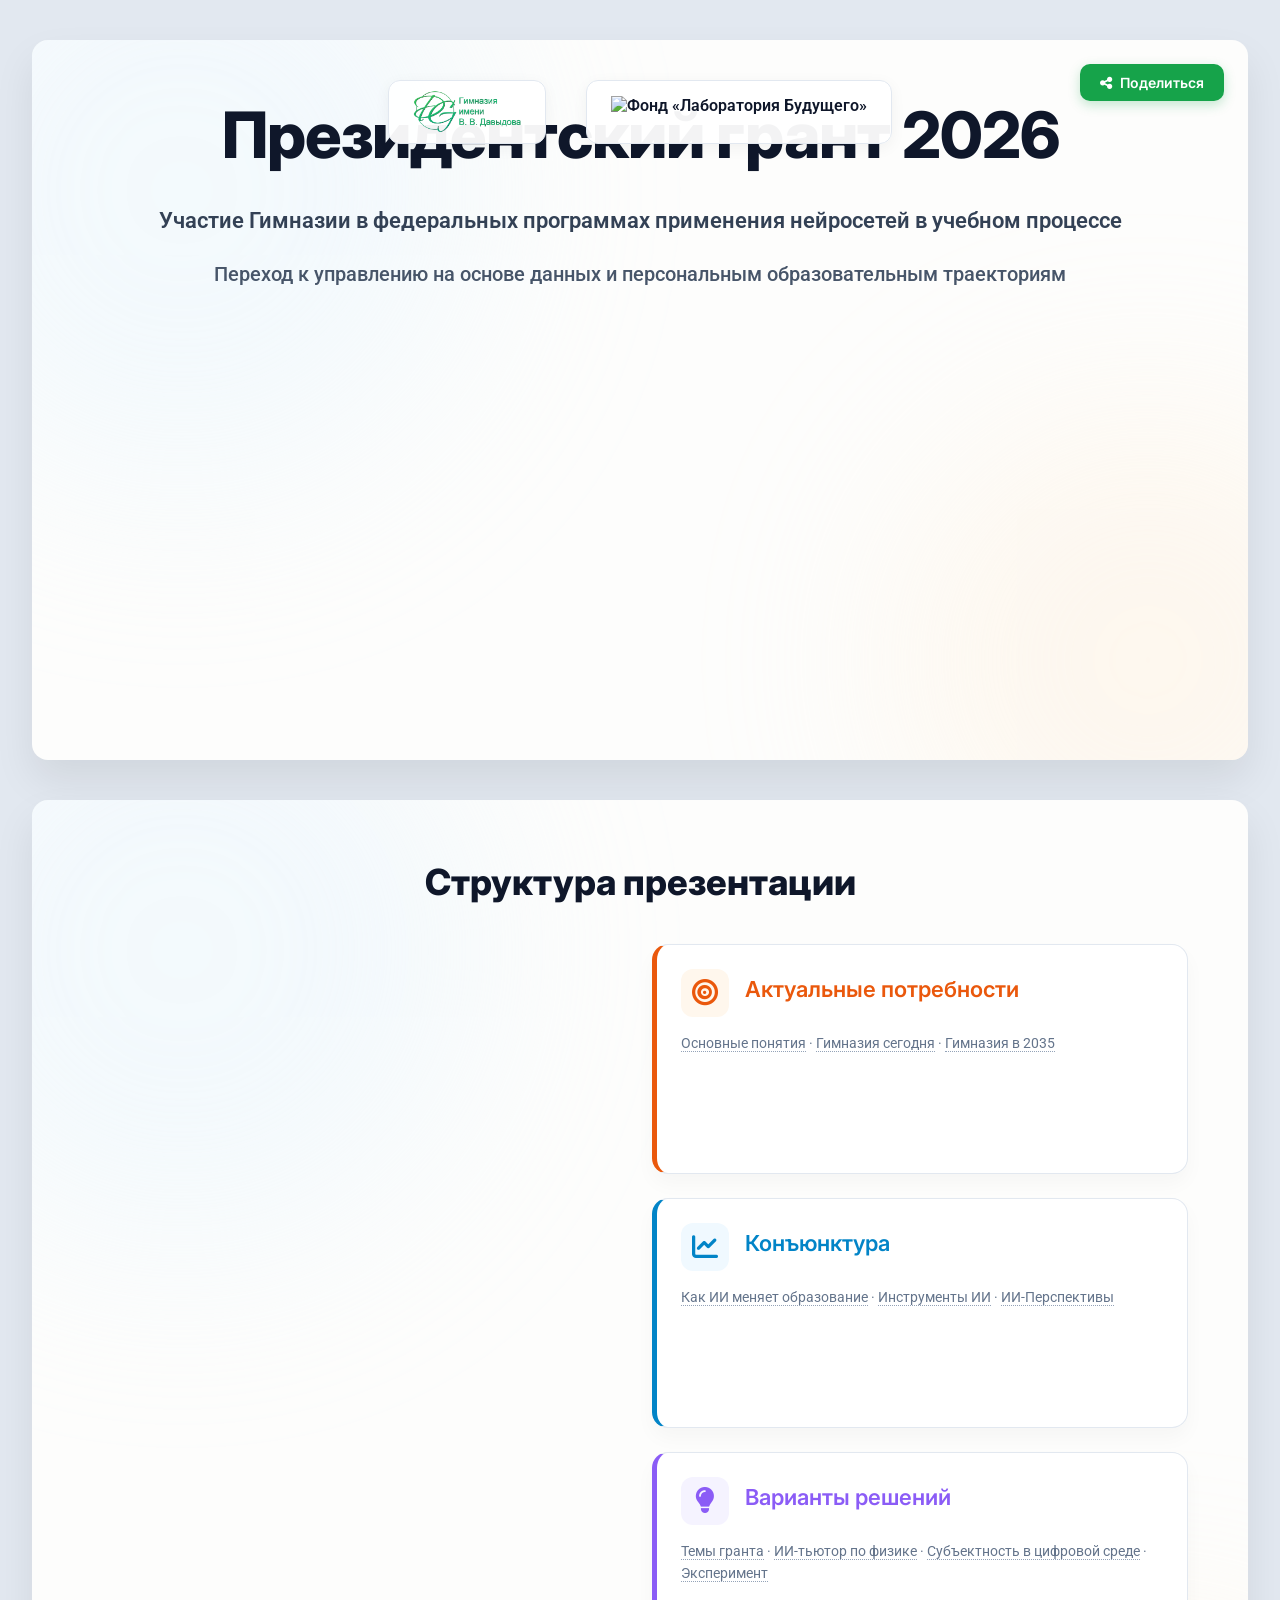
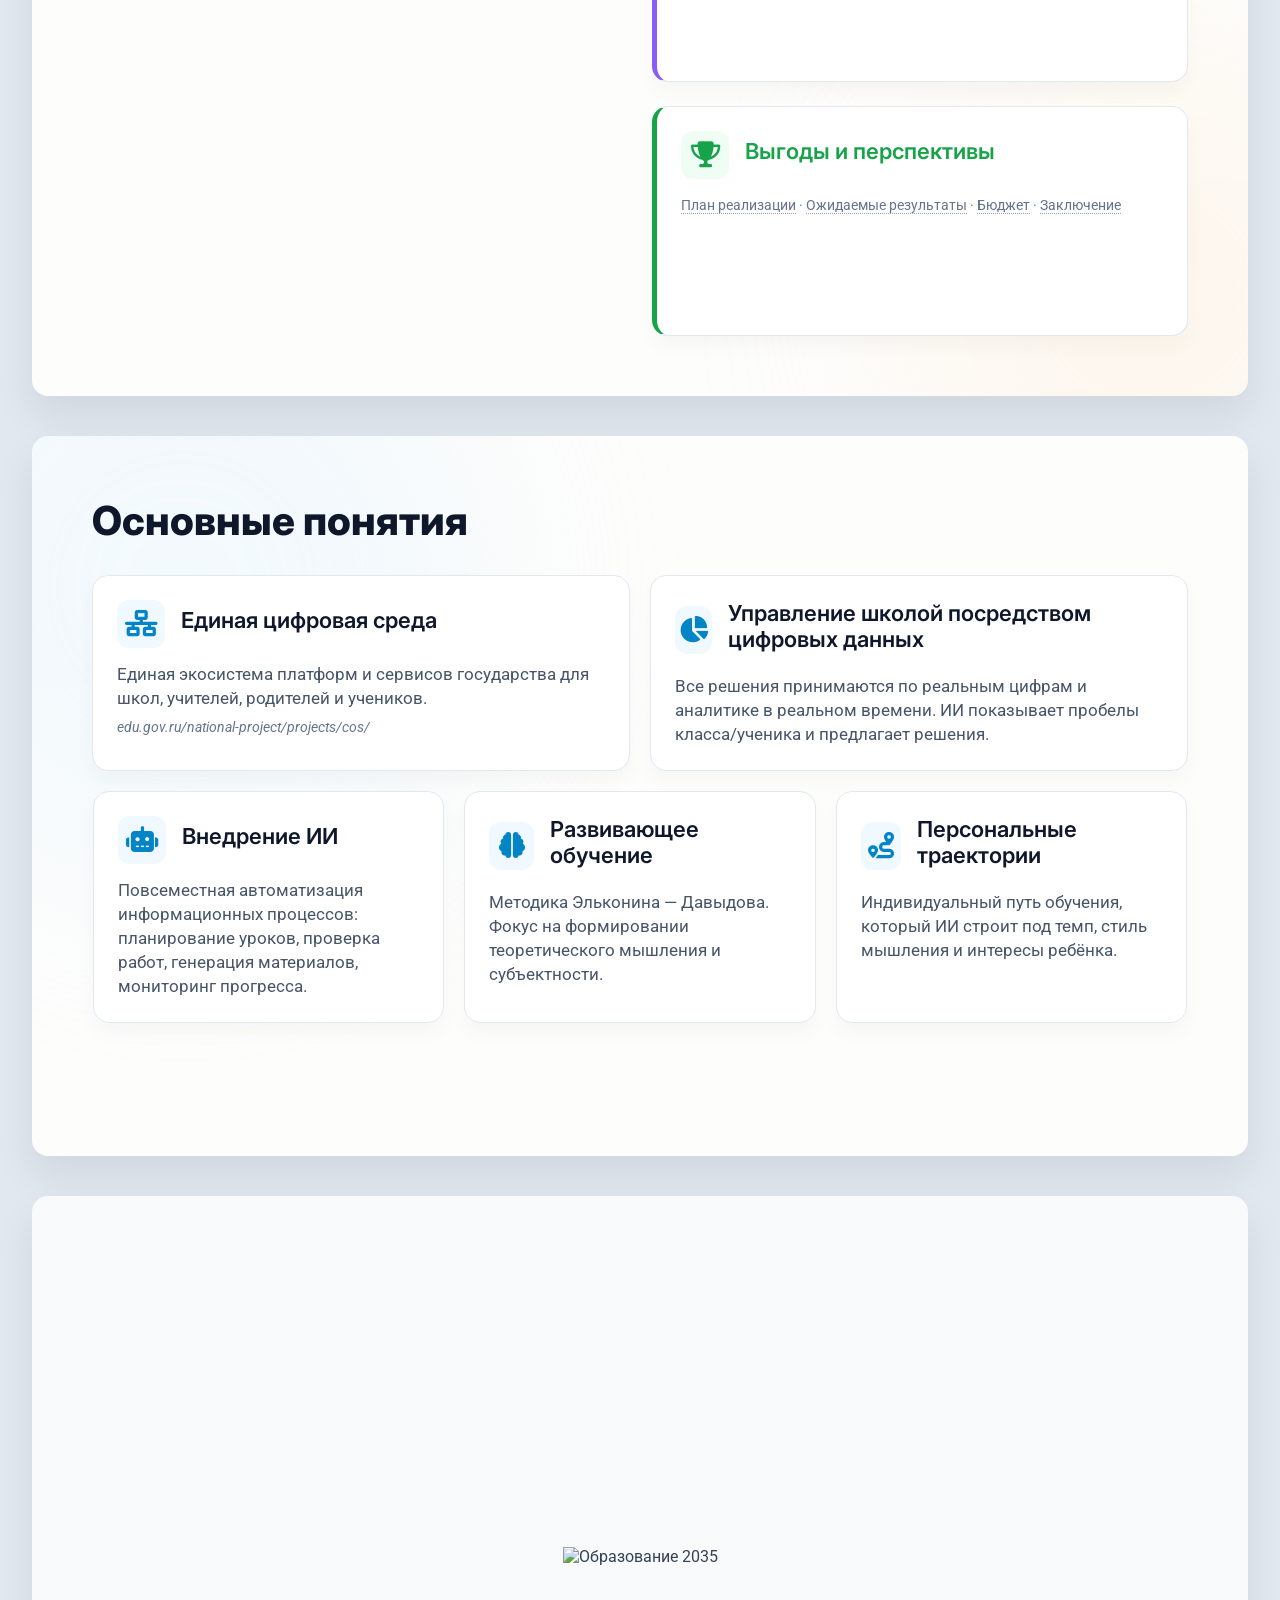
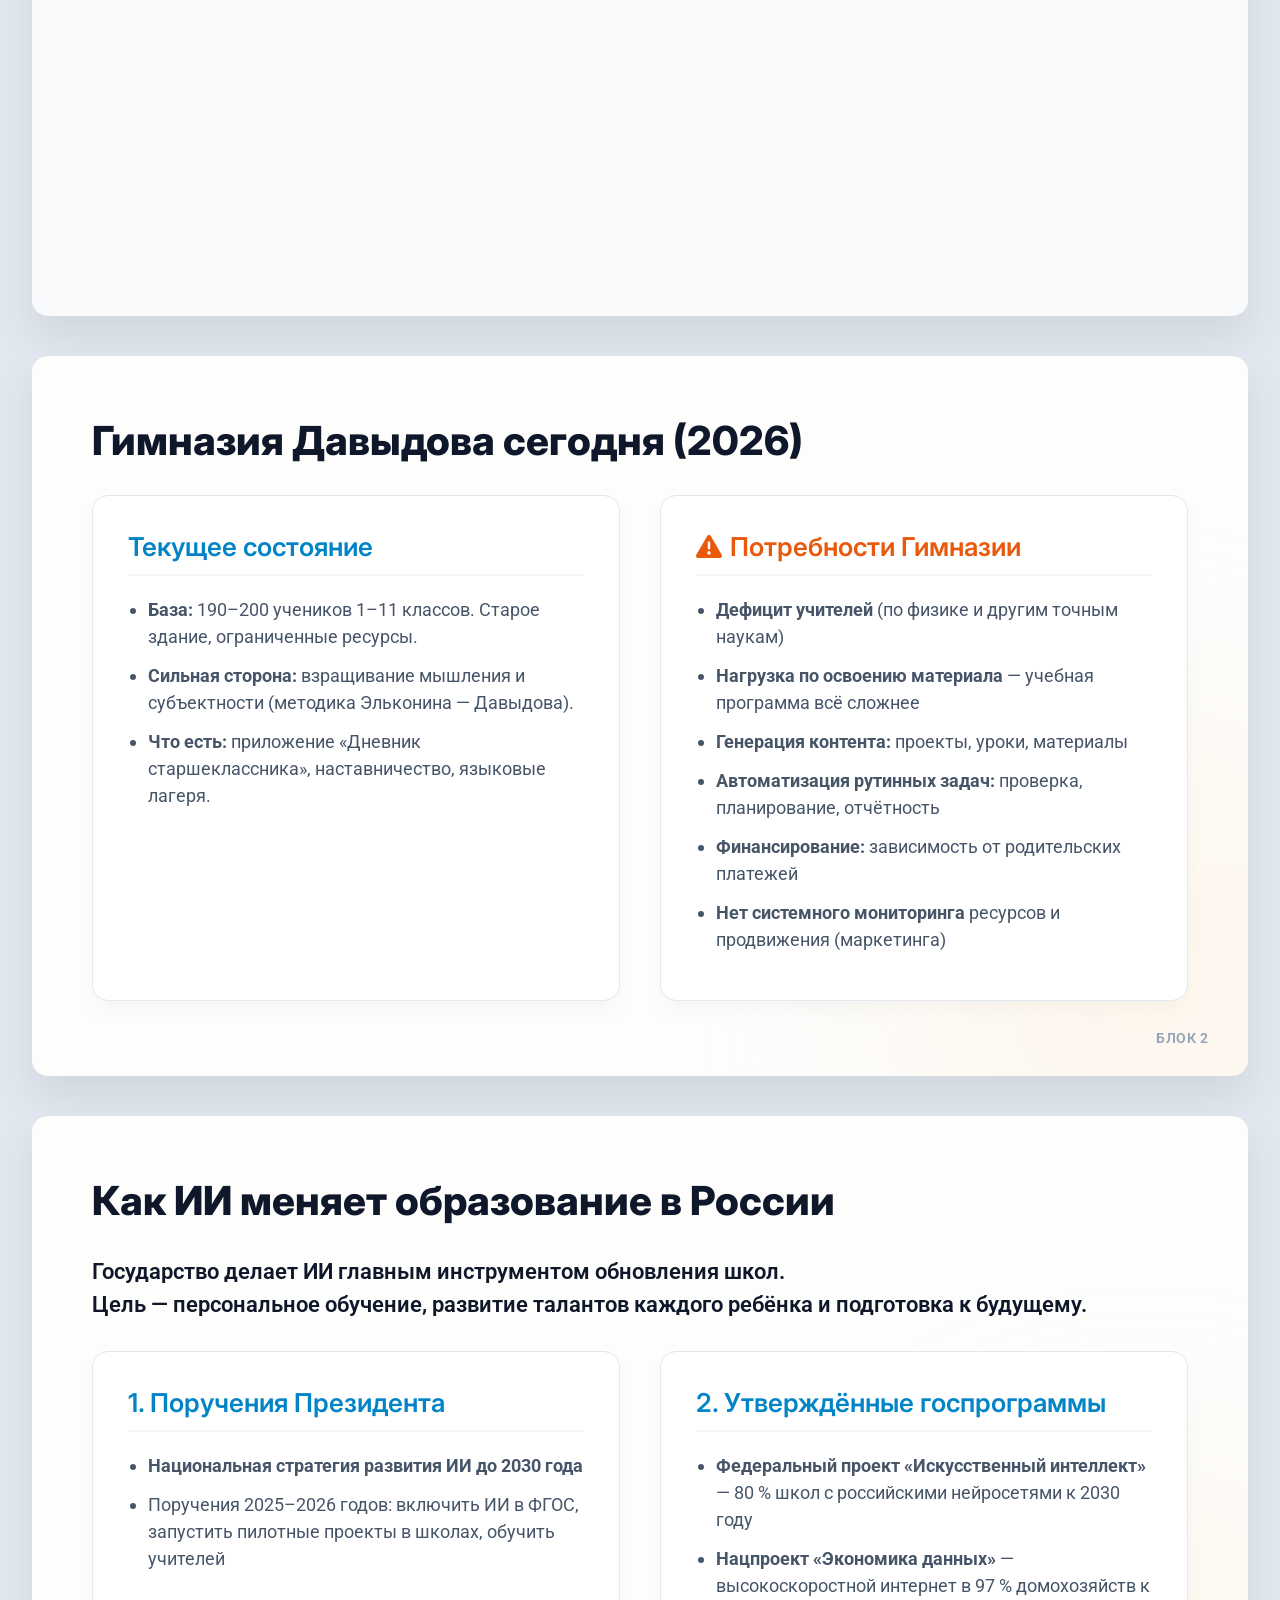
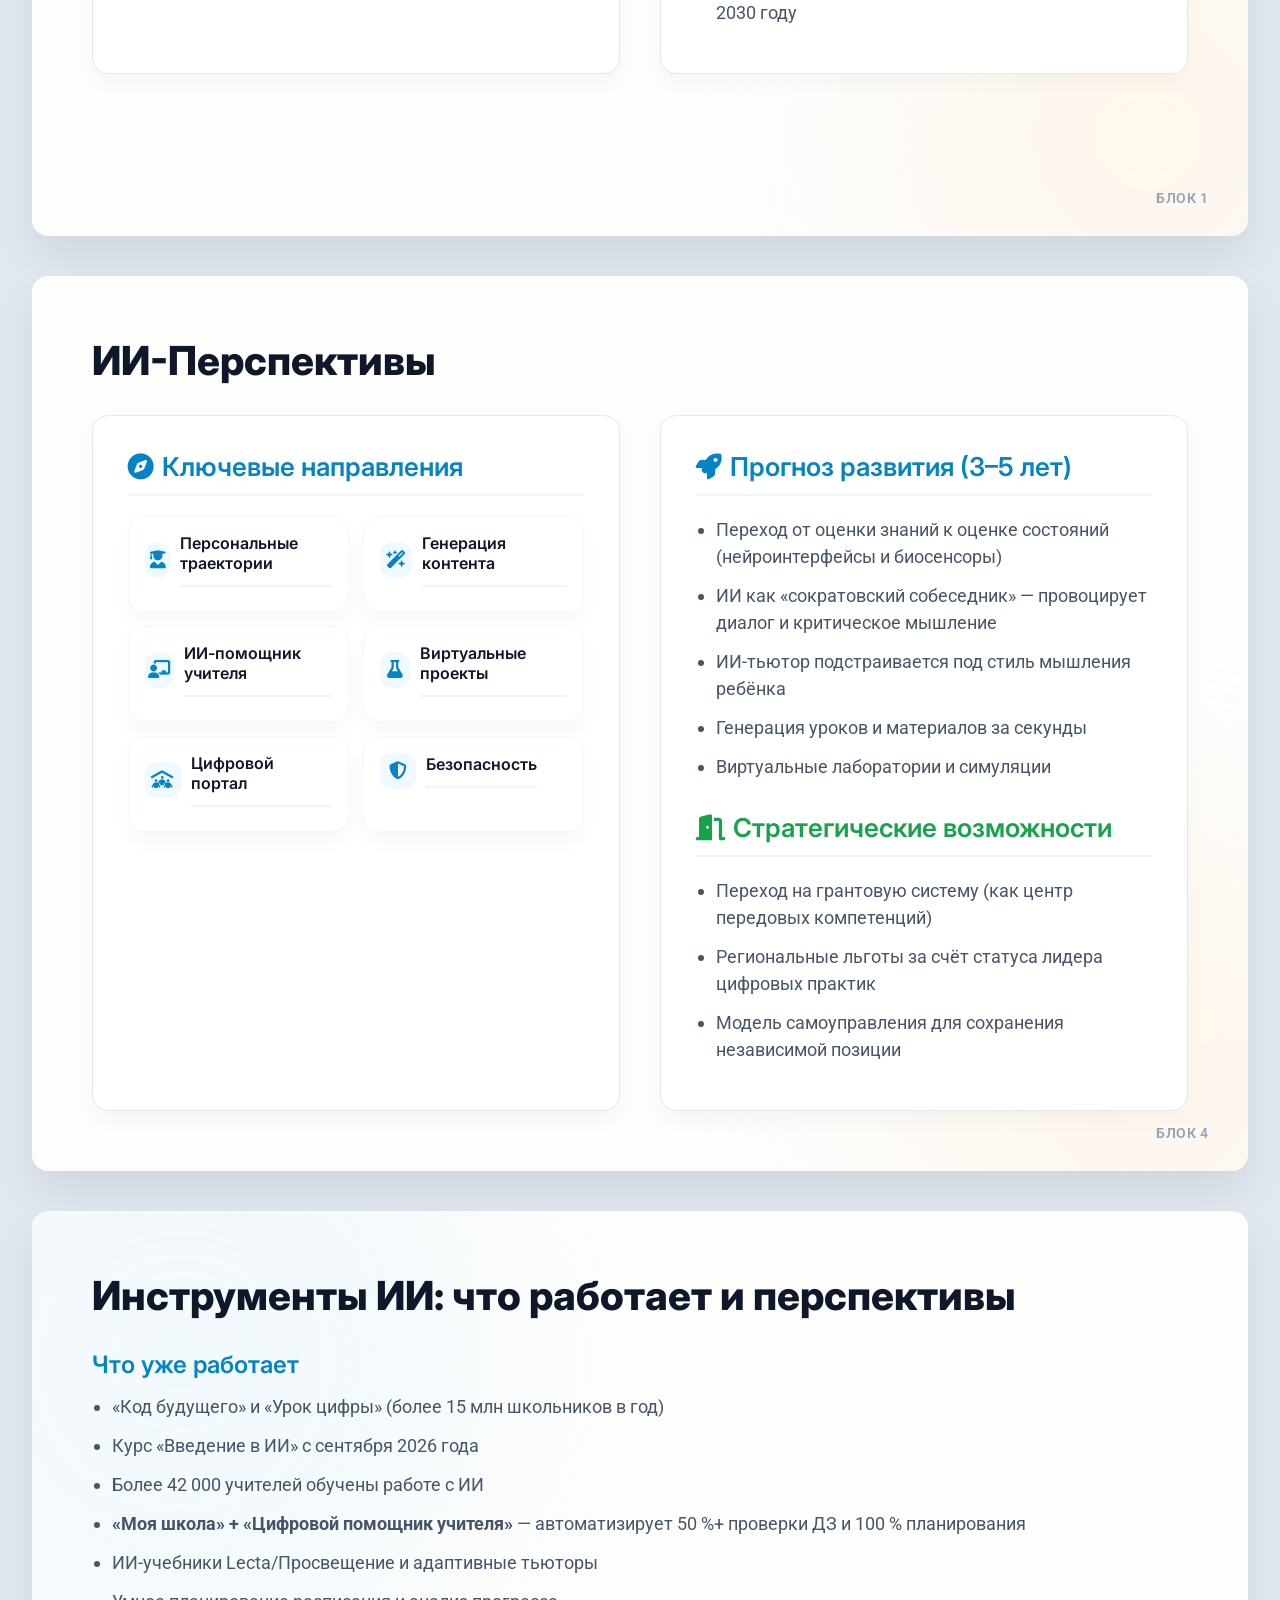
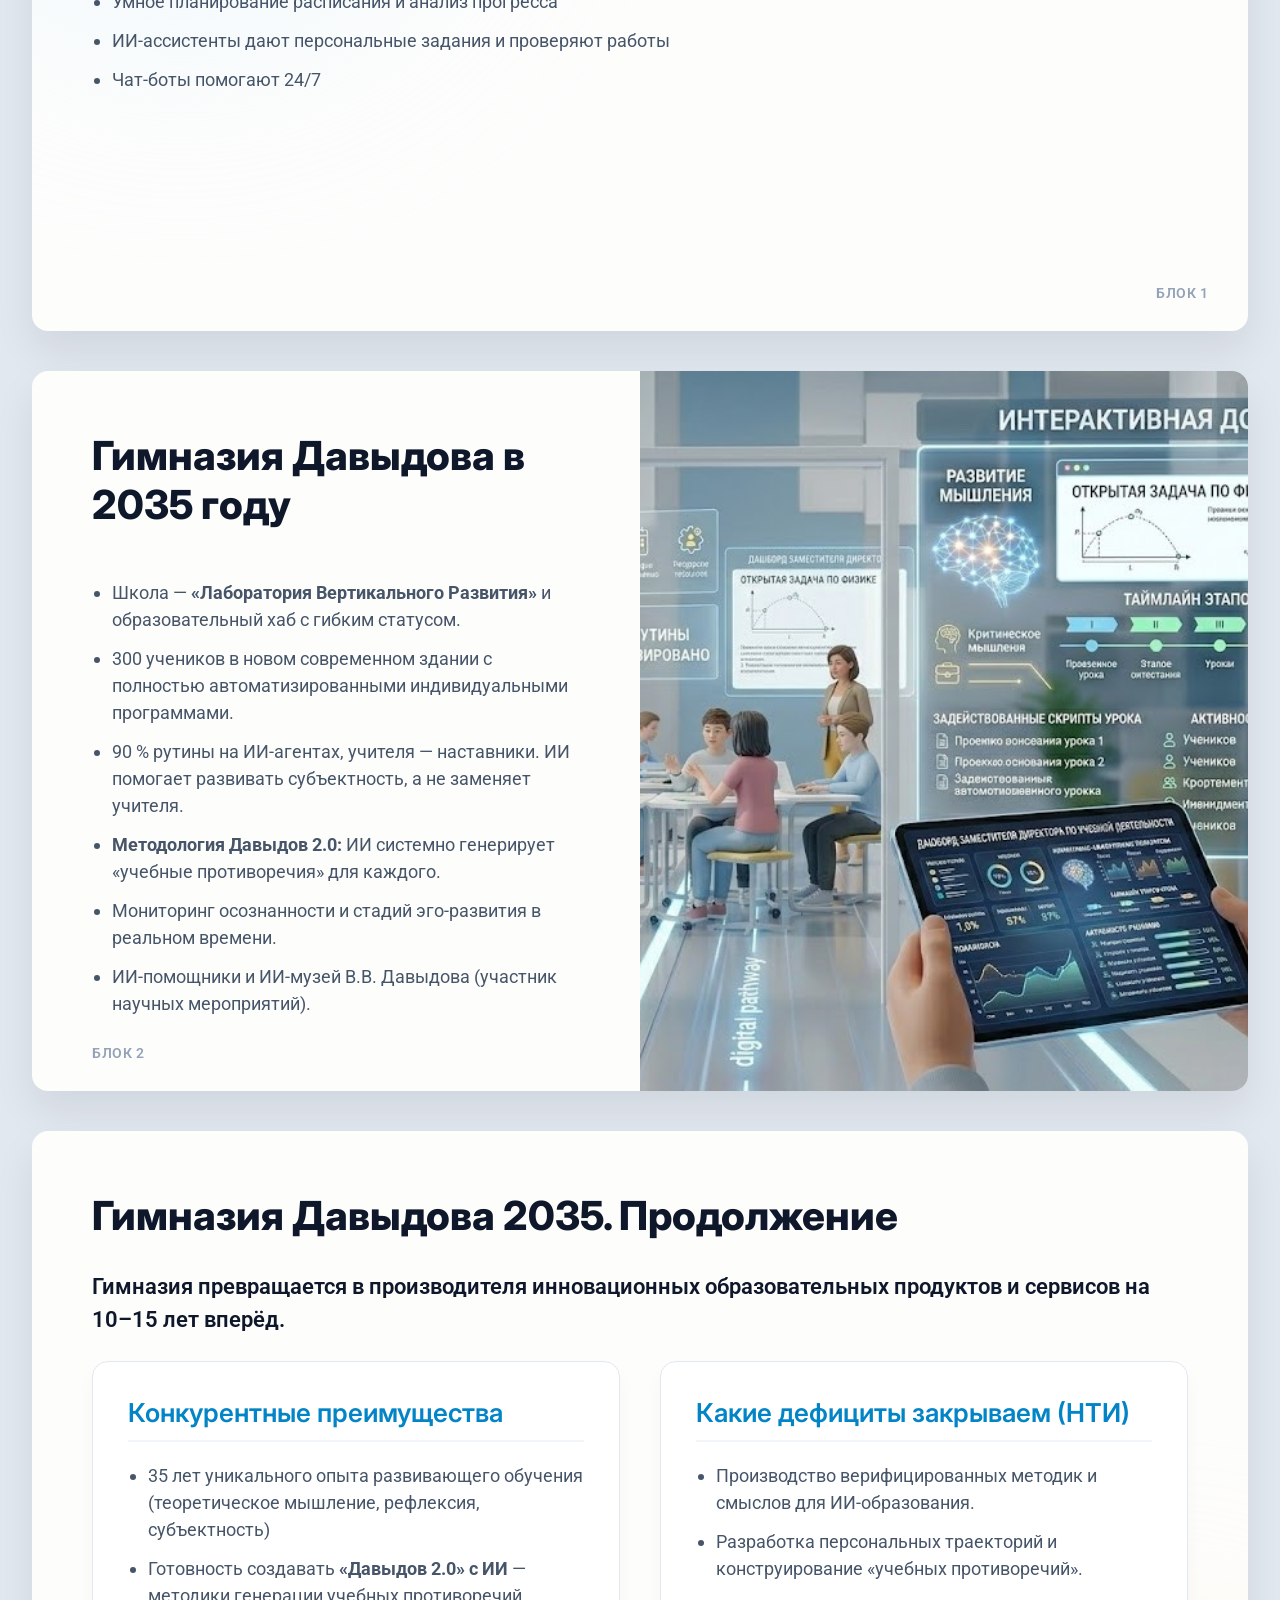
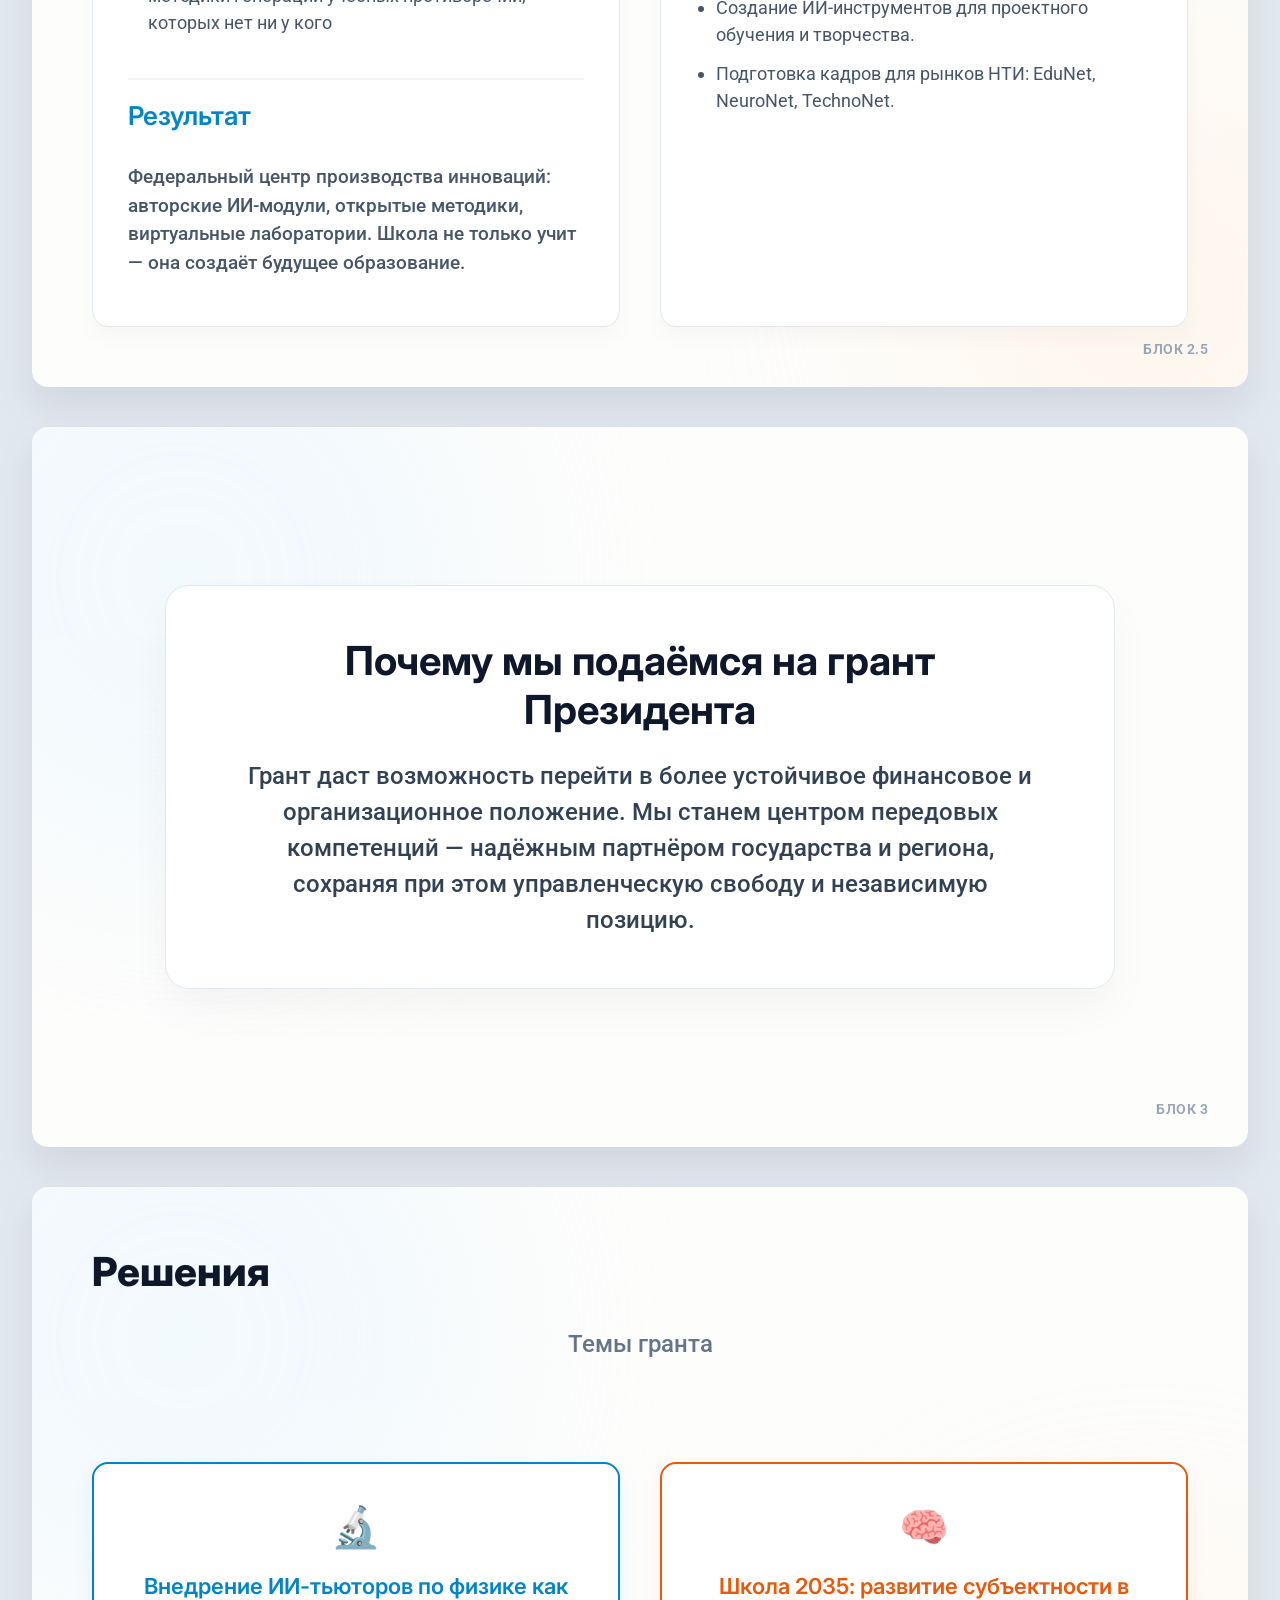
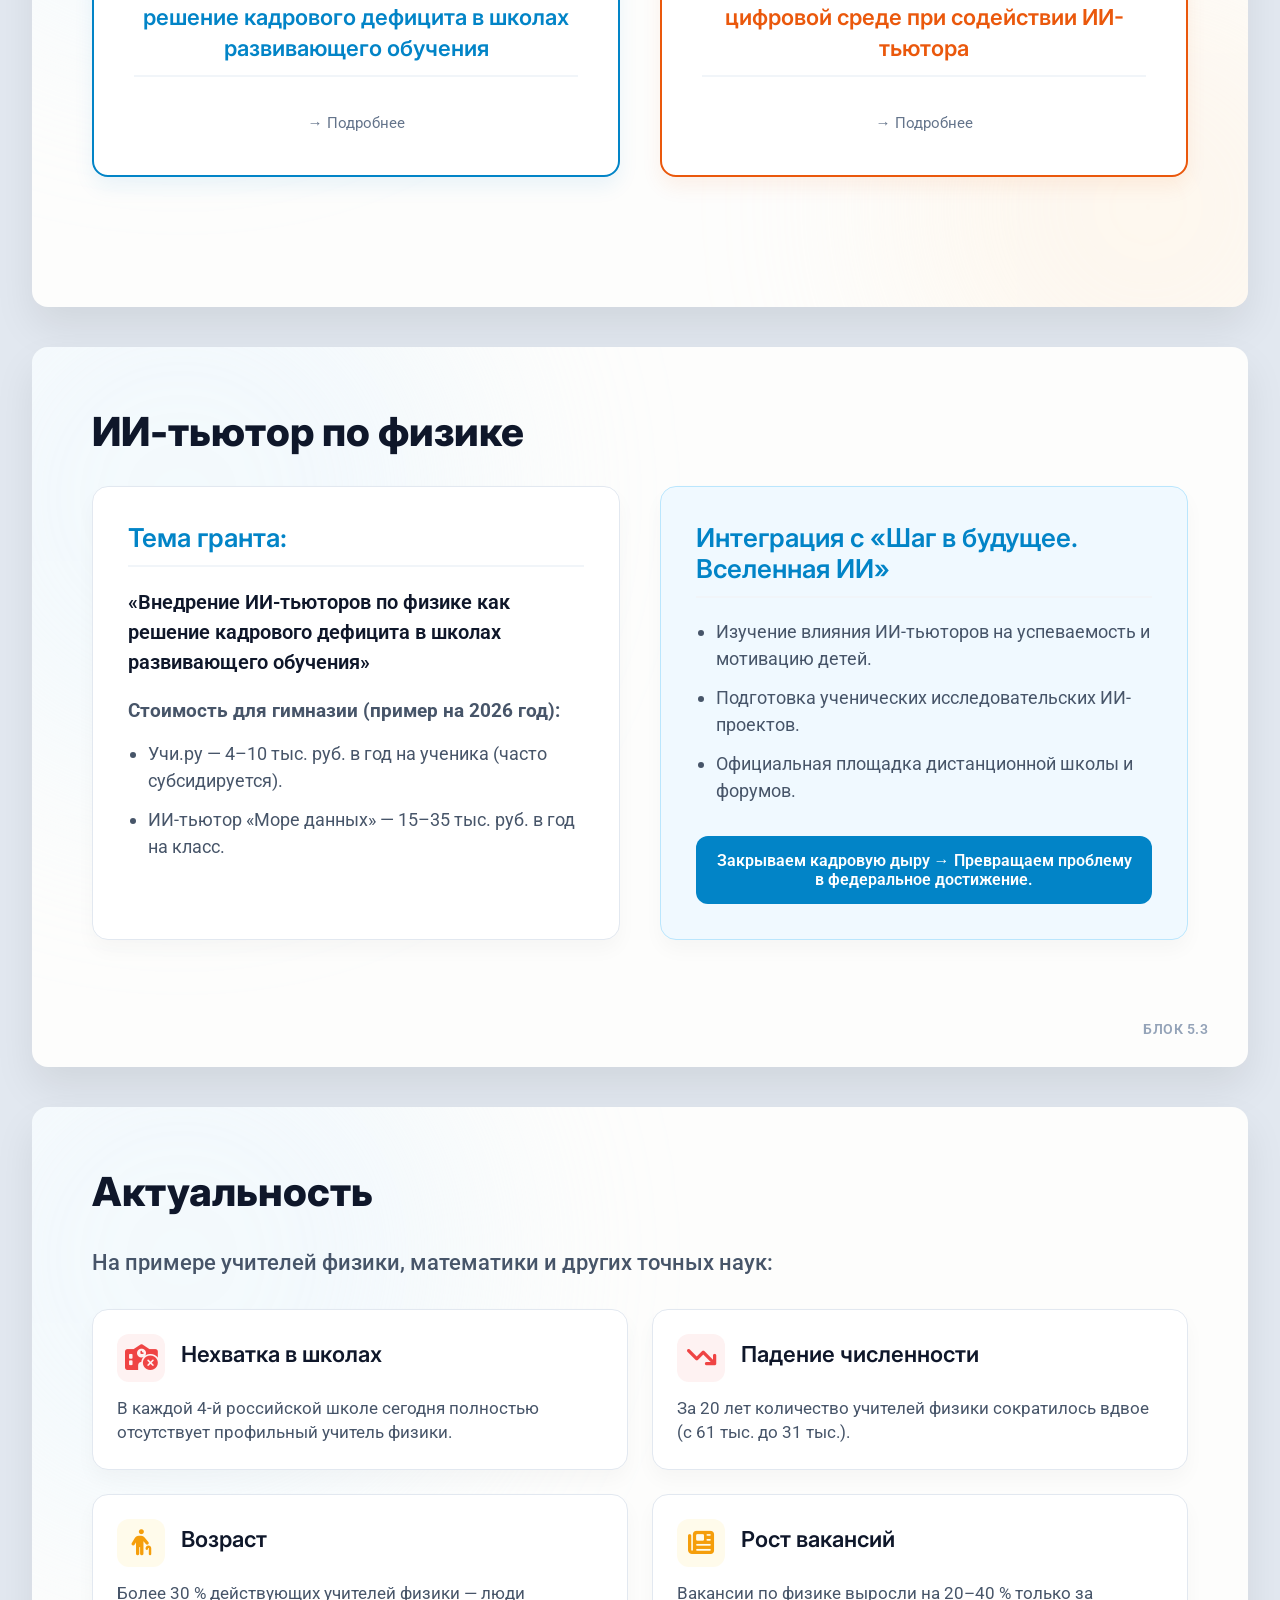
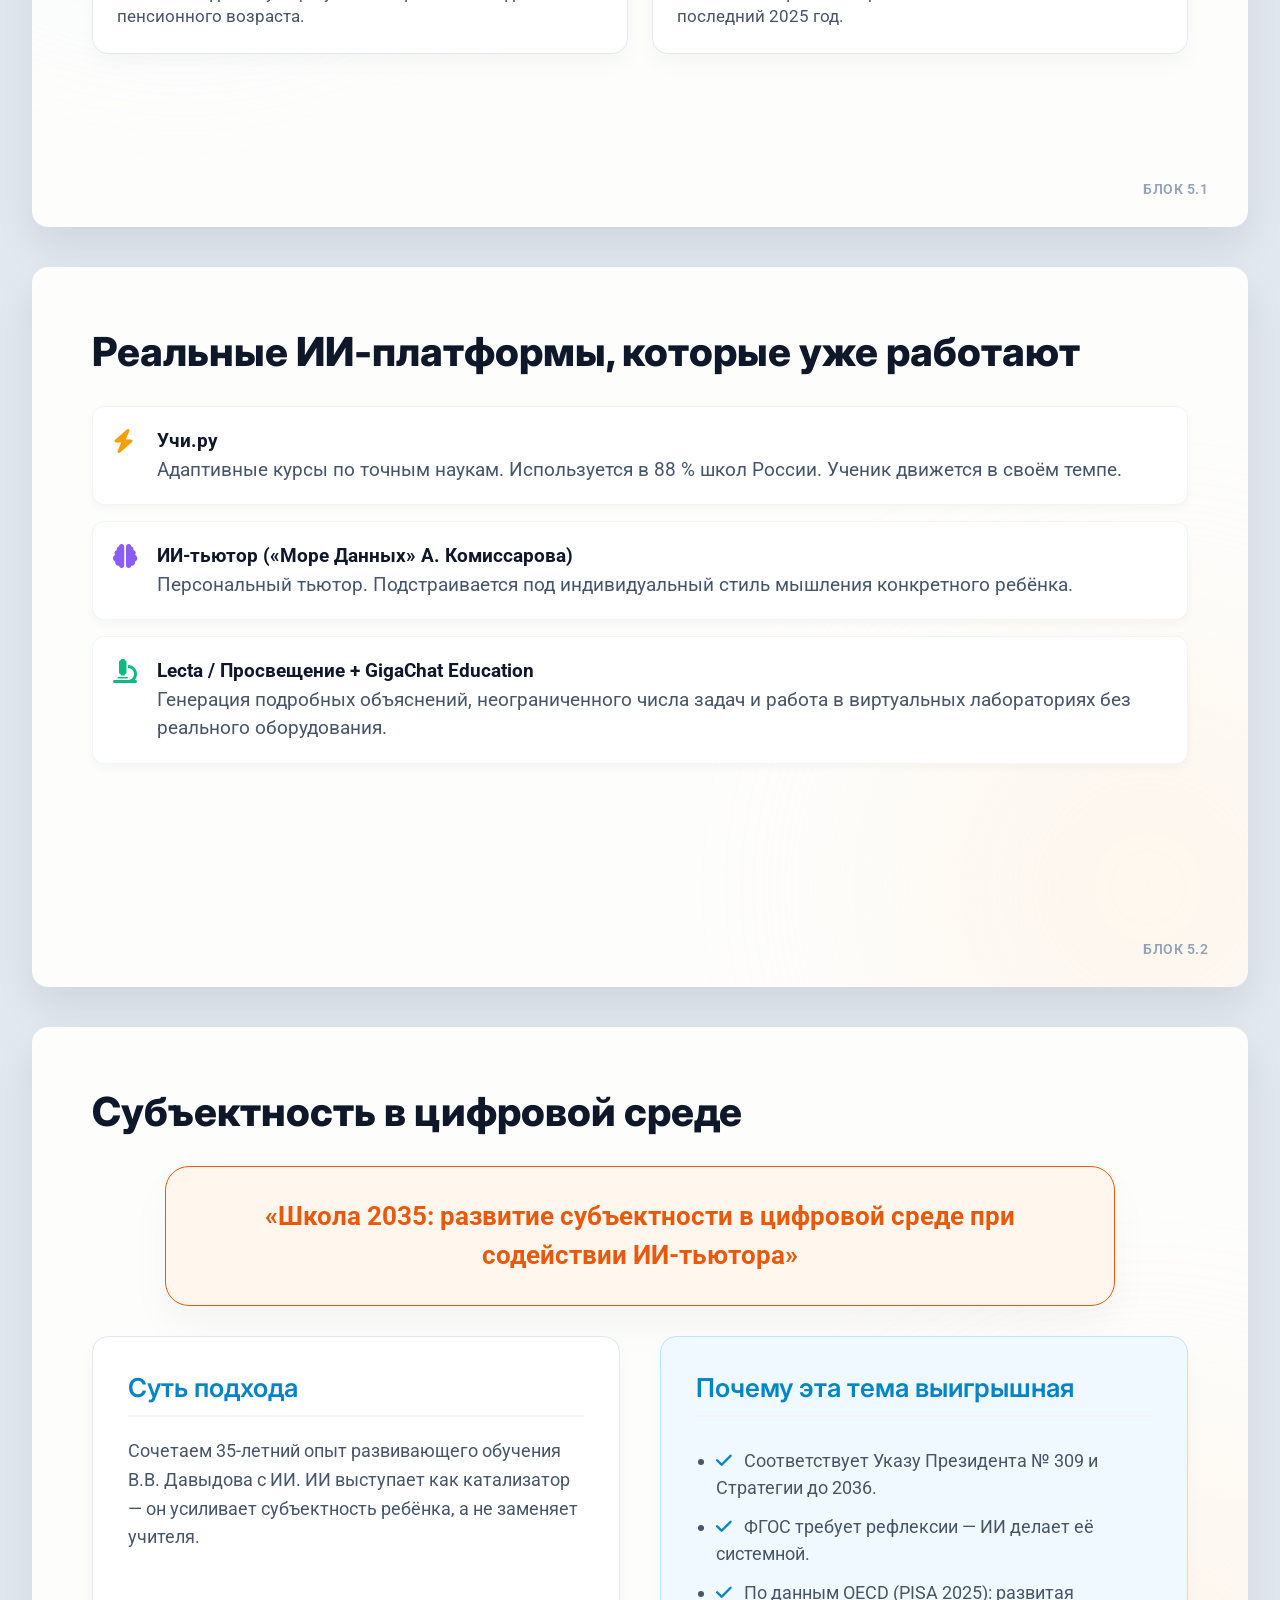
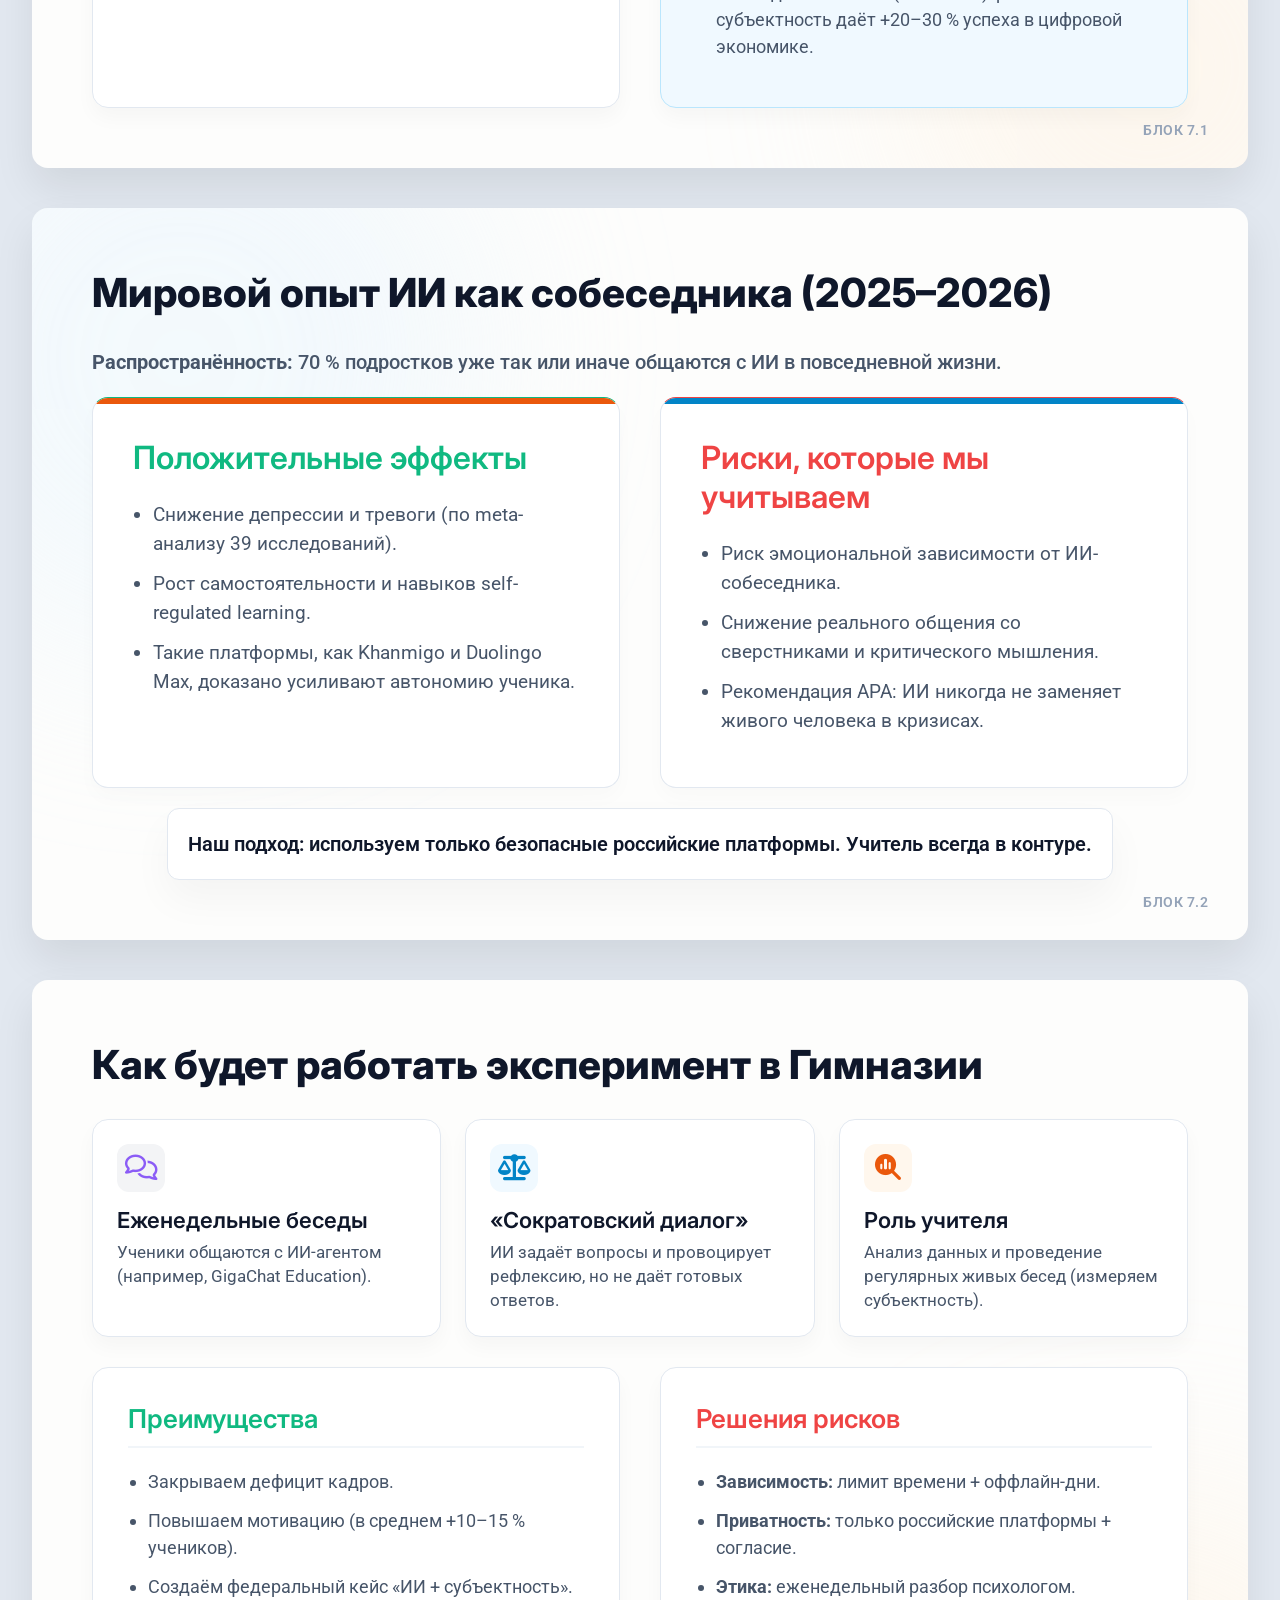
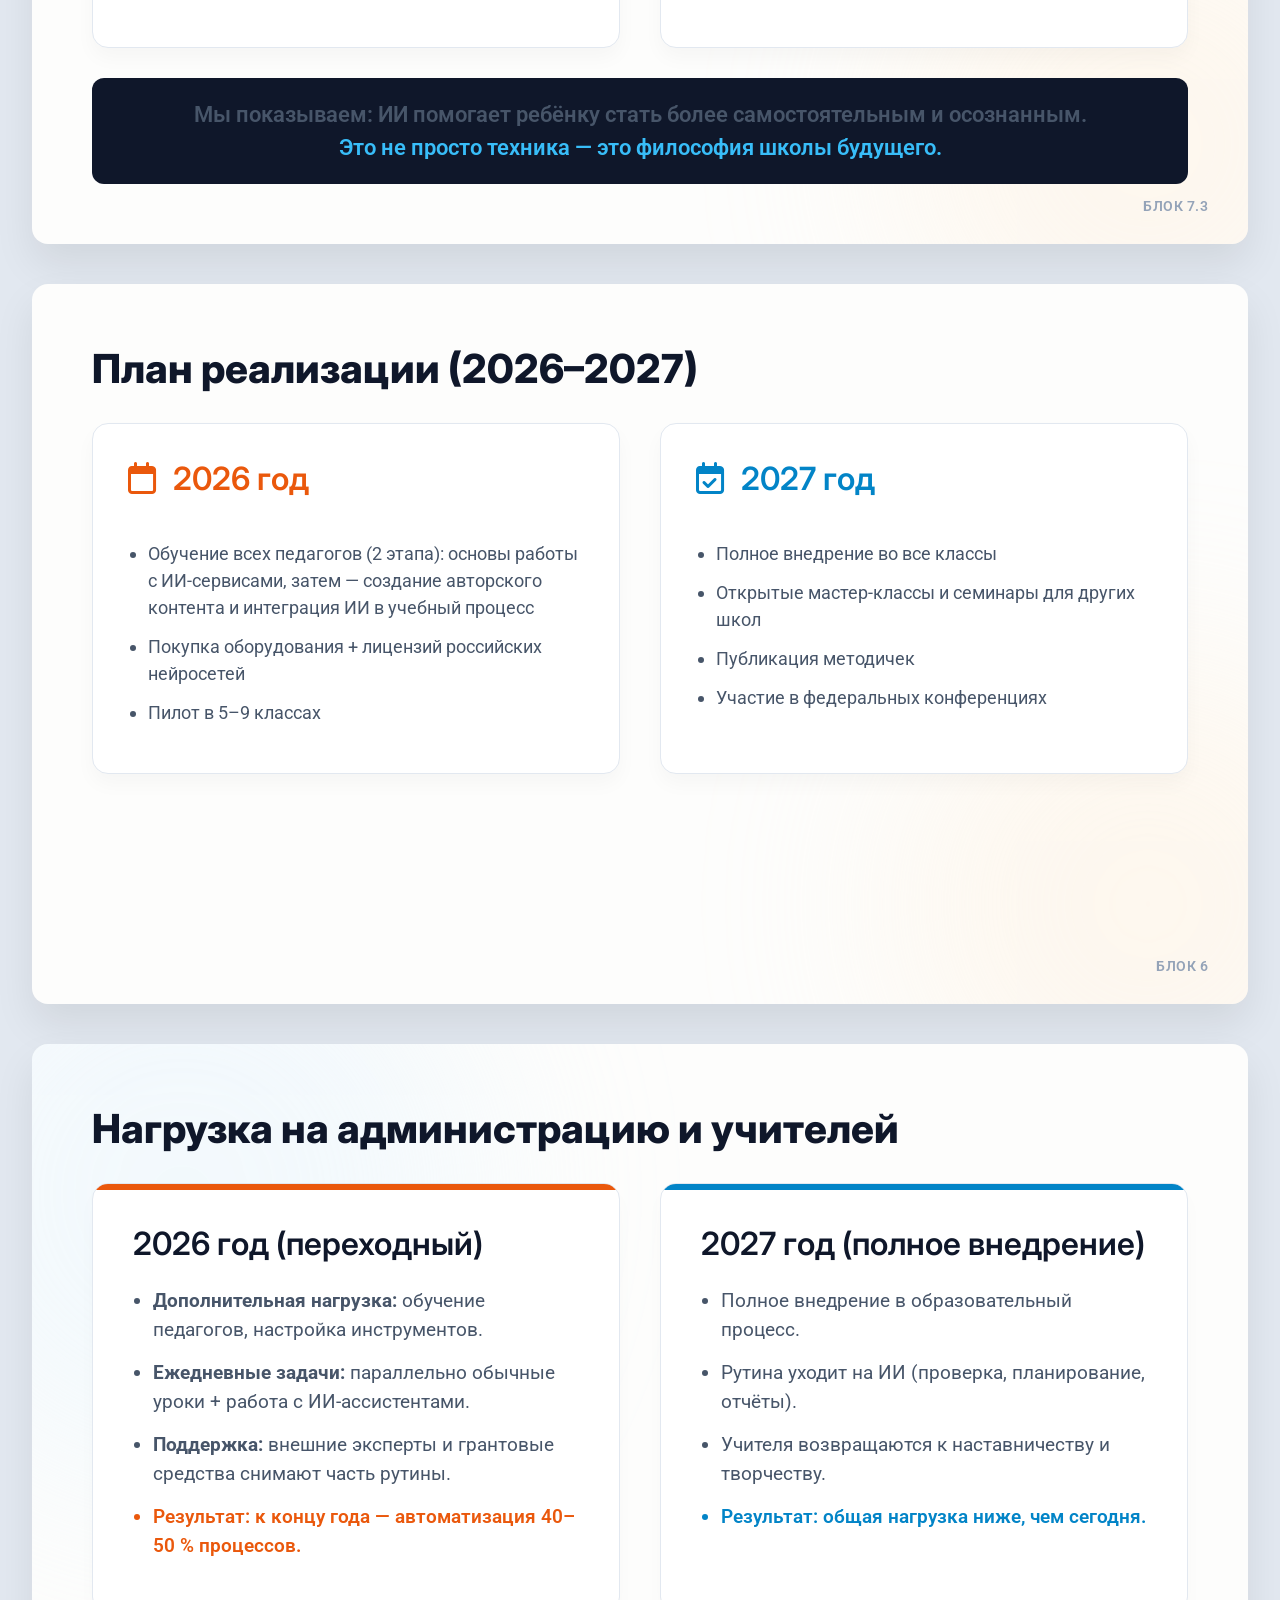
==== presentation.html @ 32d4cb8d "Share button, 2x2 navigator grid, move ИИ-Перспективы before Инструменты" ====
﻿<!DOCTYPE html>
<html lang="ru">

<head>
    <meta charset="UTF-8">
    <meta name="viewport" content="width=device-width, initial-scale=1.0">
    <title>Президентский грант 2026 — Гимназия В.В. Давыдова | Презентация</title>
    <link rel="preconnect" href="https://fonts.googleapis.com">
    <link rel="preconnect" href="https://fonts.gstatic.com" crossorigin>
    <link href="https://fonts.googleapis.com/css2?family=Inter:wght@400;600;800&family=Roboto:wght@400;500&display=swap"
        rel="stylesheet">
    <link rel="stylesheet" href="https://cdnjs.cloudflare.com/ajax/libs/font-awesome/6.5.1/css/all.min.css">
    <style>
        /* ═══════════════════════════════════════
           1. RESET & CORE
           ═══════════════════════════════════════ */
        * {
            box-sizing: border-box;
        }

        p,
        ul,
        h1,
        h2,
        h3,
        h4 {
            margin: 0;
            padding: 0;
        }

        p {
            margin-bottom: 14px;
        }

        body {
            background-color: #e2e8f0;
            display: grid;
            gap: 40px;
            place-items: center;
            margin: 0;
            min-height: 100vh;
            padding: 40px 0;
        }

        /* ═══════════════════════════════════════
           2. SLIDE CONTAINER
           ═══════════════════════════════════════ */
        .slide-container {
            width: 1280px;
            height: 720px;
            background-color: #fdfdfc;
            border-radius: 16px;
            box-shadow: 0 20px 40px rgba(0, 0, 0, 0.08);
            position: relative;
            overflow: hidden;
            font-family: 'Roboto', sans-serif;
            color: #334155;
            padding: 60px;
            display: flex;
            flex-direction: column;
        }

        .slide-container>* {
            position: relative;
            z-index: 1;
        }

        .content-area {
            display: flex;
            flex-direction: column;
            flex-grow: 1;
            width: 100%;
            justify-content: flex-start;
        }

        /* Background blobs */
        .bg-blob {
            position: absolute;
            filter: blur(100px);
            z-index: 0;
            opacity: 0.35;
            border-radius: 50%;
            pointer-events: none;
        }

        .blob-blue {
            top: -150px;
            left: -150px;
            width: 600px;
            height: 600px;
            background: #e0f2fe;
        }

        .blob-orange {
            bottom: -150px;
            right: -150px;
            width: 500px;
            height: 500px;
            background: #ffedd5;
        }

        /* ═══════════════════════════════════════
           3. HEADER & FOOTER ELEMENTS
           ═══════════════════════════════════════ */
        .logos-header {
            position: absolute;
            top: 40px;
            left: 0;
            width: 100%;
            display: flex;
            justify-content: center;
            gap: 40px;
            z-index: 10;
        }

        .logos-header .logo-box {
            height: 64px;
            padding: 0 24px;
            background: rgba(255, 255, 255, 0.95);
            border-radius: 12px;
            display: flex;
            align-items: center;
            font-weight: 600;
            color: #0f172a;
            box-shadow: 0 4px 15px rgba(0, 0, 0, 0.05);
            border: 1px solid #e2e8f0;
            font-size: 16px;
        }

        .block-marker {
            position: absolute;
            bottom: 30px;
            right: 40px;
            font-size: 14px;
            font-weight: 600;
            color: #94a3b8;
            letter-spacing: 0.5px;
            text-transform: uppercase;
            z-index: 10;
        }

        /* ═══════════════════════════════════════
           4. TYPOGRAPHY
           ═══════════════════════════════════════ */
        h1,
        h2,
        h3,
        h4 {
            font-family: 'Inter', sans-serif;
            color: #0f172a;
        }

        h1 {
            font-size: 64px;
            font-weight: 800;
            line-height: 1.1;
            letter-spacing: -1px;
            text-align: center;
            margin-bottom: 24px;
        }

        h3 {
            font-size: 24px;
            font-weight: 600;
            margin-bottom: 14px;
            color: #0284c7;
        }

        p,
        li {
            font-size: 19px;
            line-height: 1.5;
            color: #475569;
        }

        .slide-title {
            font-size: 40px;
            font-weight: 800;
            margin-bottom: 30px;
            color: #0f172a;
            width: 100%;
            text-align: left;
        }

        .subtitle {
            font-size: 24px;
            color: #64748b;
            font-weight: 400;
            text-align: center;
        }

        .note-link {
            font-size: 14px;
            color: #64748b;
            font-style: italic;
            margin-top: 8px;
            word-break: break-all;
        }

        /* ═══════════════════════════════════════
           5. LAYOUTS
           ═══════════════════════════════════════ */

        /* Title slide */
        .title-layout {
            display: flex;
            flex-direction: column;
            justify-content: center;
            height: 100%;
            align-items: center;
            text-align: center;
            padding: 0 40px;
        }

        /* Two columns */
        .two-column {
            display: flex;
            gap: 40px;
            width: 100%;
            align-items: flex-start;
        }

        .two-column>div {
            flex: 1;
        }

        .two-column.cards {
            align-items: stretch;
            height: 100%;
        }

        .two-column.cards>div {
            background-color: #ffffff;
            border-radius: 16px;
            border: 1px solid #e2e8f0;
            box-shadow: 0 10px 20px rgba(0, 0, 0, 0.03);
            padding: 35px;
            display: flex;
            flex-direction: column;
        }

        .two-column.cards h3 {
            font-size: 26px;
            border-bottom: 2px solid #f1f5f9;
            padding-bottom: 12px;
            margin-bottom: 20px;
        }

        /* Bleed image layout */
        .slide-container.bleed-image-layout {
            padding: 0;
            display: grid;
            grid-template-columns: repeat(2, minmax(0, 1fr));
            gap: 0;
            align-items: start;
        }

        .slide-container.bleed-image-layout>.content-container {
            padding: 60px;
            display: flex;
            flex-direction: column;
            justify-content: center;
            height: 720px;
            position: relative;
        }

        .slide-container.bleed-image-layout>.image-container {
            height: 720px;
            width: 100%;
            overflow: hidden;
        }

        .slide-container.bleed-image-layout img.bleed-image-side {
            width: 100%;
            height: 720px;
            object-fit: cover;
            object-position: center;
            display: block;
        }

        /* Image wrapper */
        .image-wrapper {
            border-radius: 16px;
            overflow: hidden;
            box-shadow: 0 10px 20px rgba(0, 0, 0, 0.08);
            width: 100%;
        }

        .image-wrapper img {
            width: 100%;
            height: 100%;
            object-fit: cover;
        }

        /* Tiled images */
        .tiled-images-layout {
            display: flex;
            gap: 24px;
            width: 100%;
        }

        .image-tile {
            flex: 1;
            display: flex;
            flex-direction: column;
            background: #ffffff;
            border-radius: 16px;
            overflow: hidden;
            box-shadow: 0 10px 20px rgba(0, 0, 0, 0.04);
            border: 1px solid #f1f5f9;
        }

        .image-tile .image-wrapper {
            height: 260px;
            width: 100%;
            border-radius: 0;
            box-shadow: none;
        }

        .image-tile p {
            padding: 20px;
            font-size: 17px;
            text-align: center;
            margin: 0;
            font-weight: 500;
            color: #0f172a;
            line-height: 1.4;
        }

        /* Rounded image */
        .rounded-image-layout {
            align-items: center;
        }

        .rounded-image-layout .image-wrapper {
            border-radius: 50%;
            height: 420px;
            width: 420px;
            margin: 0 auto;
            box-shadow: 0 15px 30px rgba(0, 0, 0, 0.1);
        }

        .rounded-image-layout p {
            font-size: 20px;
            line-height: 1.6;
        }

        /* ═══════════════════════════════════════
           6. CARD TILES & GRIDS
           ═══════════════════════════════════════ */
        .tiled-content {
            display: grid;
            grid-template-columns: 1fr 1fr;
            gap: 24px;
            width: 100%;
        }

        .tiled-content.three-cols {
            grid-template-columns: 1fr 1fr 1fr;
        }

        .tile {
            background-color: #ffffff;
            border-radius: 16px;
            border: 1px solid #e2e8f0;
            box-shadow: 0 10px 20px rgba(0, 0, 0, 0.03);
            display: flex;
            flex-direction: column;
            padding: 24px;
            align-items: flex-start;
        }

        .tile .icon-wrap {
            display: flex;
            align-items: center;
            margin-bottom: 15px;
        }

        .tile .icon {
            color: #0284c7;
            font-size: 26px;
            height: 48px;
            width: 48px;
            background: #f0f9ff;
            border-radius: 12px;
            display: flex;
            align-items: center;
            justify-content: center;
            margin-right: 16px;
        }

        .tile h3 {
            font-size: 22px;
            margin-bottom: 8px;
            color: #0f172a;
        }

        .tile p {
            font-size: 17px;
            line-height: 1.4;
            color: #475569;
            margin: 0;
        }

        .five-grid {
            display: flex;
            flex-wrap: wrap;
            gap: 20px;
            justify-content: center;
        }

        .five-grid .tile {
            width: calc(33.333% - 14px);
        }

        .five-grid .tile.wide {
            width: calc(50% - 10px);
        }

        /* ═══════════════════════════════════════
           7. BULLET LISTS
           ═══════════════════════════════════════ */
        .bullet-list {
            width: 100%;
        }

        .bullet-list ul {
            list-style: none;
            margin: 0;
            padding: 0;
            display: flex;
            flex-direction: column;
            gap: 16px;
        }

        .bullet-list.two-col-list ul {
            display: grid;
            grid-template-columns: 1fr 1fr;
            gap: 24px;
        }

        .bullet-list li {
            position: relative;
            font-size: 19px;
            background: #ffffff;
            padding: 20px 20px 20px 64px;
            border-radius: 12px;
            box-shadow: 0 4px 10px rgba(0, 0, 0, 0.03);
            border: 1px solid #f1f5f9;
        }

        .bullet-list i {
            position: absolute;
            left: 20px;
            top: 22px;
            color: #0284c7;
            font-size: 24px;
        }

        .bullet-list li strong {
            color: #0f172a;
        }

        .clean-list {
            padding-left: 20px;
            margin: 0;
        }

        .clean-list li {
            margin-bottom: 12px;
            font-size: 18px;
        }

        /* ═══════════════════════════════════════
           8. SPECIAL BLOCKS
           ═══════════════════════════════════════ */

        /* Highlight / Quote */
        .highlight-layout {
            margin: auto;
            text-align: center;
            max-width: 950px;
            background: #ffffff;
            padding: 50px 70px;
            border-radius: 24px;
            box-shadow: 0 20px 40px rgba(0, 0, 0, 0.04);
            border: 1px solid #e2e8f0;
            display: flex;
            flex-direction: column;
            justify-content: center;
        }

        .highlight-layout h2 {
            font-size: 40px;
            color: #0f172a;
            margin-bottom: 24px;
        }

        .highlight-layout p {
            font-size: 24px;
            font-weight: 500;
            color: #334155;
            line-height: 1.5;
            margin: 0;
        }

        /* Comparison columns */
        .comparison-layout {
            display: flex;
            gap: 40px;
            width: 100%;
            height: 100%;
            align-items: stretch;
        }

        .comparison-col {
            flex: 1;
            background: #fff;
            border-radius: 16px;
            padding: 40px;
            border: 1px solid #e2e8f0;
            box-shadow: 0 10px 20px rgba(0, 0, 0, 0.02);
            position: relative;
            overflow: hidden;
        }

        .comparison-col::before {
            content: '';
            position: absolute;
            top: 0;
            left: 0;
            width: 100%;
            height: 6px;
        }

        .comparison-col:nth-child(1)::before {
            background: #ea580c;
        }

        .comparison-col:nth-child(2)::before {
            background: #0284c7;
        }

        .comparison-col h3 {
            font-size: 32px;
            color: #0f172a;
            margin-bottom: 24px;
        }

        .comparison-col p,
        .comparison-col li {
            font-size: 19px;
        }

        /* Budget bars */
        .budget-bars {
            display: flex;
            flex-direction: column;
            gap: 20px;
            width: 100%;
        }

        .budget-bar-item {
            display: flex;
            align-items: center;
            gap: 20px;
        }

        .budget-label {
            width: 250px;
            font-weight: 600;
            color: #0f172a;
            font-size: 18px;
            text-align: right;
        }

        .budget-track {
            flex-grow: 1;
            background: #f1f5f9;
            border-radius: 20px;
            height: 36px;
            overflow: hidden;
        }

        .budget-fill {
            height: 100%;
            background: linear-gradient(90deg, #38bdf8, #0284c7);
            display: flex;
            align-items: center;
            justify-content: flex-end;
            padding-right: 16px;
            color: white;
            font-weight: 800;
            font-size: 16px;
            border-radius: 20px;
        }

        /* Q&A */
        .qa-layout {
            text-align: center;
            margin: auto;
        }

        .qa-layout h2 {
            font-size: 64px;
            color: #0f172a;
            margin-bottom: 20px;
            letter-spacing: -1px;
        }

        .qa-layout p {
            font-size: 26px;
            color: #475569;
            margin-bottom: 40px;
            max-width: 900px;
            margin-left: auto;
            margin-right: auto;
            line-height: 1.4;
        }

        .qa-layout .contact-info {
            font-size: 22px;
            color: #ea580c;
            font-weight: 600;
            padding: 20px 40px;
            background: #fff7ed;
            border-radius: 50px;
            display: inline-block;
            border: 1px solid #fed7aa;
        }

        /* =======================================================
           9. MOBILE RESPONSIVENESS
           ======================================================= */
        @media (max-width: 1300px) {
            .slide-container {
                width: 95%;
                height: auto;
                min-height: 720px;
            }
        }

        @media (max-width: 1024px) {
            .logos-header {
                position: static;
                margin-bottom: 30px;
                flex-wrap: wrap;
            }

            .block-marker {
                position: static;
                margin-top: 20px;
                text-align: right;
            }

            .slide-container.bleed-image-layout {
                grid-template-columns: 1fr;
                display: flex;
                flex-direction: column;
            }

            .slide-container.bleed-image-layout>.content-container {
                padding: 40px;
                height: auto;
                order: 2;
            }

            .slide-container.bleed-image-layout>.image-container {
                height: 300px;
                order: 1;
            }

            .slide-container.bleed-image-layout img.bleed-image-side {
                height: 300px;
            }
        }

        @media (max-width: 768px) {
            body {
                padding: 0;
                gap: 20px;
            }

            .slide-container {
                width: 100%;
                border-radius: 0;
                padding: 30px 20px;
                min-height: auto;
            }

            .logos-header {
                justify-content: flex-start;
                gap: 10px;
            }

            .logos-header .logo-box {
                padding: 0 12px;
                height: 50px;
            }

            .logos-header .logo-box img {
                height: 30px !important;
            }

            h1 {
                font-size: 36px;
            }

            .slide-title {
                font-size: 28px;
                margin-bottom: 20px;
            }

            .subtitle {
                font-size: 18px !important;
            }

            h3 {
                font-size: 20px !important;
            }

            p,
            li {
                font-size: 16px !important;
            }

            .two-column,
            .tiled-content,
            .tiled-content.three-cols,
            .comparison-layout {
                display: flex;
                flex-direction: column;
                gap: 20px;
                height: auto;
            }

            .five-grid {
                flex-direction: column;
            }

            .five-grid .tile,
            .five-grid .tile.wide {
                width: 100%;
            }

            .bullet-list.two-col-list ul {
                grid-template-columns: 1fr;
            }

            .bullet-list li {
                padding: 15px 15px 15px 50px;
            }

            .bullet-list i {
                left: 15px;
                top: 17px;
                font-size: 20px;
            }

            .tiled-images-layout {
                flex-direction: column;
            }

            .highlight-layout {
                padding: 30px 20px;
            }

            .highlight-layout h2 {
                font-size: 28px;
            }

            .budget-bar-item {
                flex-direction: column;
                align-items: flex-start;
                gap: 8px;
            }

            .budget-label {
                width: 100%;
                text-align: left;
                font-size: 16px;
            }

            .qa-layout h2 {
                font-size: 36px;
            }

            .qa-layout p {
                font-size: 18px;
            }

            /* Background blobs inside container */
            .bg-blob {
                opacity: 0.2;
            }
        }
    </style>
</head>

<body>

    <!-- ═══════════════════════════════════════════════
     СЛАЙД 1 — ТИТУЛЬНЫЙ
     ═══════════════════════════════════════════════ -->
    <div class="slide-container" id="slide1">
        <div class="logos-header">
            <div class="logo-box">
                <img src="logo.png" alt="Гимназия В.В. Давыдова"
                    style="height: 44px; width: auto; object-fit: contain;">
            </div>
            <div class="logo-box">
                <img src="https://static.tildacdn.com/tild6631-6434-4632-b561-623636613439/Logo_Text-Ready-DARK.svg"
                    alt="Фонд «Лаборатория Будущего»" style="height: 32px; width: auto; object-fit: contain;">
            </div>
        </div>
        <div class="bg-blob blob-blue"></div>
        <div class="bg-blob blob-orange"></div>
        <div class="title-layout">
            <h1>Президентский грант 2026</h1>
            <p class="subtitle" style="font-size: 22px; font-weight: 600; color: #334155; margin-top: 10px;">Участие
                Гимназии в федеральных программах применения нейросетей в учебном процессе</p>
            <p class="subtitle" style="font-size: 20px; font-weight: 500; color: #475569; margin-top: 8px;">Переход к
                управлению на основе данных и персональным образовательным траекториям</p>
        </div>
        <button onclick="navigator.clipboard.writeText(window.location.href); alert('Ссылка скопирована!');"
            style="position: absolute; top: 24px; right: 24px; padding: 10px 20px; font-size: 14px; font-weight: 600; font-family: 'Inter', sans-serif; border-radius: 10px; border: none; background: #16a34a; color: white; cursor: pointer; display: flex; align-items: center; gap: 8px; transition: transform 0.2s, background 0.2s; z-index: 10; box-shadow: 0 4px 12px rgba(22,163,74,0.25);"
            onmouseover="this.style.transform='scale(1.05)'; this.style.background='#15803d';"
            onmouseout="this.style.transform='scale(1)'; this.style.background='#16a34a';">
            <i class="fa-solid fa-share-nodes"></i> Поделиться
        </button>
    </div>

    <!-- ═══════════════════════════════════════════════
     СЛАЙД-НАВИГАТОР — СТРУКТУРА ПРЕЗЕНТАЦИИ
     ═══════════════════════════════════════════════ -->
    <div class="slide-container" id="slideNav">
        <div class="bg-blob blob-blue"></div>
        <div class="bg-blob blob-orange"></div>
        <h2 class="slide-title" style="text-align: center; font-size: 36px; margin-bottom: 40px;">Структура презентации
        </h2>
        <div class="content-area" style="justify-content: center;">
            <div
                style="display: grid; grid-template-columns: 1fr 1fr; grid-template-rows: 1fr 1fr; gap: 24px; width: 100%;">
                <!-- Плашка 1: Актуальные потребности -->
                <a href="#slide5" style="text-decoration: none; color: inherit;">
                    <div class="tile"
                        style="cursor: pointer; transition: transform 0.2s, box-shadow 0.2s; border-left: 5px solid #ea580c; min-height: 230px;"
                        onmouseover="this.style.transform='translateY(-4px)'; this.style.boxShadow='0 15px 30px rgba(0,0,0,0.08)';"
                        onmouseout="this.style.transform='translateY(0)'; this.style.boxShadow='0 10px 20px rgba(0,0,0,0.03)';">
                        <div class="icon-wrap">
                            <div class="icon" style="color: #ea580c; background: #fff7ed;"><i
                                    class="fa-solid fa-bullseye"></i></div>
                            <h3 style="color: #ea580c;">Актуальные потребности</h3>
                        </div>
                        <p style="font-size: 14px; line-height: 1.6; color: #64748b;">
                            <a href="#slide2"
                                style="color: #64748b; text-decoration: none; border-bottom: 1px dotted #94a3b8;">Основные
                                понятия</a> ·
                            <a href="#slide5"
                                style="color: #64748b; text-decoration: none; border-bottom: 1px dotted #94a3b8;">Гимназия
                                сегодня</a> ·
                            <a href="#slide6"
                                style="color: #64748b; text-decoration: none; border-bottom: 1px dotted #94a3b8;">Гимназия
                                в 2035</a>
                        </p>
                    </div>
                </a>

                <!-- Плашка 2: Конъюнктура -->
                <a href="#slide3" style="text-decoration: none; color: inherit;">
                    <div class="tile"
                        style="cursor: pointer; transition: transform 0.2s, box-shadow 0.2s; border-left: 5px solid #0284c7; min-height: 230px;"
                        onmouseover="this.style.transform='translateY(-4px)'; this.style.boxShadow='0 15px 30px rgba(0,0,0,0.08)';"
                        onmouseout="this.style.transform='translateY(0)'; this.style.boxShadow='0 10px 20px rgba(0,0,0,0.03)';">
                        <div class="icon-wrap">
                            <div class="icon" style="color: #0284c7; background: #f0f9ff;"><i
                                    class="fa-solid fa-chart-line"></i></div>
                            <h3 style="color: #0284c7;">Конъюнктура</h3>
                        </div>
                        <p style="font-size: 14px; line-height: 1.6; color: #64748b;">
                            <a href="#slide3"
                                style="color: #64748b; text-decoration: none; border-bottom: 1px dotted #94a3b8;">Как ИИ
                                меняет образование</a> ·
                            <a href="#slide4"
                                style="color: #64748b; text-decoration: none; border-bottom: 1px dotted #94a3b8;">Инструменты
                                ИИ</a> ·
                            <a href="#slideOpportunities"
                                style="color: #64748b; text-decoration: none; border-bottom: 1px dotted #94a3b8;">ИИ-Перспективы</a>
                        </p>
                    </div>
                </a>

                <!-- Плашка 3: Варианты решений -->
                <a href="#slideSolutions" style="text-decoration: none; color: inherit;">
                    <div class="tile"
                        style="cursor: pointer; transition: transform 0.2s, box-shadow 0.2s; border-left: 5px solid #8b5cf6; min-height: 230px;"
                        onmouseover="this.style.transform='translateY(-4px)'; this.style.boxShadow='0 15px 30px rgba(0,0,0,0.08)';"
                        onmouseout="this.style.transform='translateY(0)'; this.style.boxShadow='0 10px 20px rgba(0,0,0,0.03)';">
                        <div class="icon-wrap">
                            <div class="icon" style="color: #8b5cf6; background: #f5f3ff;"><i
                                    class="fa-solid fa-lightbulb"></i></div>
                            <h3 style="color: #8b5cf6;">Варианты решений</h3>
                        </div>
                        <p style="font-size: 14px; line-height: 1.6; color: #64748b;">
                            <a href="#slideSolutions"
                                style="color: #64748b; text-decoration: none; border-bottom: 1px dotted #94a3b8;">Темы
                                гранта</a> ·
                            <a href="#slide11_3"
                                style="color: #64748b; text-decoration: none; border-bottom: 1px dotted #94a3b8;">ИИ-тьютор
                                по физике</a> ·
                            <a href="#slide12_1"
                                style="color: #64748b; text-decoration: none; border-bottom: 1px dotted #94a3b8;">Субъектность
                                в цифровой среде</a> ·
                            <a href="#slide12_5"
                                style="color: #64748b; text-decoration: none; border-bottom: 1px dotted #94a3b8;">Эксперимент</a>
                        </p>
                    </div>
                </a>

                <!-- Плашка 4: Выгоды и перспективы -->
                <a href="#slide12" style="text-decoration: none; color: inherit;">
                    <div class="tile"
                        style="cursor: pointer; transition: transform 0.2s, box-shadow 0.2s; border-left: 5px solid #16a34a; min-height: 230px;"
                        onmouseover="this.style.transform='translateY(-4px)'; this.style.boxShadow='0 15px 30px rgba(0,0,0,0.08)';"
                        onmouseout="this.style.transform='translateY(0)'; this.style.boxShadow='0 10px 20px rgba(0,0,0,0.03)';">
                        <div class="icon-wrap">
                            <div class="icon" style="color: #16a34a; background: #f0fdf4;"><i
                                    class="fa-solid fa-trophy"></i></div>
                            <h3 style="color: #16a34a;">Выгоды и перспективы</h3>
                        </div>
                        <p style="font-size: 14px; line-height: 1.6; color: #64748b;">
                            <a href="#slide12"
                                style="color: #64748b; text-decoration: none; border-bottom: 1px dotted #94a3b8;">План
                                реализации</a> ·
                            <a href="#slide14"
                                style="color: #64748b; text-decoration: none; border-bottom: 1px dotted #94a3b8;">Ожидаемые
                                результаты</a> ·
                            <a href="#slide15"
                                style="color: #64748b; text-decoration: none; border-bottom: 1px dotted #94a3b8;">Бюджет</a>
                            ·
                            <a href="#slide16"
                                style="color: #64748b; text-decoration: none; border-bottom: 1px dotted #94a3b8;">Заключение</a>
                        </p>
                    </div>
                </a>
            </div>
        </div>
    </div>

    <!-- ═══════════════════════════════════════════════
     СЛАЙД 2 — ОСНОВНЫЕ ПОНЯТИЯ
     ═══════════════════════════════════════════════ -->
    <div class="slide-container" id="slide2">
        <div class="bg-blob blob-blue"></div>
        <h2 class="slide-title">Основные понятия</h2>
        <div class="content-area">
            <div class="five-grid">
                <div class="tile wide">
                    <div class="icon-wrap">
                        <div class="icon"><i class="fa-solid fa-network-wired"></i></div>
                        <h3>Единая цифровая среда</h3>
                    </div>
                    <p>Единая экосистема платформ и сервисов государства для школ, учителей, родителей и учеников.</p>
                    <div class="note-link">edu.gov.ru/national-project/projects/cos/</div>
                </div>
                <div class="tile wide">
                    <div class="icon-wrap">
                        <div class="icon"><i class="fa-solid fa-chart-pie"></i></div>
                        <h3>Управление школой посредством цифровых данных</h3>
                    </div>
                    <p>Все решения принимаются по реальным цифрам и аналитике в реальном времени. ИИ показывает пробелы
                        класса/ученика и предлагает решения.</p>
                </div>
                <div class="tile">
                    <div class="icon-wrap">
                        <div class="icon"><i class="fa-solid fa-robot"></i></div>
                        <h3>Внедрение ИИ</h3>
                    </div>
                    <p>Повсеместная автоматизация информационных процессов: планирование уроков, проверка работ,
                        генерация материалов, мониторинг прогресса.</p>
                </div>
                <div class="tile">
                    <div class="icon-wrap">
                        <div class="icon"><i class="fa-solid fa-brain"></i></div>
                        <h3>Развивающее обучение</h3>
                    </div>
                    <p>Методика Эльконина — Давыдова. Фокус на формировании теоретического мышления и субъектности.</p>
                </div>
                <div class="tile">
                    <div class="icon-wrap">
                        <div class="icon"><i class="fa-solid fa-route"></i></div>
                        <h3>Персональные траектории</h3>
                    </div>
                    <p>Индивидуальный путь обучения, который ИИ строит под темп, стиль мышления и интересы ребёнка.</p>
                </div>
            </div>
        </div>
    </div>

    <!-- ═══════════════════════════════════════════════
     СЛАЙД 2.5 — ИЛЛЮСТРАЦИЯ «ОБРАЗОВАНИЕ 2035»
     ═══════════════════════════════════════════════ -->
    <div class="slide-container" id="slide2b"
        style="padding: 0; display: flex; align-items: center; justify-content: center; background: #f8fafc;">
        <img src="Образование 2035.png" alt="Образование 2035"
            style="max-width: 100%; max-height: 100%; object-fit: contain;">
    </div>

    <!-- ═══════════════════════════════════════════════
     ГИМНАЗИЯ СЕГОДНЯ (2026) — ПЕРЕМЕЩЁН ПОСЛЕ ПОНЯТИЙ
     ═══════════════════════════════════════════════ -->
    <div class="slide-container" id="slide5">
        <div class="bg-blob blob-orange"></div>
        <h2 class="slide-title">Гимназия Давыдова сегодня (2026)</h2>
        <div class="block-marker">Блок 2</div>
        <div class="content-area">
            <div class="two-column cards">
                <div>
                    <h3>Текущее состояние</h3>
                    <ul class="clean-list">
                        <li><strong>База:</strong> 190–200 учеников 1–11 классов. Старое здание, ограниченные ресурсы.
                        </li>
                        <li><strong>Сильная сторона:</strong> взращивание мышления и субъектности (методика Эльконина —
                            Давыдова).</li>
                        <li><strong>Что есть:</strong> приложение «Дневник старшеклассника», наставничество, языковые
                            лагеря.</li>
                    </ul>
                </div>
                <div>
                    <h3 style="color: #ea580c;"><i class="fa-solid fa-triangle-exclamation"
                            style="margin-right: 8px;"></i>Потребности Гимназии</h3>
                    <ul class="clean-list">
                        <li><strong>Дефицит учителей</strong> (по физике и другим точным наукам)</li>
                        <li><strong>Нагрузка по освоению материала</strong> — учебная программа всё сложнее</li>
                        <li><strong>Генерация контента:</strong> проекты, уроки, материалы</li>
                        <li><strong>Автоматизация рутинных задач:</strong> проверка, планирование, отчётность</li>
                        <li><strong>Финансирование:</strong> зависимость от родительских платежей</li>
                        <li><strong>Нет системного мониторинга</strong> ресурсов и продвижения (маркетинга)</li>
                    </ul>
                </div>
            </div>
        </div>
    </div>

    <!-- ═══════════════════════════════════════════════
     СЛАЙД 3 — КАК ИИ МЕНЯЕТ ОБРАЗОВАНИЕ
     ═══════════════════════════════════════════════ -->
    <div class="slide-container" id="slide3">
        <div class="bg-blob blob-orange"></div>
        <h2 class="slide-title">Как ИИ меняет образование в России</h2>
        <div class="block-marker">Блок 1</div>
        <div class="content-area">
            <p style="font-size: 22px; font-weight: 600; color: #0f172a; margin-bottom: 30px;">
                Государство делает ИИ главным инструментом обновления школ.<br>
                Цель — персональное обучение, развитие талантов каждого ребёнка и подготовка к будущему.
            </p>
            <div class="two-column cards">
                <div>
                    <h3>1. Поручения Президента</h3>
                    <ul class="clean-list">
                        <li><strong>Национальная стратегия развития ИИ до 2030 года</strong></li>
                        <li>Поручения 2025–2026 годов: включить ИИ в ФГОС, запустить пилотные проекты в школах, обучить
                            учителей</li>
                    </ul>
                </div>
                <div>
                    <h3>2. Утверждённые госпрограммы</h3>
                    <ul class="clean-list">
                        <li><strong>Федеральный проект «Искусственный интеллект»</strong> — 80 % школ с российскими
                            нейросетями к 2030 году</li>
                        <li><strong>Нацпроект «Экономика данных»</strong> — высокоскоростной интернет в 97 %
                            домохозяйств к 2030 году</li>
                    </ul>
                </div>
            </div>
        </div>
    </div>

    <!-- ═══════════════════════════════════════════════
     ИИ-ПЕРСПЕКТИВЫ (бывш. Актуальные возможности)
     ═══════════════════════════════════════════════ -->
    <div class="slide-container" id="slideOpportunities">
        <div class="bg-blob blob-orange"></div>
        <h2 class="slide-title">ИИ-Перспективы</h2>
        <div class="block-marker">Блок 4</div>
        <div class="content-area">
            <div class="two-column cards">
                <div>
                    <h3 style="color: #0284c7;"><i class="fa-solid fa-compass" style="margin-right: 8px;"></i>Ключевые
                        направления</h3>
                    <div class="tiled-content" style="grid-template-columns: 1fr 1fr; gap: 14px;">
                        <div class="tile" style="padding: 16px; border-color: #f0f9ff;">
                            <div class="icon-wrap" style="margin-bottom: 8px;">
                                <div class="icon"
                                    style="height: 36px; width: 36px; font-size: 18px; margin-right: 10px;"><i
                                        class="fa-solid fa-user-graduate"></i></div>
                                <h3 style="font-size: 16px; margin: 0;">Персональные траектории</h3>
                            </div>
                        </div>
                        <div class="tile" style="padding: 16px; border-color: #f0f9ff;">
                            <div class="icon-wrap" style="margin-bottom: 8px;">
                                <div class="icon"
                                    style="height: 36px; width: 36px; font-size: 18px; margin-right: 10px;"><i
                                        class="fa-solid fa-wand-magic-sparkles"></i></div>
                                <h3 style="font-size: 16px; margin: 0;">Генерация контента</h3>
                            </div>
                        </div>
                        <div class="tile" style="padding: 16px; border-color: #f0f9ff;">
                            <div class="icon-wrap" style="margin-bottom: 8px;">
                                <div class="icon"
                                    style="height: 36px; width: 36px; font-size: 18px; margin-right: 10px;"><i
                                        class="fa-solid fa-chalkboard-user"></i></div>
                                <h3 style="font-size: 16px; margin: 0;">ИИ-помощник учителя</h3>
                            </div>
                        </div>
                        <div class="tile" style="padding: 16px; border-color: #f0f9ff;">
                            <div class="icon-wrap" style="margin-bottom: 8px;">
                                <div class="icon"
                                    style="height: 36px; width: 36px; font-size: 18px; margin-right: 10px;"><i
                                        class="fa-solid fa-flask"></i></div>
                                <h3 style="font-size: 16px; margin: 0;">Виртуальные проекты</h3>
                            </div>
                        </div>
                        <div class="tile" style="padding: 16px; border-color: #f0f9ff;">
                            <div class="icon-wrap" style="margin-bottom: 8px;">
                                <div class="icon"
                                    style="height: 36px; width: 36px; font-size: 18px; margin-right: 10px;"><i
                                        class="fa-solid fa-people-roof"></i></div>
                                <h3 style="font-size: 16px; margin: 0;">Цифровой портал</h3>
                            </div>
                        </div>
                        <div class="tile" style="padding: 16px; border-color: #f0f9ff;">
                            <div class="icon-wrap" style="margin-bottom: 8px;">
                                <div class="icon"
                                    style="height: 36px; width: 36px; font-size: 18px; margin-right: 10px;"><i
                                        class="fa-solid fa-shield-halved"></i></div>
                                <h3 style="font-size: 16px; margin: 0;">Безопасность</h3>
                            </div>
                        </div>
                    </div>
                </div>
                <div>
                    <h3 style="color: #0284c7;"><i class="fa-solid fa-rocket" style="margin-right: 8px;"></i>Прогноз
                        развития (3–5 лет)</h3>
                    <ul class="clean-list">
                        <li>Переход от оценки знаний к оценке состояний (нейроинтерфейсы и биосенсоры)</li>
                        <li>ИИ как «сократовский собеседник» — провоцирует диалог и критическое мышление</li>
                        <li>ИИ-тьютор подстраивается под стиль мышления ребёнка</li>
                        <li>Генерация уроков и материалов за секунды</li>
                        <li>Виртуальные лаборатории и симуляции</li>
                    </ul>
                    <h3 style="color: #16a34a; margin-top: 20px;"><i class="fa-solid fa-door-open"
                            style="margin-right: 8px;"></i>Стратегические возможности</h3>
                    <ul class="clean-list">
                        <li>Переход на грантовую систему (как центр передовых компетенций)</li>
                        <li>Региональные льготы за счёт статуса лидера цифровых практик</li>
                        <li>Модель самоуправления для сохранения независимой позиции</li>
                    </ul>
                </div>
            </div>
        </div>
    </div>

    <!-- ═══════════════════════════════════════════════
     СЛАЙД 4 — ИНСТРУМЕНТЫ ИИ
     ═══════════════════════════════════════════════ -->
    <div class="slide-container" id="slide4">
        <div class="bg-blob blob-blue"></div>
        <h2 class="slide-title">Инструменты ИИ: что работает и перспективы</h2>
        <div class="block-marker">Блок 1</div>
        <div class="content-area">
            <h3>Что уже работает</h3>
            <ul class="clean-list">
                <li>«Код будущего» и «Урок цифры» (более 15 млн школьников в год)</li>
                <li>Курс «Введение в ИИ» с сентября 2026 года</li>
                <li>Более 42 000 учителей обучены работе с ИИ</li>
                <li><strong>«Моя школа» + «Цифровой помощник учителя»</strong> — автоматизирует 50 %+ проверки ДЗ и 100
                    % планирования</li>
                <li>ИИ-учебники Lecta/Просвещение и адаптивные тьюторы</li>
                <li>Умное планирование расписания и анализ прогресса</li>
                <li>ИИ-ассистенты дают персональные задания и проверяют работы</li>
                <li>Чат-боты помогают 24/7</li>
            </ul>
        </div>
    </div>

    <!-- ═══════════════════════════════════════════════
     ГИМНАЗИЯ В 2035 (визуализация)
     ═══════════════════════════════════════════════ -->
    <div class="slide-container bleed-image-layout" id="slide6">
        <div class="content-container">
            <h2 class="slide-title">Гимназия Давыдова в 2035 году</h2>
            <div class="content-area">
                <ul class="clean-list" style="margin-top: 20px;">
                    <li>Школа — <strong>«Лаборатория Вертикального Развития»</strong> и образовательный хаб с гибким
                        статусом.</li>
                    <li>300 учеников в новом современном здании с полностью автоматизированными индивидуальными
                        программами.</li>
                    <li>90 % рутины на ИИ-агентах, учителя — наставники. ИИ помогает развивать субъектность, а не
                        заменяет учителя.</li>
                    <li><strong>Методология Давыдов 2.0:</strong> ИИ системно генерирует «учебные противоречия» для
                        каждого.</li>
                    <li>Мониторинг осознанности и стадий эго-развития в реальном времени.</li>
                    <li>ИИ-помощники и ИИ-музей В.В. Давыдова (участник научных мероприятий).</li>
                </ul>
            </div>
            <div class="block-marker" style="bottom: 30px; right: auto; left: 60px;">Блок 2</div>
        </div>
        <div class="image-container">
            <img class="bleed-image-side" src="урок1 2035.jpg" alt="Гимназия Давыдова 2035">
        </div>
    </div>

    <!-- ═══════════════════════════════════════════════
     БЛОК 2.5 (ПРОДОЛЖЕНИЕ)
     ═══════════════════════════════════════════════ -->
    <div class="slide-container" id="slide8">
        <div class="bg-blob blob-orange"></div>
        <h2 class="slide-title">Гимназия Давыдова 2035. Продолжение</h2>
        <div class="block-marker">Блок 2.5</div>
        <div class="content-area">
            <p style="font-size: 22px; font-weight: 600; color: #0f172a; margin-bottom: 25px;">
                Гимназия превращается в производителя инновационных образовательных продуктов и сервисов на 10–15 лет
                вперёд.
            </p>
            <div class="two-column cards">
                <div>
                    <h3>Конкурентные преимущества</h3>
                    <ul class="clean-list">
                        <li>35 лет уникального опыта развивающего обучения (теоретическое мышление, рефлексия,
                            субъектность)</li>
                        <li>Готовность создавать <strong>«Давыдов 2.0» с ИИ</strong> — методики генерации учебных
                            противоречий, которых нет ни у кого</li>
                    </ul>
                    <h3
                        style="margin-top: 30px; border-top: 2px solid #f1f5f9; border-bottom: none; padding-top: 20px;">
                        Результат</h3>
                    <p style="font-weight: 500;">Федеральный центр производства инноваций: авторские ИИ-модули, открытые
                        методики, виртуальные лаборатории. Школа не только учит — она создаёт будущее образование.</p>
                </div>
                <div>
                    <h3>Какие дефициты закрываем (НТИ)</h3>
                    <ul class="clean-list">
                        <li>Производство верифицированных методик и смыслов для ИИ-образования.</li>
                        <li>Разработка персональных траекторий и конструирование «учебных противоречий».</li>
                        <li>Создание ИИ-инструментов для проектного обучения и творчества.</li>
                        <li>Подготовка кадров для рынков НТИ: EduNet, NeuroNet, TechnoNet.</li>
                    </ul>
                </div>
            </div>
        </div>
    </div>

    <!-- ═══════════════════════════════════════════════
     ПОЧЕМУ ГРАНТ
     ═══════════════════════════════════════════════ -->
    <div class="slide-container" id="slide9">
        <div class="bg-blob blob-blue"></div>
        <div class="block-marker">Блок 3</div>
        <div class="content-area" style="justify-content: center;">
            <div class="highlight-layout">
                <h2>Почему мы подаёмся на грант Президента</h2>
                <p>Грант даст возможность перейти в более устойчивое финансовое и организационное положение. Мы станем
                    центром передовых компетенций — надёжным партнёром государства и региона, сохраняя при этом
                    управленческую свободу и независимую позицию.</p>
            </div>
        </div>
    </div>

    <!-- ═══════════════════════════════════════════════
     РЕШЕНИЯ — ТЕМЫ ГРАНТА (НОВЫЙ СЛАЙД)
     ═══════════════════════════════════════════════ -->
    <div class="slide-container" id="slideSolutions">
        <div class="bg-blob blob-blue"></div>
        <div class="bg-blob blob-orange"></div>
        <h2 class="slide-title">Решения</h2>
        <p style="font-size: 24px; color: #64748b; font-weight: 500; margin-bottom: 30px; text-align: center;">Темы
            гранта</p>
        <div class="content-area" style="justify-content: center;">
            <div class="two-column cards" style="align-items: stretch;">
                <a href="#slide11_3" style="text-decoration: none; color: inherit; flex: 1; display: flex;">
                    <div style="background: #ffffff; border-radius: 16px; border: 2px solid #0284c7; box-shadow: 0 10px 20px rgba(2,132,199,0.08); padding: 40px; display: flex; flex-direction: column; justify-content: center; cursor: pointer; transition: transform 0.2s, box-shadow 0.2s; width: 100%;"
                        onmouseover="this.style.transform='translateY(-4px)'; this.style.boxShadow='0 15px 30px rgba(2,132,199,0.15)';"
                        onmouseout="this.style.transform='translateY(0)'; this.style.boxShadow='0 10px 20px rgba(2,132,199,0.08)';">
                        <div style="font-size: 40px; margin-bottom: 20px; text-align: center;">🔬</div>
                        <h3 style="color: #0284c7; text-align: center; font-size: 22px; line-height: 1.4;">Внедрение
                            ИИ-тьюторов по физике как решение кадрового дефицита в школах развивающего обучения</h3>
                        <p
                            style="text-align: center; font-size: 15px; color: #64748b; margin-top: 15px; margin-bottom: 0;">
                            → Подробнее</p>
                    </div>
                </a>
                <a href="#slide12_1" style="text-decoration: none; color: inherit; flex: 1; display: flex;">
                    <div style="background: #ffffff; border-radius: 16px; border: 2px solid #ea580c; box-shadow: 0 10px 20px rgba(234,88,12,0.08); padding: 40px; display: flex; flex-direction: column; justify-content: center; cursor: pointer; transition: transform 0.2s, box-shadow 0.2s; width: 100%;"
                        onmouseover="this.style.transform='translateY(-4px)'; this.style.boxShadow='0 15px 30px rgba(234,88,12,0.15)';"
                        onmouseout="this.style.transform='translateY(0)'; this.style.boxShadow='0 10px 20px rgba(234,88,12,0.08)';">
                        <div style="font-size: 40px; margin-bottom: 20px; text-align: center;">🧠</div>
                        <h3 style="color: #ea580c; text-align: center; font-size: 22px; line-height: 1.4;">Школа 2035:
                            развитие субъектности в цифровой среде при содействии ИИ-тьютора</h3>
                        <p
                            style="text-align: center; font-size: 15px; color: #64748b; margin-top: 15px; margin-bottom: 0;">
                            → Подробнее</p>
                    </div>
                </a>
            </div>
        </div>
    </div>

    <!-- ═══════════════════════════════════════════════
     ИИ-ТЬЮТОР ПО ФИЗИКЕ (бывш. Решение проблемы через Грант)
     ═══════════════════════════════════════════════ -->
    <div class="slide-container" id="slide11_3">
        <div class="bg-blob blob-blue"></div>
        <h2 class="slide-title">ИИ-тьютор по физике</h2>
        <div class="block-marker">Блок 5.3</div>
        <div class="content-area">
            <div class="two-column cards">
                <div>
                    <h3>Тема гранта:</h3>
                    <p style="font-weight: 600; font-size: 20px; color: #0f172a; margin-bottom: 20px;">
                        «Внедрение ИИ-тьюторов по физике как решение кадрового дефицита в школах развивающего обучения»
                    </p>
                    <p><strong>Стоимость для гимназии (пример на 2026 год):</strong></p>
                    <ul class="clean-list">
                        <li>Учи.ру — 4–10 тыс. руб. в год на ученика (часто субсидируется).</li>
                        <li>ИИ-тьютор «Море данных» — 15–35 тыс. руб. в год на класс.</li>
                    </ul>
                </div>
                <div style="background: #f0f9ff; border-color: #bae6fd;">
                    <h3>Интеграция с «Шаг в будущее. Вселенная ИИ»</h3>
                    <ul class="clean-list" style="margin-bottom: 20px;">
                        <li>Изучение влияния ИИ-тьюторов на успеваемость и мотивацию детей.</li>
                        <li>Подготовка ученических исследовательских ИИ-проектов.</li>
                        <li>Официальная площадка дистанционной школы и форумов.</li>
                    </ul>
                    <div
                        style="background: #0284c7; color: white; padding: 15px; border-radius: 12px; text-align: center; font-weight: 600;">
                        Закрываем кадровую дыру → Превращаем проблему в федеральное достижение.
                    </div>
                </div>
            </div>
        </div>
    </div>

    <!-- ═══════════════════════════════════════════════
     АКТУАЛЬНОСТЬ (бывш. Острый дефицит кадров)
     ═══════════════════════════════════════════════ -->
    <div class="slide-container" id="slide11_1">
        <div class="bg-blob blob-blue"></div>
        <h2 class="slide-title">Актуальность</h2>
        <div class="block-marker">Блок 5.1</div>
        <div class="content-area">
            <p style="font-size: 22px; font-weight: 500; margin-bottom: 30px;">На примере учителей физики, математики и
                других точных наук:</p>
            <div class="tiled-content">
                <div class="tile">
                    <div class="icon-wrap">
                        <div class="icon" style="color: #ef4444; background: #fef2f2;"><i
                                class="fa-solid fa-school-circle-xmark"></i></div>
                        <h3>Нехватка в школах</h3>
                    </div>
                    <p>В каждой 4-й российской школе сегодня полностью отсутствует профильный учитель физики.</p>
                </div>
                <div class="tile">
                    <div class="icon-wrap">
                        <div class="icon" style="color: #ef4444; background: #fef2f2;"><i
                                class="fa-solid fa-arrow-trend-down"></i></div>
                        <h3>Падение численности</h3>
                    </div>
                    <p>За 20 лет количество учителей физики сократилось вдвое (с 61 тыс. до 31 тыс.).</p>
                </div>
                <div class="tile">
                    <div class="icon-wrap">
                        <div class="icon" style="color: #f59e0b; background: #fffbeb;"><i
                                class="fa-solid fa-person-cane"></i></div>
                        <h3>Возраст</h3>
                    </div>
                    <p>Более 30 % действующих учителей физики — люди пенсионного возраста.</p>
                </div>
                <div class="tile">
                    <div class="icon-wrap">
                        <div class="icon" style="color: #f59e0b; background: #fffbeb;"><i
                                class="fa-solid fa-newspaper"></i></div>
                        <h3>Рост вакансий</h3>
                    </div>
                    <p>Вакансии по физике выросли на 20–40 % только за последний 2025 год.</p>
                </div>
            </div>
        </div>
    </div>

    <!-- ═══════════════════════════════════════════════
     РЕАЛЬНЫЕ ИИ-ПЛАТФОРМЫ
     ═══════════════════════════════════════════════ -->
    <div class="slide-container" id="slide11_2">
        <div class="bg-blob blob-orange"></div>
        <h2 class="slide-title">Реальные ИИ-платформы, которые уже работают</h2>
        <div class="block-marker">Блок 5.2</div>
        <div class="content-area">
            <div class="bullet-list">
                <ul>
                    <li><i class="fa-solid fa-bolt" style="color: #f59e0b;"></i> <strong>Учи.ру</strong><br>Адаптивные
                        курсы по точным наукам. Используется в 88 % школ России. Ученик движется в своём темпе.</li>
                    <li><i class="fa-solid fa-brain" style="color: #8b5cf6;"></i> <strong>ИИ-тьютор («Море Данных» А.
                            Комиссарова)</strong><br>Персональный тьютор. Подстраивается под индивидуальный стиль
                        мышления конкретного ребёнка.</li>
                    <li><i class="fa-solid fa-microscope" style="color: #10b981;"></i> <strong>Lecta / Просвещение +
                            GigaChat Education</strong><br>Генерация подробных объяснений, неограниченного числа задач и
                        работа в виртуальных лабораториях без реального оборудования.</li>
                </ul>
            </div>
        </div>
    </div>

    <!-- ═══════════════════════════════════════════════
     СУБЪЕКТНОСТЬ В ЦИФРОВОЙ СРЕДЕ (бывш. Альтернативная тема гранта)
     ═══════════════════════════════════════════════ -->
    <div class="slide-container" id="slide12_1">
        <div class="bg-blob blob-orange"></div>
        <h2 class="slide-title">Субъектность в цифровой среде</h2>
        <div class="block-marker">Блок 7.1</div>
        <div class="content-area">
            <div class="highlight-layout"
                style="margin-bottom: 30px; padding: 30px 40px; border-color: #ea580c; background: #fff7ed;">
                <p style="font-size: 26px; color: #ea580c; font-weight: 700; text-align: center; margin: 0;">
                    «Школа 2035: развитие субъектности в цифровой среде при содействии ИИ-тьютора»
                </p>
            </div>
            <div class="two-column cards">
                <div>
                    <h3>Суть подхода</h3>
                    <p style="font-size: 18px; line-height: 1.6;">
                        Сочетаем 35-летний опыт развивающего обучения В.В. Давыдова с ИИ. ИИ выступает как катализатор —
                        он усиливает субъектность ребёнка, а не заменяет учителя.
                    </p>
                </div>
                <div style="background: #f0f9ff; border-color: #bae6fd;">
                    <h3>Почему эта тема выигрышная</h3>
                    <ul class="clean-list" style="margin-top: 10px;">
                        <li><i class="fa-solid fa-check" style="color: #0284c7; margin-right: 8px;"></i> Соответствует
                            Указу Президента № 309 и Стратегии до 2036.</li>
                        <li><i class="fa-solid fa-check" style="color: #0284c7; margin-right: 8px;"></i> ФГОС требует
                            рефлексии — ИИ делает её системной.</li>
                        <li><i class="fa-solid fa-check" style="color: #0284c7; margin-right: 8px;"></i> По данным OECD
                            (PISA 2025): развитая субъектность даёт +20–30 % успеха в цифровой экономике.</li>
                    </ul>
                </div>
            </div>
        </div>
    </div>

    <!-- ═══════════════════════════════════════════════
     МИРОВОЙ ОПЫТ ИИ
     ═══════════════════════════════════════════════ -->
    <div class="slide-container" id="slide12_3">
        <div class="bg-blob blob-blue"></div>
        <h2 class="slide-title">Мировой опыт ИИ как собеседника (2025–2026)</h2>
        <div class="block-marker">Блок 7.2</div>
        <div class="content-area">
            <p style="font-size: 20px; font-weight: 500; margin-bottom: 20px;">
                <strong>Распространённость:</strong> 70 % подростков уже так или иначе общаются с ИИ в повседневной
                жизни.
            </p>
            <div class="comparison-layout">
                <div class="comparison-col" style="border-top-color: #10b981;">
                    <h3 style="color: #10b981;">Положительные эффекты</h3>
                    <ul class="clean-list">
                        <li>Снижение депрессии и тревоги (по meta-анализу 39 исследований).</li>
                        <li>Рост самостоятельности и навыков self-regulated learning.</li>
                        <li>Такие платформы, как Khanmigo и Duolingo Max, доказано усиливают автономию ученика.</li>
                    </ul>
                </div>
                <div class="comparison-col" style="border-top-color: #ef4444;">
                    <h3 style="color: #ef4444;">Риски, которые мы учитываем</h3>
                    <ul class="clean-list">
                        <li>Риск эмоциональной зависимости от ИИ-собеседника.</li>
                        <li>Снижение реального общения со сверстниками и критического мышления.</li>
                        <li>Рекомендация APA: ИИ никогда не заменяет живого человека в кризисах.</li>
                    </ul>
                </div>
            </div>
            <div class="highlight-layout"
                style="margin-top: 20px; padding: 20px; border-radius: 12px; text-align: center;">
                <p style="font-size: 20px; color: #0f172a; margin: 0; font-weight: 600;">
                    Наш подход: используем только безопасные российские платформы. Учитель всегда в контуре.
                </p>
            </div>
        </div>
    </div>

    <!-- ═══════════════════════════════════════════════
     КАК РАБОТАЕТ ЭКСПЕРИМЕНТ
     ═══════════════════════════════════════════════ -->
    <div class="slide-container" id="slide12_5">
        <div class="bg-blob blob-orange"></div>
        <h2 class="slide-title">Как будет работать эксперимент в Гимназии</h2>
        <div class="block-marker">Блок 7.3</div>
        <div class="content-area">
            <div class="tiled-content three-cols" style="margin-bottom: 30px;">
                <div class="tile">
                    <div class="icon-wrap">
                        <div class="icon" style="color: #8b5cf6; background: #f3f4f6;"><i
                                class="fa-regular fa-comments"></i></div>
                    </div>
                    <h3>Еженедельные беседы</h3>
                    <p>Ученики общаются с ИИ-агентом (например, GigaChat Education).</p>
                </div>
                <div class="tile">
                    <div class="icon-wrap">
                        <div class="icon" style="color: #0284c7; background: #f0f9ff;"><i
                                class="fa-solid fa-scale-balanced"></i></div>
                    </div>
                    <h3>«Сократовский диалог»</h3>
                    <p>ИИ задаёт вопросы и провоцирует рефлексию, но не даёт готовых ответов.</p>
                </div>
                <div class="tile">
                    <div class="icon-wrap">
                        <div class="icon" style="color: #ea580c; background: #fff7ed;"><i
                                class="fa-solid fa-magnifying-glass-chart"></i></div>
                    </div>
                    <h3>Роль учителя</h3>
                    <p>Анализ данных и проведение регулярных живых бесед (измеряем субъектность).</p>
                </div>
            </div>
            <div class="two-column cards" style="margin-bottom: 30px;">
                <div>
                    <h3 style="color: #10b981;">Преимущества</h3>
                    <ul class="clean-list">
                        <li>Закрываем дефицит кадров.</li>
                        <li>Повышаем мотивацию (в среднем +10–15 % учеников).</li>
                        <li>Создаём федеральный кейс «ИИ + субъектность».</li>
                    </ul>
                </div>
                <div>
                    <h3 style="color: #ef4444;">Решения рисков</h3>
                    <ul class="clean-list">
                        <li><strong>Зависимость:</strong> лимит времени + оффлайн-дни.</li>
                        <li><strong>Приватность:</strong> только российские платформы + согласие.</li>
                        <li><strong>Этика:</strong> еженедельный разбор психологом.</li>
                    </ul>
                </div>
            </div>
            <div style="background: #0f172a; color: white; padding: 20px; border-radius: 12px; text-align: center;">
                <p style="font-size: 22px; font-weight: 600; margin: 0;">
                    Мы показываем: ИИ помогает ребёнку стать более самостоятельным и осознанным.<br>
                    <span style="color: #38bdf8;">Это не просто техника — это философия школы будущего.</span>
                </p>
            </div>
        </div>
    </div>

    <!-- ═══════════════════════════════════════════════
     ПЛАН РЕАЛИЗАЦИИ
     ═══════════════════════════════════════════════ -->
    <div class="slide-container" id="slide12">
        <div class="bg-blob blob-orange"></div>
        <h2 class="slide-title">План реализации (2026–2027)</h2>
        <div class="block-marker">Блок 6</div>
        <div class="content-area">
            <div class="two-column cards">
                <div>
                    <h3 style="font-size: 32px; color: #ea580c; border-bottom: none;">
                        <i class="fa-regular fa-calendar" style="margin-right: 10px;"></i> 2026 год
                    </h3>
                    <ul class="clean-list" style="margin-top: 10px;">
                        <li>Обучение всех педагогов (2 этапа): основы работы с ИИ-сервисами, затем — создание авторского
                            контента и интеграция ИИ в учебный процесс</li>
                        <li>Покупка оборудования + лицензий российских нейросетей</li>
                        <li>Пилот в 5–9 классах</li>
                    </ul>
                </div>
                <div>
                    <h3 style="font-size: 32px; color: #0284c7; border-bottom: none;">
                        <i class="fa-regular fa-calendar-check" style="margin-right: 10px;"></i> 2027 год
                    </h3>
                    <ul class="clean-list" style="margin-top: 10px;">
                        <li>Полное внедрение во все классы</li>
                        <li>Открытые мастер-классы и семинары для других школ</li>
                        <li>Публикация методичек</li>
                        <li>Участие в федеральных конференциях</li>
                    </ul>
                </div>
            </div>
        </div>
    </div>

    <!-- ═══════════════════════════════════════════════
     НАГРУЗКА НА АДМИНИСТРАЦИЮ
     ═══════════════════════════════════════════════ -->
    <div class="slide-container" id="slide13">
        <div class="bg-blob blob-blue"></div>
        <h2 class="slide-title">Нагрузка на администрацию и учителей</h2>
        <div class="block-marker">Блок 6.5</div>
        <div class="content-area">
            <div class="comparison-layout">
                <div class="comparison-col">
                    <h3>2026 год (переходный)</h3>
                    <ul class="clean-list">
                        <li><strong>Дополнительная нагрузка:</strong> обучение педагогов, настройка инструментов.</li>
                        <li style="margin-top: 15px;"><strong>Ежедневные задачи:</strong> параллельно обычные уроки +
                            работа с ИИ-ассистентами.</li>
                        <li style="margin-top: 15px;"><strong>Поддержка:</strong> внешние эксперты и грантовые средства
                            снимают часть рутины.</li>
                        <li style="margin-top: 15px; color: #ea580c; font-weight: 600;">Результат: к концу года —
                            автоматизация 40–50 % процессов.</li>
                    </ul>
                </div>
                <div class="comparison-col">
                    <h3>2027 год (полное внедрение)</h3>
                    <ul class="clean-list">
                        <li>Полное внедрение в образовательный процесс.</li>
                        <li style="margin-top: 15px;">Рутина уходит на ИИ (проверка, планирование, отчёты).</li>
                        <li style="margin-top: 15px;">Учителя возвращаются к наставничеству и творчеству.</li>
                        <li style="margin-top: 15px; color: #0284c7; font-weight: 600;">Результат: общая нагрузка ниже,
                            чем сегодня.</li>
                    </ul>
                </div>
            </div>
        </div>
    </div>

    <!-- ═══════════════════════════════════════════════
     ОЖИДАЕМЫЕ РЕЗУЛЬТАТЫ
     ═══════════════════════════════════════════════ -->
    <div class="slide-container" id="slide14">
        <div class="bg-blob blob-orange"></div>
        <h2 class="slide-title">Ожидаемые результаты</h2>
        <div class="block-marker">Блок 7</div>
        <div class="content-area">
            <div class="bullet-list two-col-list">
                <ul>
                    <li><i class="fa-solid fa-check-circle" style="color: #16a34a;"></i> 100 % учителей уверенно
                        работают с нейросетями</li>
                    <li><i class="fa-solid fa-check-circle" style="color: #16a34a;"></i> 100 % учеников имеют
                        персональную ИИ-траекторию</li>
                    <li><i class="fa-solid fa-check-circle" style="color: #16a34a;"></i> Рост качества обучения на 25–30
                        %</li>
                    <li><i class="fa-solid fa-check-circle" style="color: #16a34a;"></i> Созданы методики и регламенты
                        использования нейросетевых сервисов в малокомплектной школе</li>
                    <li><i class="fa-solid fa-check-circle" style="color: #16a34a;"></i> Гимназия — федеральная площадка
                        по ИИ в развивающем образовании</li>
                    <li><i class="fa-solid fa-check-circle" style="color: #16a34a;"></i> Опыт готов к тиражированию</li>
                </ul>
            </div>
        </div>
    </div>

    <!-- ═══════════════════════════════════════════════
     БЮДЖЕТ
     ═══════════════════════════════════════════════ -->
    <div class="slide-container" id="slide15">
        <div class="bg-blob blob-blue"></div>
        <h2 class="slide-title">Бюджет гранта</h2>
        <div class="block-marker">Блок 8</div>
        <div class="content-area">
            <div class="budget-bars">
                <div class="budget-bar-item">
                    <div class="budget-label">Оборудование и ПО</div>
                    <div class="budget-track">
                        <div class="budget-fill" style="width: 40%;">40%</div>
                    </div>
                </div>
                <div class="budget-bar-item">
                    <div class="budget-label">Обучение и эксперты</div>
                    <div class="budget-track">
                        <div class="budget-fill"
                            style="width: 25%; background: linear-gradient(90deg, #60a5fa, #2563eb);">25%</div>
                    </div>
                </div>
                <div class="budget-bar-item">
                    <div class="budget-label">Разработка контента</div>
                    <div class="budget-track">
                        <div class="budget-fill"
                            style="width: 20%; background: linear-gradient(90deg, #93c5fd, #3b82f6);">20%</div>
                    </div>
                </div>
                <div class="budget-bar-item">
                    <div class="budget-label">Мониторинг и отчётность</div>
                    <div class="budget-track">
                        <div class="budget-fill"
                            style="width: 10%; background: linear-gradient(90deg, #bfdbfe, #60a5fa);">10%</div>
                    </div>
                </div>
                <div class="budget-bar-item">
                    <div class="budget-label">Резерв и продвижение</div>
                    <div class="budget-track">
                        <div class="budget-fill"
                            style="width: 5%; background: linear-gradient(90deg, #dbeafe, #93c5fd); color: #0f172a;">5%
                        </div>
                    </div>
                </div>
            </div>
            <div class="highlight-layout" style="padding: 25px; margin-top: 40px; border-radius: 16px;">
                <p style="font-size: 22px; color: #0284c7; margin: 0;">
                    <i class="fa-solid fa-shield-halved"></i> Все средства идут только на проект.
                </p>
            </div>
        </div>
    </div>

    <!-- ═══════════════════════════════════════════════
     ЗАКЛЮЧЕНИЕ
     ═══════════════════════════════════════════════ -->
    <div class="slide-container" id="slide16">
        <div class="bg-blob blob-orange"></div>
        <h2 class="slide-title">Сохраняя главную ценность</h2>
        <div class="block-marker">Заключение</div>
        <div class="content-area">
            <div class="two-column cards">
                <div>
                    <p style="font-size: 20px; line-height: 1.6;">Мы уже 35 лет растим детей, которые думают
                        самостоятельно, а не просто запоминают. Грант — это инструмент, чтобы сделать школу устойчивее:
                        меньше зависеть от родительских платежей, особенно когда вокруг экономическая неопределённость.
                    </p>
                    <p style="font-size: 20px; line-height: 1.6;">Мы понимаем риски: лишняя бюрократия, перегрузка
                        людей, потеря свободы в решениях. Поэтому будем двигаться осторожно — сохраняя независимость,
                        управленческую гибкость и нашу главную ценность: живое общение и развитие внутреннего потенциала
                        каждого ребёнка.</p>
                </div>
                <div style="display: flex; align-items: center; justify-content: center;">
                    <div style="text-align: center;">
                        <div style="font-size: 80px; margin-bottom: 20px;">🌱</div>
                        <p style="font-size: 22px; font-weight: 600; color: #0f172a; margin: 0;">Живое
                            общение.<br>Развитие потенциала.<br>Независимость.</p>
                    </div>
                </div>
            </div>
        </div>
    </div>

    <!-- ═══════════════════════════════════════════════
     ИИ-ВЫЗОВ (бывш. А что останется учителям) — ПЕРЕМЕЩЁН ВНИЗ
     ═══════════════════════════════════════════════ -->
    <div class="slide-container" id="slide10_1">
        <div class="bg-blob blob-blue"></div>
        <h2 class="slide-title">ИИ-Вызов</h2>
        <div class="block-marker">Приложение</div>
        <div class="content-area" style="justify-content: center;">
            <!-- Вопрос — плашка-сноска как в мессенджере -->
            <div style="max-width: 850px; margin: 0 auto 30px auto;">
                <div
                    style="background: #f1f5f9; border-radius: 18px 18px 18px 4px; padding: 24px 30px; position: relative; box-shadow: 0 4px 12px rgba(0,0,0,0.04);">
                    <p style="font-size: 22px; color: #334155; font-weight: 500; margin: 0; line-height: 1.5;">
                        А что останется учителям, когда ИИ автоматизирует всю проверку, планирование и объяснение?
                    </p>
                </div>
            </div>
            <!-- Ответ — плашка-сноска -->
            <div style="max-width: 850px; margin: 0 auto 30px auto;">
                <div
                    style="background: #f0fdf4; border: 1px solid #bbf7d0; border-radius: 18px 18px 4px 18px; padding: 24px 30px; position: relative; box-shadow: 0 4px 12px rgba(0,0,0,0.04);">
                    <p style="font-size: 24px; color: #166534; font-weight: 700; margin: 0; line-height: 1.5;">
                        Заниматься живым наставничеством и развитием осознанности ребёнка.
                    </p>
                </div>
            </div>
            <div class="two-column cards" style="margin-top: 10px;">
                <div style="flex: 2;">
                    <h3>Что станет главным для учителя:</h3>
                    <div class="bullet-list">
                        <ul>
                            <li><i class="fa-solid fa-user-group"></i> <strong>Наставничество:</strong> Индивидуальное
                                сопровождение и глубокие разговоры с каждым учеником.</li>
                            <li><i class="fa-solid fa-brain"></i> <strong>Мышление:</strong> Развитие критического
                                мышления, рефлексии и субъектности (методика Давыдова).</li>
                            <li><i class="fa-solid fa-lightbulb"></i> <strong>Проекты:</strong> Кураторство проектных и
                                исследовательских работ школьников.</li>
                            <li><i class="fa-solid fa-heart"></i> <strong>Поддержка:</strong> Эмоциональная поддержка,
                                мотивация и воспитание ценностей.</li>
                        </ul>
                    </div>
                </div>
            </div>
        </div>
    </div>

    <!-- ═══════════════════════════════════════════════
     РЕАЛЬНЫЕ КЕЙСЫ — ПЕРЕМЕЩЁН ВНИЗ
     ═══════════════════════════════════════════════ -->
    <div class="slide-container" id="slide10_3">
        <div class="bg-blob blob-orange"></div>
        <h2 class="slide-title">Что говорят учителя, которые уже используют ИИ (2025–2026)</h2>
        <div class="block-marker">Приложение</div>
        <div class="content-area" style="justify-content: center;">
            <div class="highlight-layout"
                style="margin-bottom: 40px; padding: 40px 60px; background: #fdf8f6; border-color: #fdba74;">
                <p style="font-size: 28px; font-style: italic; color: #431407;">
                    «У меня появилось в 2 раза больше времени на то, чтобы просто поговорить с детьми о том, как они
                    думают и зачем учатся».
                </p>
            </div>
            <div class="tiled-content" style="grid-template-columns: 1fr;">
                <div class="tile"
                    style="text-align: center; align-items: center; border-color: #0284c7; background: #f0f9ff; padding: 30px;">
                    <p style="font-size: 24px; color: #0f172a; margin: 0;">
                        <strong>Вывод:</strong> ИИ берёт рутину.<br>
                        Учитель возвращается к профессии <strong
                            style="color: #0284c7; font-size: 28px;">наставника</strong> — ради этого многие шли в
                        педагогику.
                    </p>
                </div>
            </div>
        </div>
    </div>

    <!-- ═══════════════════════════════════════════════
     ФИНАЛЬНЫЙ СЛАЙД
     ═══════════════════════════════════════════════ -->
    <div class="slide-container" id="slide17">
        <div class="bg-blob blob-blue"></div>
        <div class="qa-layout">
            <h2>Готовы к будущему</h2>
            <p>Если всё сделать правильно, гимназия станет крепче, родители получат уверенность в будущем своих детей, а
                мы — пространство для настоящего творчества и роста.</p>
            <div style="margin-top: 50px; display: flex; gap: 20px; justify-content: center; flex-wrap: wrap;">
                <button
                    onclick="navigator.clipboard.writeText(window.location.origin + window.location.pathname.replace('index.html', 'presentation.html')); alert('Ссылка на презентацию скопирована в буфер обмена!');"
                    style="padding: 16px 32px; font-size: 18px; font-weight: 600; font-family: 'Inter', sans-serif; border-radius: 12px; border: none; background: #0f172a; color: white; cursor: pointer; display: flex; align-items: center; gap: 10px; transition: transform 0.2s, background 0.2s;"
                    onmouseover="this.style.transform='scale(1.05)'; this.style.background='#1e293b';"
                    onmouseout="this.style.transform='scale(1)'; this.style.background='#0f172a';">
                    <i class="fa-solid fa-share-nodes"></i> Поделиться презентацией
                </button>
                <a href="grant_init.html" target="_blank"
                    style="padding: 16px 32px; font-size: 18px; font-weight: 600; font-family: 'Inter', sans-serif; border-radius: 12px; border: none; background: #ea580c; color: white; cursor: pointer; display: flex; align-items: center; gap: 10px; text-decoration: none; transition: transform 0.2s, background 0.2s;"
                    onmouseover="this.style.transform='scale(1.05)'; this.style.background='#f97316';"
                    onmouseout="this.style.transform='scale(1)'; this.style.background='#ea580c';">
                    <i class="fa-solid fa-file-signature"></i> Инициация гранта
                </a>
            </div>
        </div>
    </div>

</body>

</html>
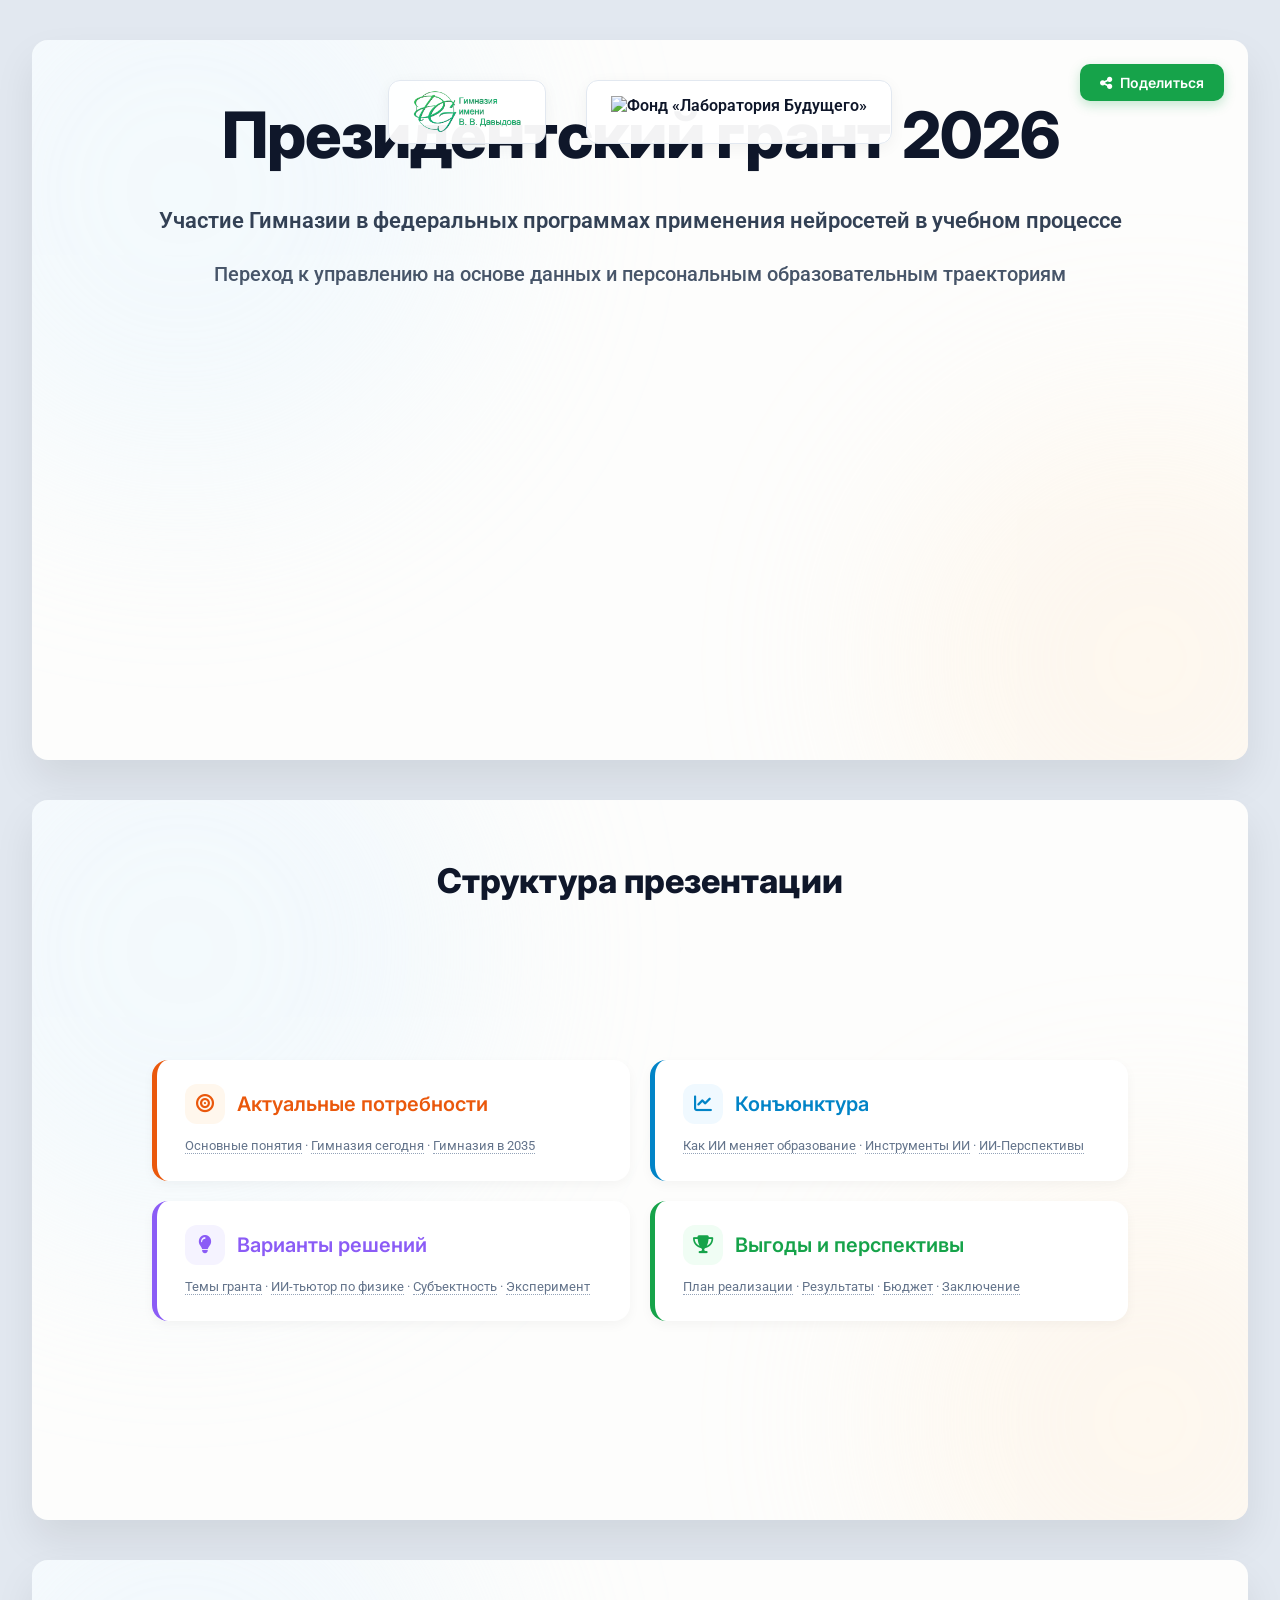
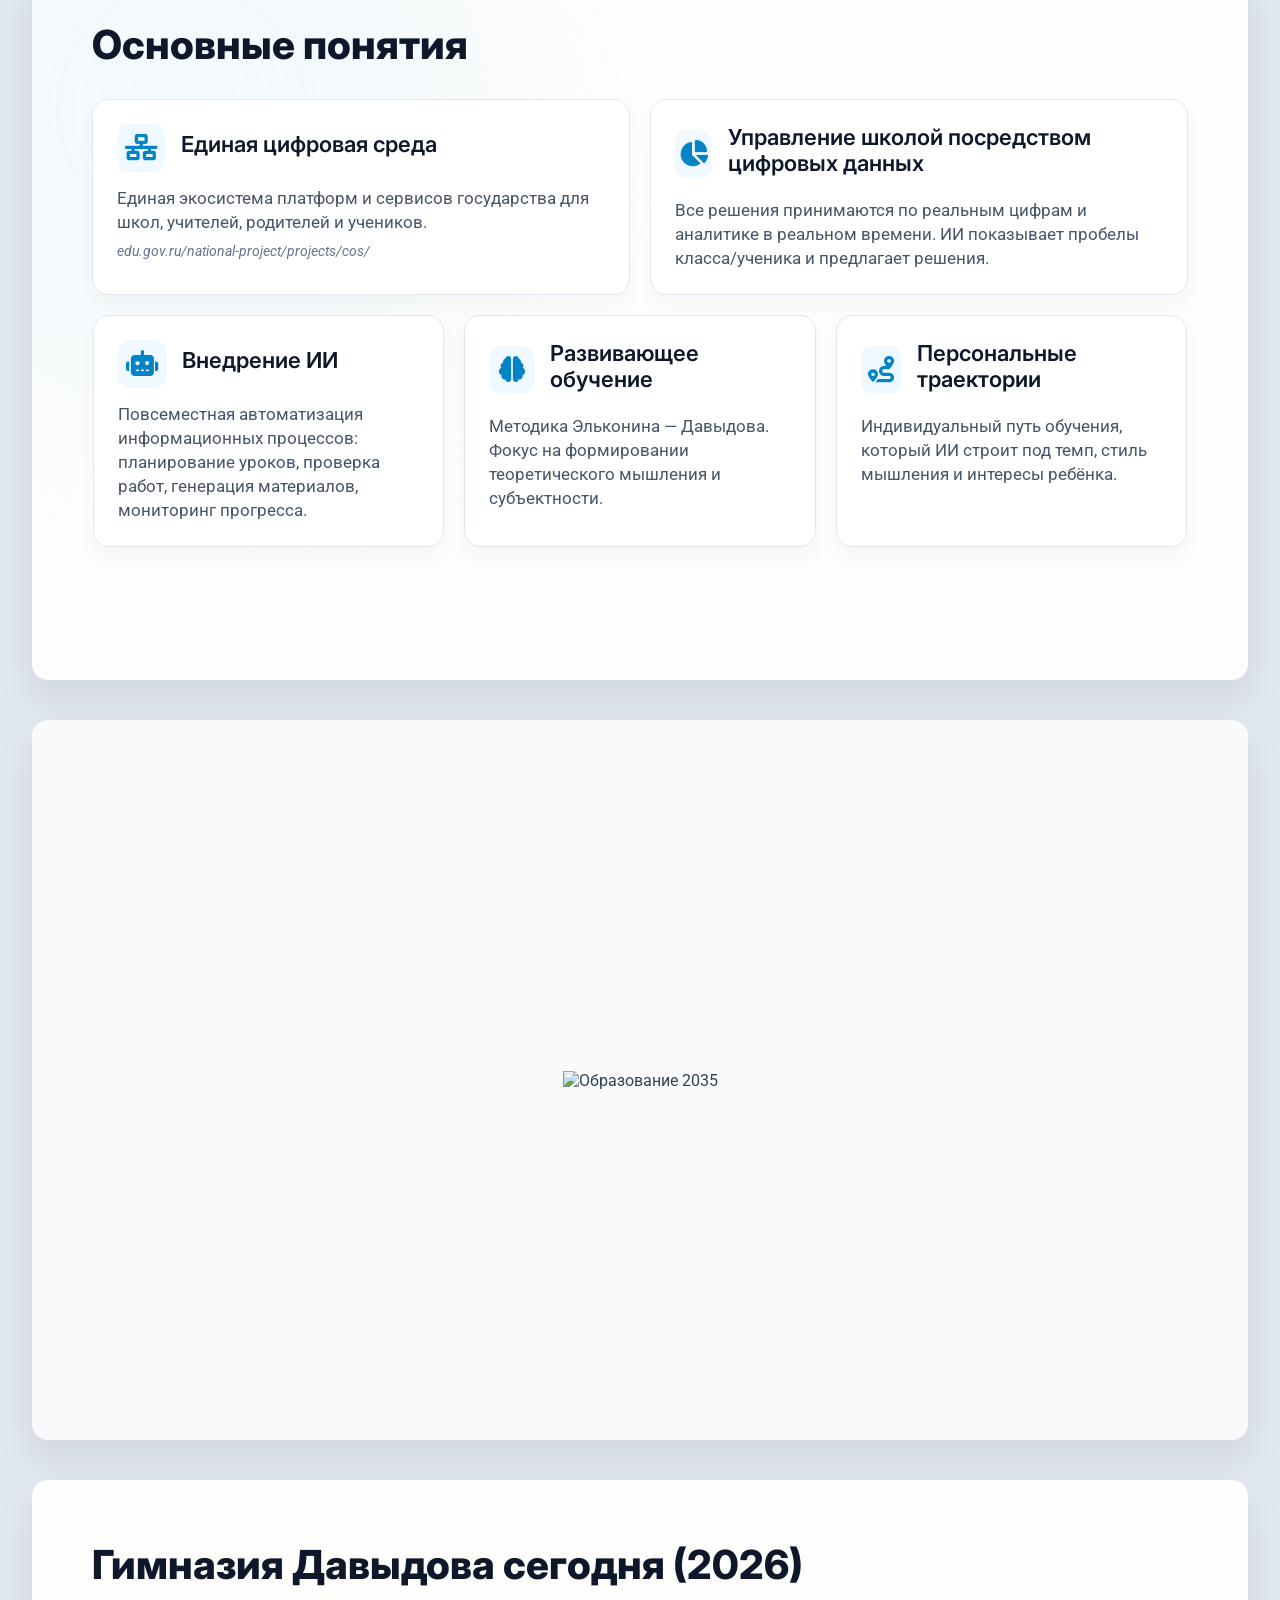
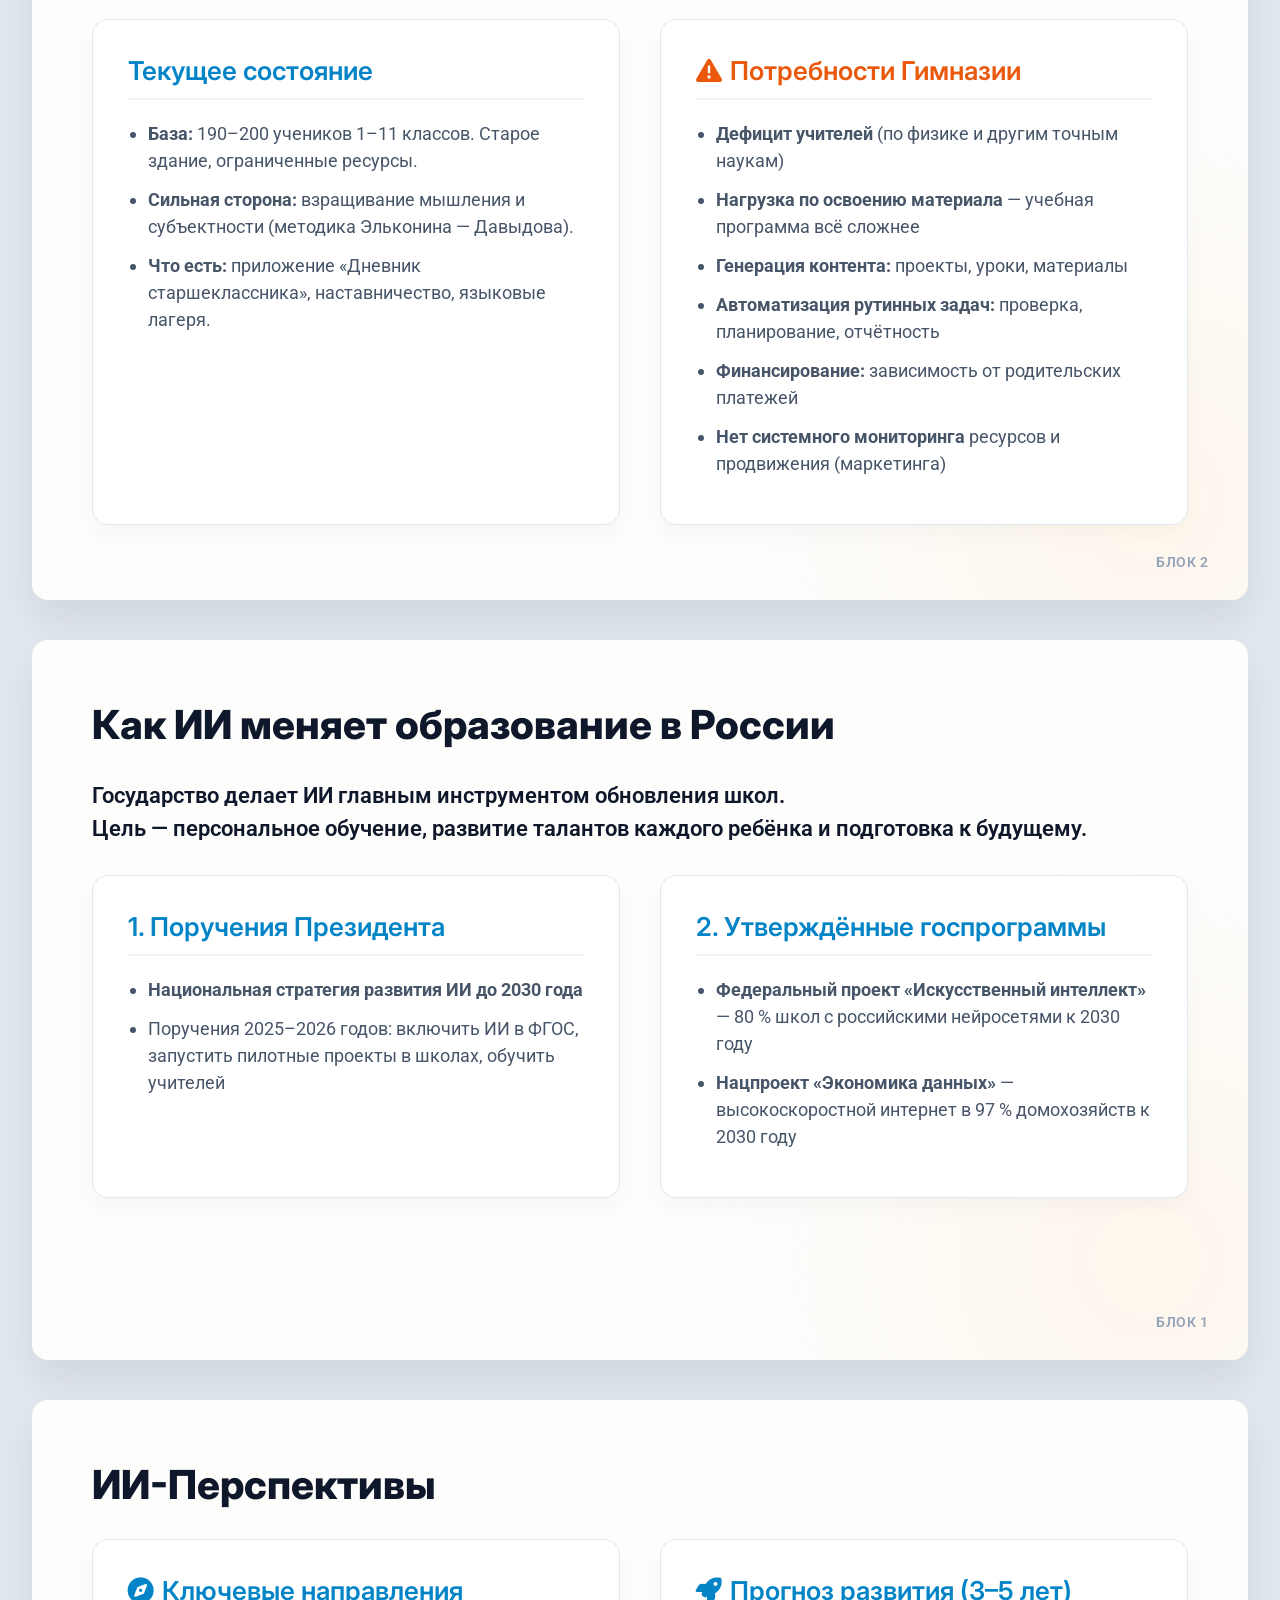
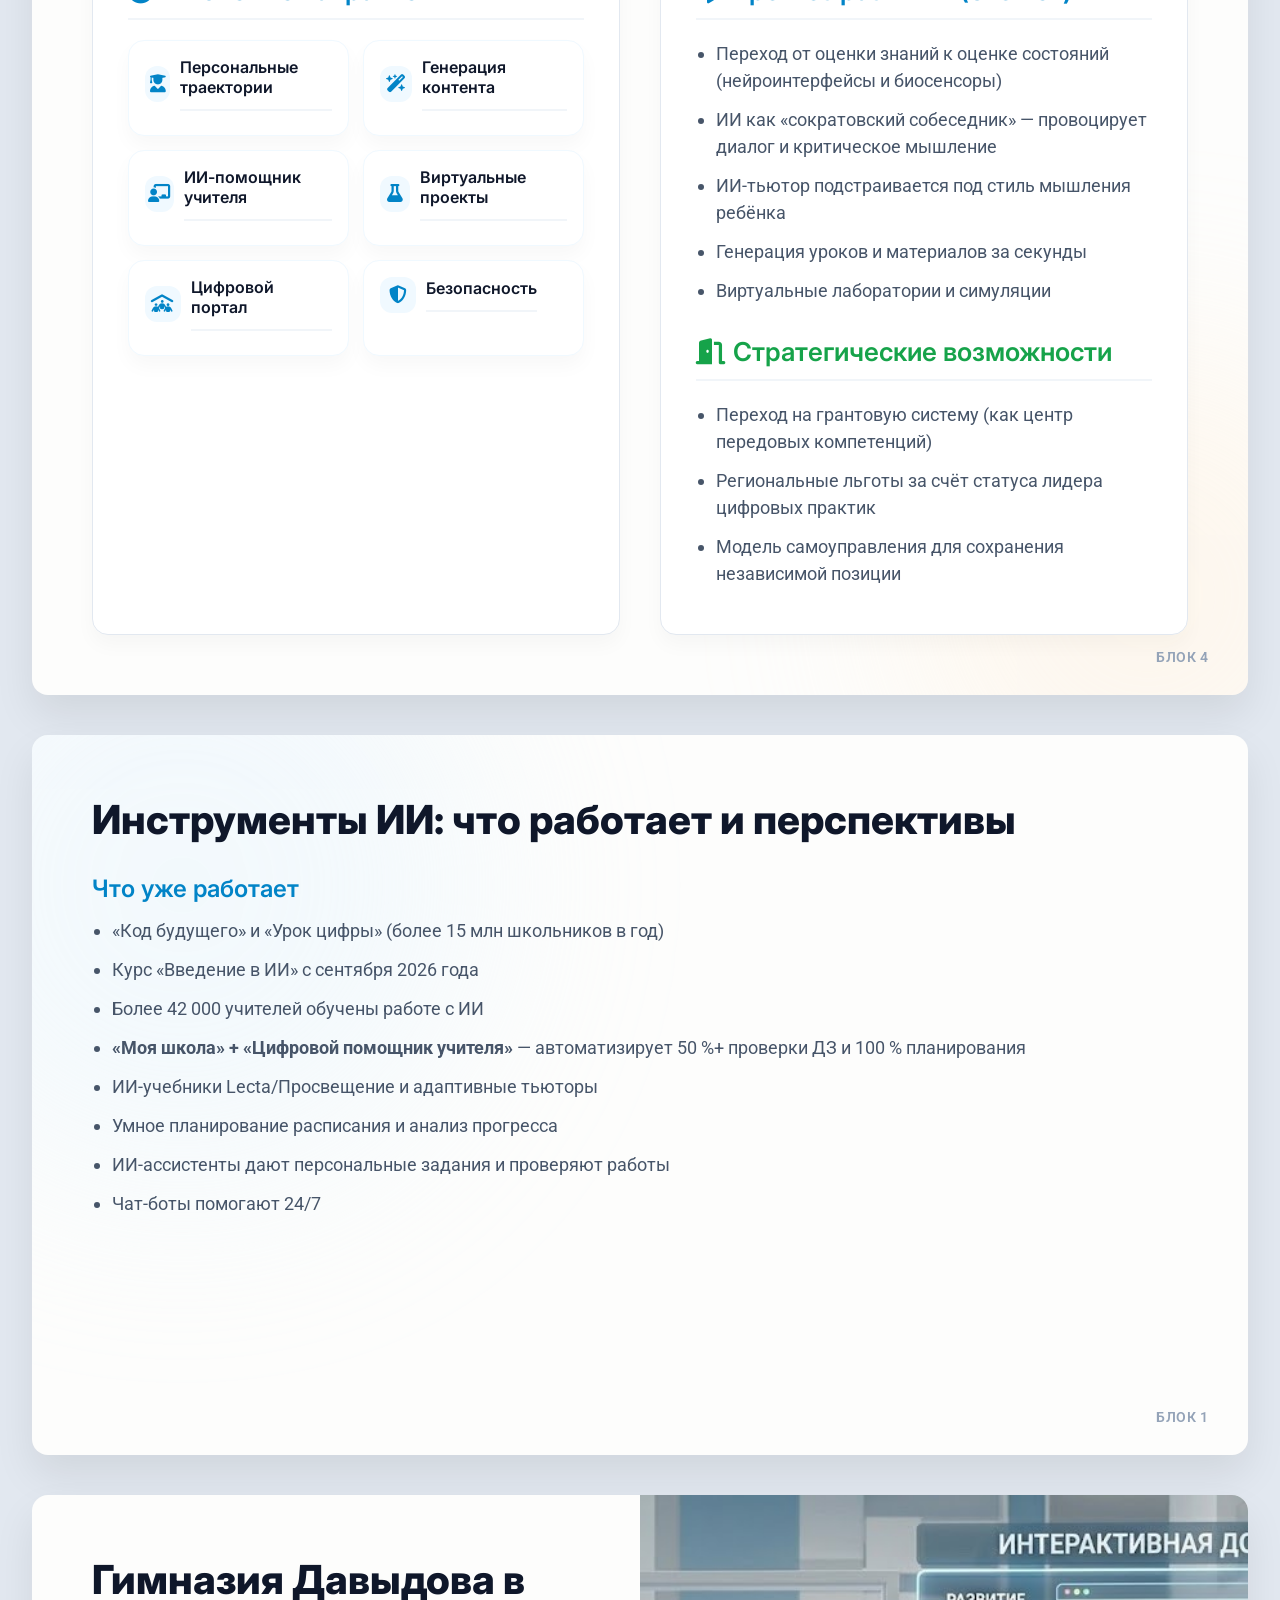
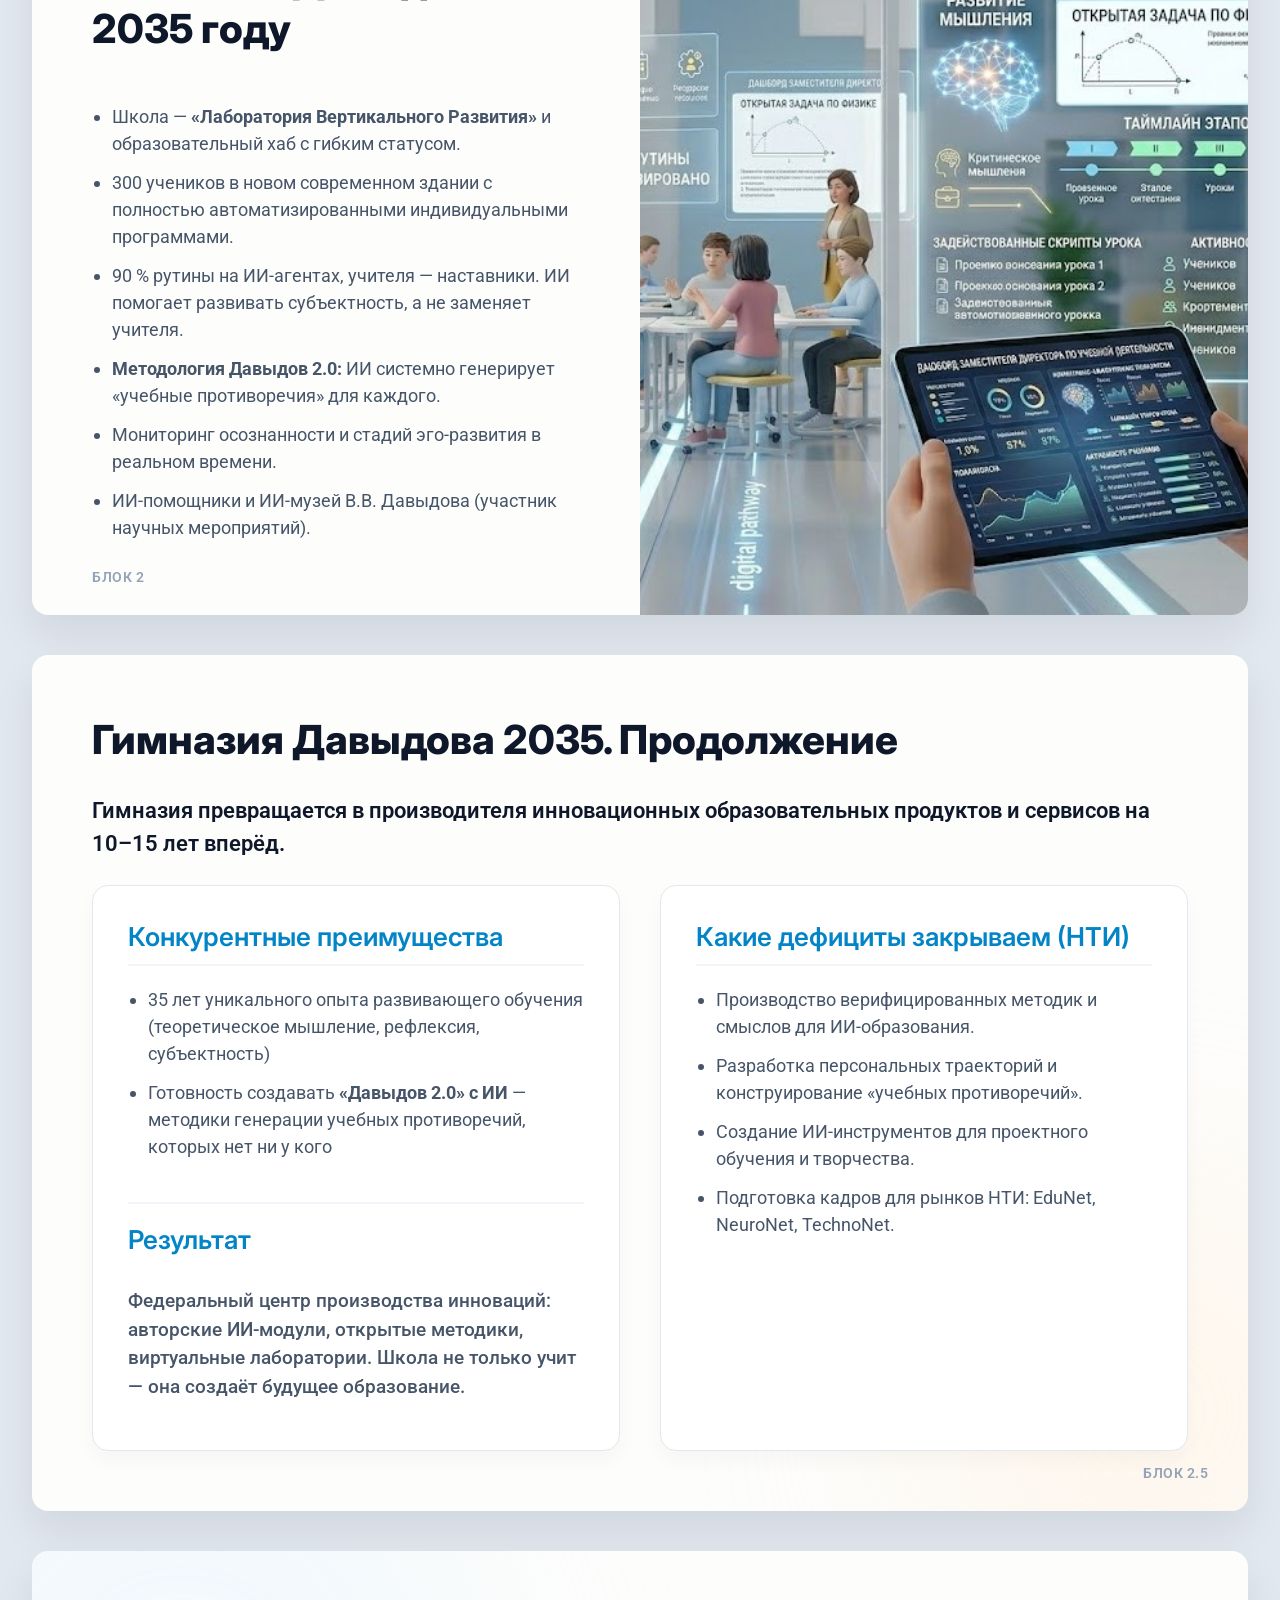
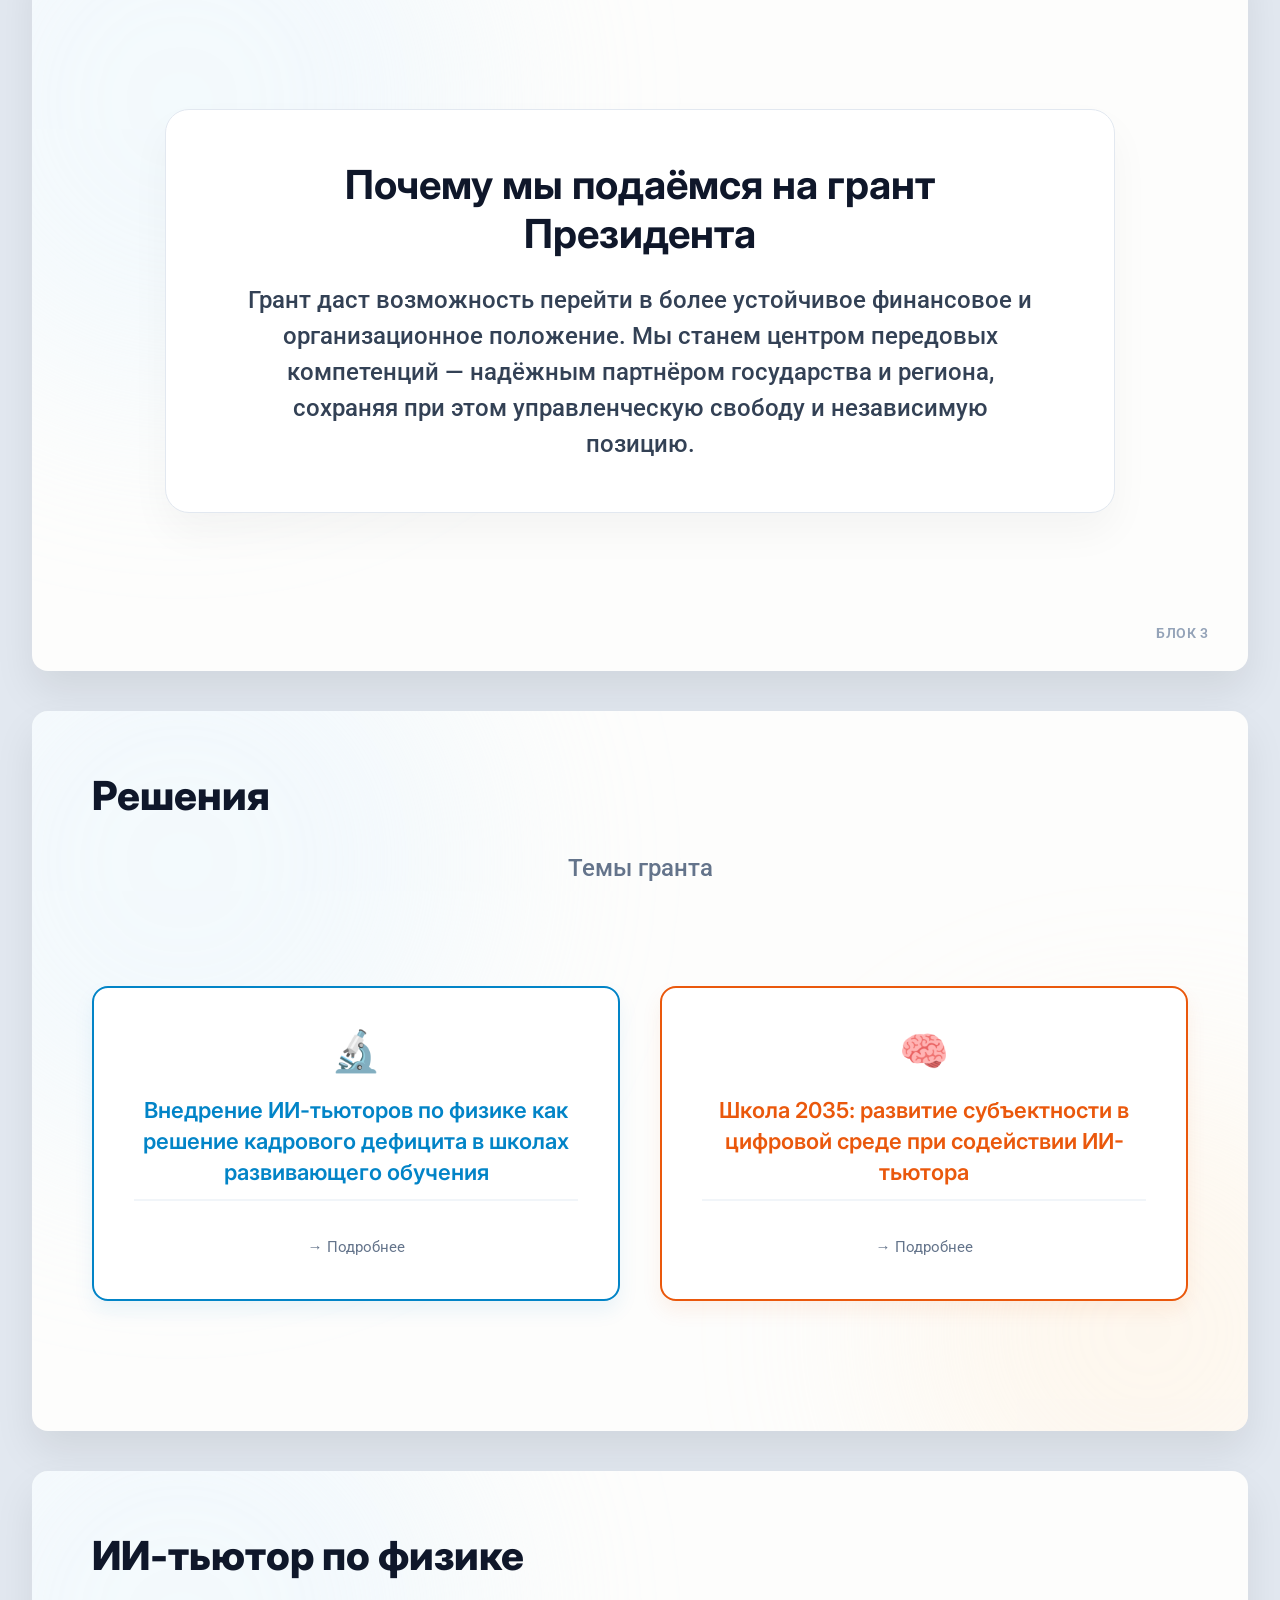
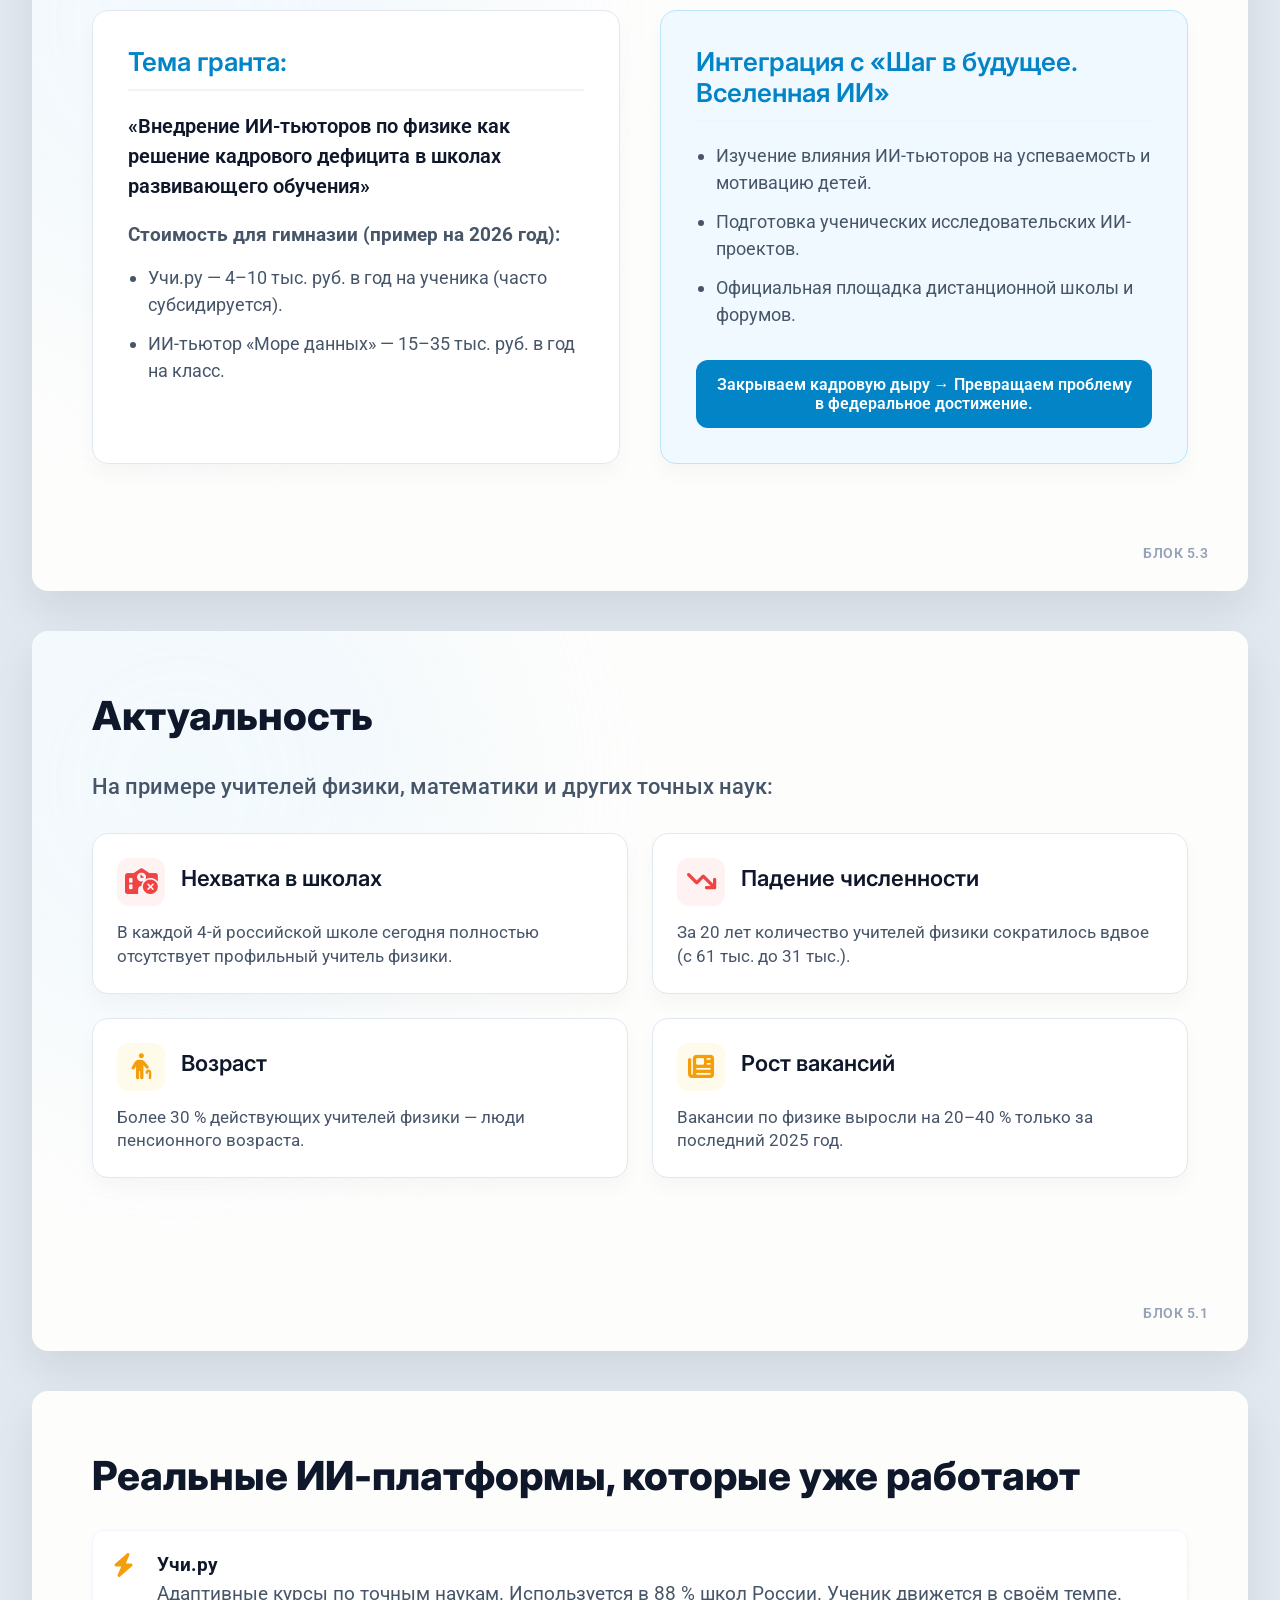
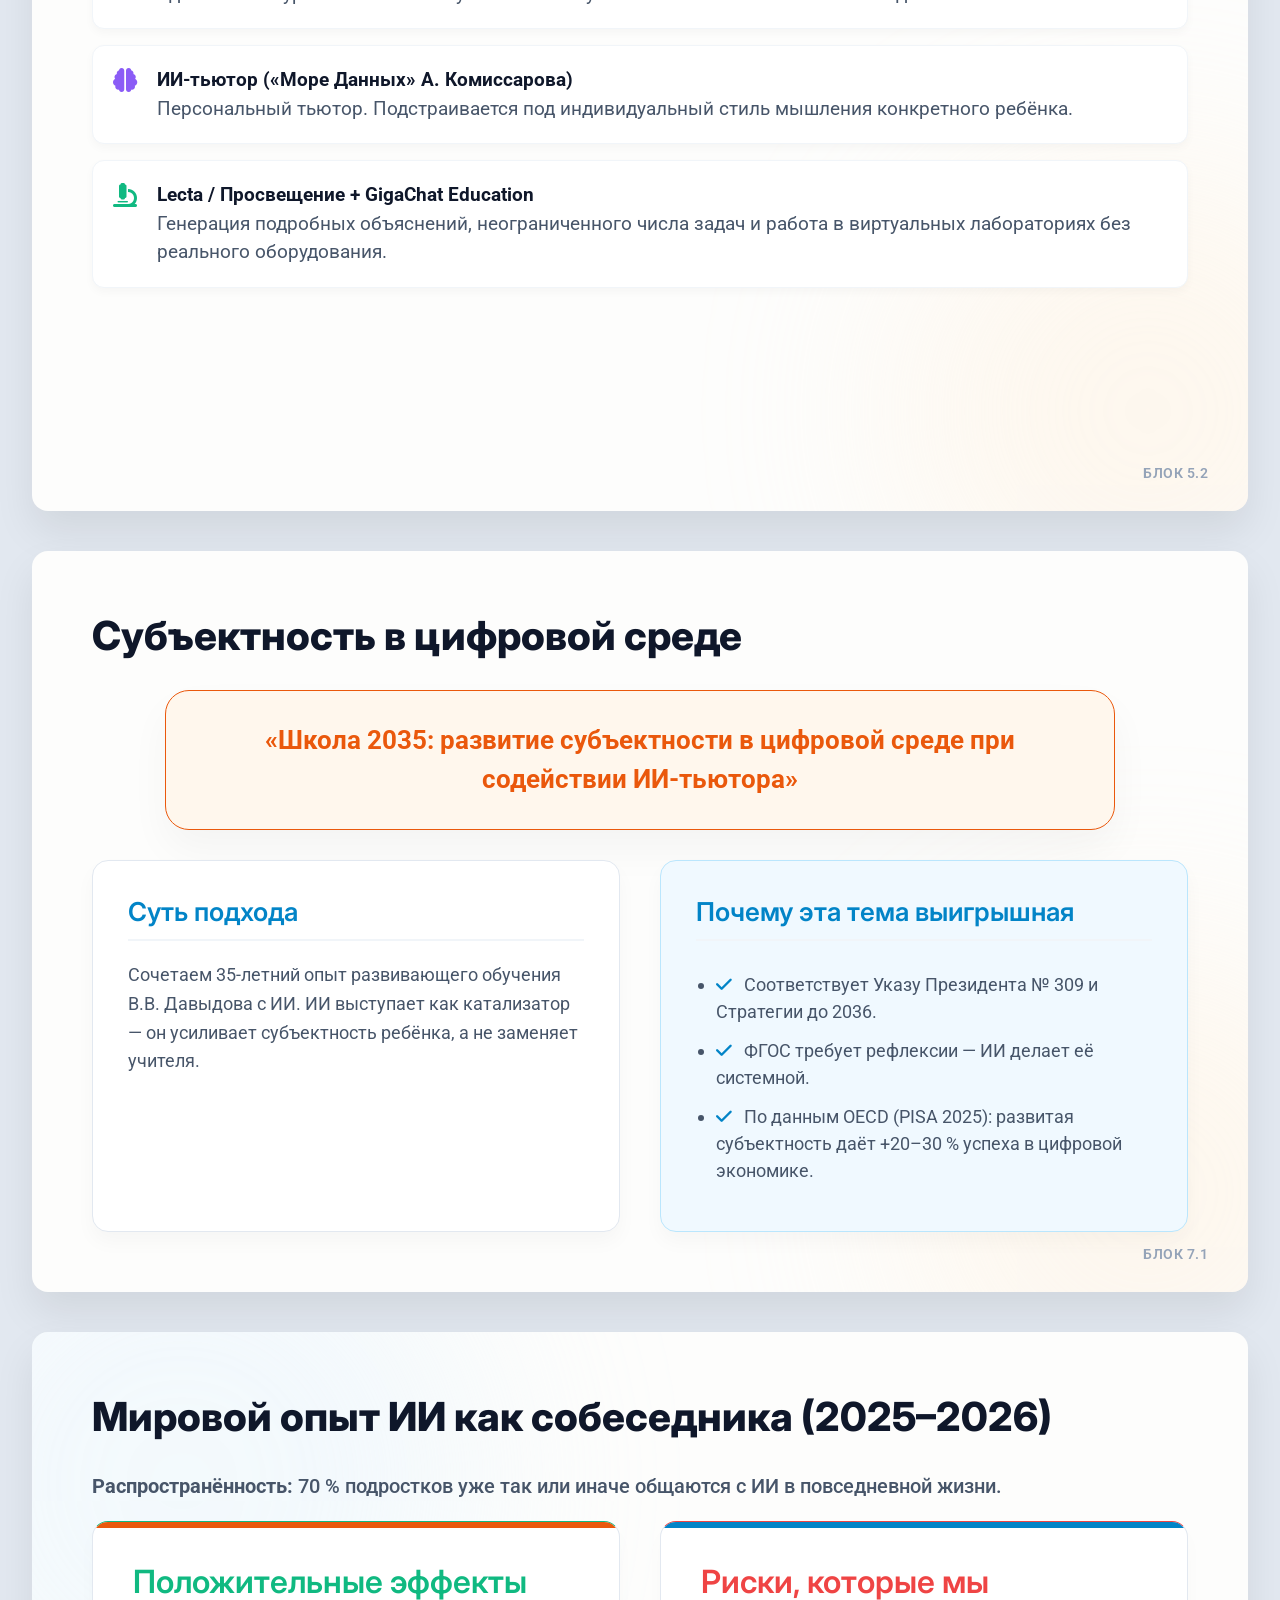
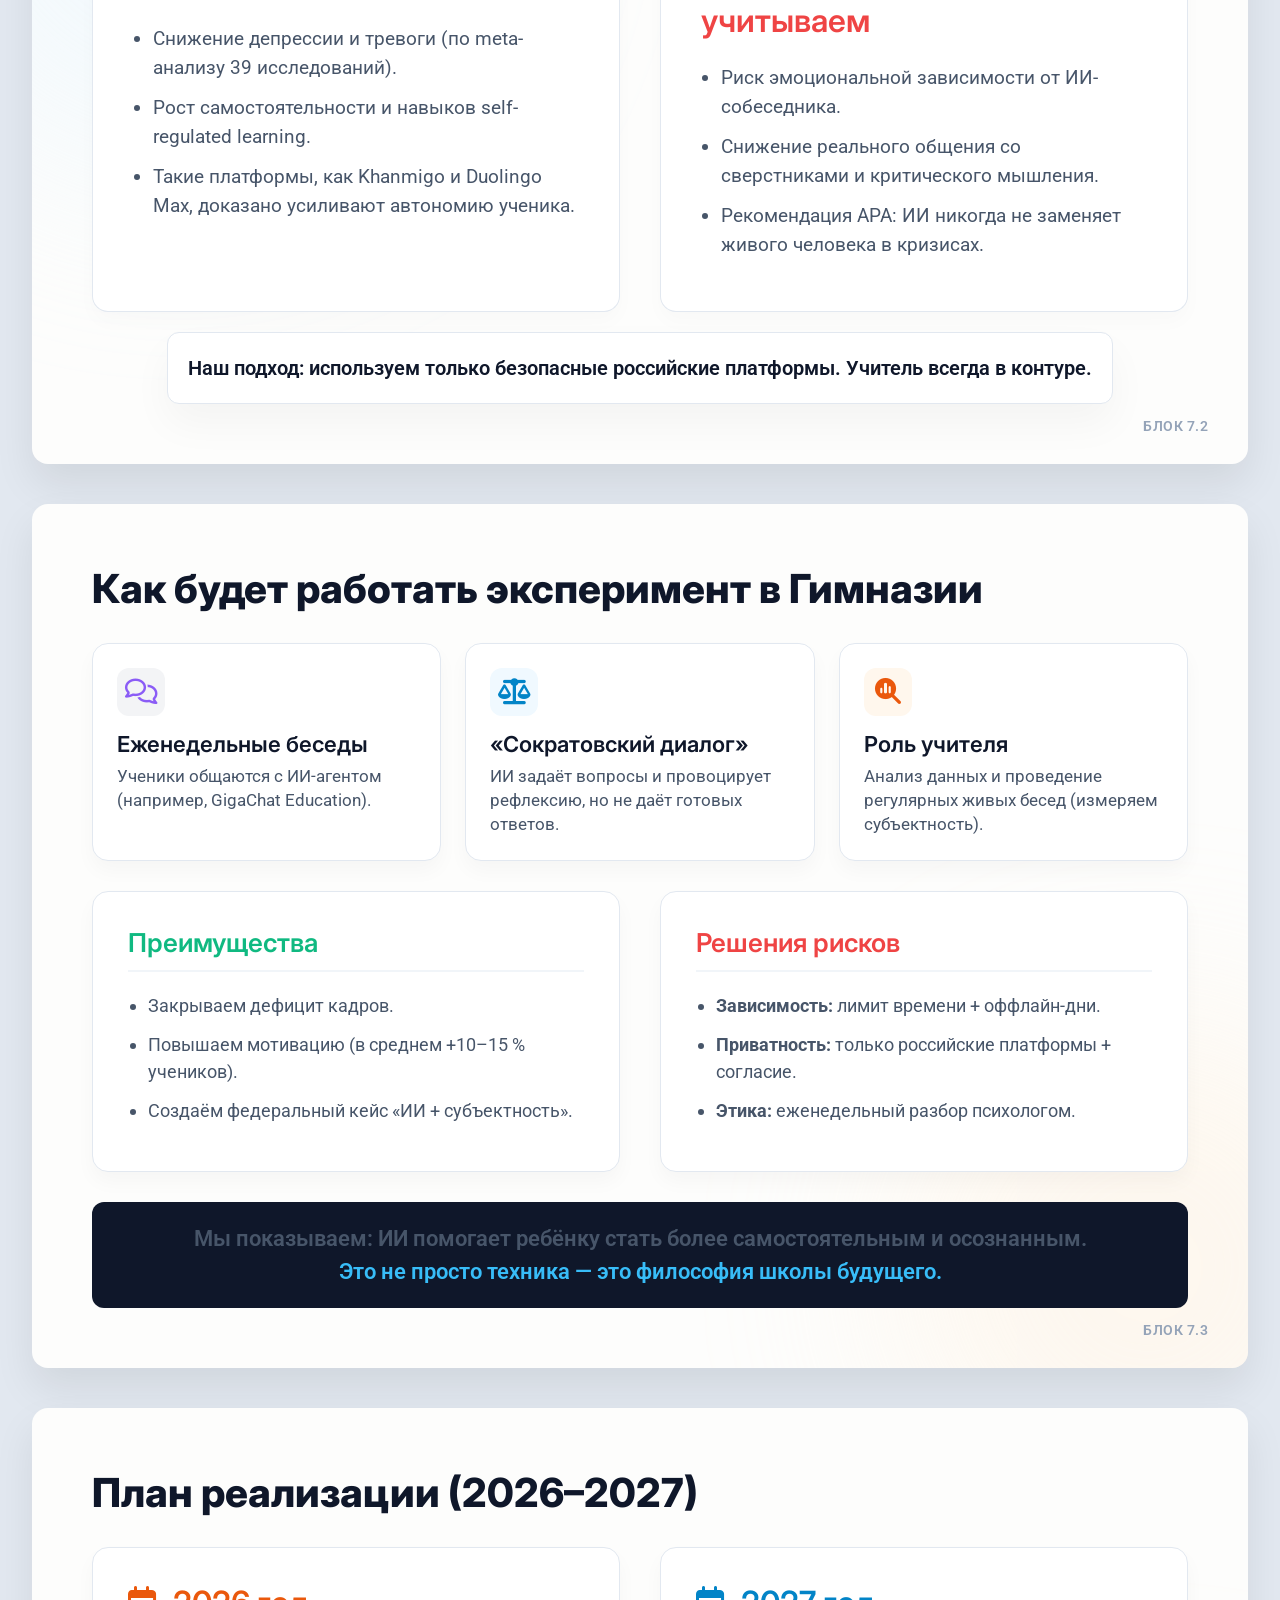
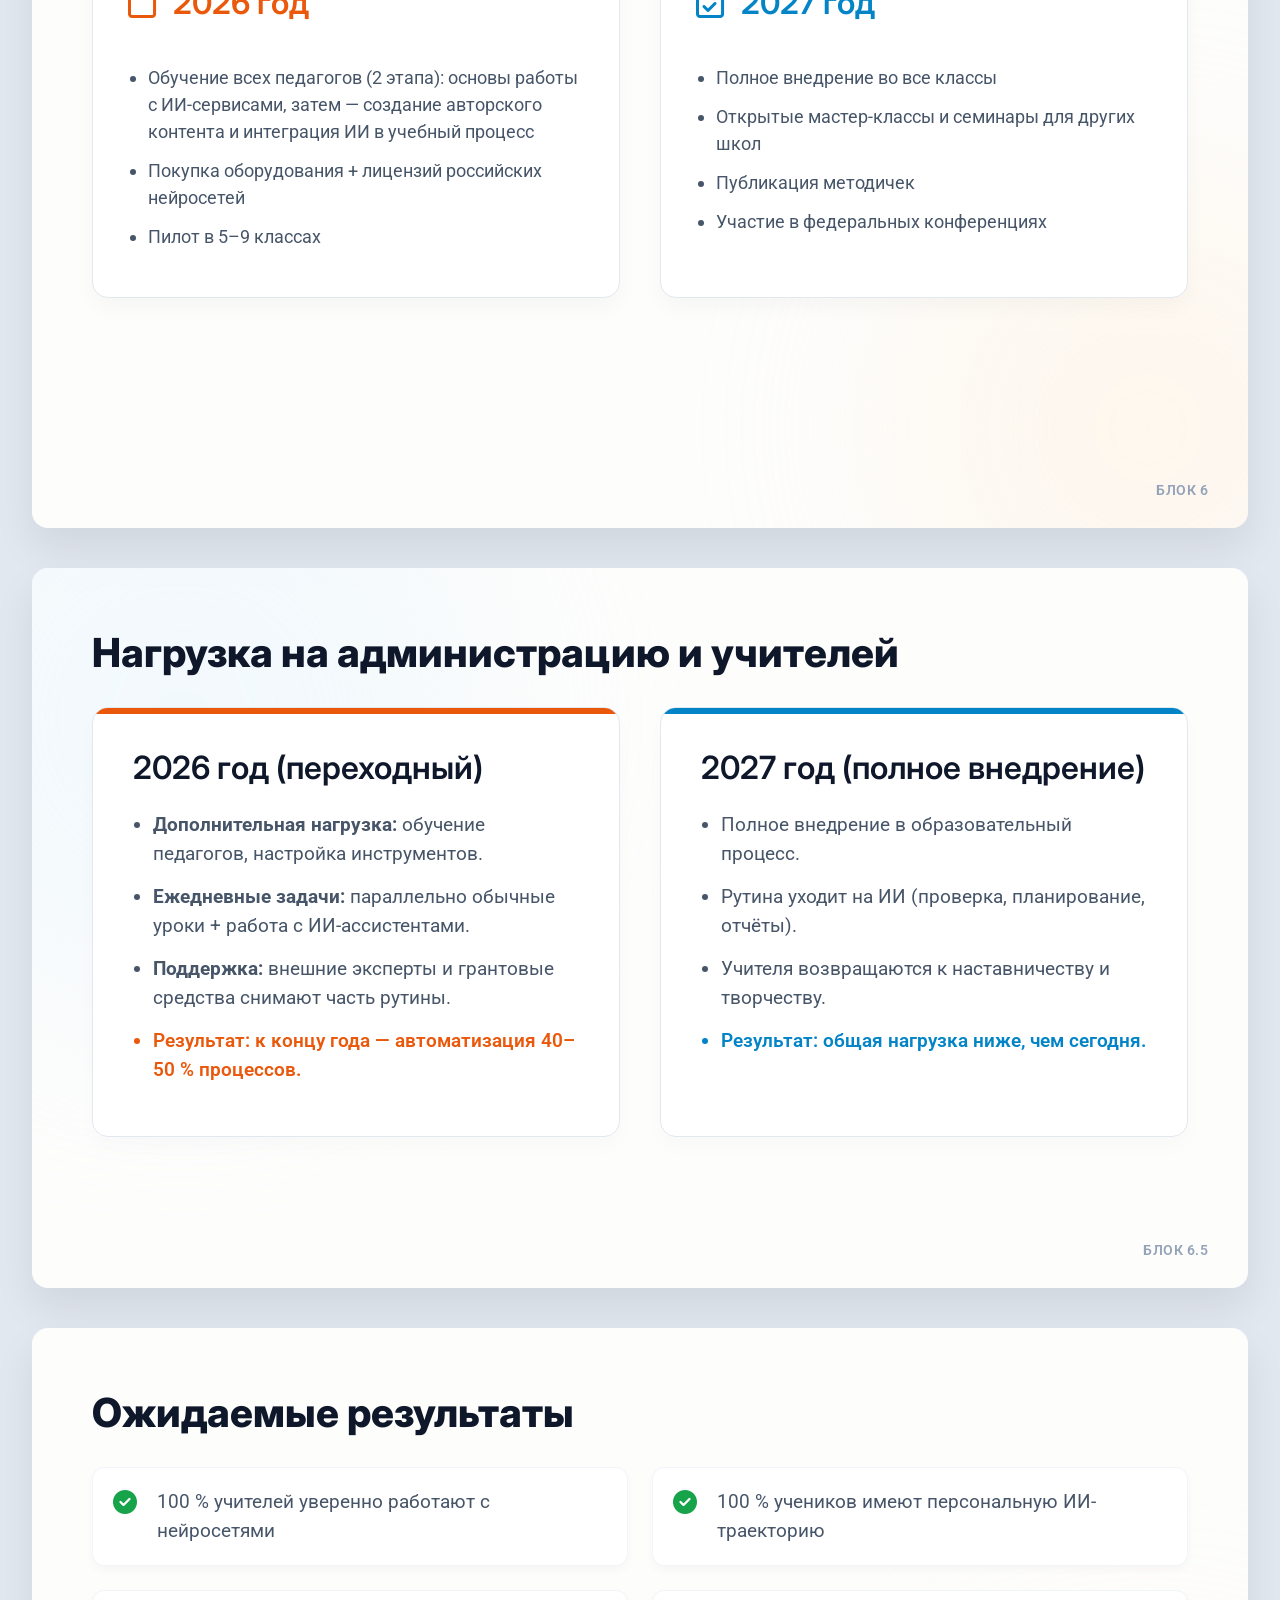
==== commit 1437eaeb: "Fix navigator 2x2 grid: inline styles, display:flex on anchors, !important overrides" ====
--- a/presentation.html
+++ b/presentation.html
@@ -836,110 +836,85 @@
     <div class="slide-container" id="slideNav">
         <div class="bg-blob blob-blue"></div>
         <div class="bg-blob blob-orange"></div>
-        <h2 class="slide-title" style="text-align: center; font-size: 36px; margin-bottom: 40px;">Структура презентации
+        <h2 class="slide-title" style="text-align: center; font-size: 34px; margin-bottom: 20px;">Структура презентации
         </h2>
-        <div class="content-area" style="justify-content: center;">
+        <div class="content-area" style="justify-content: center; padding: 10px 60px;">
             <div
-                style="display: grid; grid-template-columns: 1fr 1fr; grid-template-rows: 1fr 1fr; gap: 24px; width: 100%;">
+                style="display: grid !important; grid-template-columns: 1fr 1fr !important; grid-template-rows: 1fr 1fr !important; gap: 20px !important; width: 100%; flex-direction: unset !important; height: auto;">
                 <!-- Плашка 1: Актуальные потребности -->
-                <a href="#slide5" style="text-decoration: none; color: inherit;">
-                    <div class="tile"
-                        style="cursor: pointer; transition: transform 0.2s, box-shadow 0.2s; border-left: 5px solid #ea580c; min-height: 230px;"
-                        onmouseover="this.style.transform='translateY(-4px)'; this.style.boxShadow='0 15px 30px rgba(0,0,0,0.08)';"
-                        onmouseout="this.style.transform='translateY(0)'; this.style.boxShadow='0 10px 20px rgba(0,0,0,0.03)';">
-                        <div class="icon-wrap">
-                            <div class="icon" style="color: #ea580c; background: #fff7ed;"><i
-                                    class="fa-solid fa-bullseye"></i></div>
-                            <h3 style="color: #ea580c;">Актуальные потребности</h3>
+                <a href="#slide5" style="text-decoration: none; color: inherit; display: flex;">
+                    <div style="cursor: pointer; transition: transform 0.2s, box-shadow 0.2s; border-left: 5px solid #ea580c; background: white; border-radius: 16px; padding: 24px 28px; box-shadow: 0 4px 12px rgba(0,0,0,0.04); width: 100%;"
+                        onmouseover="this.style.transform='translateY(-4px)'; this.style.boxShadow='0 12px 25px rgba(0,0,0,0.08)';"
+                        onmouseout="this.style.transform='translateY(0)'; this.style.boxShadow='0 4px 12px rgba(0,0,0,0.04)';">
+                        <div style="display: flex; align-items: center; gap: 12px; margin-bottom: 12px;">
+                            <div
+                                style="width: 40px; height: 40px; border-radius: 12px; display: flex; align-items: center; justify-content: center; color: #ea580c; background: #fff7ed; font-size: 18px; flex-shrink: 0;">
+                                <i class="fa-solid fa-bullseye"></i></div>
+                            <h3 style="color: #ea580c; margin: 0; font-size: 20px;">Актуальные потребности</h3>
                         </div>
-                        <p style="font-size: 14px; line-height: 1.6; color: #64748b;">
-                            <a href="#slide2"
-                                style="color: #64748b; text-decoration: none; border-bottom: 1px dotted #94a3b8;">Основные
-                                понятия</a> ·
-                            <a href="#slide5"
-                                style="color: #64748b; text-decoration: none; border-bottom: 1px dotted #94a3b8;">Гимназия
-                                сегодня</a> ·
-                            <a href="#slide6"
-                                style="color: #64748b; text-decoration: none; border-bottom: 1px dotted #94a3b8;">Гимназия
-                                в 2035</a>
+                        <p style="font-size: 13px; line-height: 1.6; color: #64748b; margin: 0;">
+                            <span style="border-bottom: 1px dotted #94a3b8;">Основные понятия</span> ·
+                            <span style="border-bottom: 1px dotted #94a3b8;">Гимназия сегодня</span> ·
+                            <span style="border-bottom: 1px dotted #94a3b8;">Гимназия в 2035</span>
                         </p>
                     </div>
                 </a>
 
                 <!-- Плашка 2: Конъюнктура -->
-                <a href="#slide3" style="text-decoration: none; color: inherit;">
-                    <div class="tile"
-                        style="cursor: pointer; transition: transform 0.2s, box-shadow 0.2s; border-left: 5px solid #0284c7; min-height: 230px;"
-                        onmouseover="this.style.transform='translateY(-4px)'; this.style.boxShadow='0 15px 30px rgba(0,0,0,0.08)';"
-                        onmouseout="this.style.transform='translateY(0)'; this.style.boxShadow='0 10px 20px rgba(0,0,0,0.03)';">
-                        <div class="icon-wrap">
-                            <div class="icon" style="color: #0284c7; background: #f0f9ff;"><i
-                                    class="fa-solid fa-chart-line"></i></div>
-                            <h3 style="color: #0284c7;">Конъюнктура</h3>
+                <a href="#slide3" style="text-decoration: none; color: inherit; display: flex;">
+                    <div style="cursor: pointer; transition: transform 0.2s, box-shadow 0.2s; border-left: 5px solid #0284c7; background: white; border-radius: 16px; padding: 24px 28px; box-shadow: 0 4px 12px rgba(0,0,0,0.04); width: 100%;"
+                        onmouseover="this.style.transform='translateY(-4px)'; this.style.boxShadow='0 12px 25px rgba(0,0,0,0.08)';"
+                        onmouseout="this.style.transform='translateY(0)'; this.style.boxShadow='0 4px 12px rgba(0,0,0,0.04)';">
+                        <div style="display: flex; align-items: center; gap: 12px; margin-bottom: 12px;">
+                            <div
+                                style="width: 40px; height: 40px; border-radius: 12px; display: flex; align-items: center; justify-content: center; color: #0284c7; background: #f0f9ff; font-size: 18px; flex-shrink: 0;">
+                                <i class="fa-solid fa-chart-line"></i></div>
+                            <h3 style="color: #0284c7; margin: 0; font-size: 20px;">Конъюнктура</h3>
                         </div>
-                        <p style="font-size: 14px; line-height: 1.6; color: #64748b;">
-                            <a href="#slide3"
-                                style="color: #64748b; text-decoration: none; border-bottom: 1px dotted #94a3b8;">Как ИИ
-                                меняет образование</a> ·
-                            <a href="#slide4"
-                                style="color: #64748b; text-decoration: none; border-bottom: 1px dotted #94a3b8;">Инструменты
-                                ИИ</a> ·
-                            <a href="#slideOpportunities"
-                                style="color: #64748b; text-decoration: none; border-bottom: 1px dotted #94a3b8;">ИИ-Перспективы</a>
+                        <p style="font-size: 13px; line-height: 1.6; color: #64748b; margin: 0;">
+                            <span style="border-bottom: 1px dotted #94a3b8;">Как ИИ меняет образование</span> ·
+                            <span style="border-bottom: 1px dotted #94a3b8;">Инструменты ИИ</span> ·
+                            <span style="border-bottom: 1px dotted #94a3b8;">ИИ-Перспективы</span>
                         </p>
                     </div>
                 </a>
 
                 <!-- Плашка 3: Варианты решений -->
-                <a href="#slideSolutions" style="text-decoration: none; color: inherit;">
-                    <div class="tile"
-                        style="cursor: pointer; transition: transform 0.2s, box-shadow 0.2s; border-left: 5px solid #8b5cf6; min-height: 230px;"
-                        onmouseover="this.style.transform='translateY(-4px)'; this.style.boxShadow='0 15px 30px rgba(0,0,0,0.08)';"
-                        onmouseout="this.style.transform='translateY(0)'; this.style.boxShadow='0 10px 20px rgba(0,0,0,0.03)';">
-                        <div class="icon-wrap">
-                            <div class="icon" style="color: #8b5cf6; background: #f5f3ff;"><i
-                                    class="fa-solid fa-lightbulb"></i></div>
-                            <h3 style="color: #8b5cf6;">Варианты решений</h3>
+                <a href="#slideSolutions" style="text-decoration: none; color: inherit; display: flex;">
+                    <div style="cursor: pointer; transition: transform 0.2s, box-shadow 0.2s; border-left: 5px solid #8b5cf6; background: white; border-radius: 16px; padding: 24px 28px; box-shadow: 0 4px 12px rgba(0,0,0,0.04); width: 100%;"
+                        onmouseover="this.style.transform='translateY(-4px)'; this.style.boxShadow='0 12px 25px rgba(0,0,0,0.08)';"
+                        onmouseout="this.style.transform='translateY(0)'; this.style.boxShadow='0 4px 12px rgba(0,0,0,0.04)';">
+                        <div style="display: flex; align-items: center; gap: 12px; margin-bottom: 12px;">
+                            <div
+                                style="width: 40px; height: 40px; border-radius: 12px; display: flex; align-items: center; justify-content: center; color: #8b5cf6; background: #f5f3ff; font-size: 18px; flex-shrink: 0;">
+                                <i class="fa-solid fa-lightbulb"></i></div>
+                            <h3 style="color: #8b5cf6; margin: 0; font-size: 20px;">Варианты решений</h3>
                         </div>
-                        <p style="font-size: 14px; line-height: 1.6; color: #64748b;">
-                            <a href="#slideSolutions"
-                                style="color: #64748b; text-decoration: none; border-bottom: 1px dotted #94a3b8;">Темы
-                                гранта</a> ·
-                            <a href="#slide11_3"
-                                style="color: #64748b; text-decoration: none; border-bottom: 1px dotted #94a3b8;">ИИ-тьютор
-                                по физике</a> ·
-                            <a href="#slide12_1"
-                                style="color: #64748b; text-decoration: none; border-bottom: 1px dotted #94a3b8;">Субъектность
-                                в цифровой среде</a> ·
-                            <a href="#slide12_5"
-                                style="color: #64748b; text-decoration: none; border-bottom: 1px dotted #94a3b8;">Эксперимент</a>
+                        <p style="font-size: 13px; line-height: 1.6; color: #64748b; margin: 0;">
+                            <span style="border-bottom: 1px dotted #94a3b8;">Темы гранта</span> ·
+                            <span style="border-bottom: 1px dotted #94a3b8;">ИИ-тьютор по физике</span> ·
+                            <span style="border-bottom: 1px dotted #94a3b8;">Субъектность</span> ·
+                            <span style="border-bottom: 1px dotted #94a3b8;">Эксперимент</span>
                         </p>
                     </div>
                 </a>
 
                 <!-- Плашка 4: Выгоды и перспективы -->
-                <a href="#slide12" style="text-decoration: none; color: inherit;">
-                    <div class="tile"
-                        style="cursor: pointer; transition: transform 0.2s, box-shadow 0.2s; border-left: 5px solid #16a34a; min-height: 230px;"
-                        onmouseover="this.style.transform='translateY(-4px)'; this.style.boxShadow='0 15px 30px rgba(0,0,0,0.08)';"
-                        onmouseout="this.style.transform='translateY(0)'; this.style.boxShadow='0 10px 20px rgba(0,0,0,0.03)';">
-                        <div class="icon-wrap">
-                            <div class="icon" style="color: #16a34a; background: #f0fdf4;"><i
-                                    class="fa-solid fa-trophy"></i></div>
-                            <h3 style="color: #16a34a;">Выгоды и перспективы</h3>
+                <a href="#slide12" style="text-decoration: none; color: inherit; display: flex;">
+                    <div style="cursor: pointer; transition: transform 0.2s, box-shadow 0.2s; border-left: 5px solid #16a34a; background: white; border-radius: 16px; padding: 24px 28px; box-shadow: 0 4px 12px rgba(0,0,0,0.04); width: 100%;"
+                        onmouseover="this.style.transform='translateY(-4px)'; this.style.boxShadow='0 12px 25px rgba(0,0,0,0.08)';"
+                        onmouseout="this.style.transform='translateY(0)'; this.style.boxShadow='0 4px 12px rgba(0,0,0,0.04)';">
+                        <div style="display: flex; align-items: center; gap: 12px; margin-bottom: 12px;">
+                            <div
+                                style="width: 40px; height: 40px; border-radius: 12px; display: flex; align-items: center; justify-content: center; color: #16a34a; background: #f0fdf4; font-size: 18px; flex-shrink: 0;">
+                                <i class="fa-solid fa-trophy"></i></div>
+                            <h3 style="color: #16a34a; margin: 0; font-size: 20px;">Выгоды и перспективы</h3>
                         </div>
-                        <p style="font-size: 14px; line-height: 1.6; color: #64748b;">
-                            <a href="#slide12"
-                                style="color: #64748b; text-decoration: none; border-bottom: 1px dotted #94a3b8;">План
-                                реализации</a> ·
-                            <a href="#slide14"
-                                style="color: #64748b; text-decoration: none; border-bottom: 1px dotted #94a3b8;">Ожидаемые
-                                результаты</a> ·
-                            <a href="#slide15"
-                                style="color: #64748b; text-decoration: none; border-bottom: 1px dotted #94a3b8;">Бюджет</a>
-                            ·
-                            <a href="#slide16"
-                                style="color: #64748b; text-decoration: none; border-bottom: 1px dotted #94a3b8;">Заключение</a>
+                        <p style="font-size: 13px; line-height: 1.6; color: #64748b; margin: 0;">
+                            <span style="border-bottom: 1px dotted #94a3b8;">План реализации</span> ·
+                            <span style="border-bottom: 1px dotted #94a3b8;">Результаты</span> ·
+                            <span style="border-bottom: 1px dotted #94a3b8;">Бюджет</span> ·
+                            <span style="border-bottom: 1px dotted #94a3b8;">Заключение</span>
                         </p>
                     </div>
                 </a>
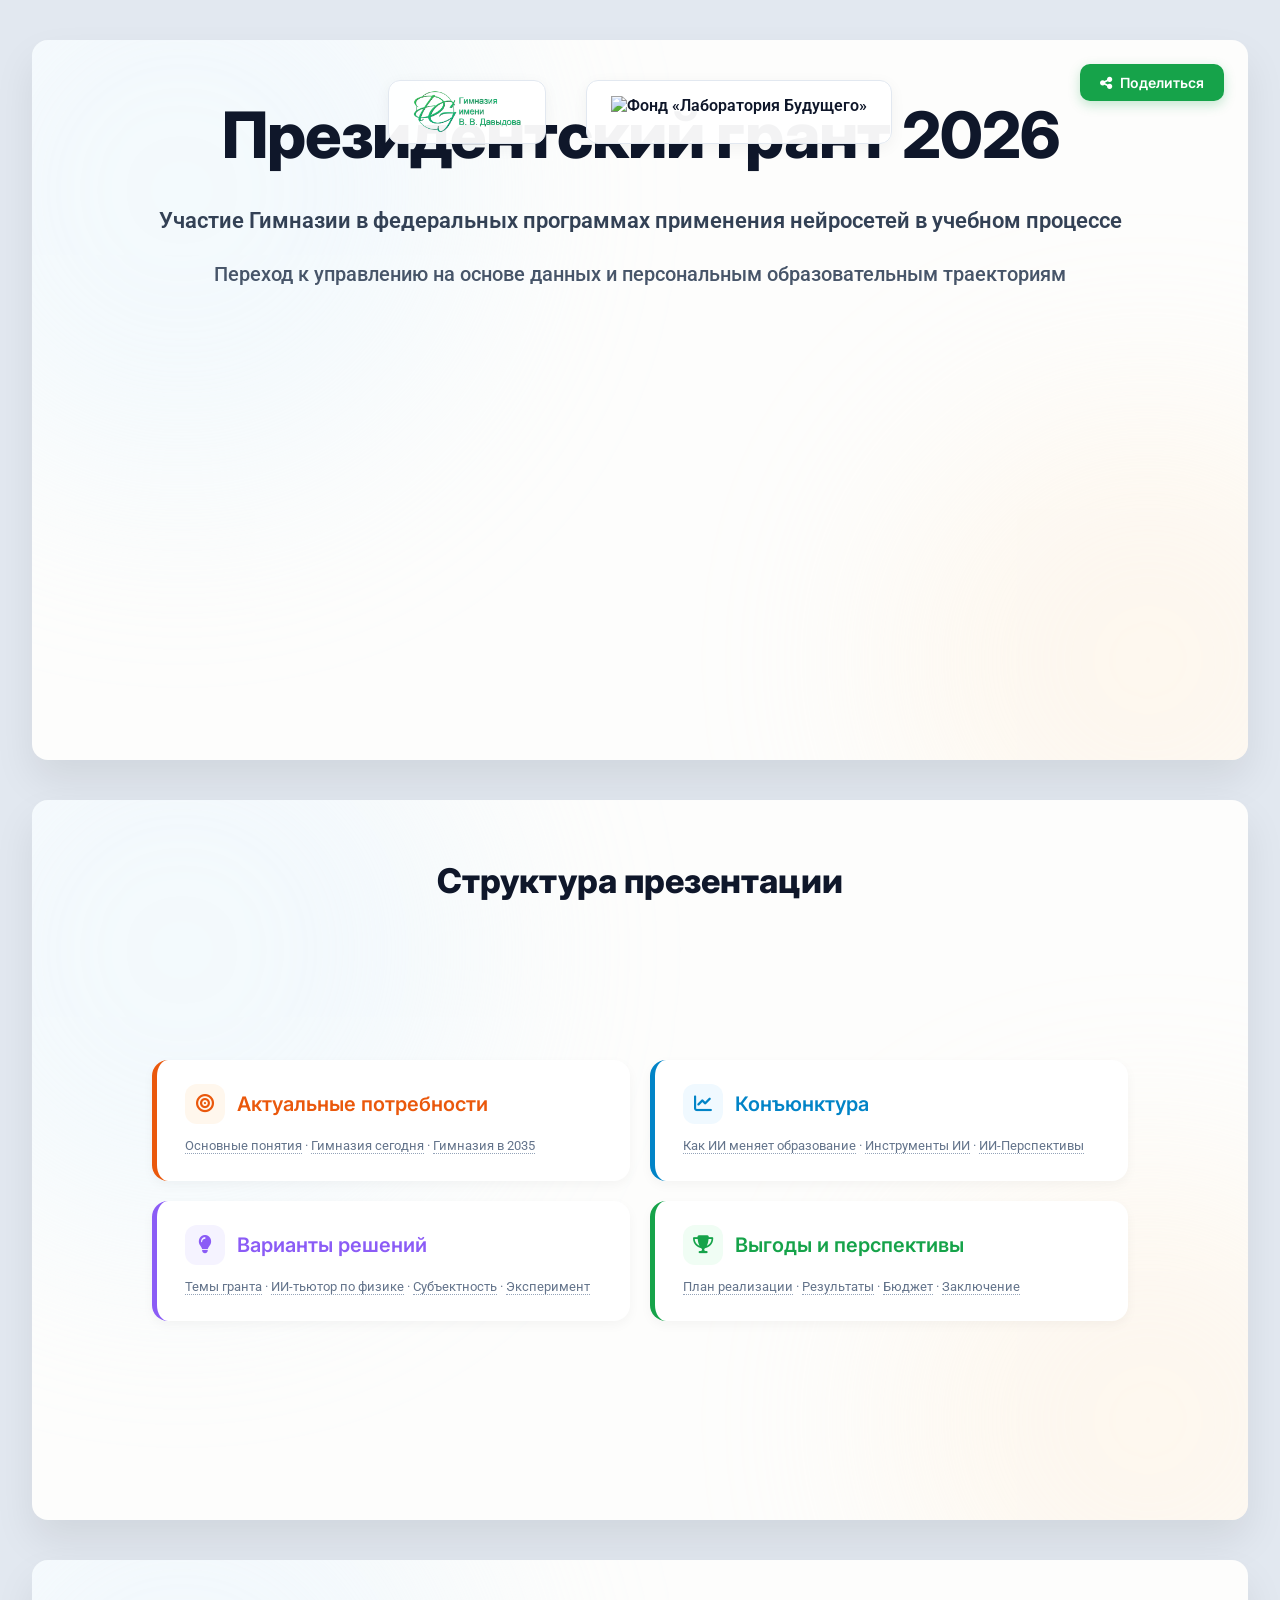
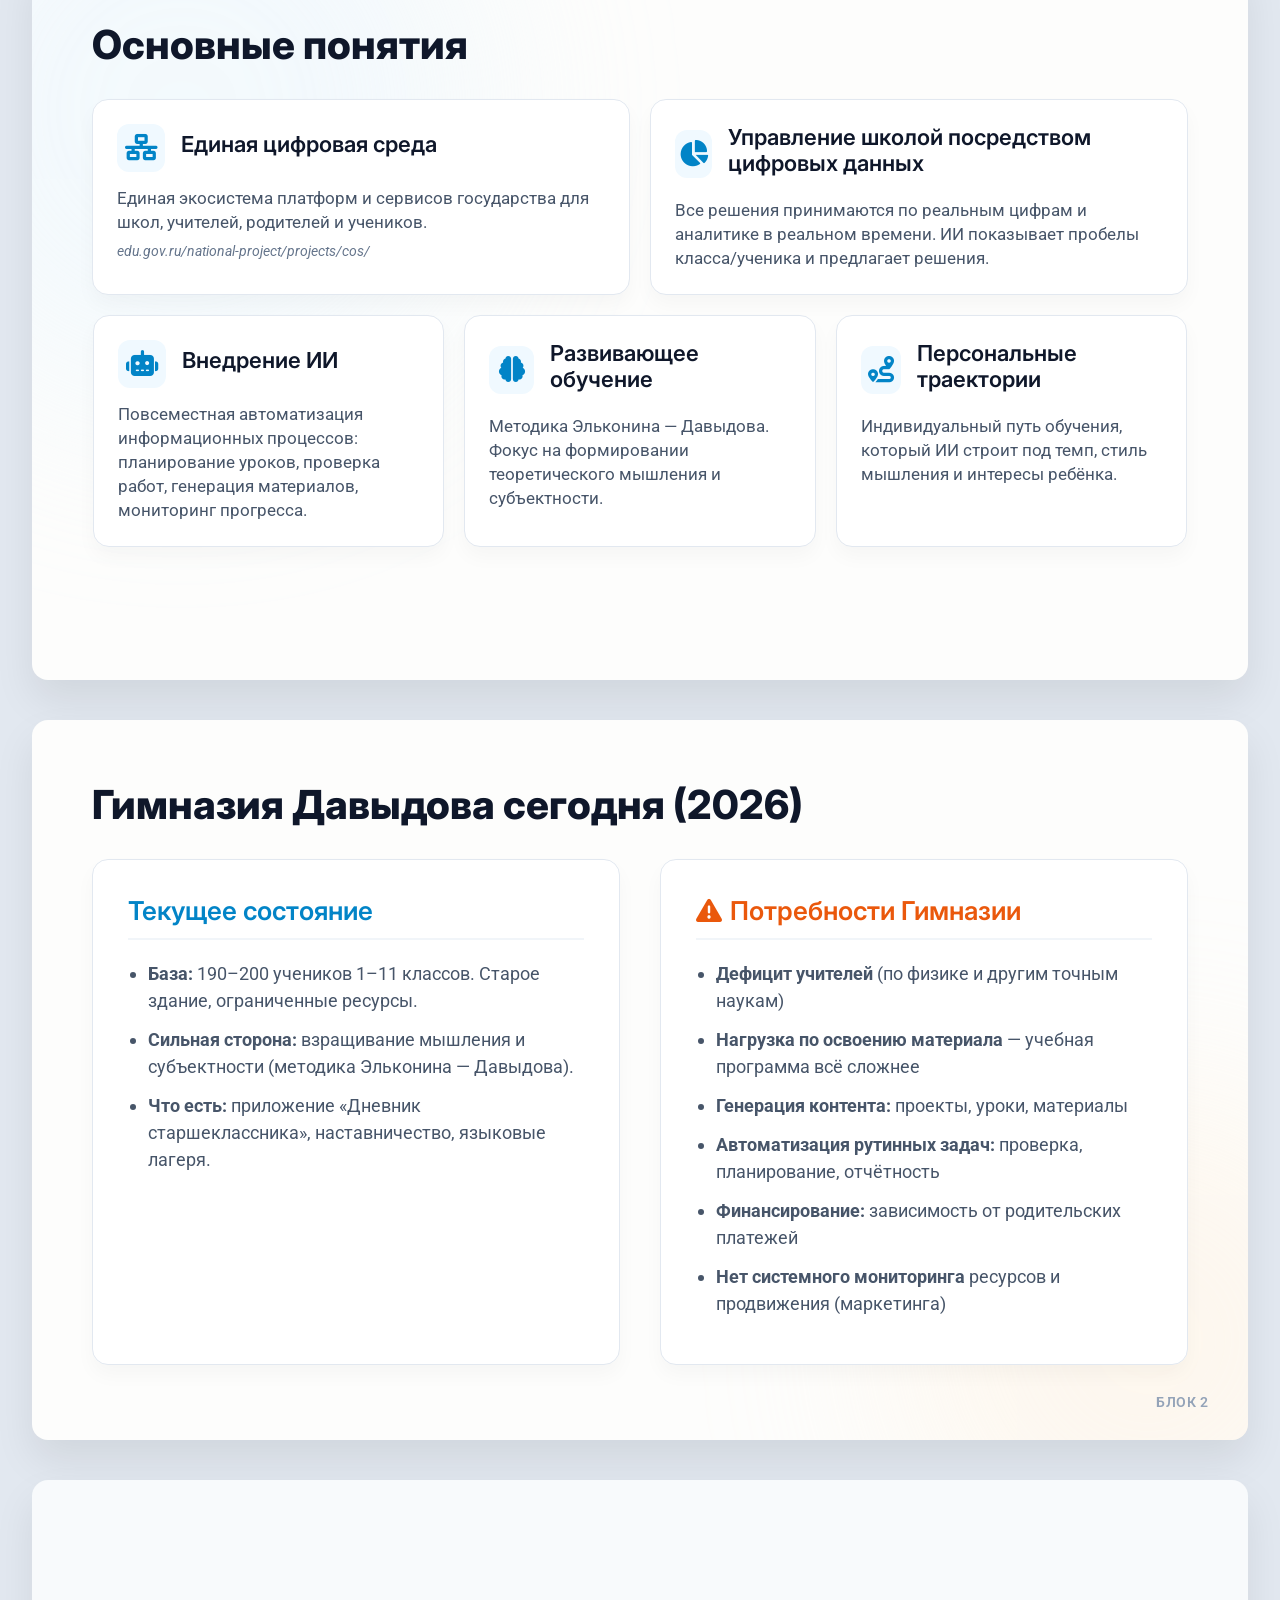
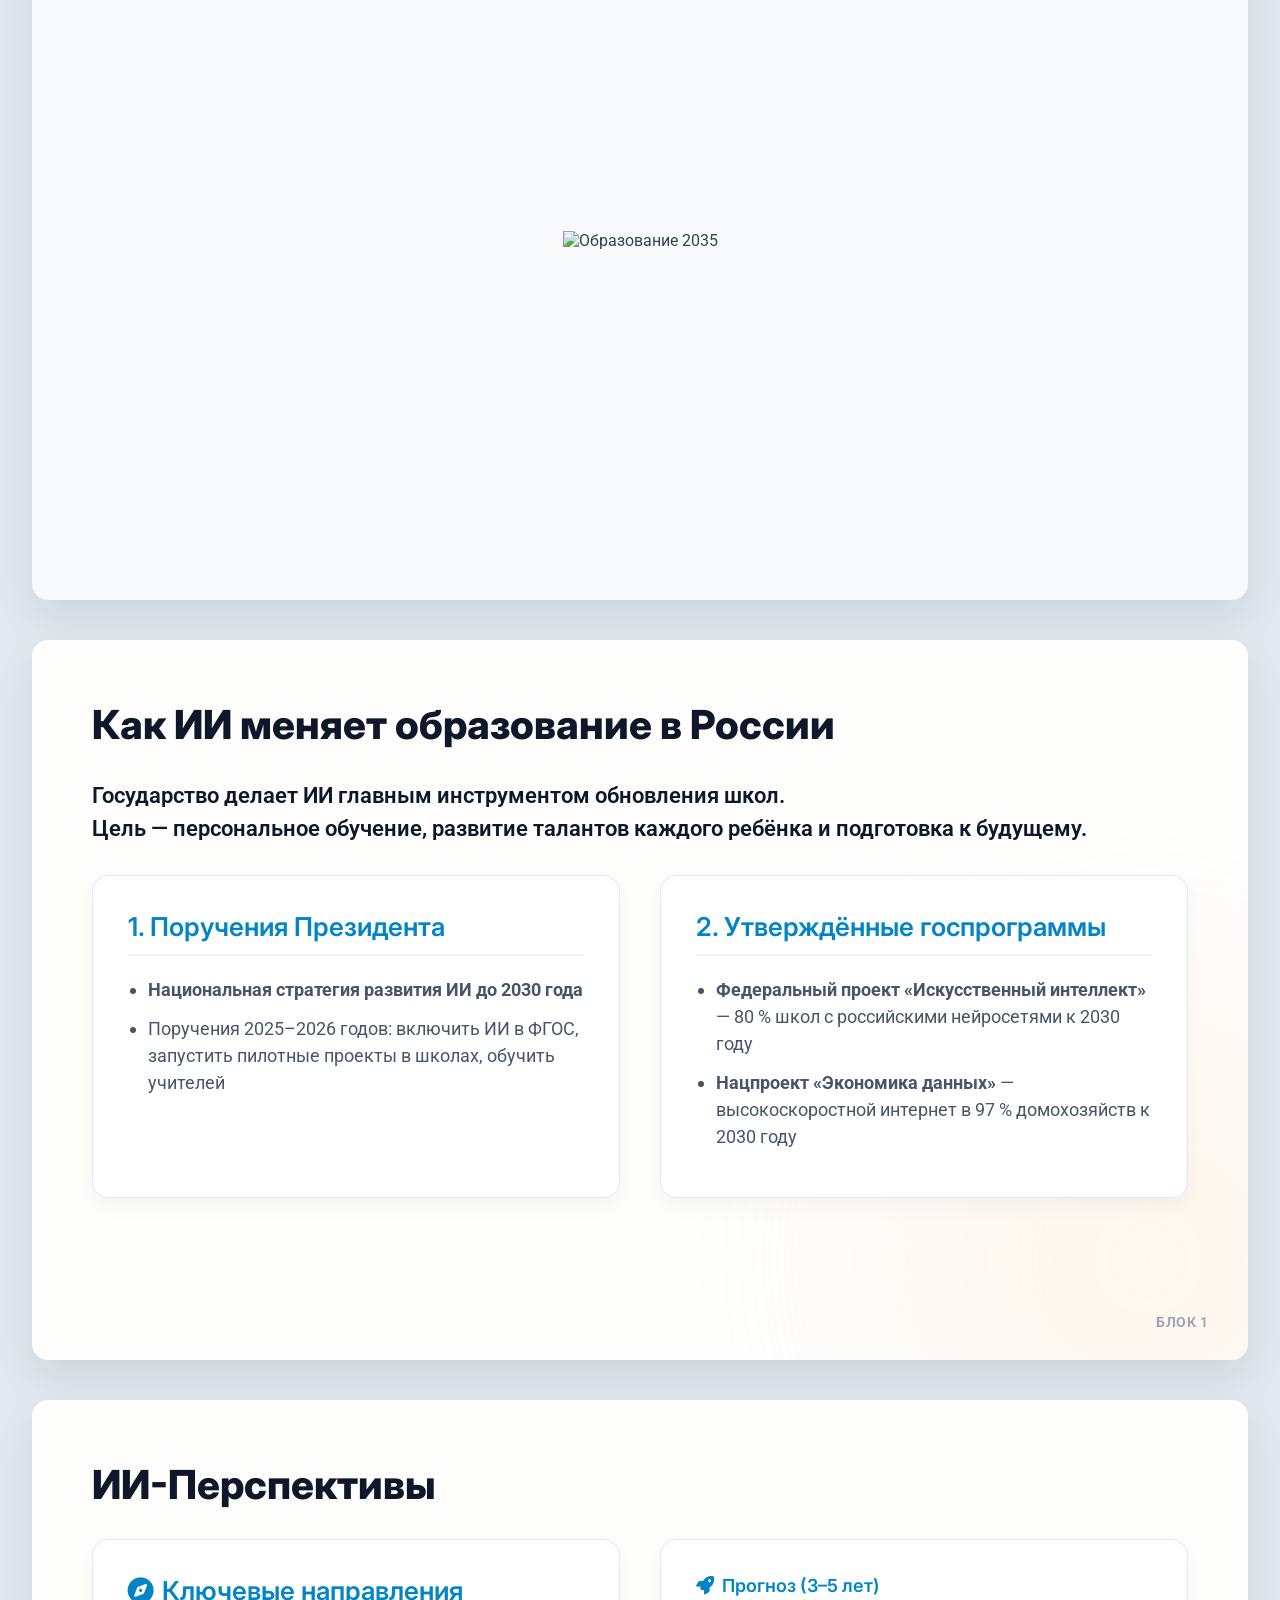
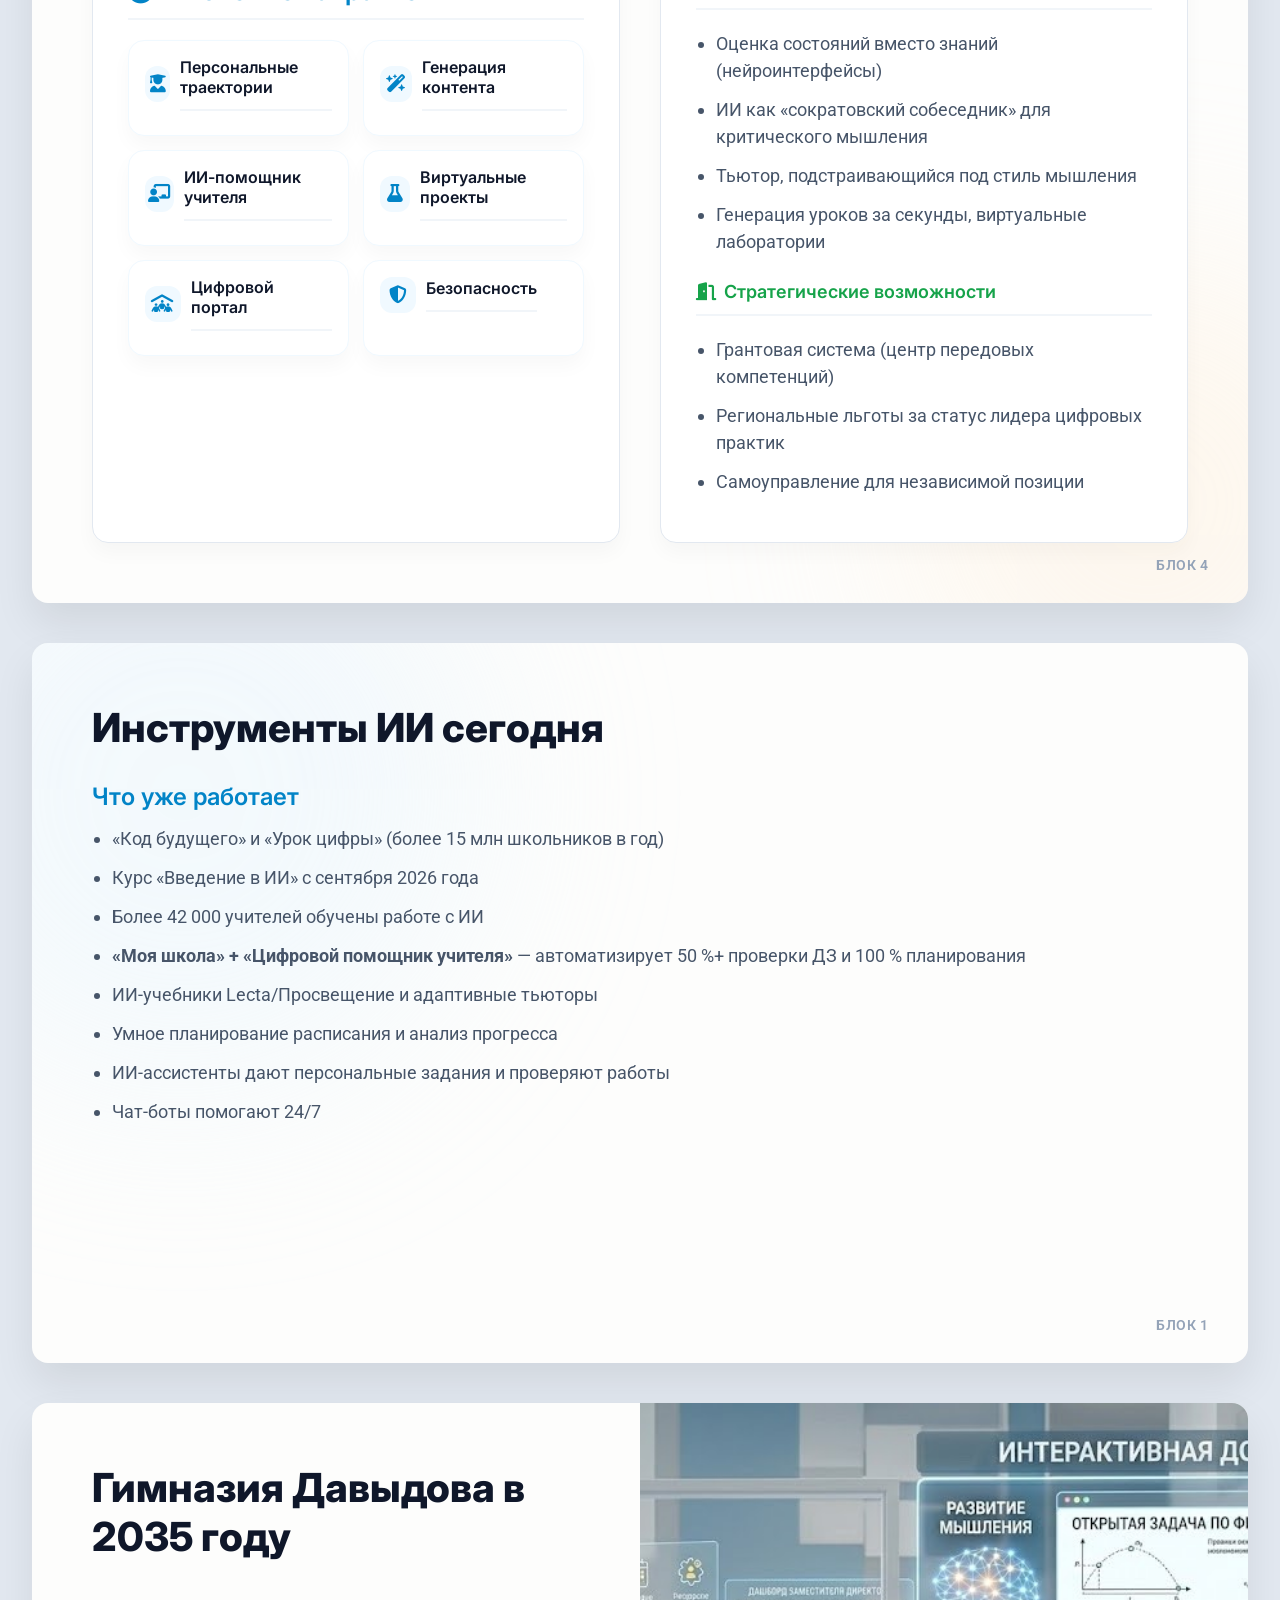
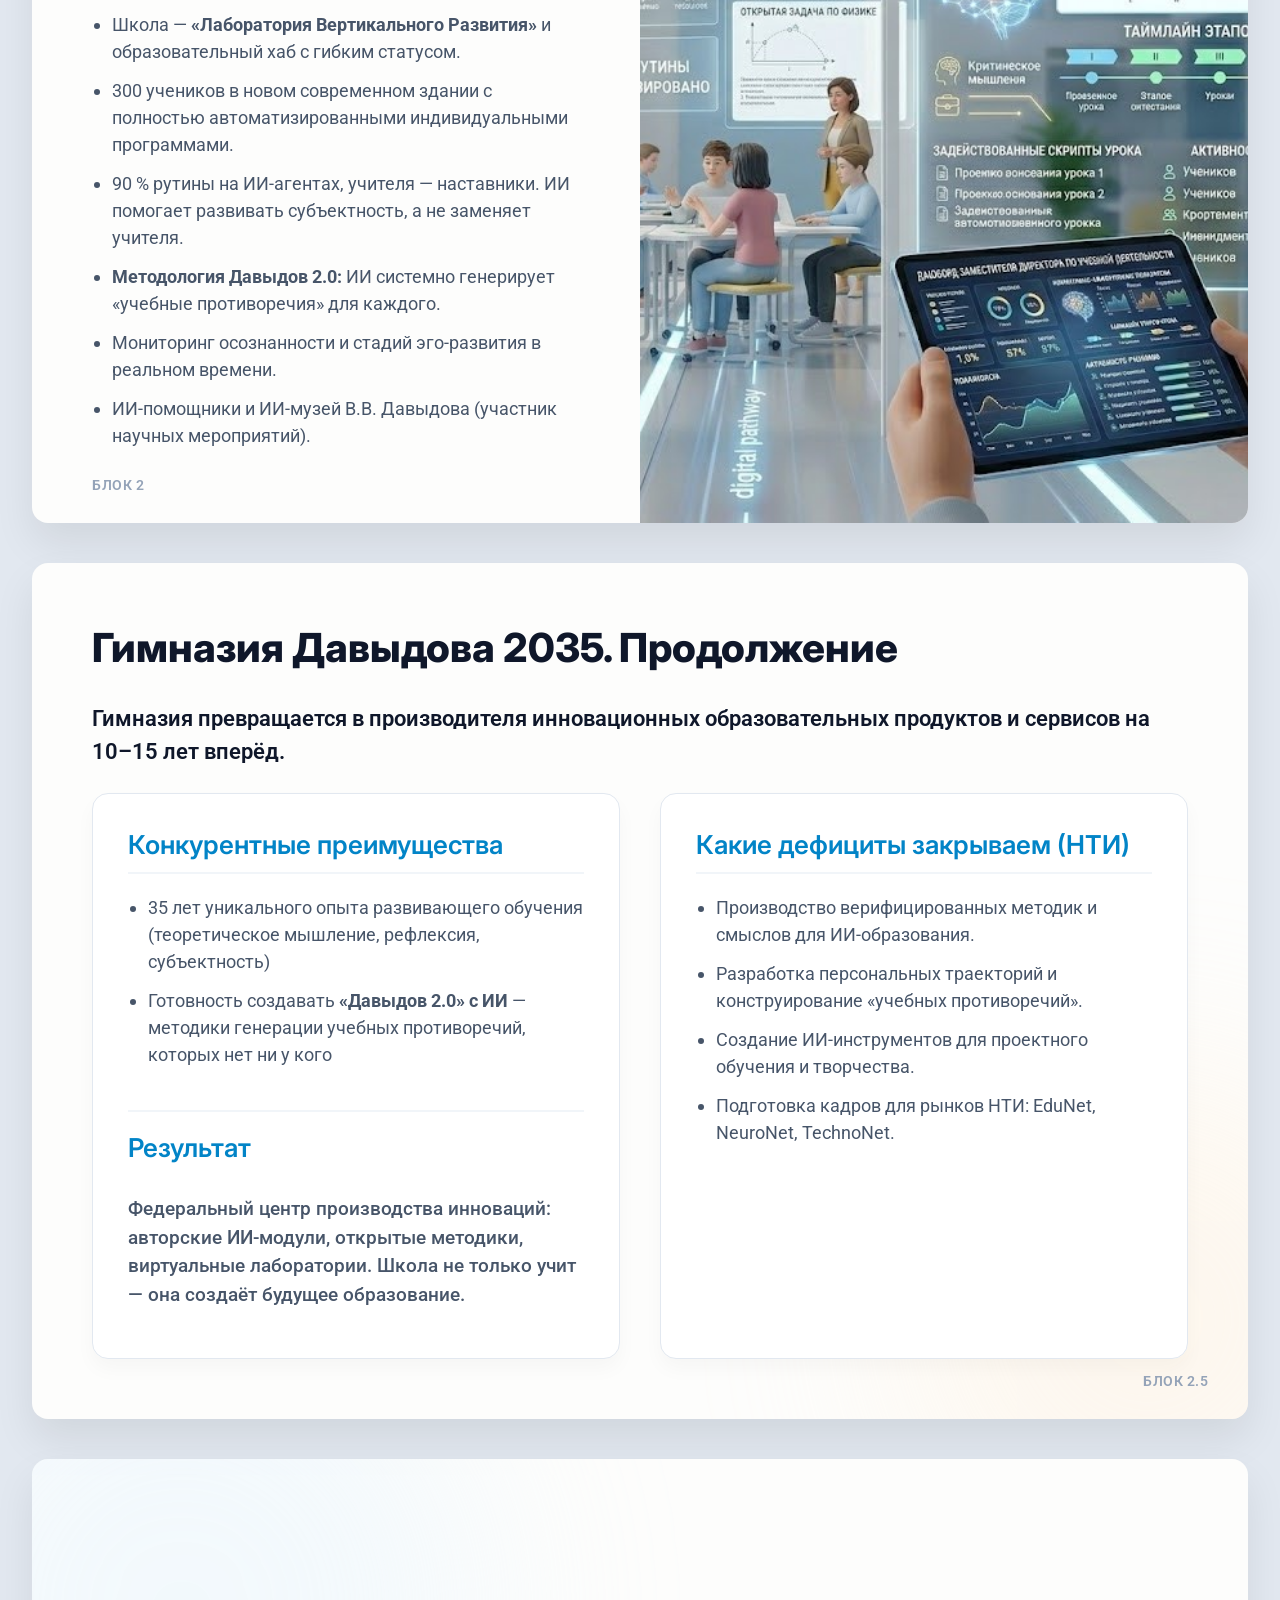
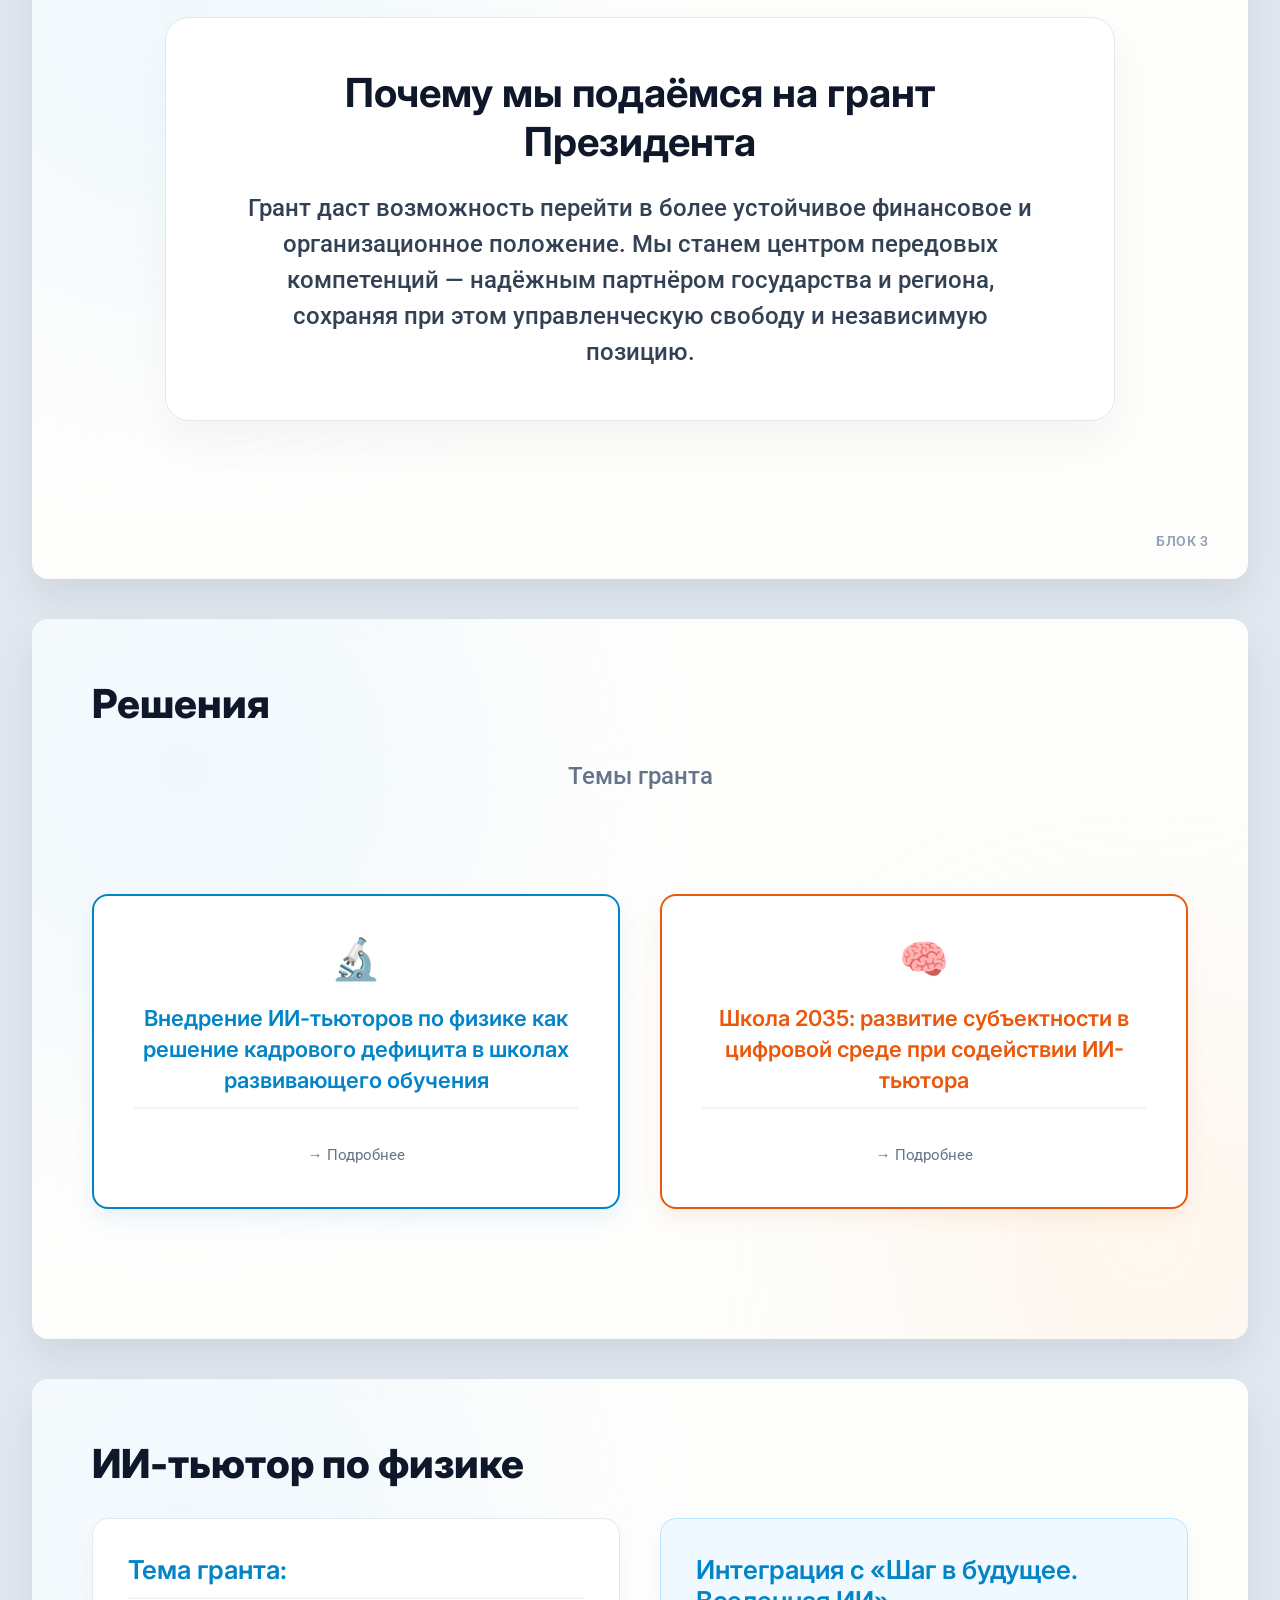
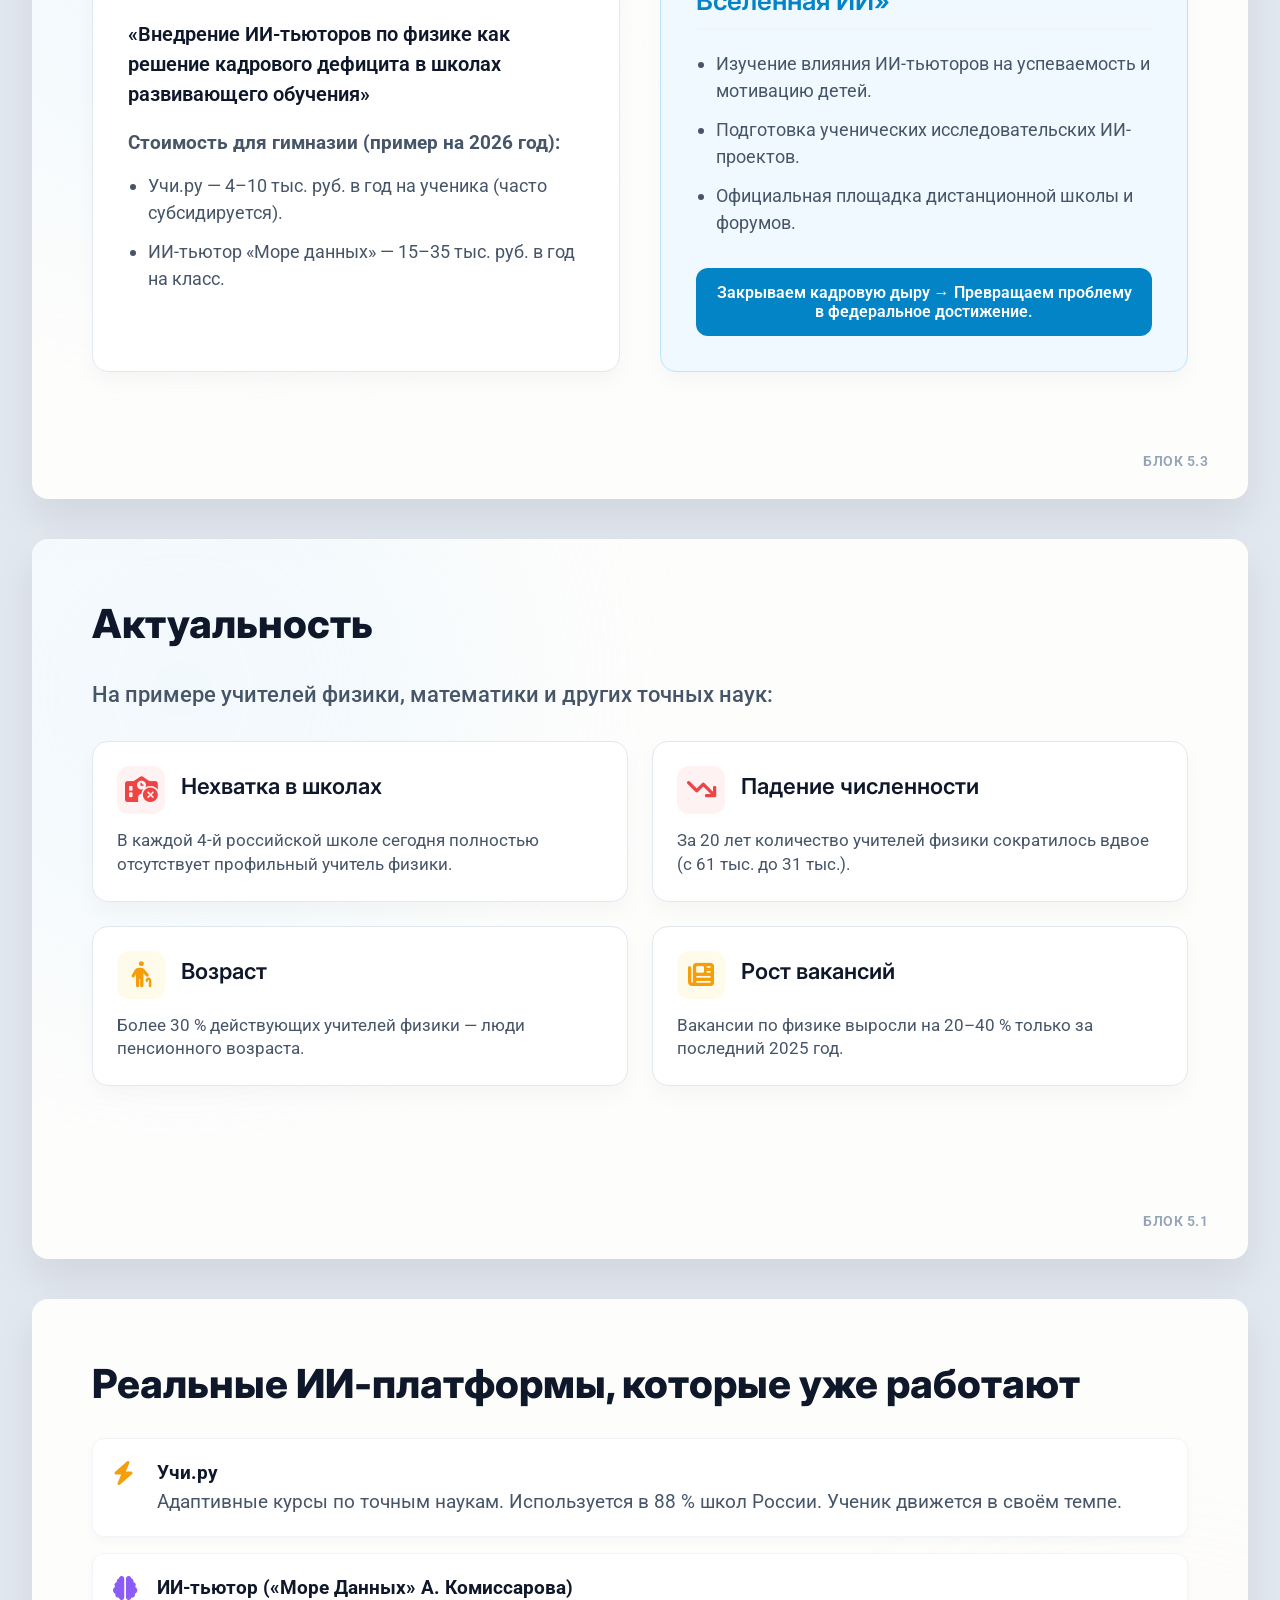
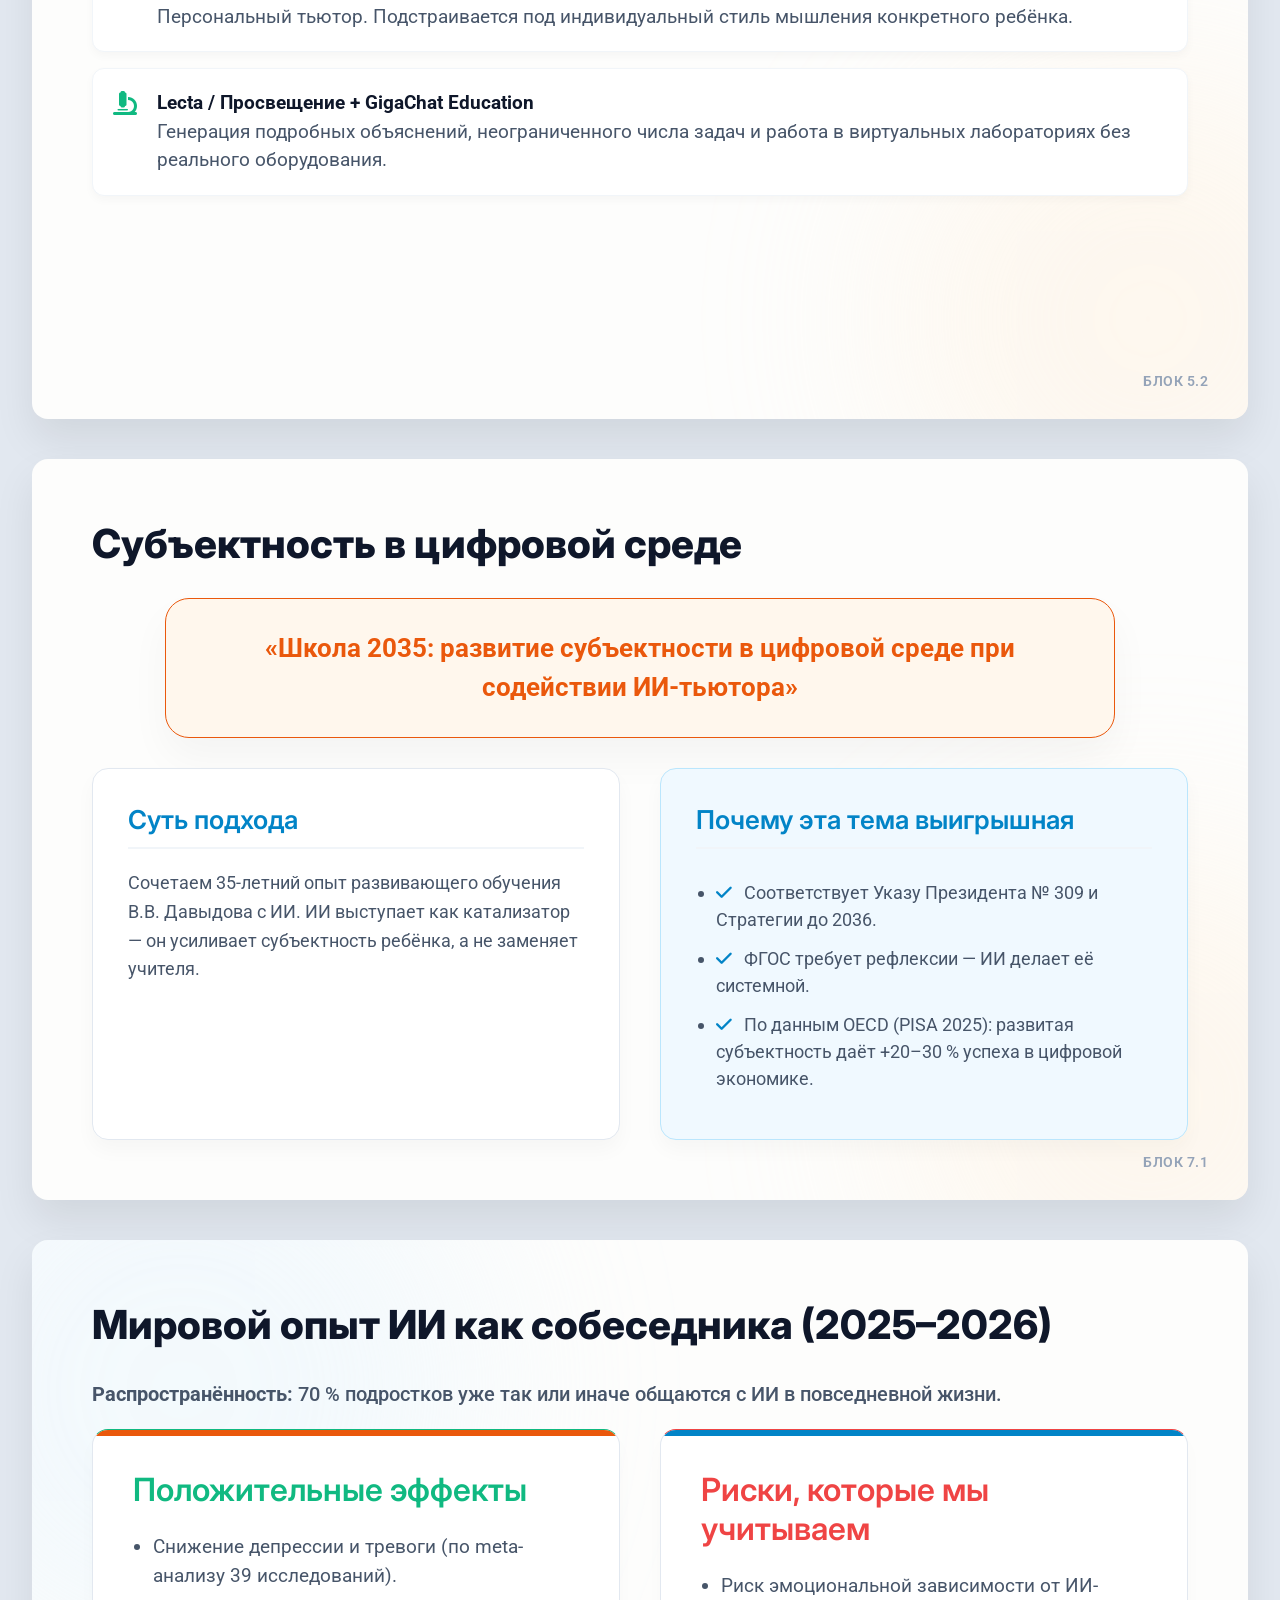
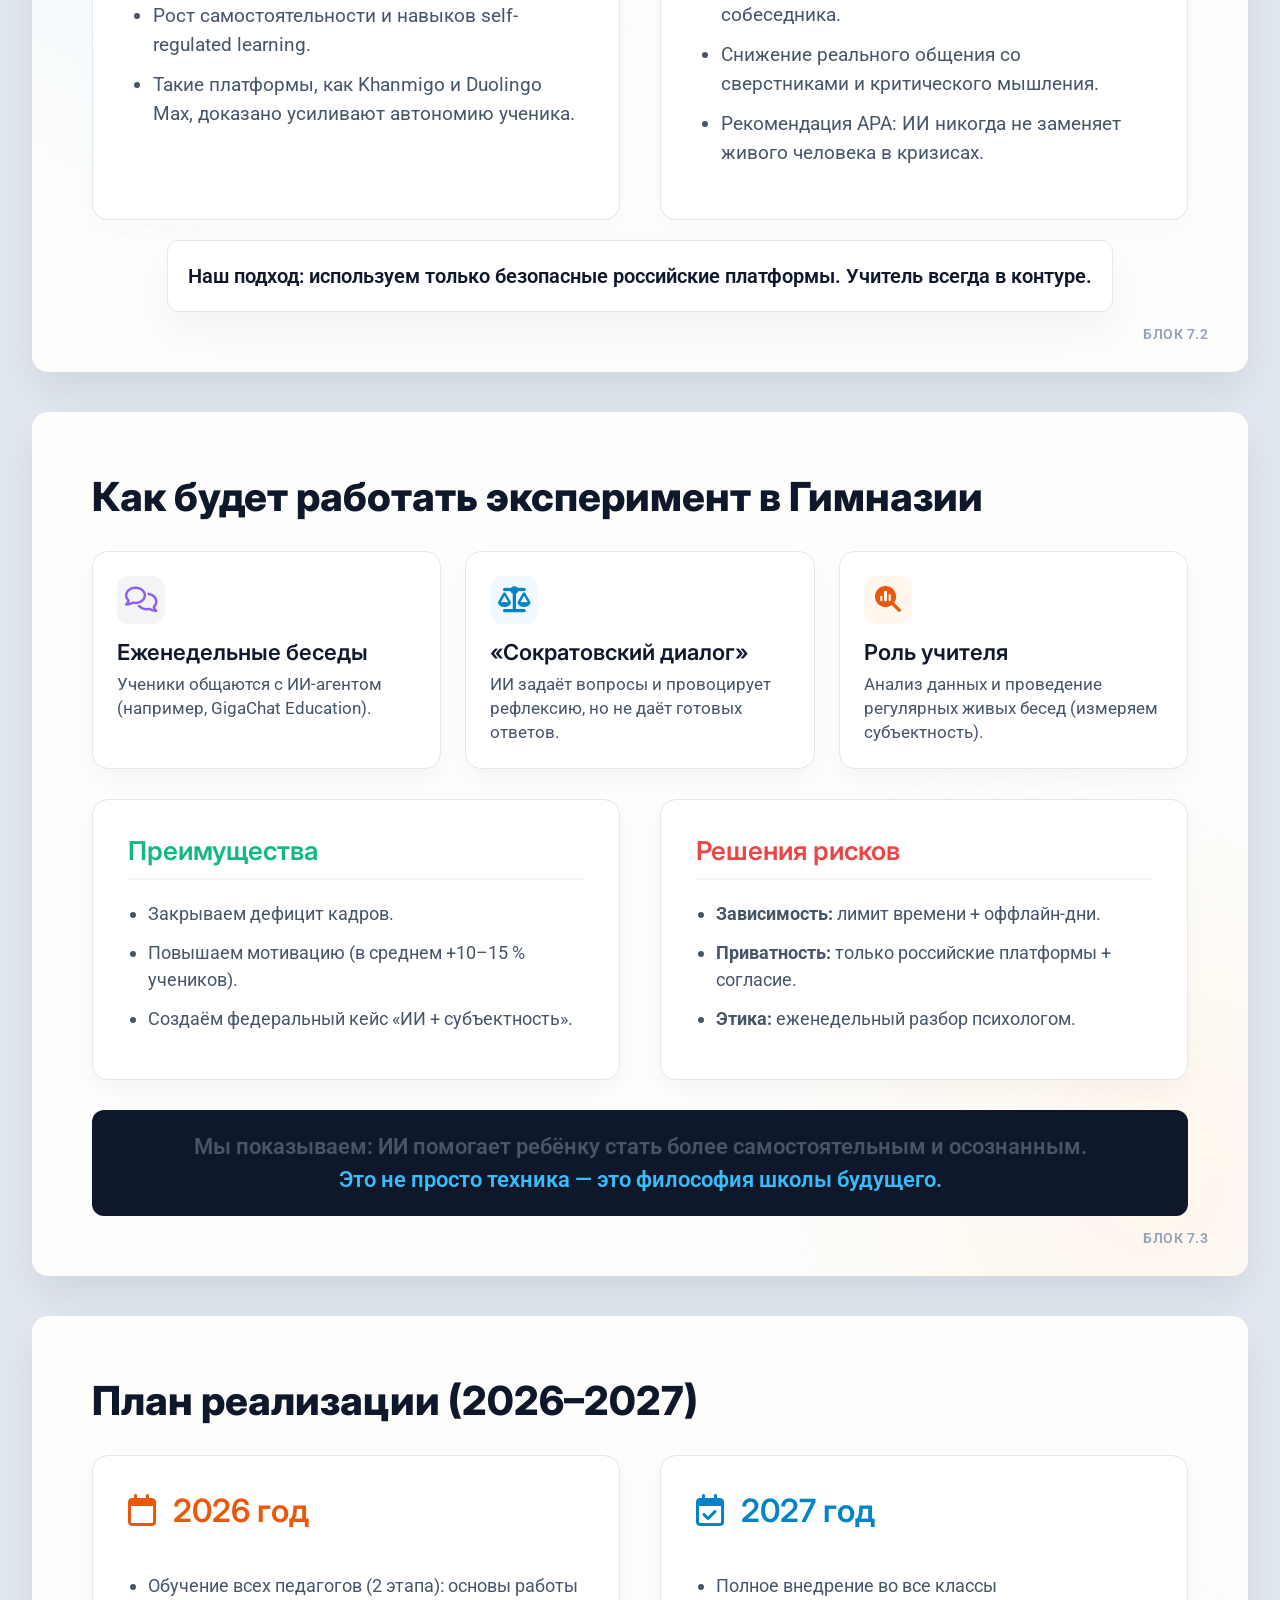
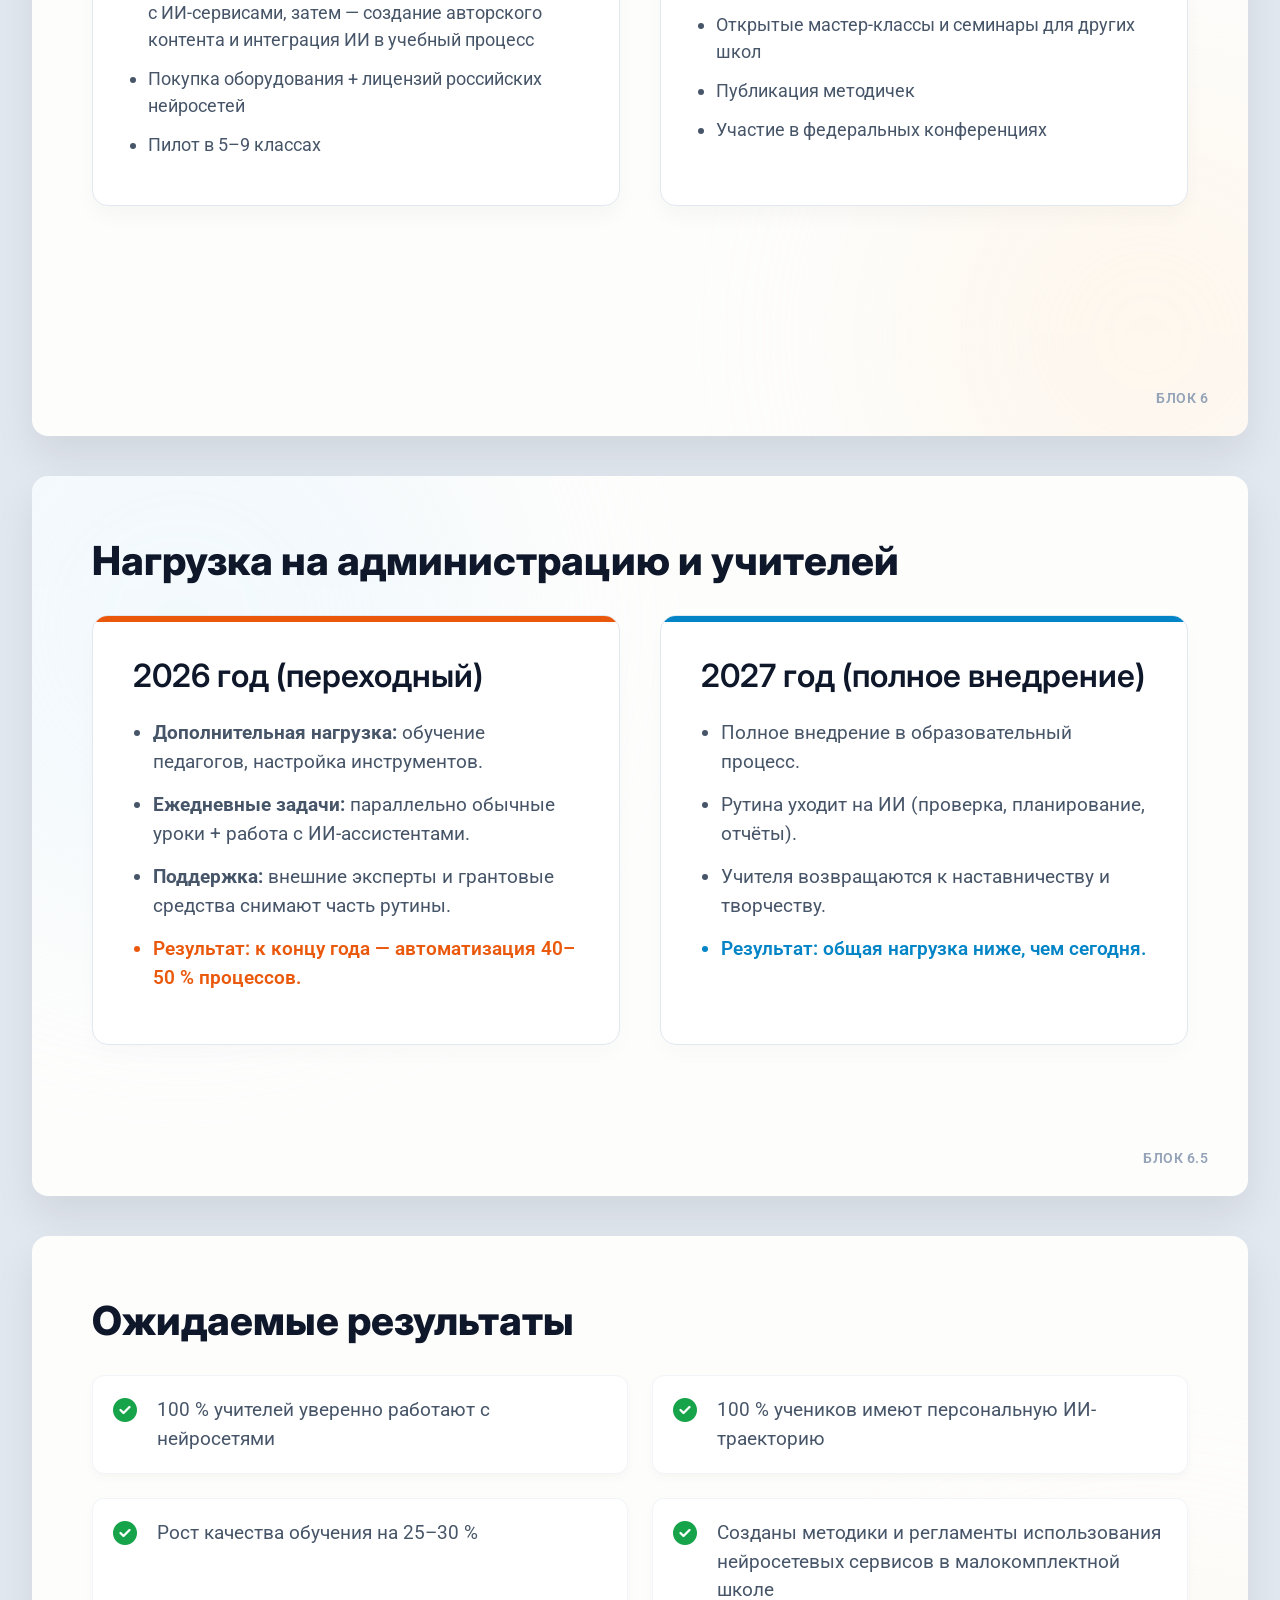
==== commit 620be68b: "Move image after Гимназия, compact ИИ-Перспективы right col, rename Инструменты ИИ сегодня" ====
--- a/presentation.html
+++ b/presentation.html
@@ -849,7 +849,8 @@
                         <div style="display: flex; align-items: center; gap: 12px; margin-bottom: 12px;">
                             <div
                                 style="width: 40px; height: 40px; border-radius: 12px; display: flex; align-items: center; justify-content: center; color: #ea580c; background: #fff7ed; font-size: 18px; flex-shrink: 0;">
-                                <i class="fa-solid fa-bullseye"></i></div>
+                                <i class="fa-solid fa-bullseye"></i>
+                            </div>
                             <h3 style="color: #ea580c; margin: 0; font-size: 20px;">Актуальные потребности</h3>
                         </div>
                         <p style="font-size: 13px; line-height: 1.6; color: #64748b; margin: 0;">
@@ -868,7 +869,8 @@
                         <div style="display: flex; align-items: center; gap: 12px; margin-bottom: 12px;">
                             <div
                                 style="width: 40px; height: 40px; border-radius: 12px; display: flex; align-items: center; justify-content: center; color: #0284c7; background: #f0f9ff; font-size: 18px; flex-shrink: 0;">
-                                <i class="fa-solid fa-chart-line"></i></div>
+                                <i class="fa-solid fa-chart-line"></i>
+                            </div>
                             <h3 style="color: #0284c7; margin: 0; font-size: 20px;">Конъюнктура</h3>
                         </div>
                         <p style="font-size: 13px; line-height: 1.6; color: #64748b; margin: 0;">
@@ -887,7 +889,8 @@
                         <div style="display: flex; align-items: center; gap: 12px; margin-bottom: 12px;">
                             <div
                                 style="width: 40px; height: 40px; border-radius: 12px; display: flex; align-items: center; justify-content: center; color: #8b5cf6; background: #f5f3ff; font-size: 18px; flex-shrink: 0;">
-                                <i class="fa-solid fa-lightbulb"></i></div>
+                                <i class="fa-solid fa-lightbulb"></i>
+                            </div>
                             <h3 style="color: #8b5cf6; margin: 0; font-size: 20px;">Варианты решений</h3>
                         </div>
                         <p style="font-size: 13px; line-height: 1.6; color: #64748b; margin: 0;">
@@ -907,7 +910,8 @@
                         <div style="display: flex; align-items: center; gap: 12px; margin-bottom: 12px;">
                             <div
                                 style="width: 40px; height: 40px; border-radius: 12px; display: flex; align-items: center; justify-content: center; color: #16a34a; background: #f0fdf4; font-size: 18px; flex-shrink: 0;">
-                                <i class="fa-solid fa-trophy"></i></div>
+                                <i class="fa-solid fa-trophy"></i>
+                            </div>
                             <h3 style="color: #16a34a; margin: 0; font-size: 20px;">Выгоды и перспективы</h3>
                         </div>
                         <p style="font-size: 13px; line-height: 1.6; color: #64748b; margin: 0;">
@@ -970,15 +974,6 @@
                 </div>
             </div>
         </div>
-    </div>
-
-    <!-- ═══════════════════════════════════════════════
-     СЛАЙД 2.5 — ИЛЛЮСТРАЦИЯ «ОБРАЗОВАНИЕ 2035»
-     ═══════════════════════════════════════════════ -->
-    <div class="slide-container" id="slide2b"
-        style="padding: 0; display: flex; align-items: center; justify-content: center; background: #f8fafc;">
-        <img src="Образование 2035.png" alt="Образование 2035"
-            style="max-width: 100%; max-height: 100%; object-fit: contain;">
     </div>
 
     <!-- ═══════════════════════════════════════════════
@@ -1015,6 +1010,15 @@
                 </div>
             </div>
         </div>
+    </div>
+
+    <!-- ═══════════════════════════════════════════════
+     СЛАЙД 2.5 — ИЛЛЮСТРАЦИЯ «ОБРАЗОВАНИЕ 2035»
+     ═══════════════════════════════════════════════ -->
+    <div class="slide-container" id="slide2b"
+        style="padding: 0; display: flex; align-items: center; justify-content: center; background: #f8fafc;">
+        <img src="Образование 2035.png" alt="Образование 2035"
+            style="max-width: 100%; max-height: 100%; object-fit: contain;">
     </div>
 
     <!-- ═══════════════════════════════════════════════
@@ -1115,21 +1119,20 @@
                     </div>
                 </div>
                 <div>
-                    <h3 style="color: #0284c7;"><i class="fa-solid fa-rocket" style="margin-right: 8px;"></i>Прогноз
-                        развития (3–5 лет)</h3>
-                    <ul class="clean-list">
-                        <li>Переход от оценки знаний к оценке состояний (нейроинтерфейсы и биосенсоры)</li>
-                        <li>ИИ как «сократовский собеседник» — провоцирует диалог и критическое мышление</li>
-                        <li>ИИ-тьютор подстраивается под стиль мышления ребёнка</li>
-                        <li>Генерация уроков и материалов за секунды</li>
-                        <li>Виртуальные лаборатории и симуляции</li>
+                    <h3 style="color: #0284c7; font-size: 18px;"><i class="fa-solid fa-rocket"
+                            style="margin-right: 8px;"></i>Прогноз (3–5 лет)</h3>
+                    <ul class="clean-list" style="font-size: 15px; line-height: 1.5;">
+                        <li>Оценка состояний вместо знаний (нейроинтерфейсы)</li>
+                        <li>ИИ как «сократовский собеседник» для критического мышления</li>
+                        <li>Тьютор, подстраивающийся под стиль мышления</li>
+                        <li>Генерация уроков за секунды, виртуальные лаборатории</li>
                     </ul>
-                    <h3 style="color: #16a34a; margin-top: 20px;"><i class="fa-solid fa-door-open"
+                    <h3 style="color: #16a34a; margin-top: 14px; font-size: 18px;"><i class="fa-solid fa-door-open"
                             style="margin-right: 8px;"></i>Стратегические возможности</h3>
-                    <ul class="clean-list">
-                        <li>Переход на грантовую систему (как центр передовых компетенций)</li>
-                        <li>Региональные льготы за счёт статуса лидера цифровых практик</li>
-                        <li>Модель самоуправления для сохранения независимой позиции</li>
+                    <ul class="clean-list" style="font-size: 15px; line-height: 1.5;">
+                        <li>Грантовая система (центр передовых компетенций)</li>
+                        <li>Региональные льготы за статус лидера цифровых практик</li>
+                        <li>Самоуправление для независимой позиции</li>
                     </ul>
                 </div>
             </div>
@@ -1141,7 +1144,7 @@
      ═══════════════════════════════════════════════ -->
     <div class="slide-container" id="slide4">
         <div class="bg-blob blob-blue"></div>
-        <h2 class="slide-title">Инструменты ИИ: что работает и перспективы</h2>
+        <h2 class="slide-title">Инструменты ИИ сегодня</h2>
         <div class="block-marker">Блок 1</div>
         <div class="content-area">
             <h3>Что уже работает</h3>
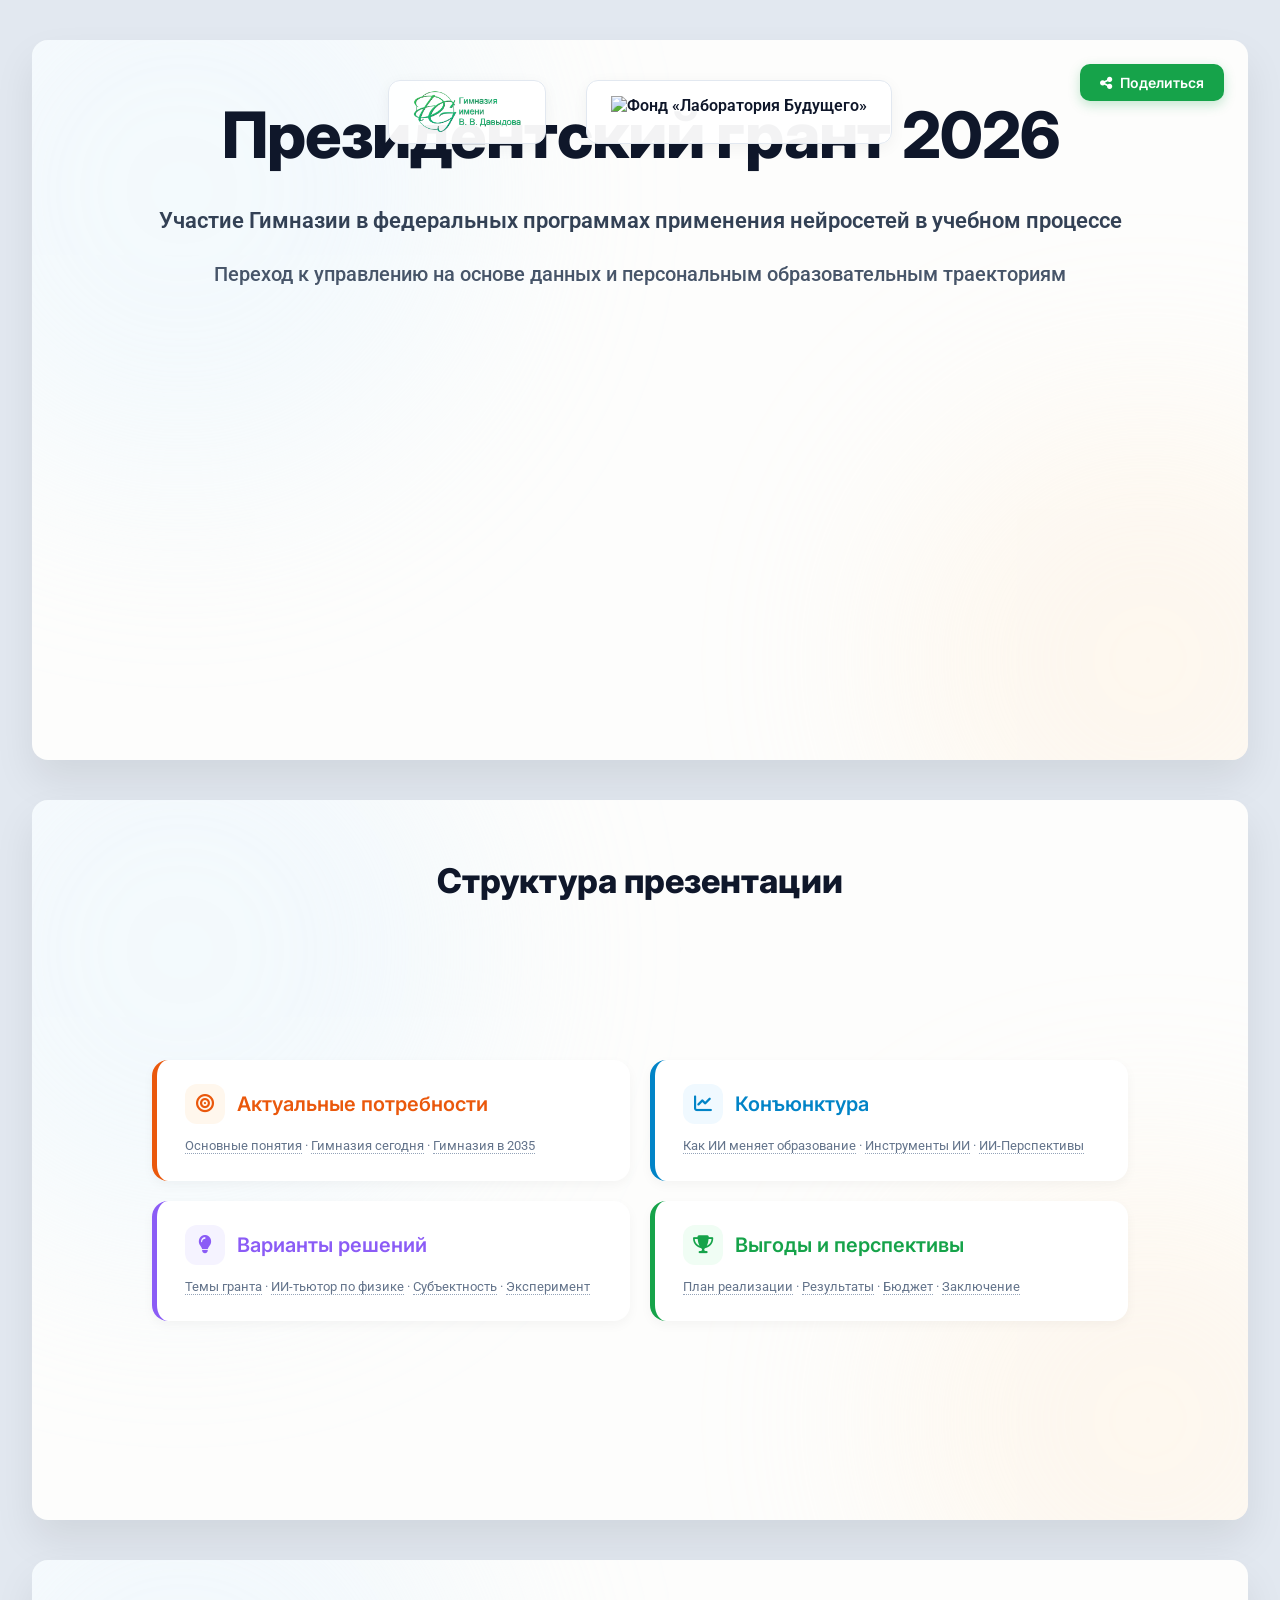
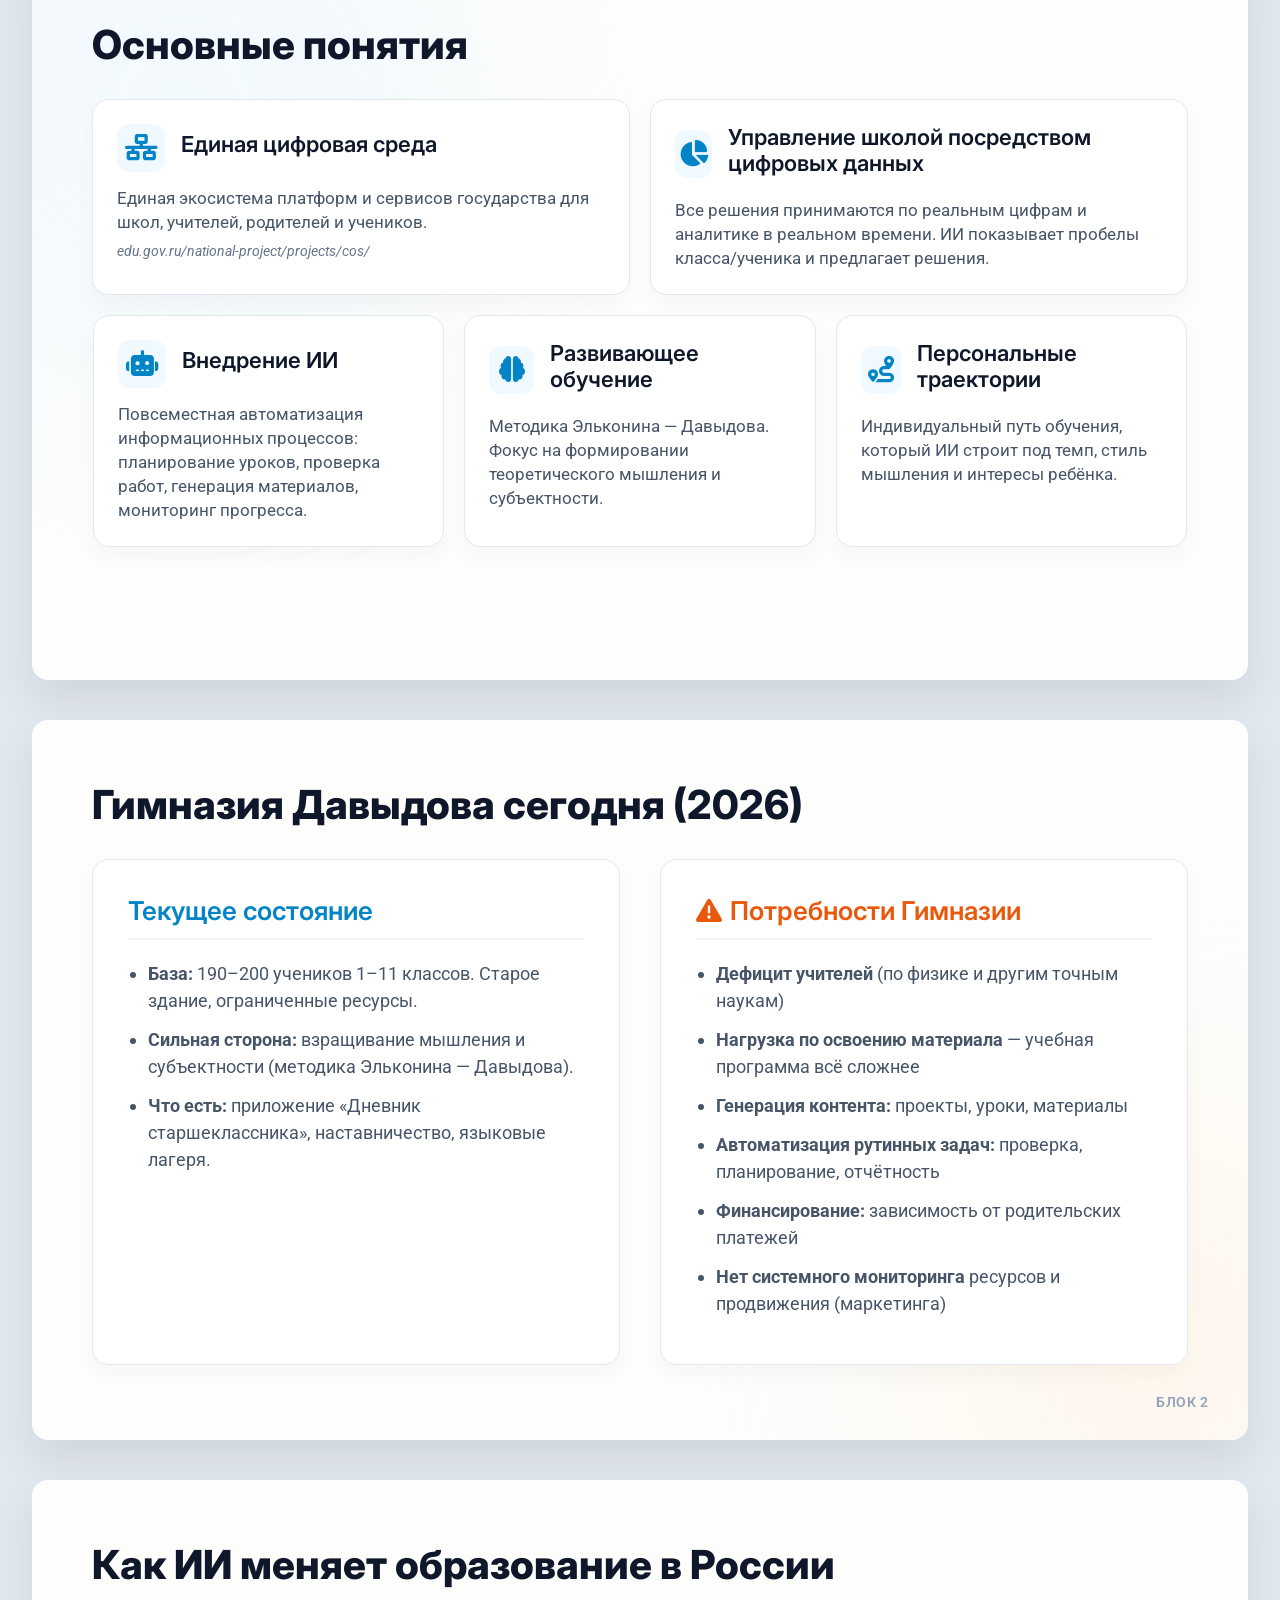
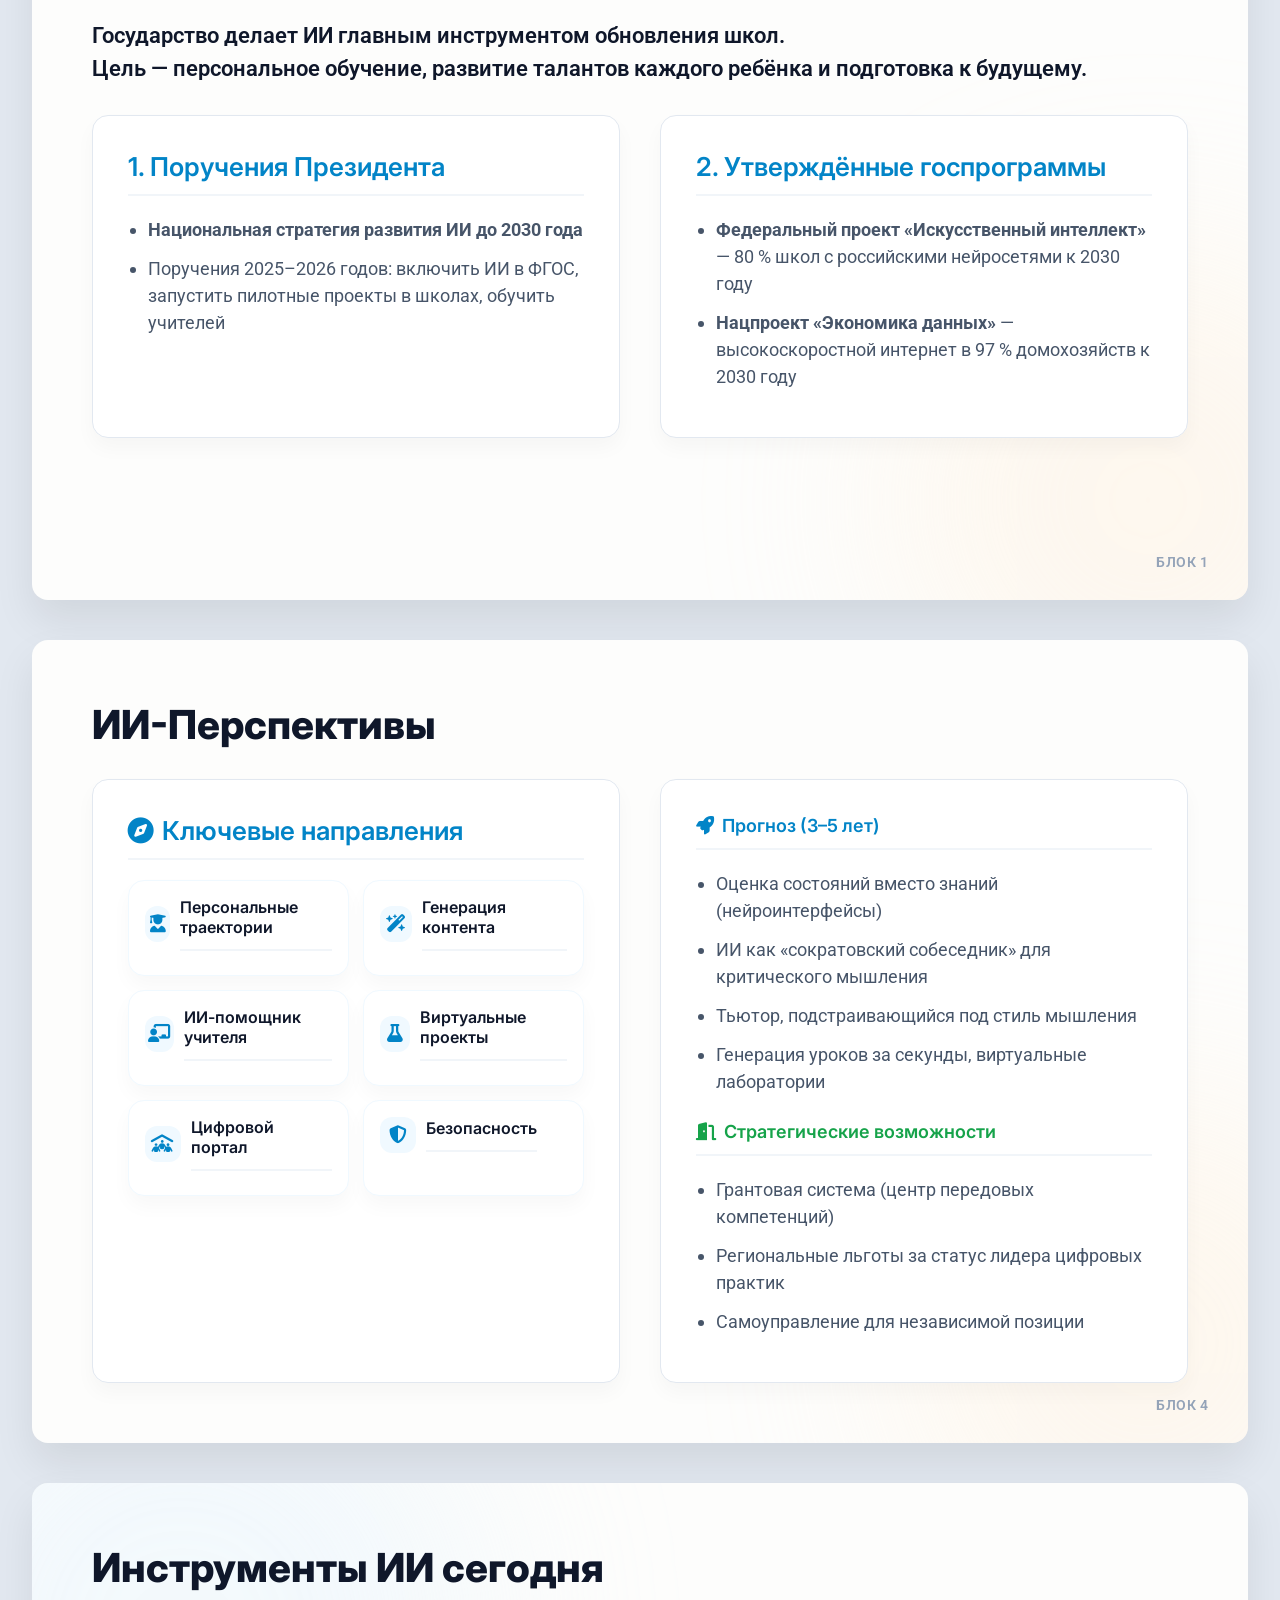
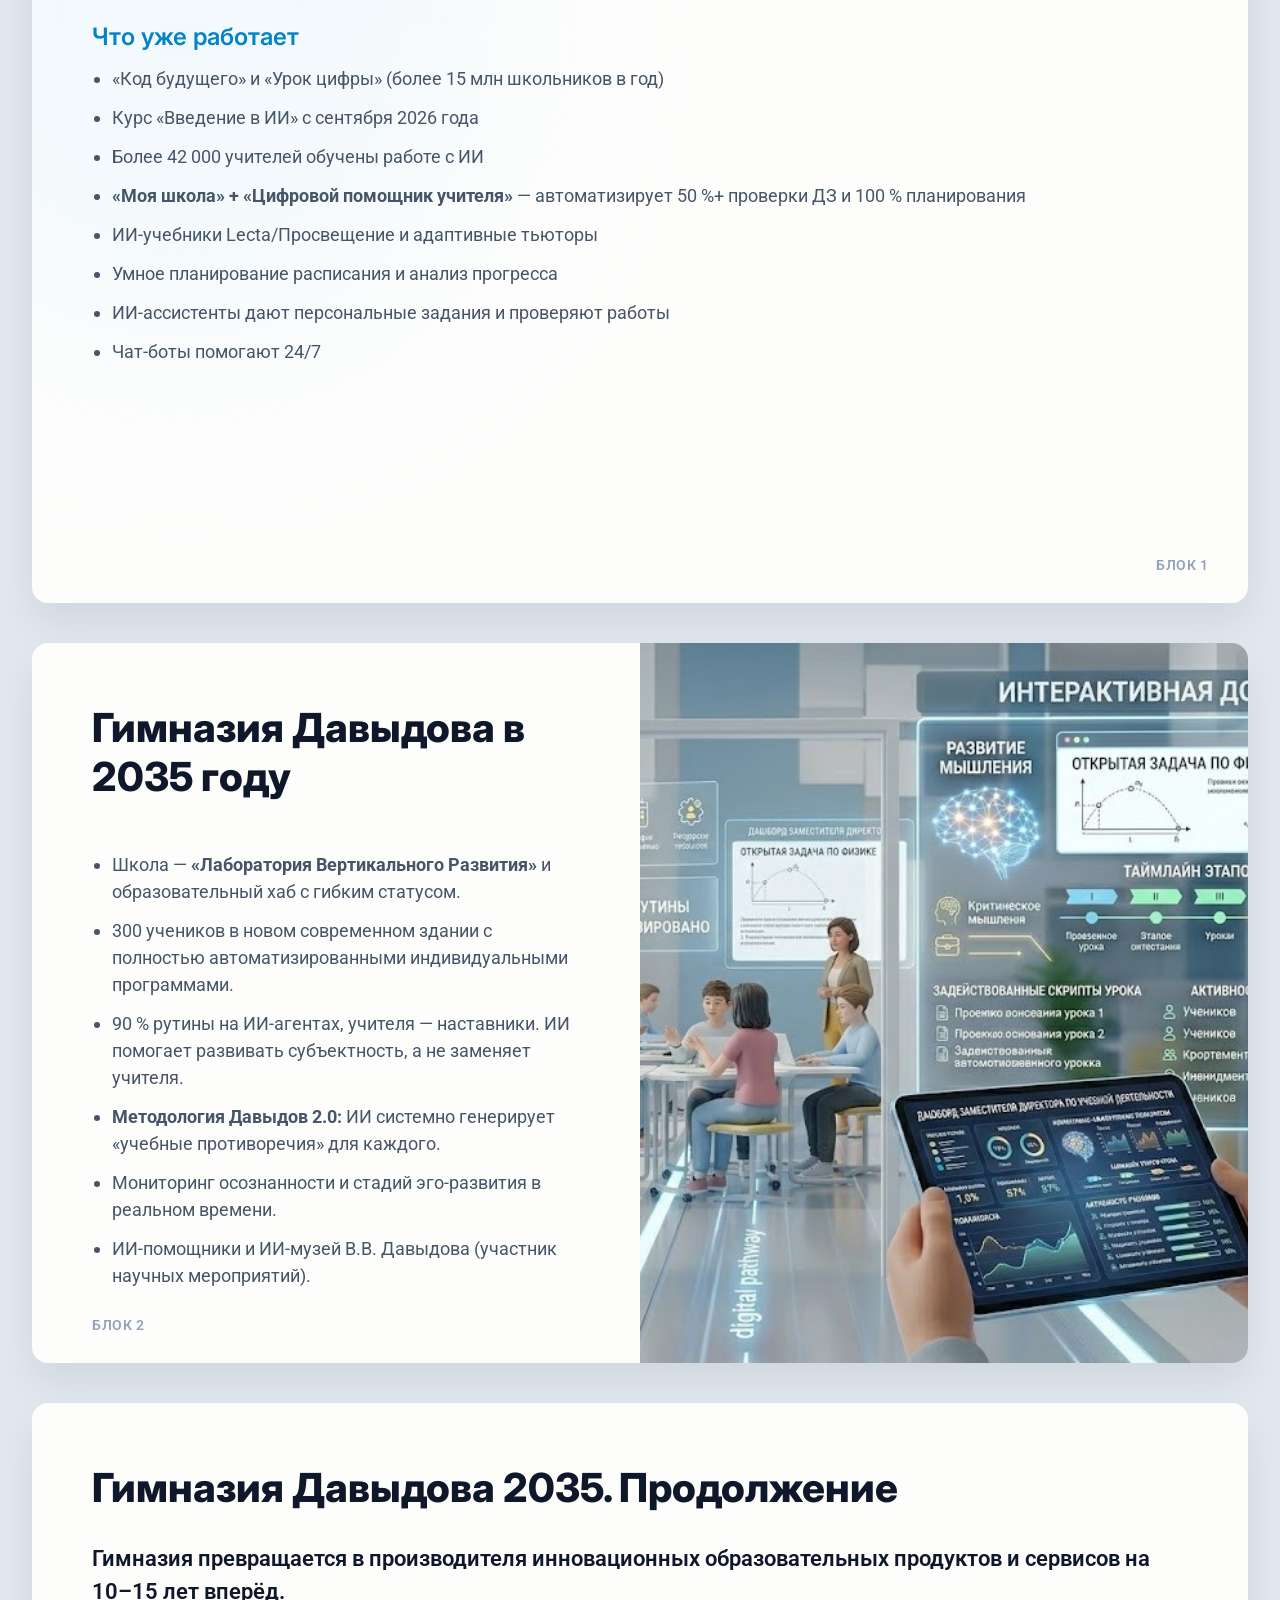
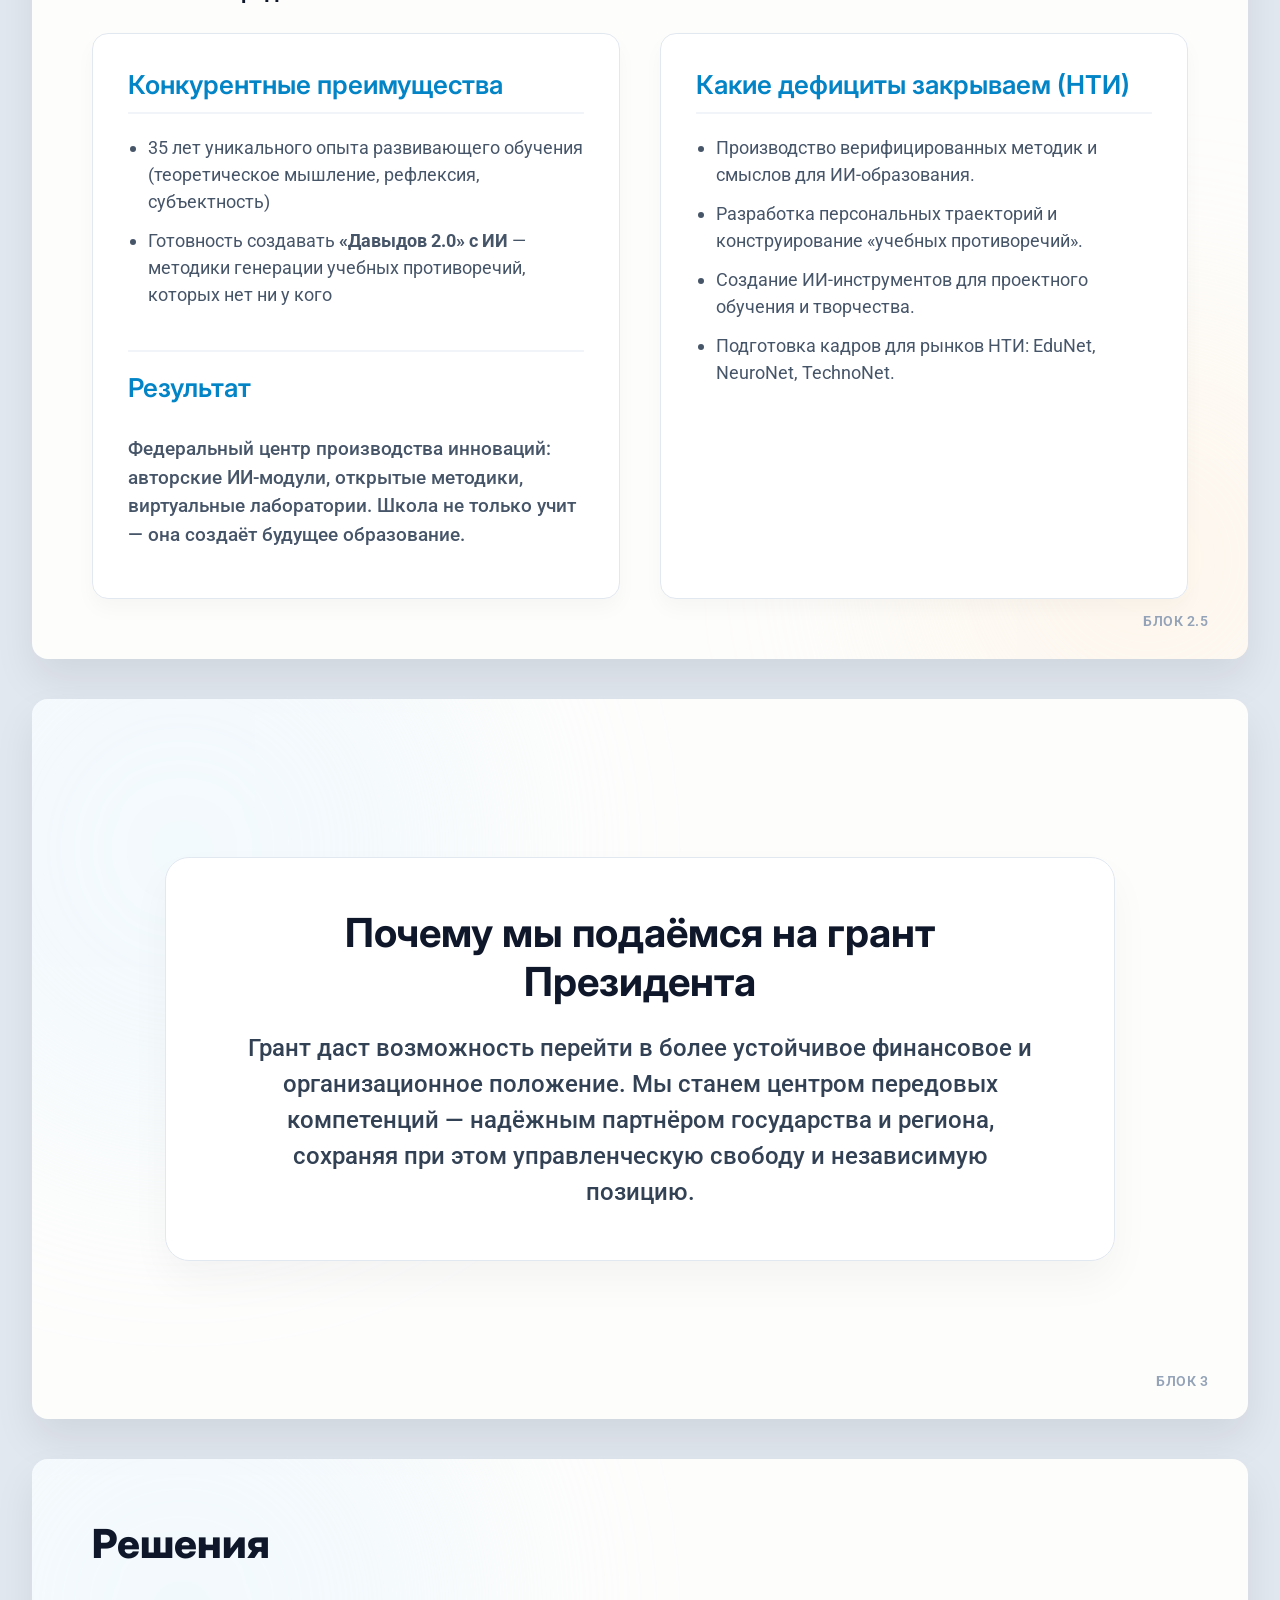
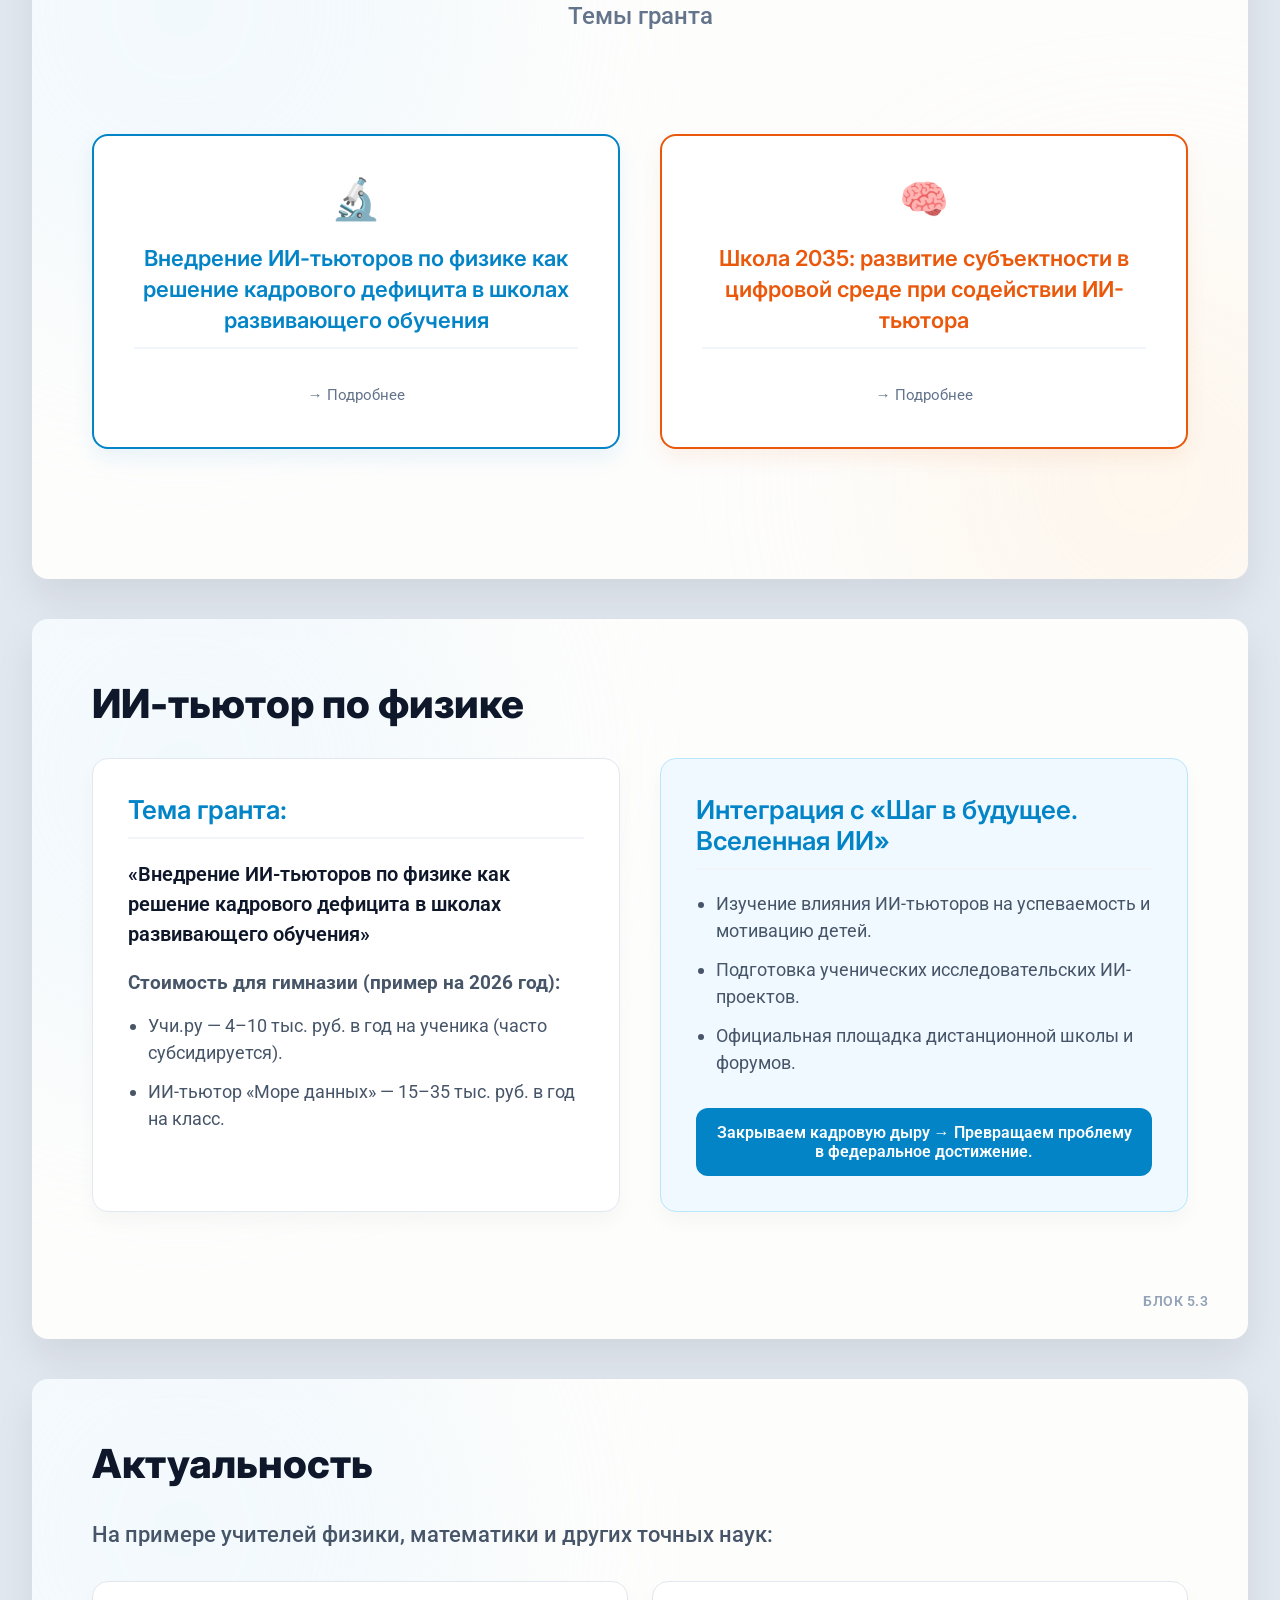
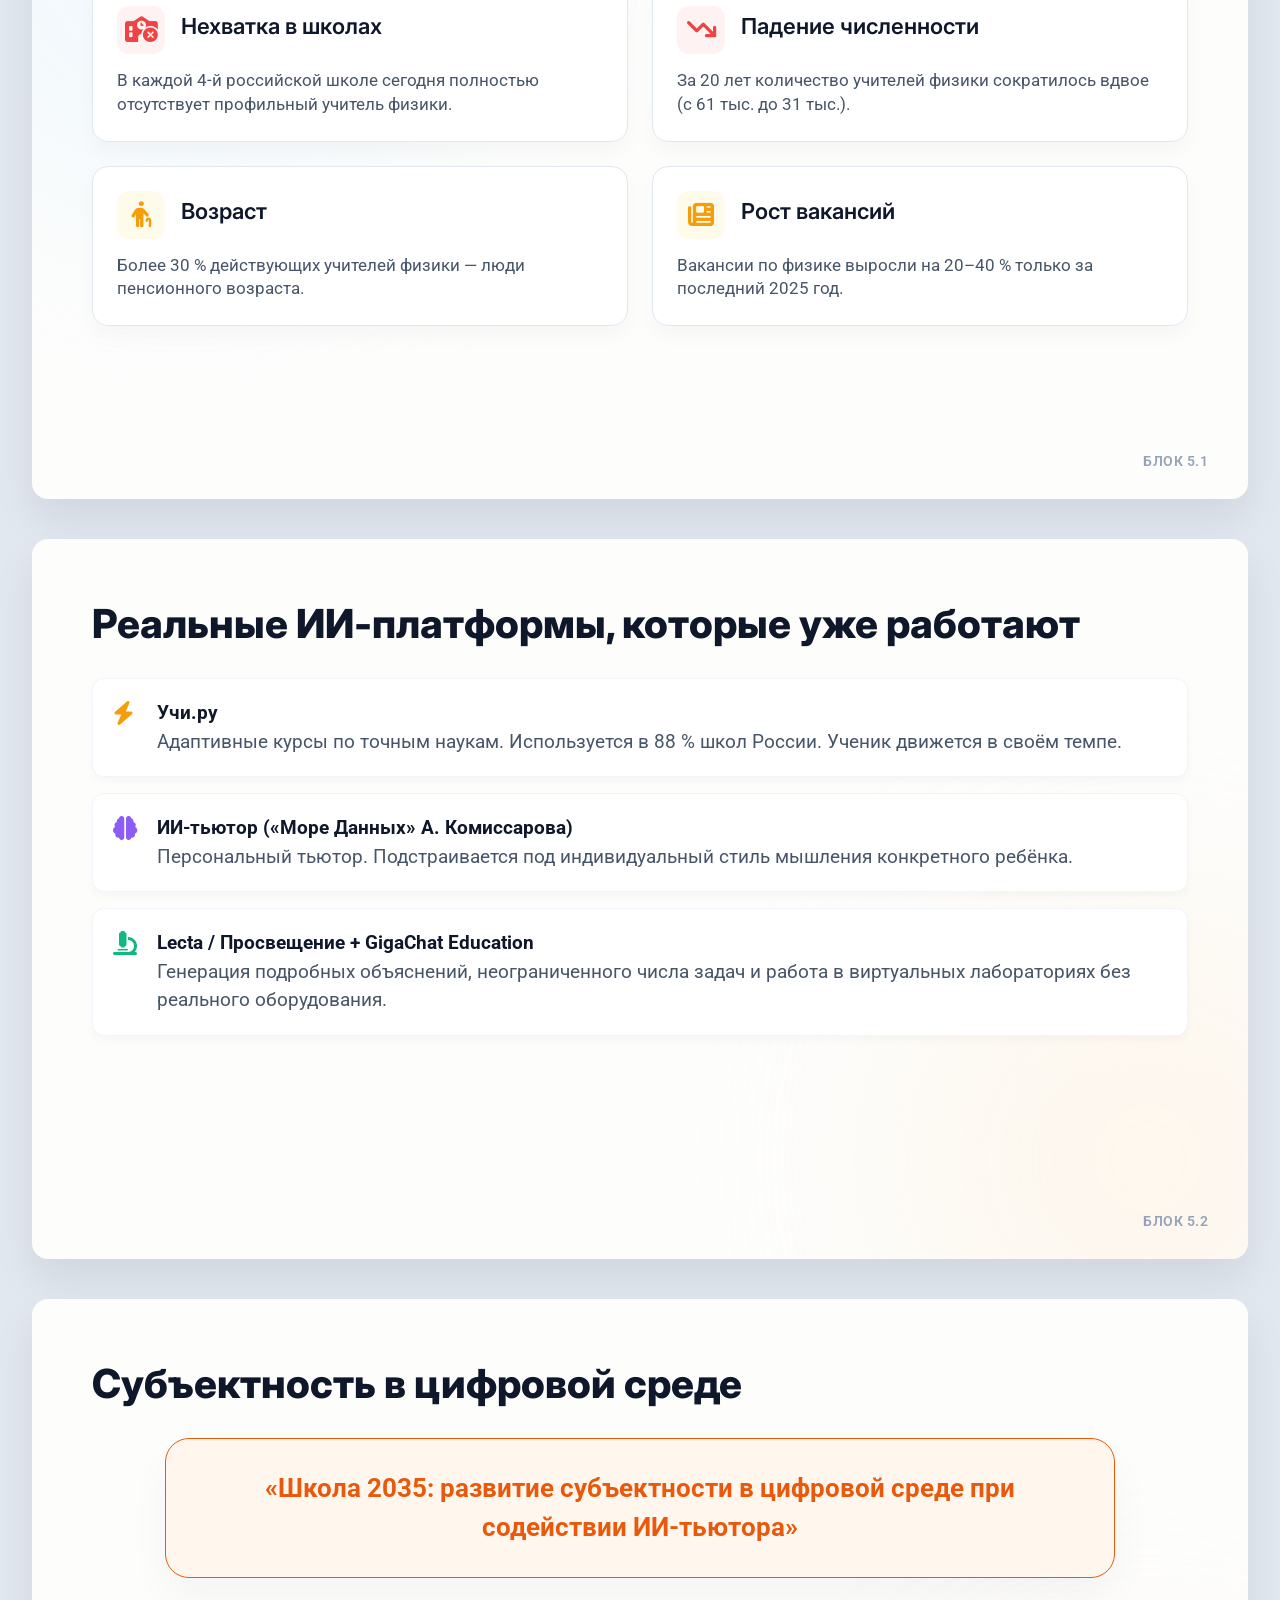
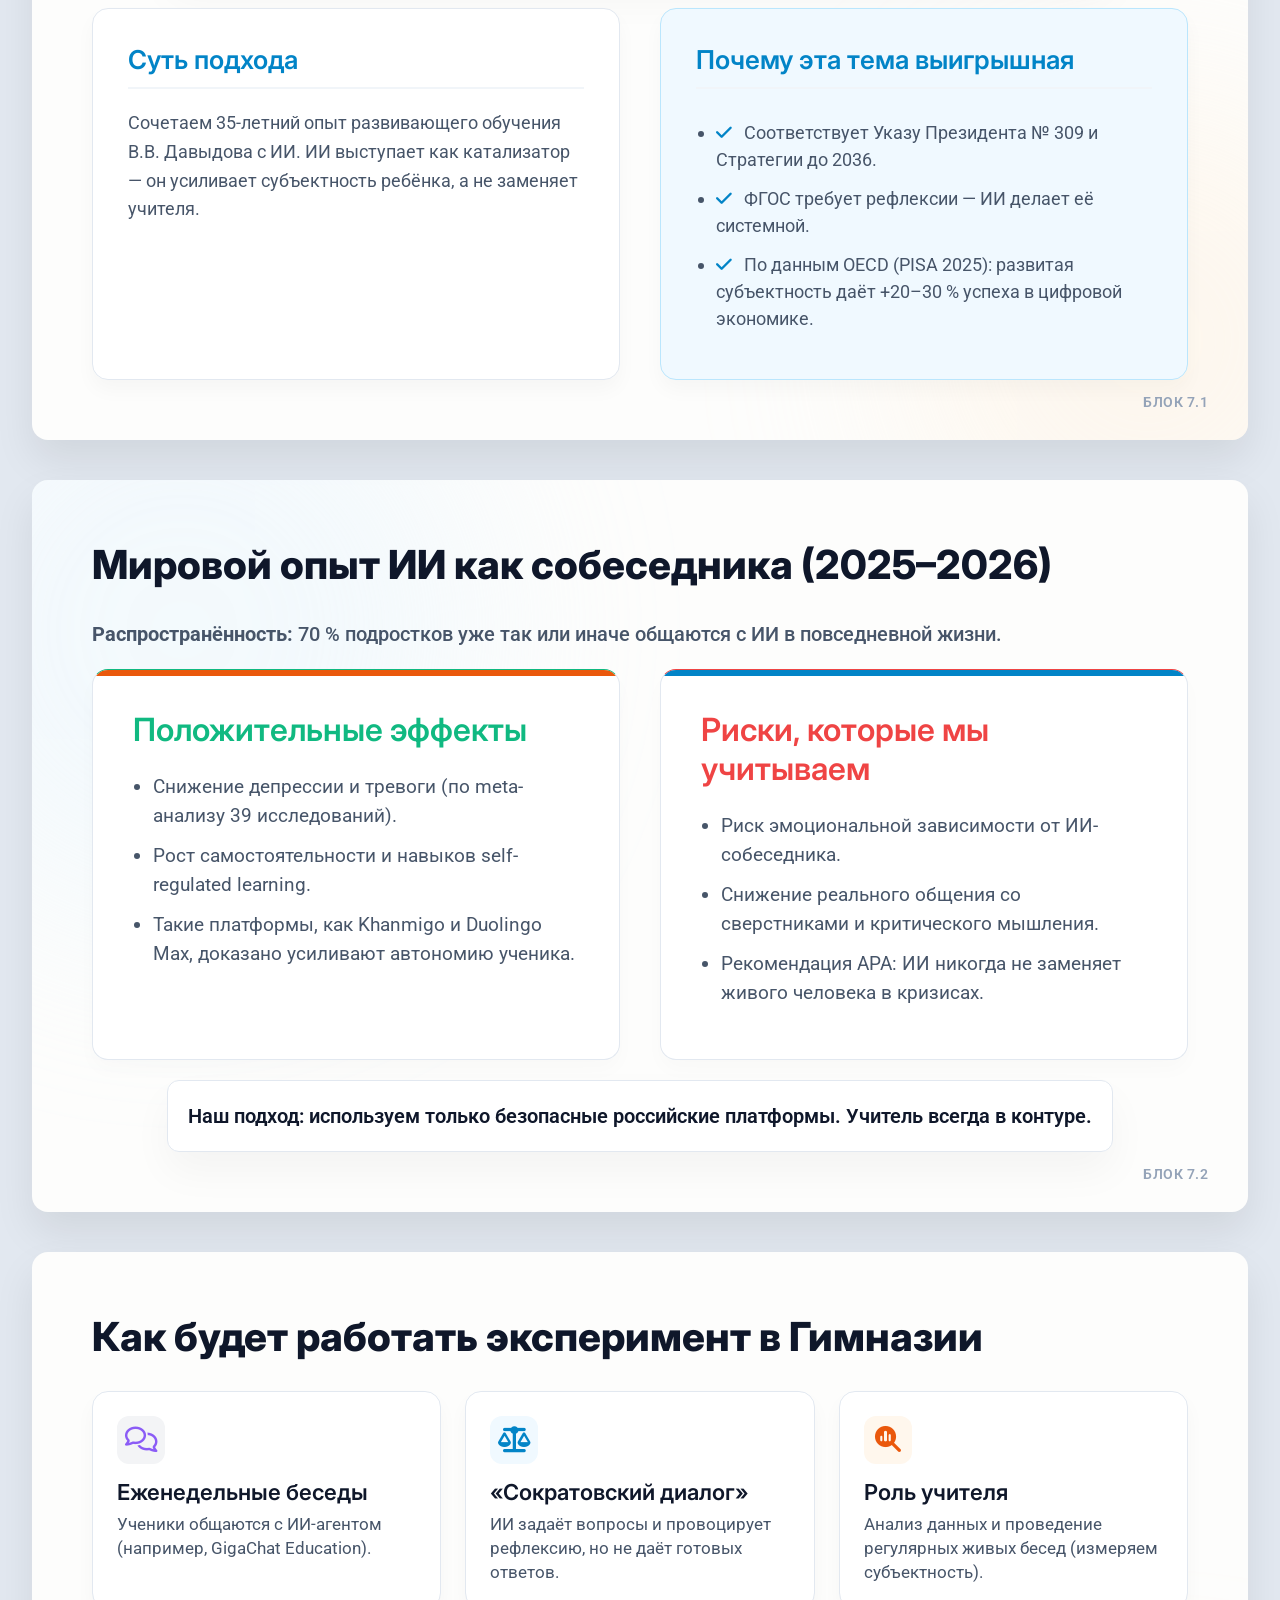
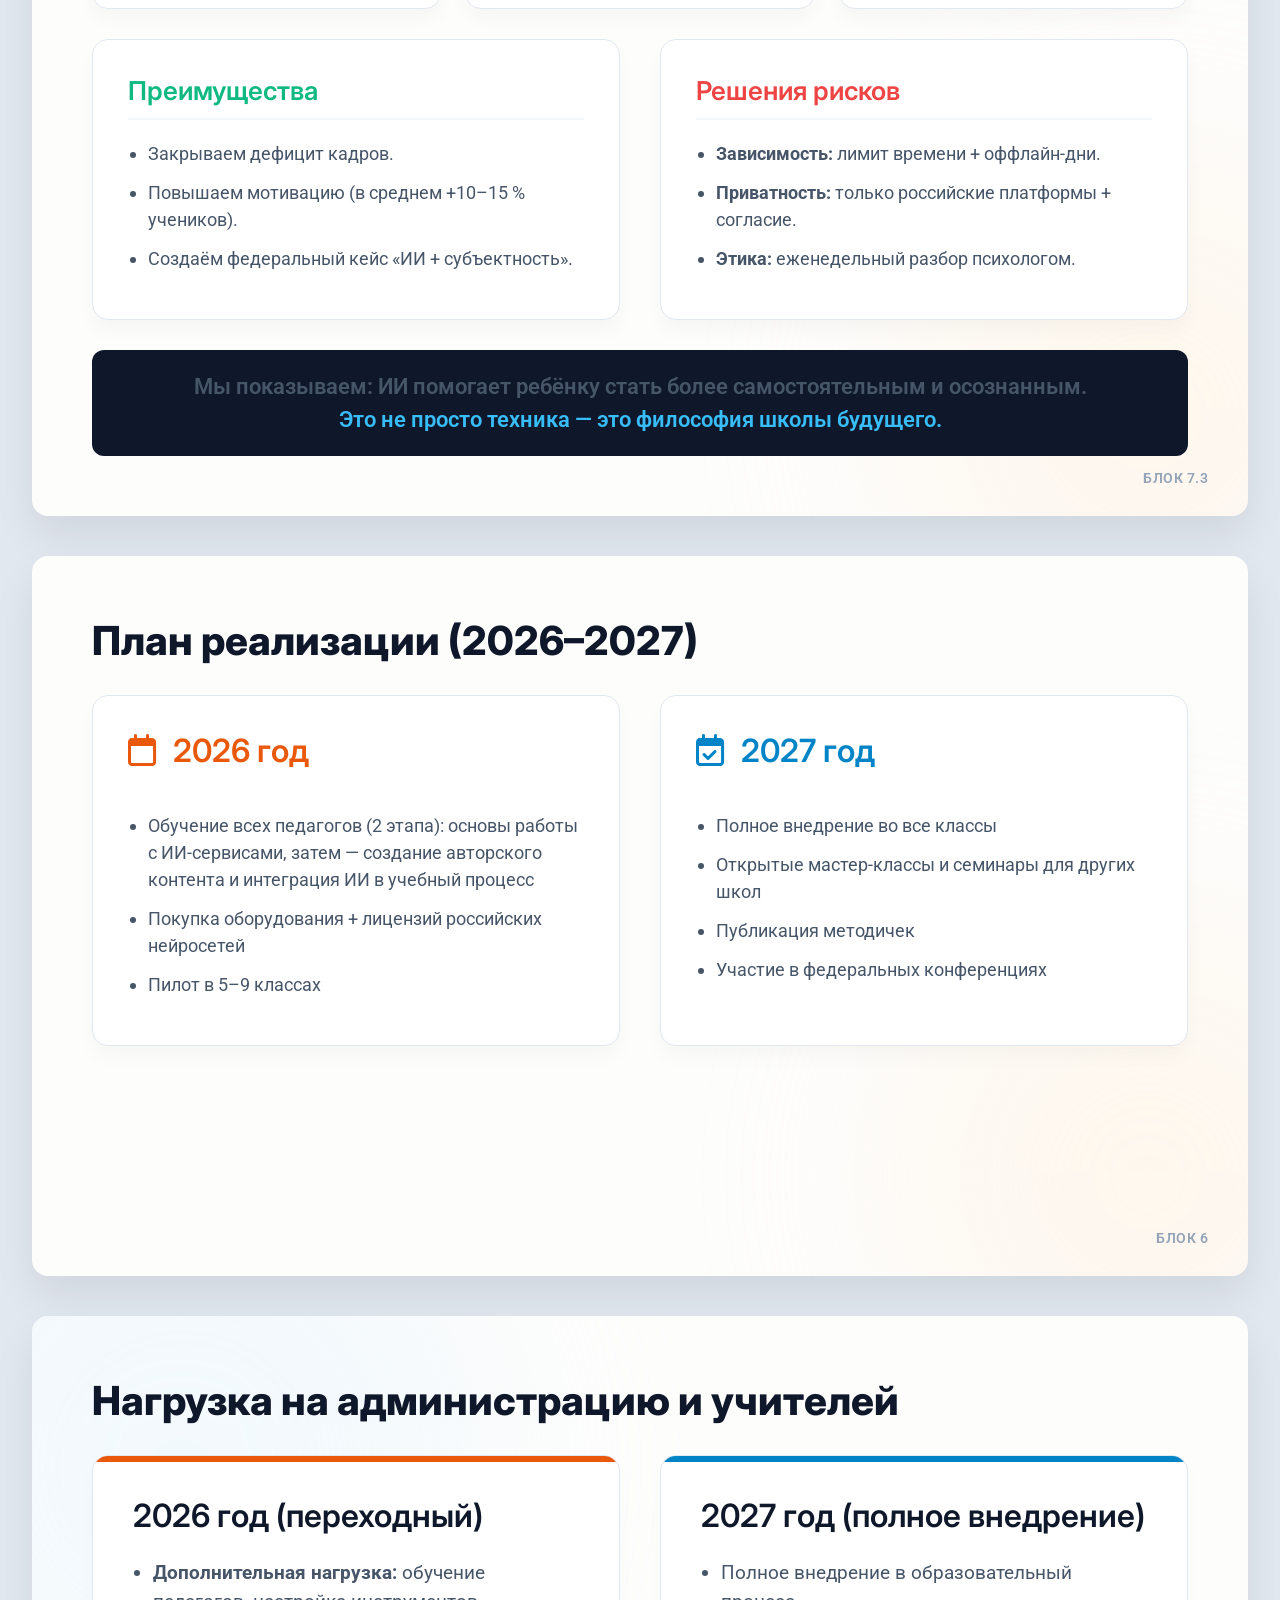
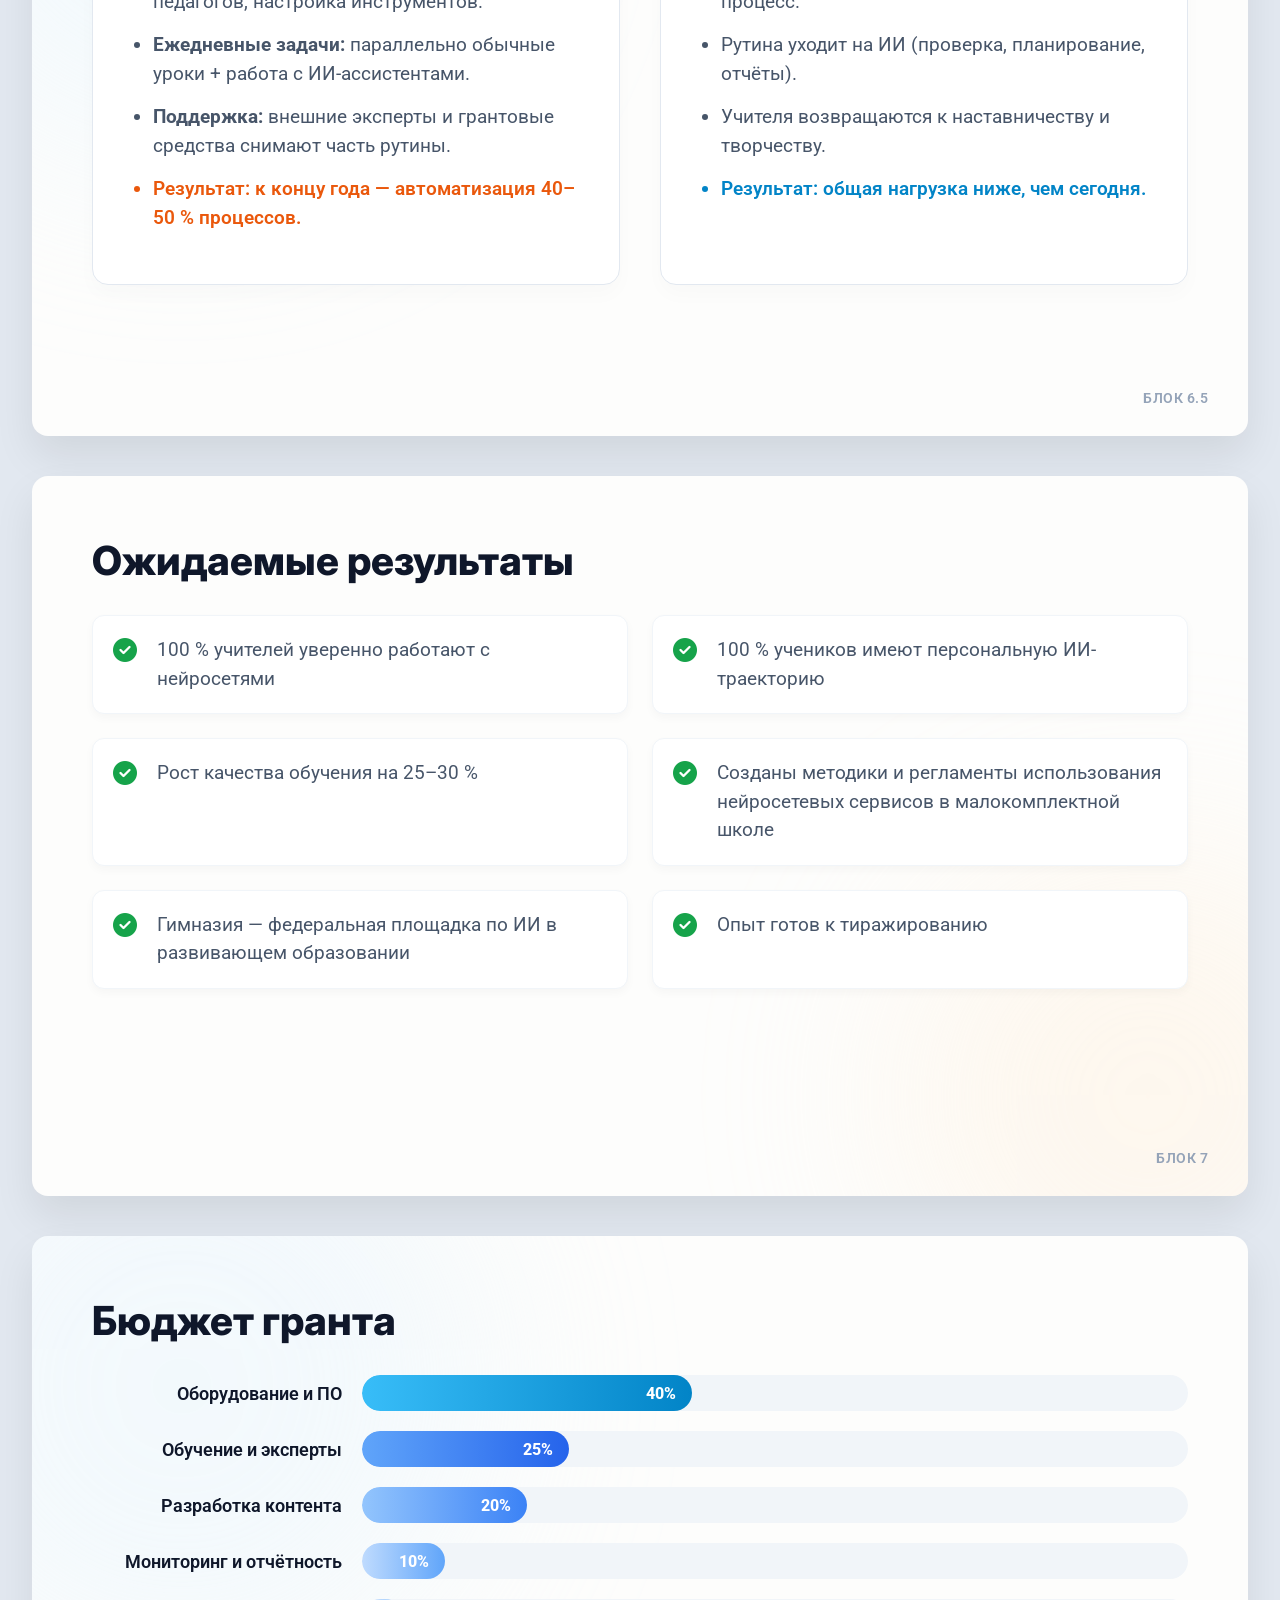
==== commit 405b49d7: "Remove Образование 2035 illustration slide" ====
--- a/presentation.html
+++ b/presentation.html
@@ -1012,14 +1012,6 @@
         </div>
     </div>
 
-    <!-- ═══════════════════════════════════════════════
-     СЛАЙД 2.5 — ИЛЛЮСТРАЦИЯ «ОБРАЗОВАНИЕ 2035»
-     ═══════════════════════════════════════════════ -->
-    <div class="slide-container" id="slide2b"
-        style="padding: 0; display: flex; align-items: center; justify-content: center; background: #f8fafc;">
-        <img src="Образование 2035.png" alt="Образование 2035"
-            style="max-width: 100%; max-height: 100%; object-fit: contain;">
-    </div>
 
     <!-- ═══════════════════════════════════════════════
      СЛАЙД 3 — КАК ИИ МЕНЯЕТ ОБРАЗОВАНИЕ
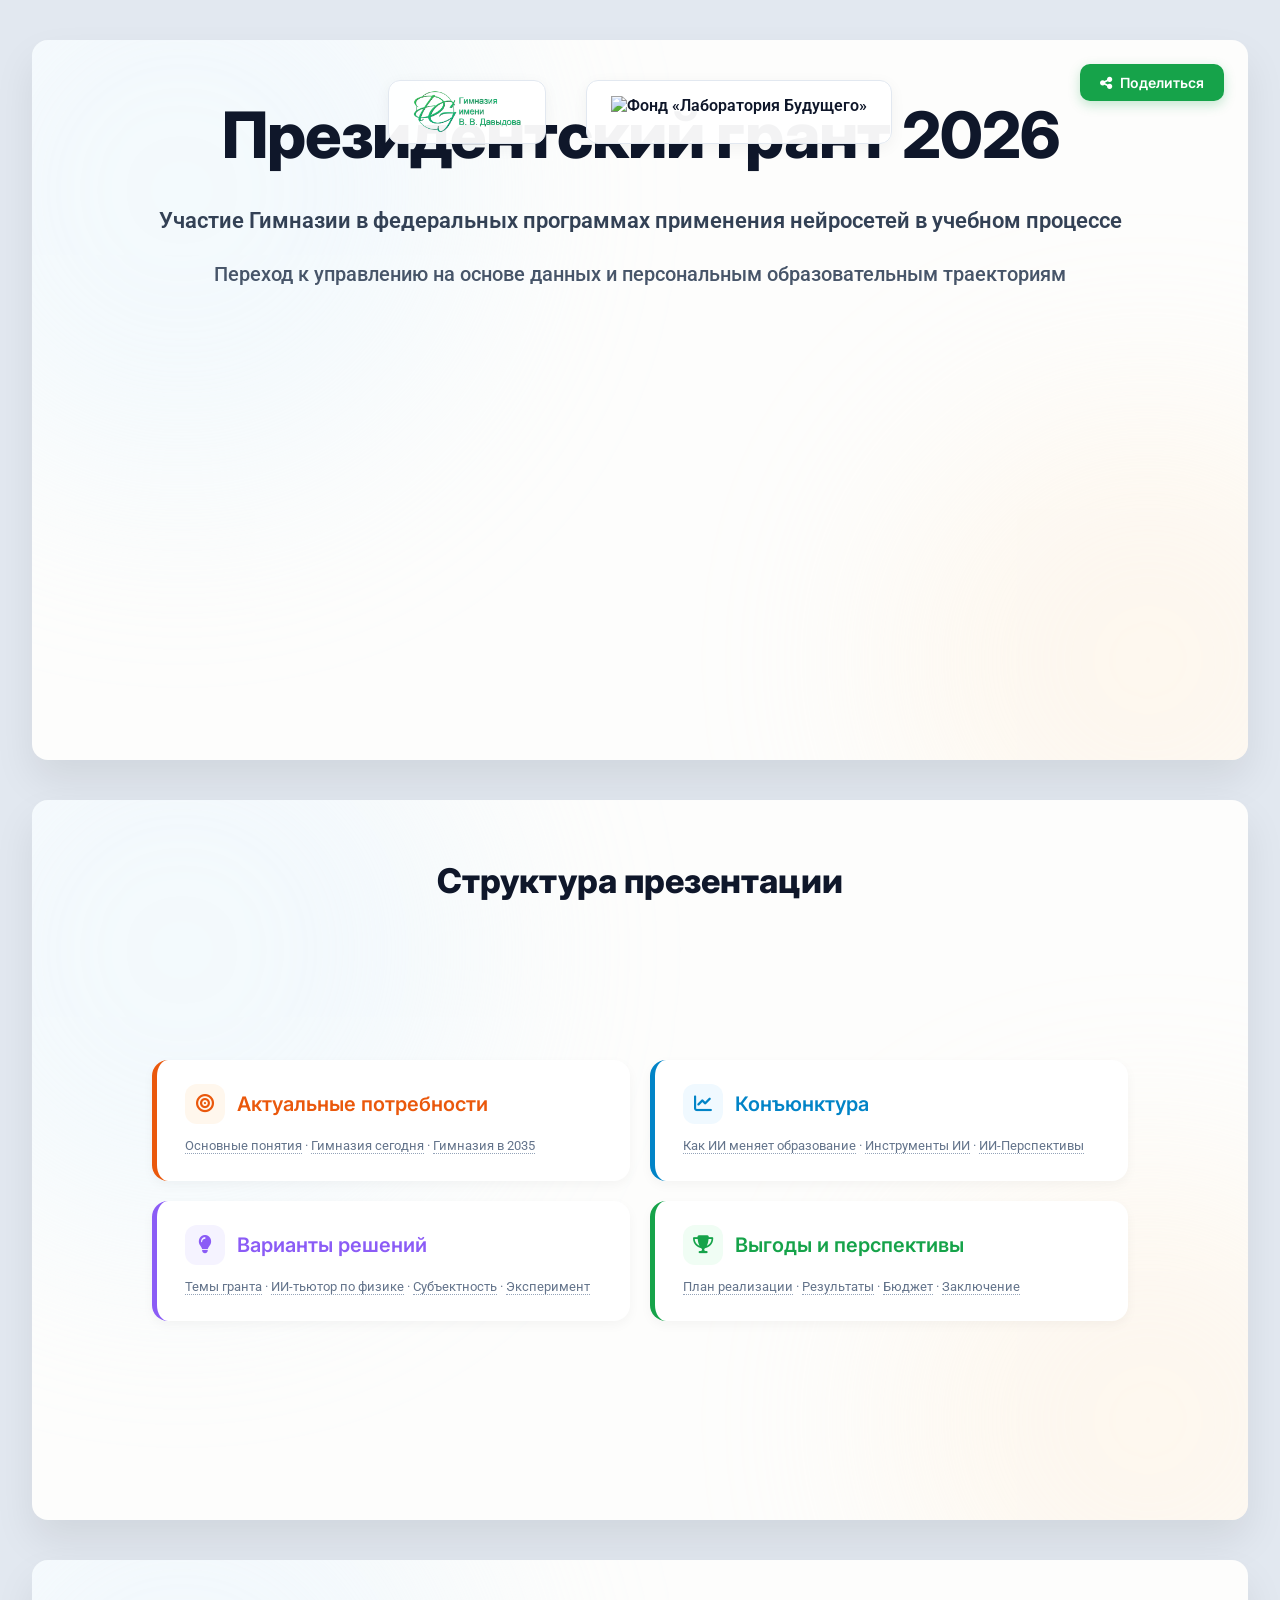
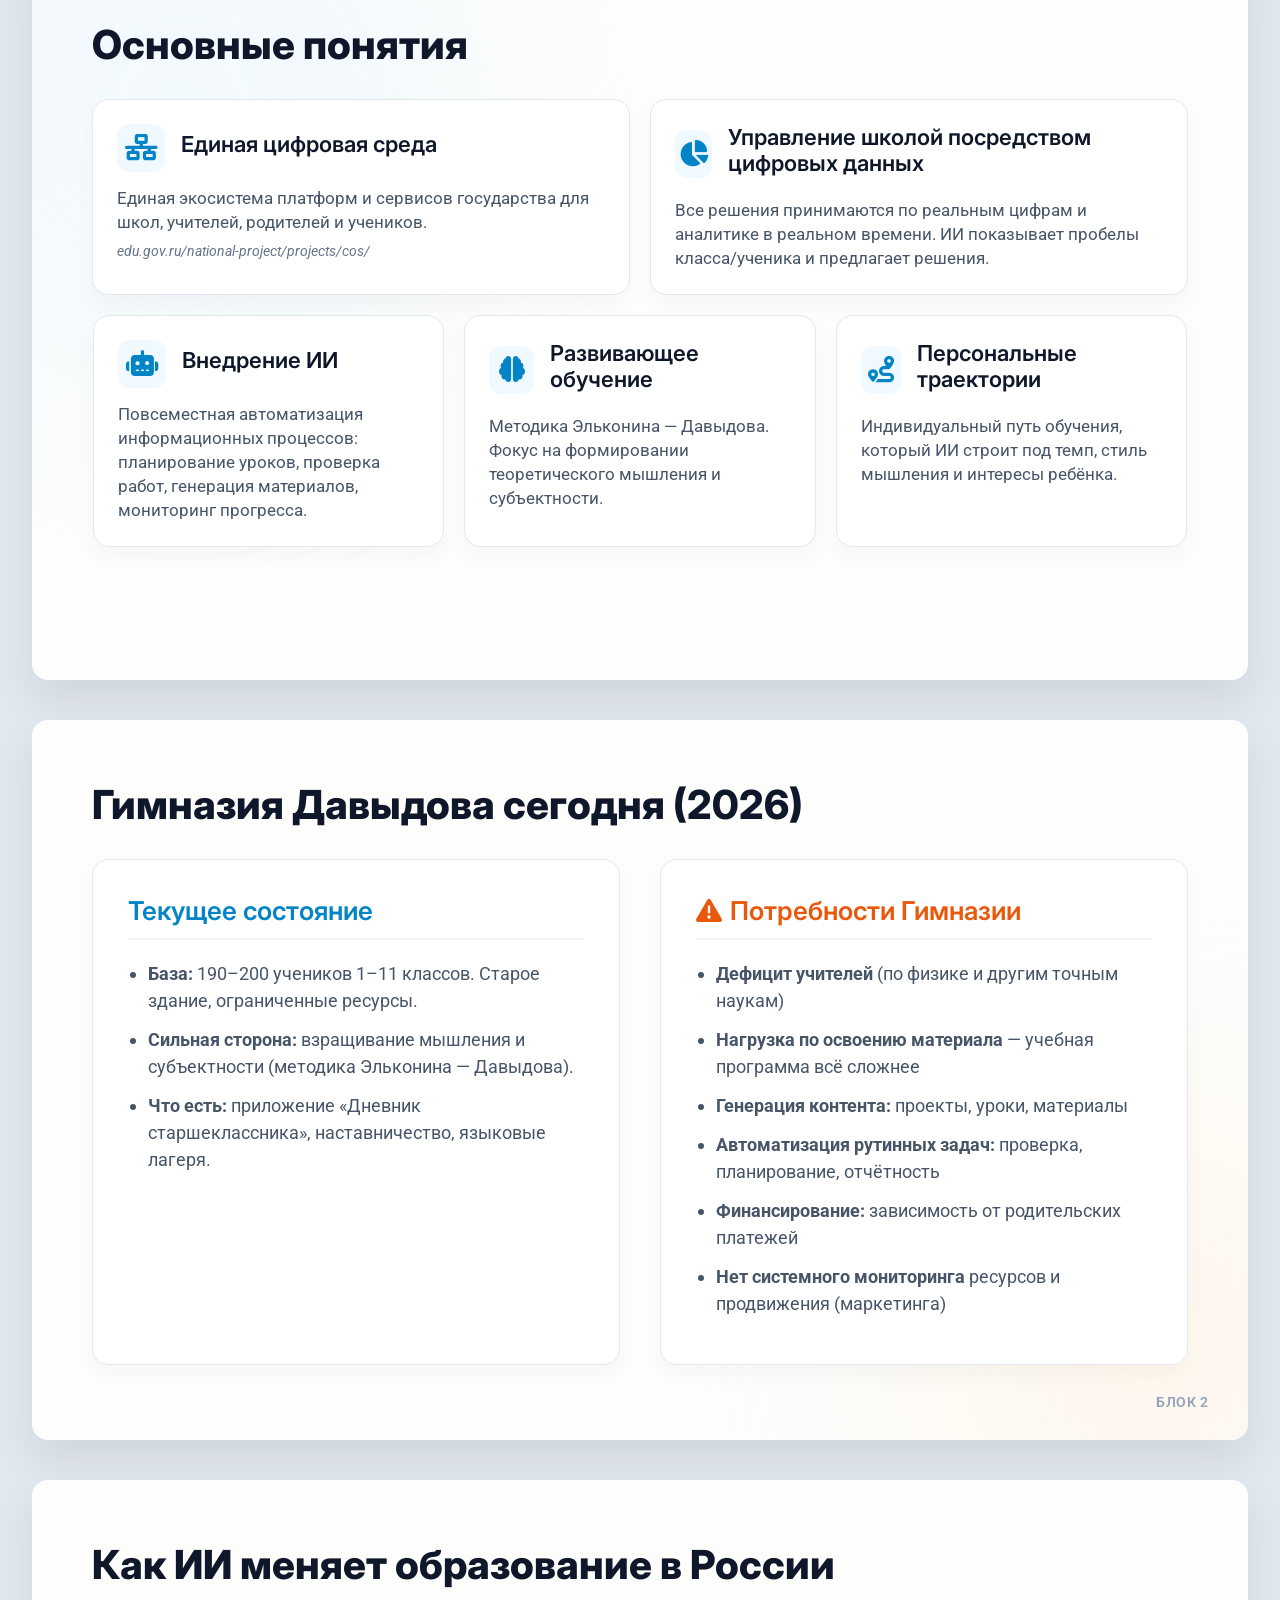
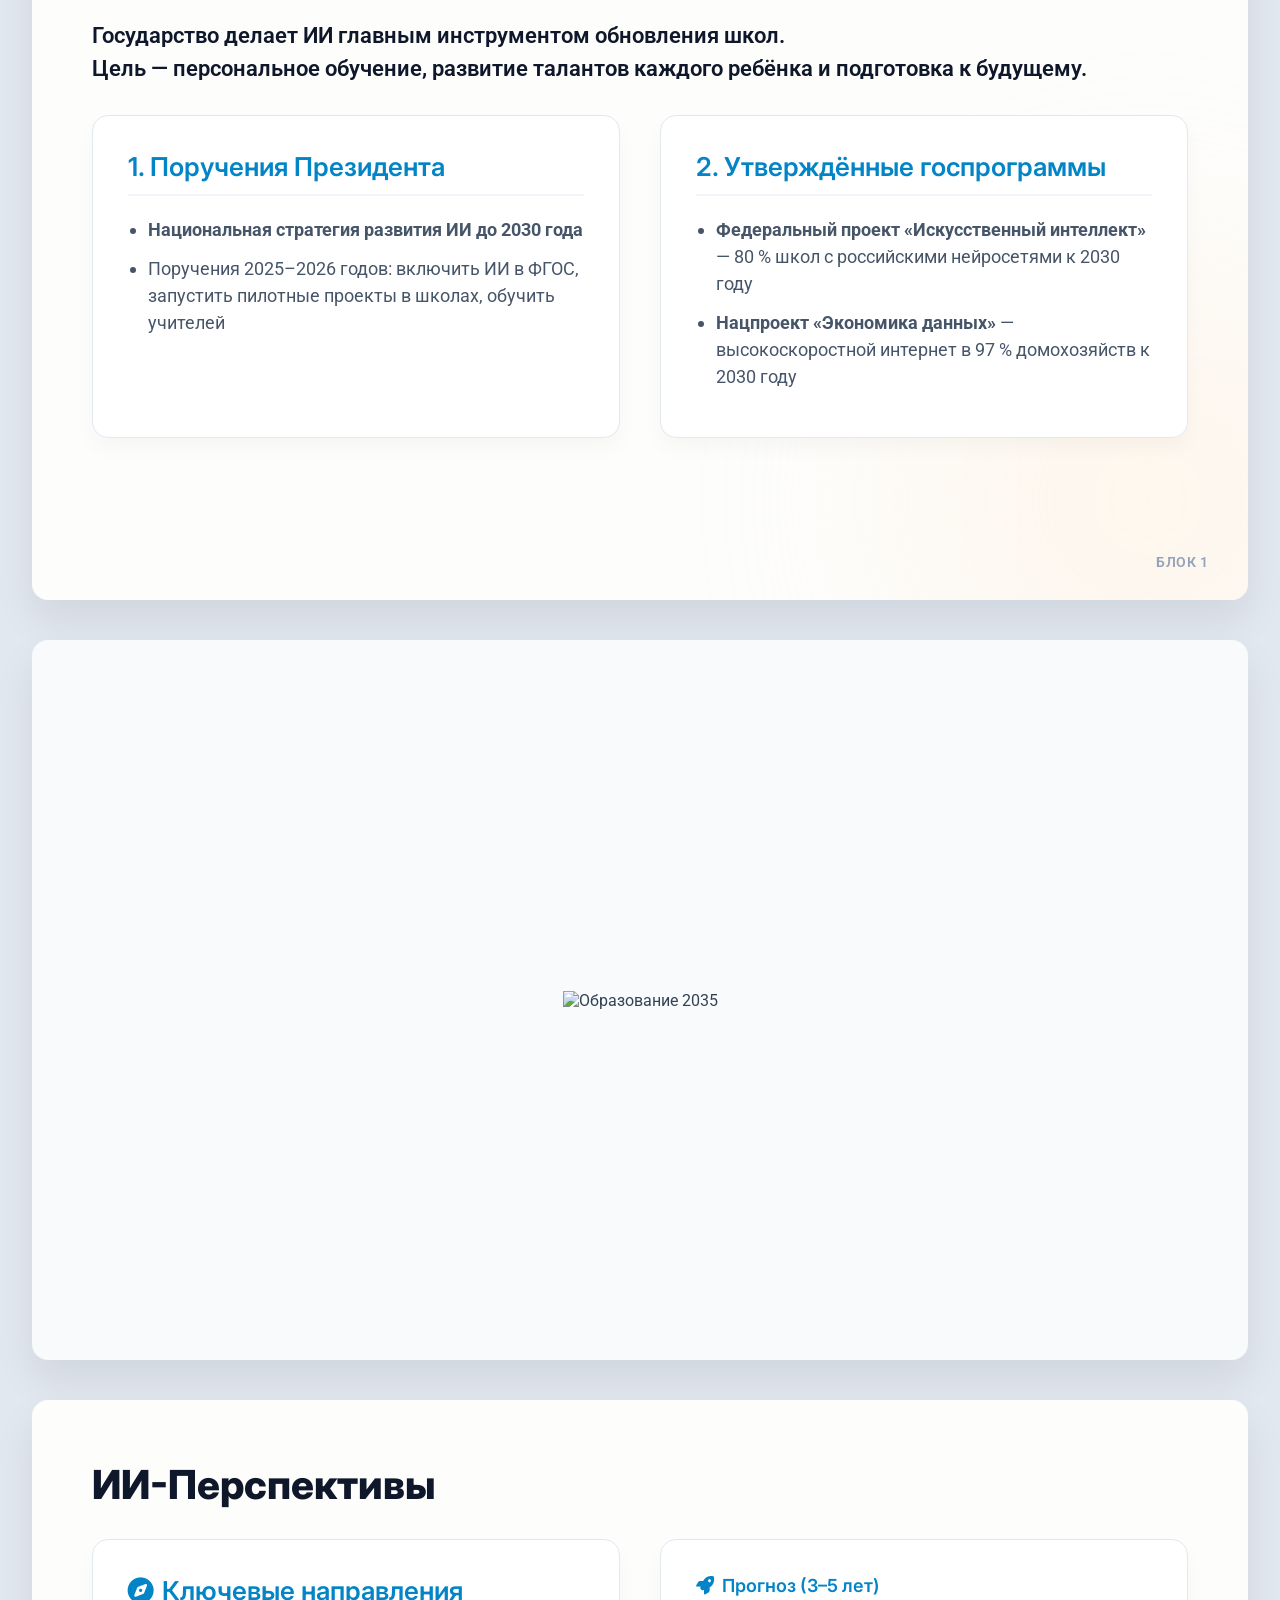
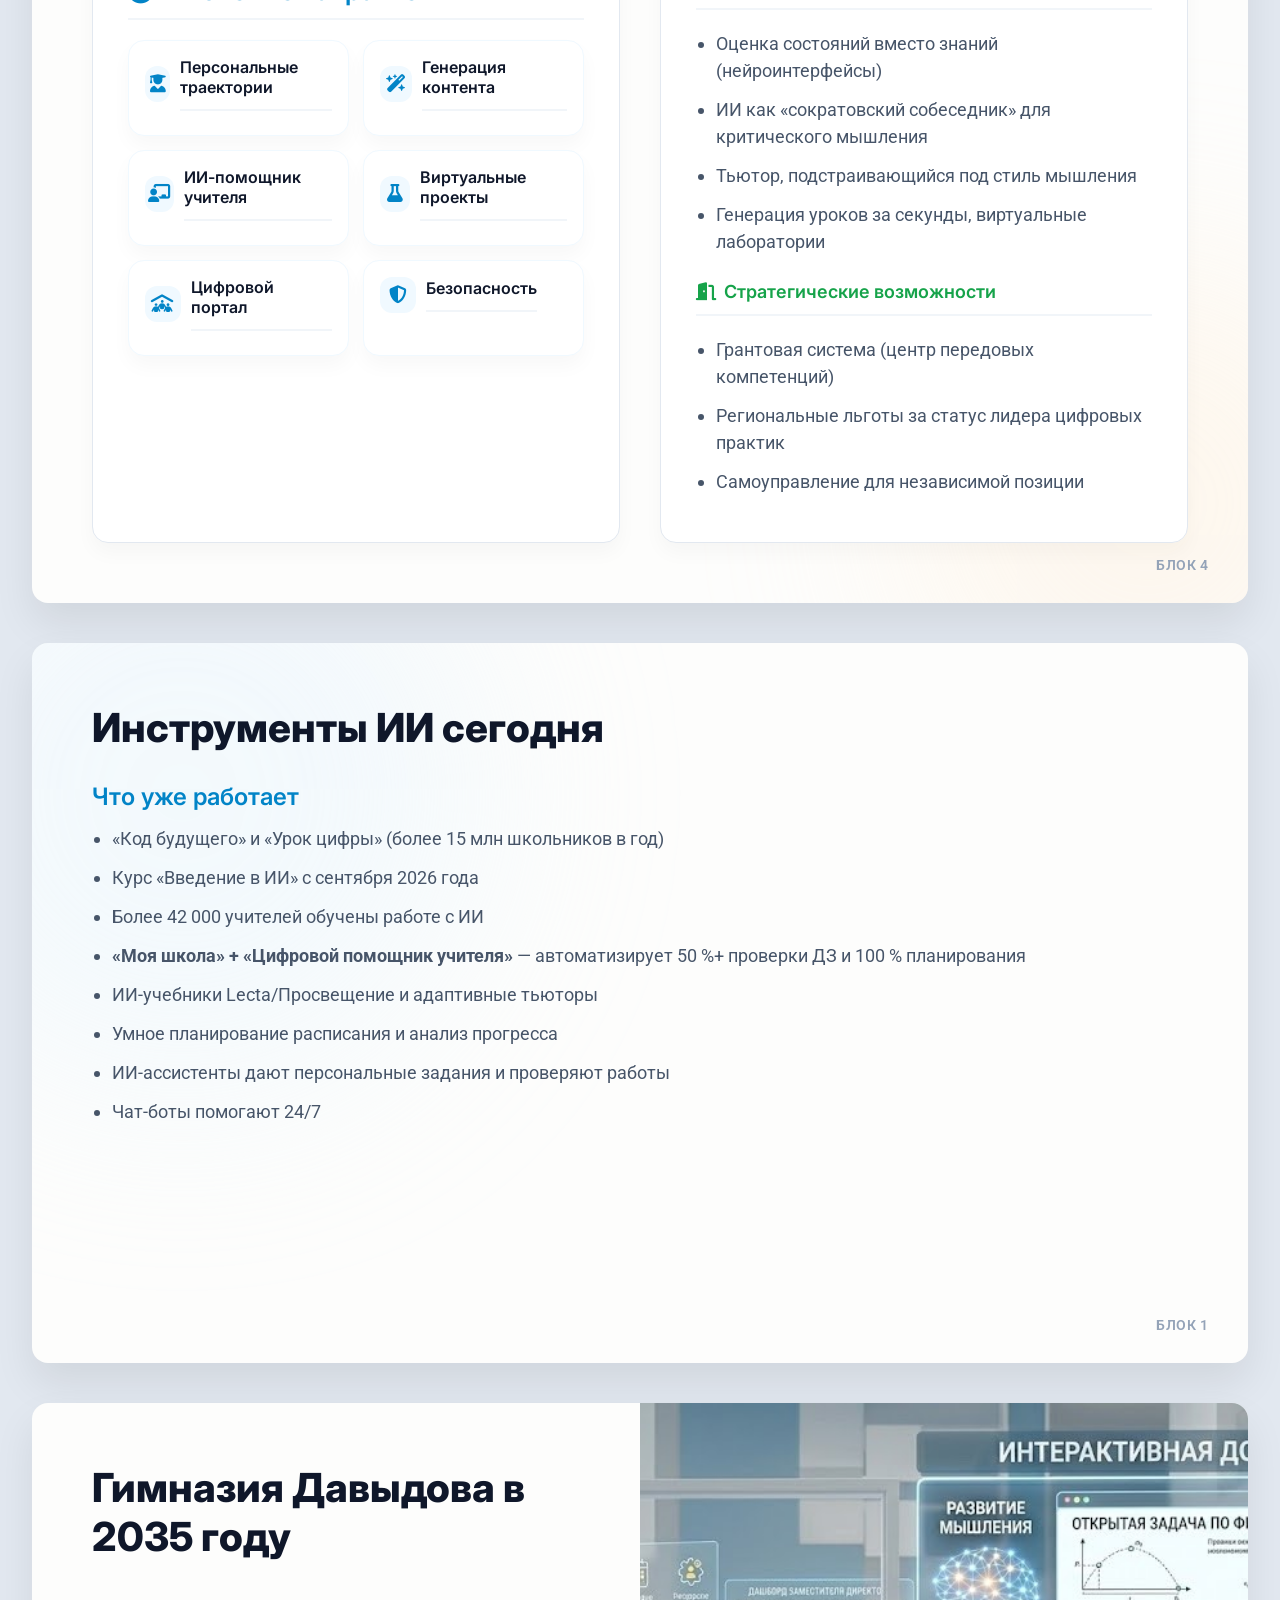
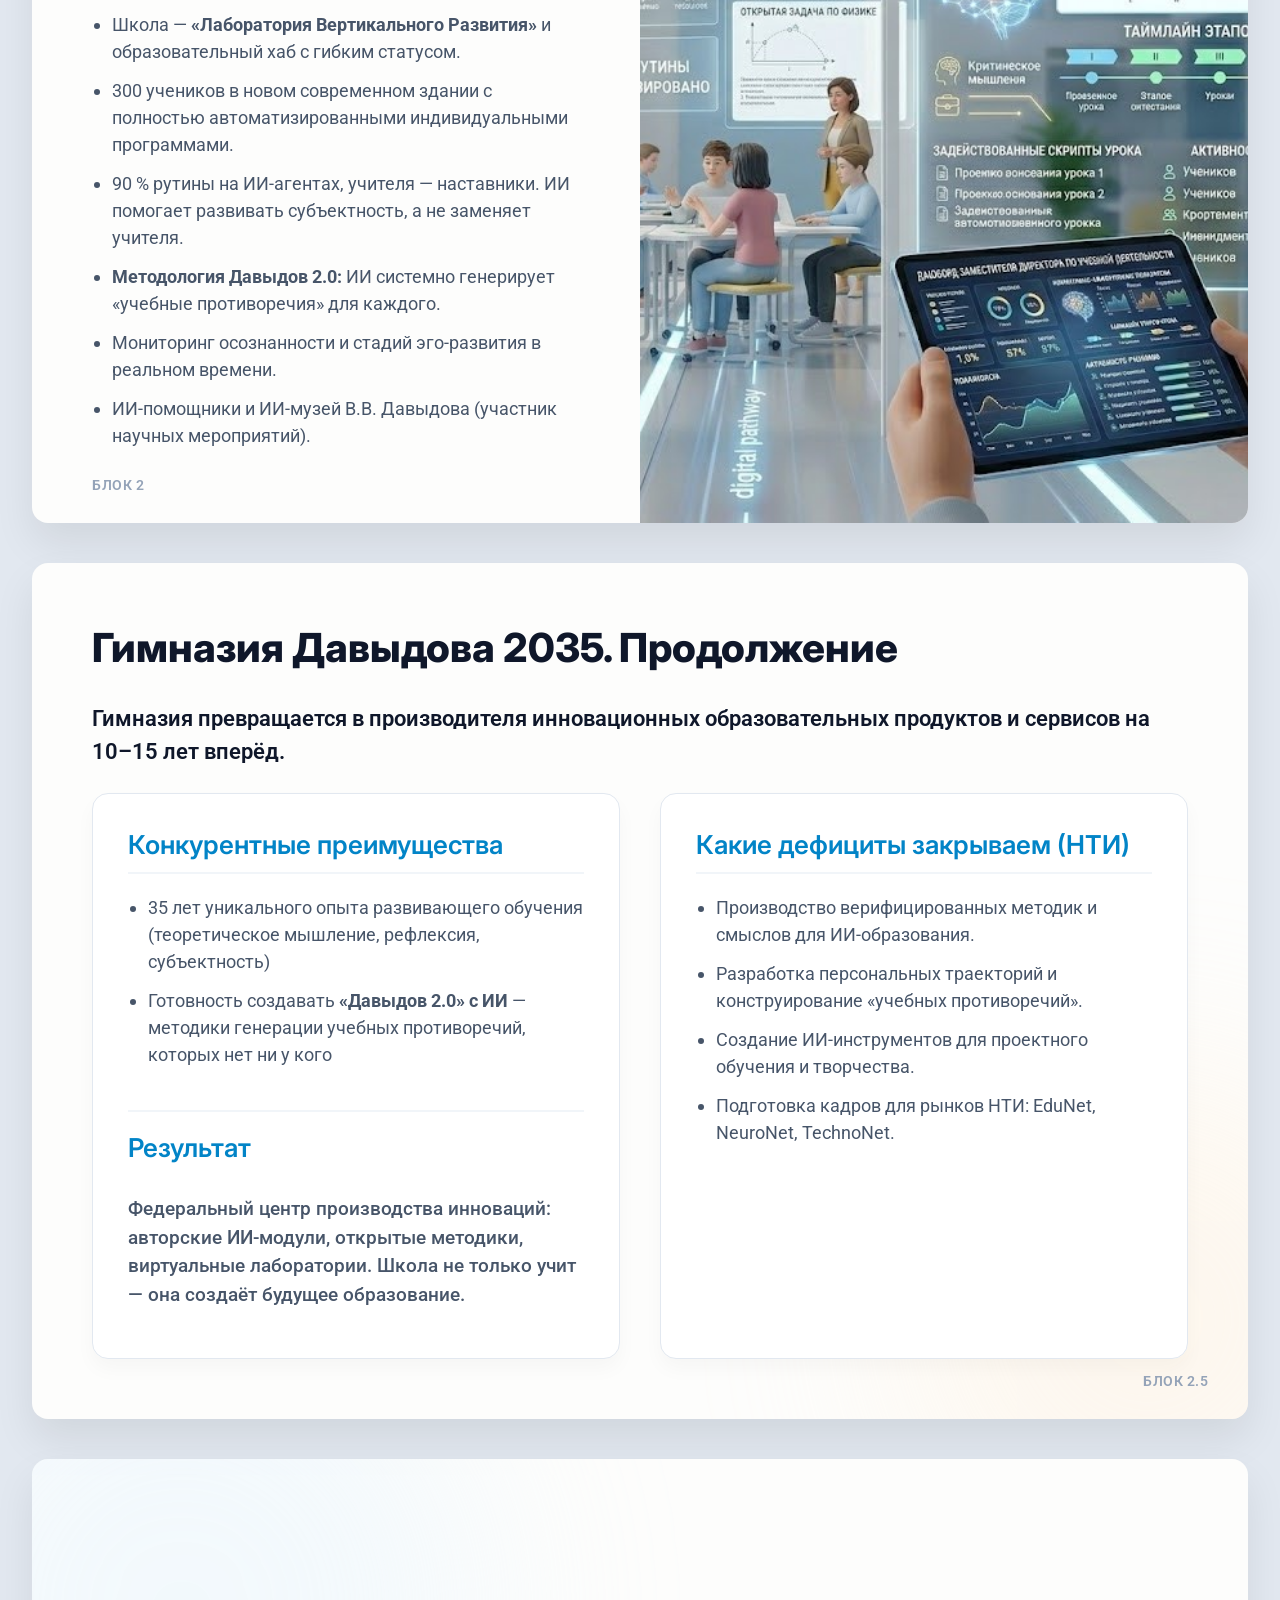
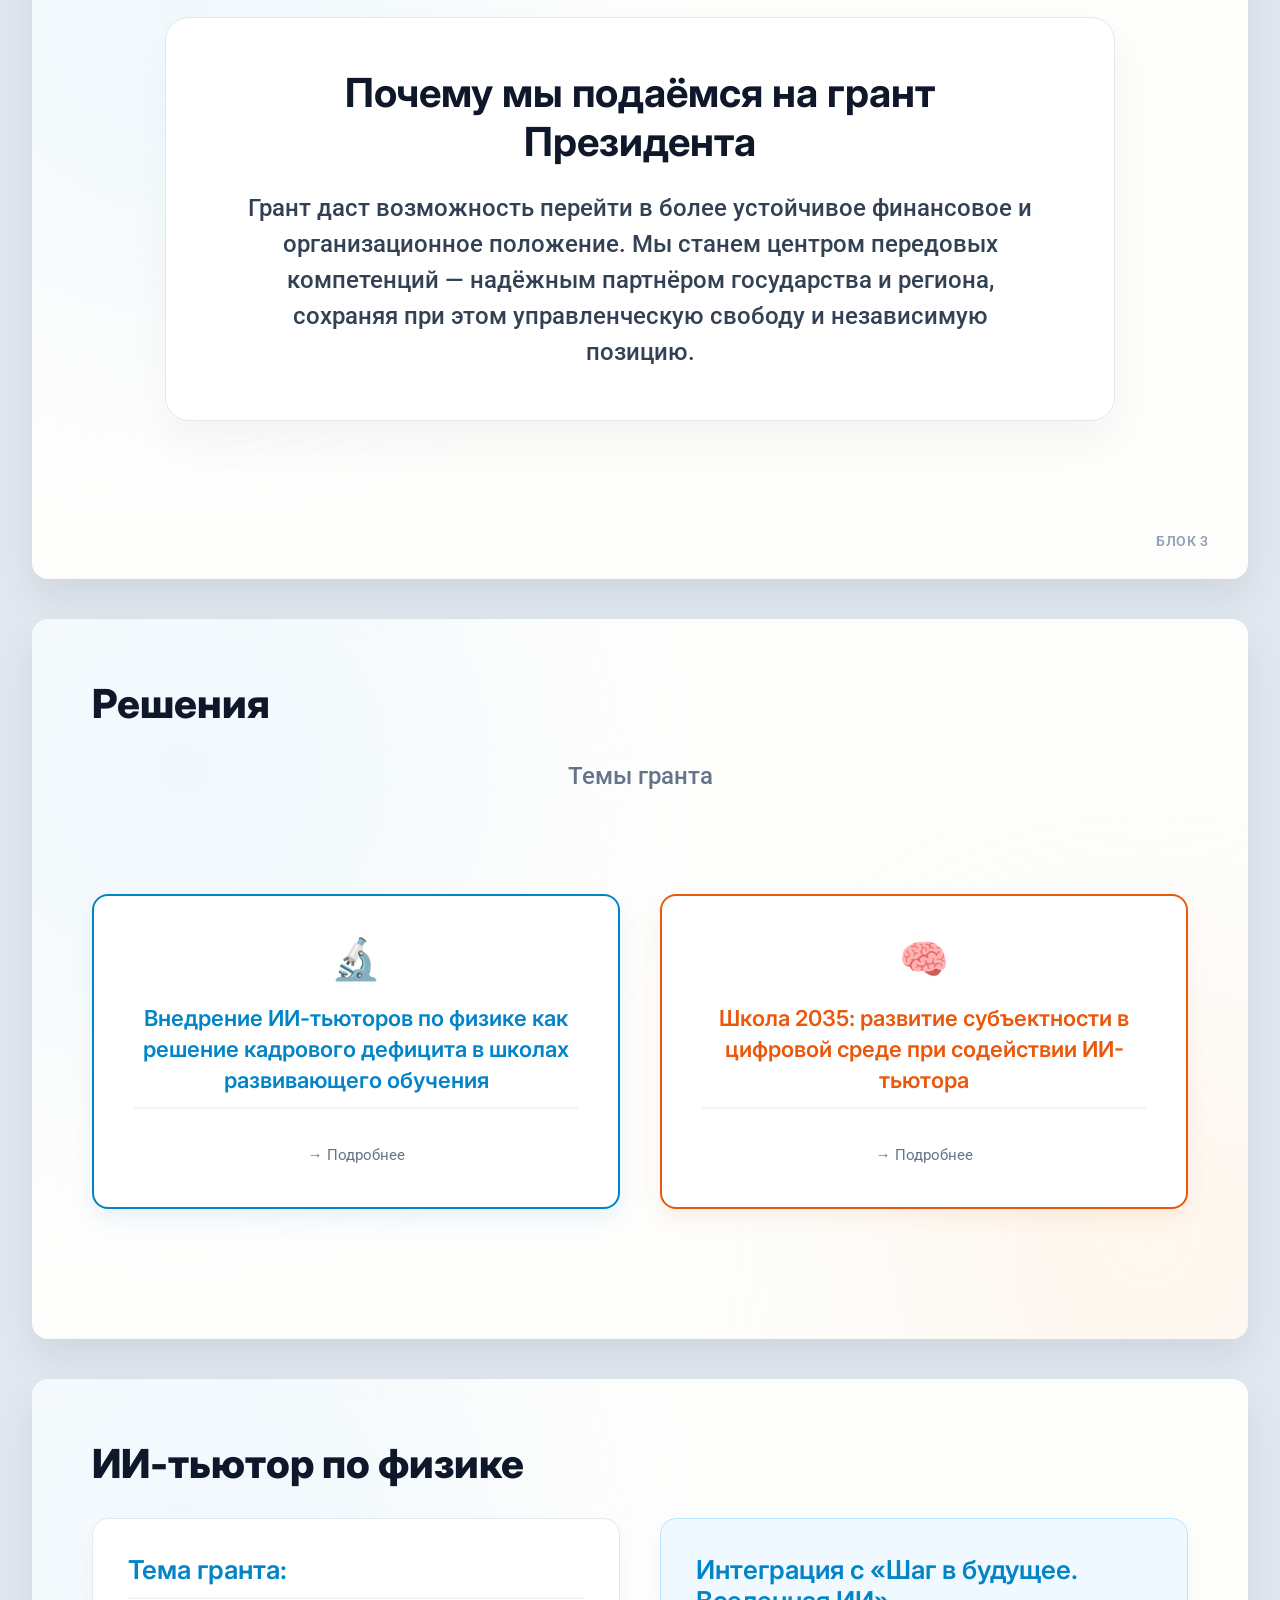
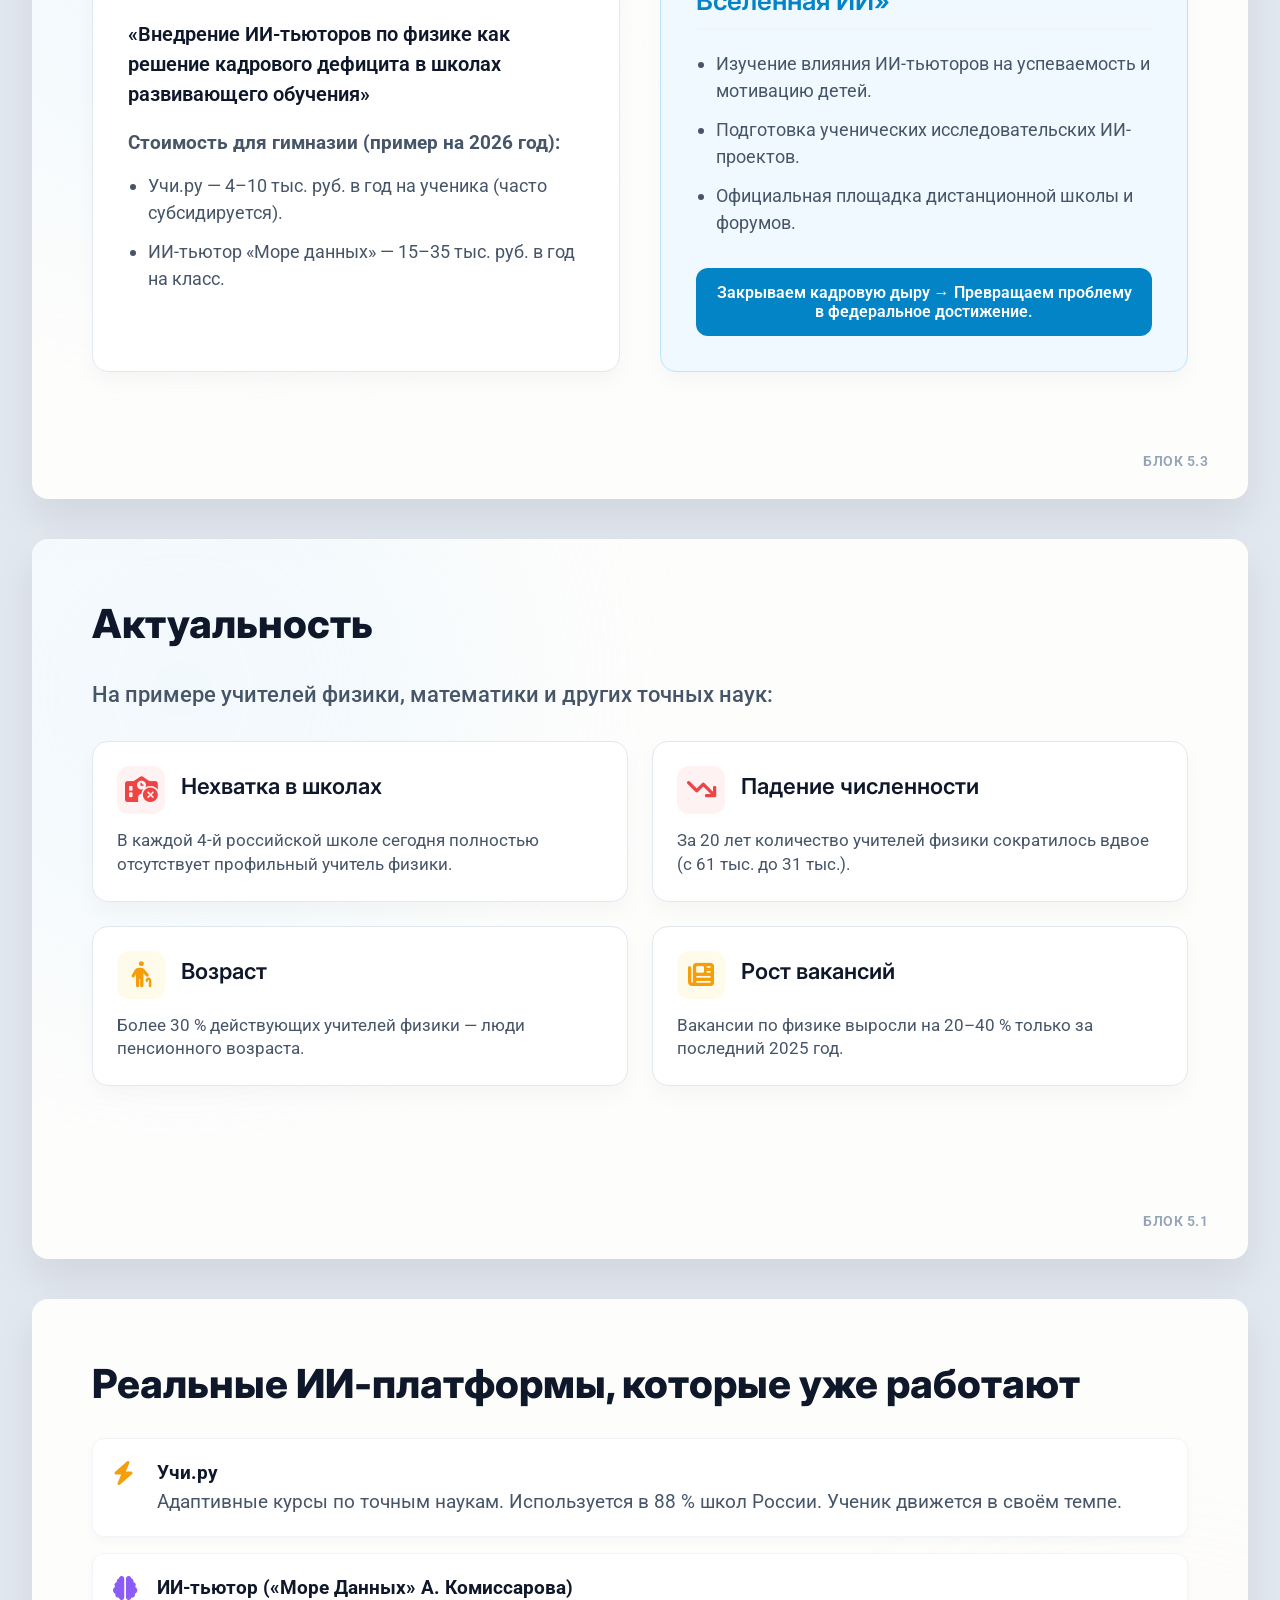
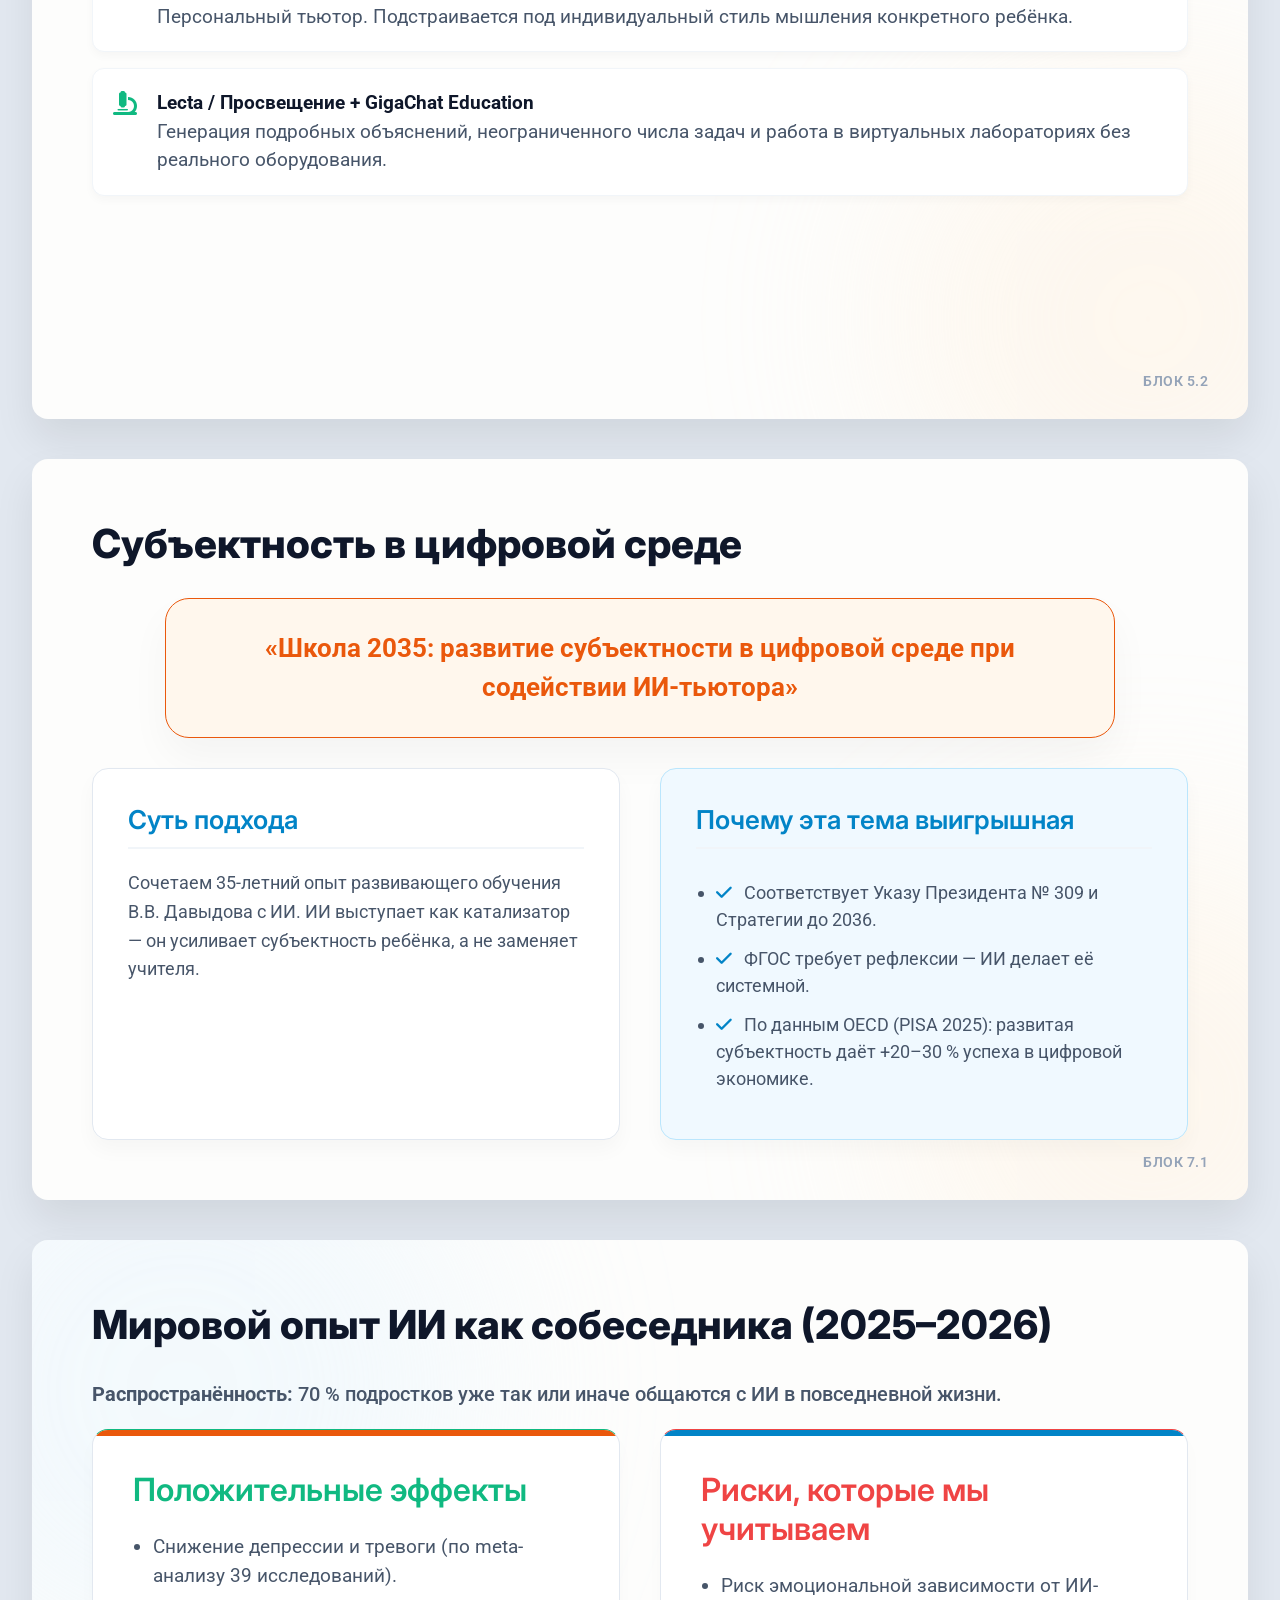
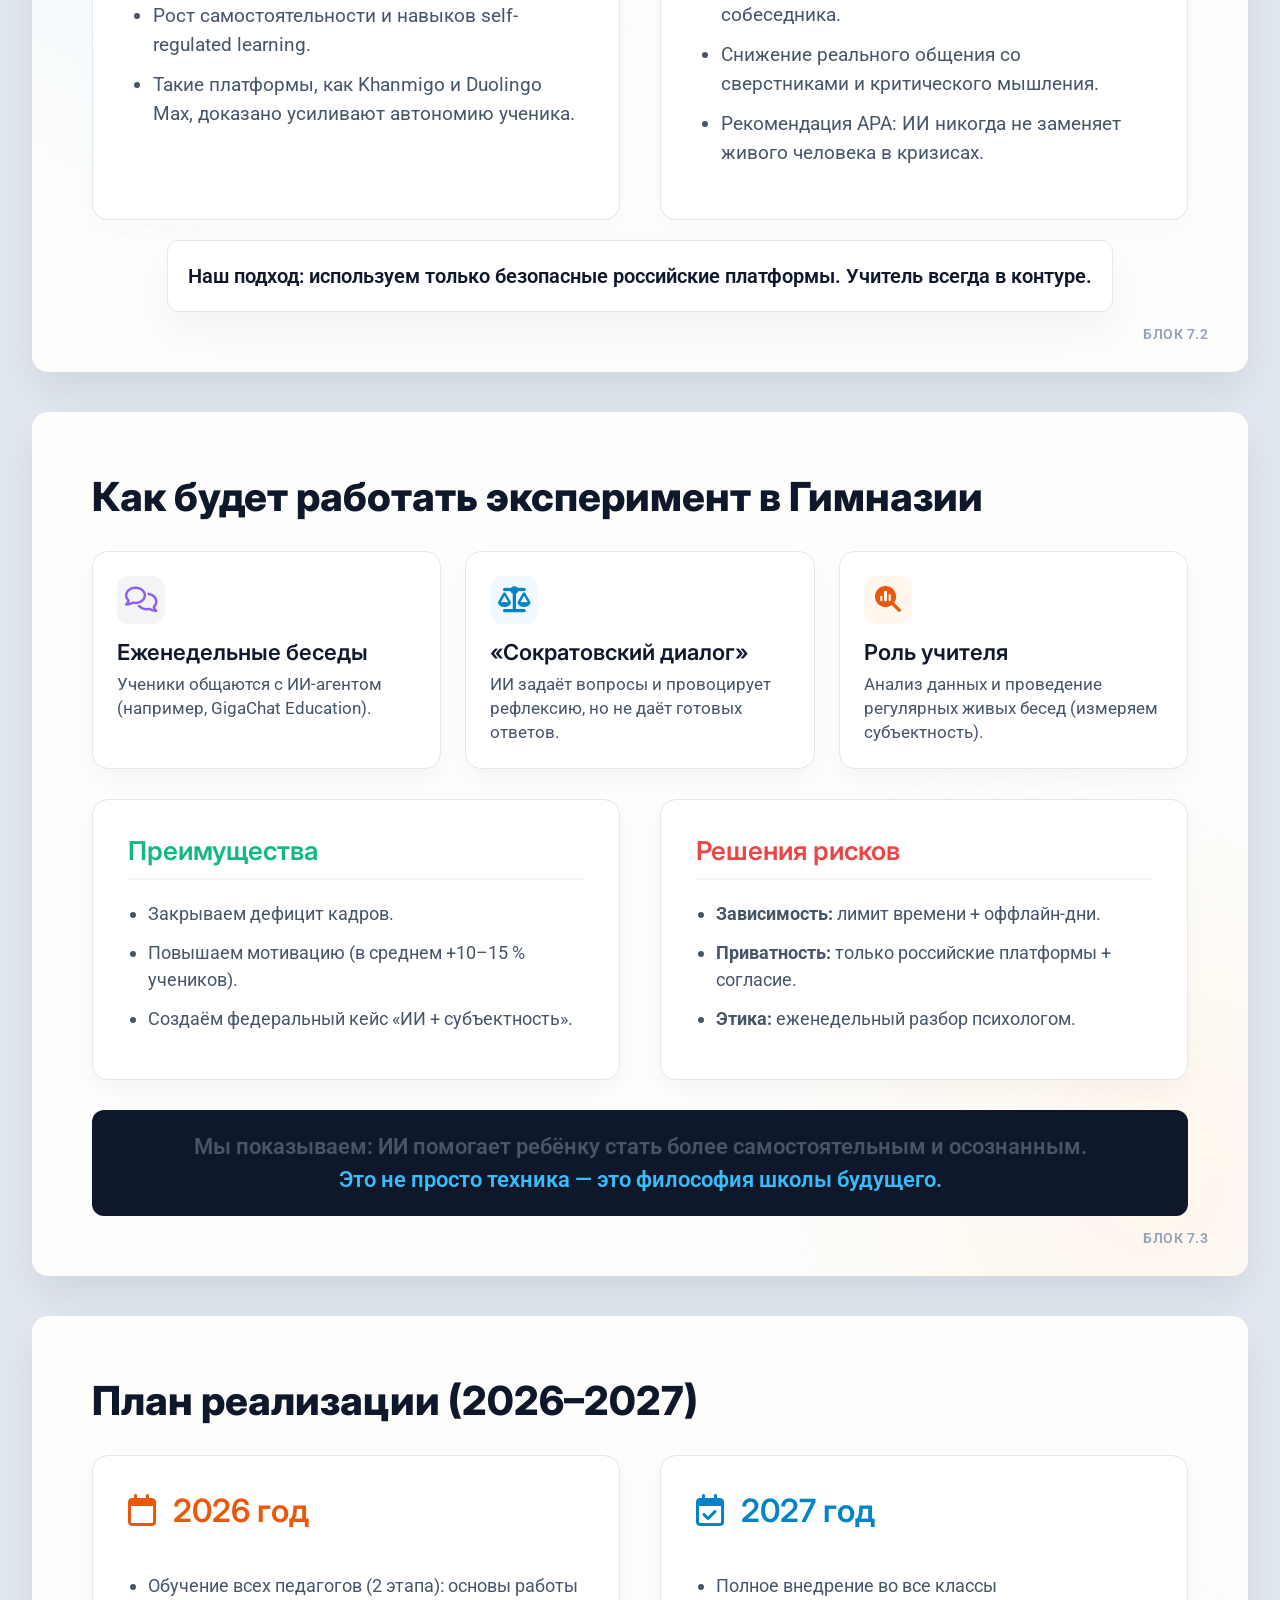
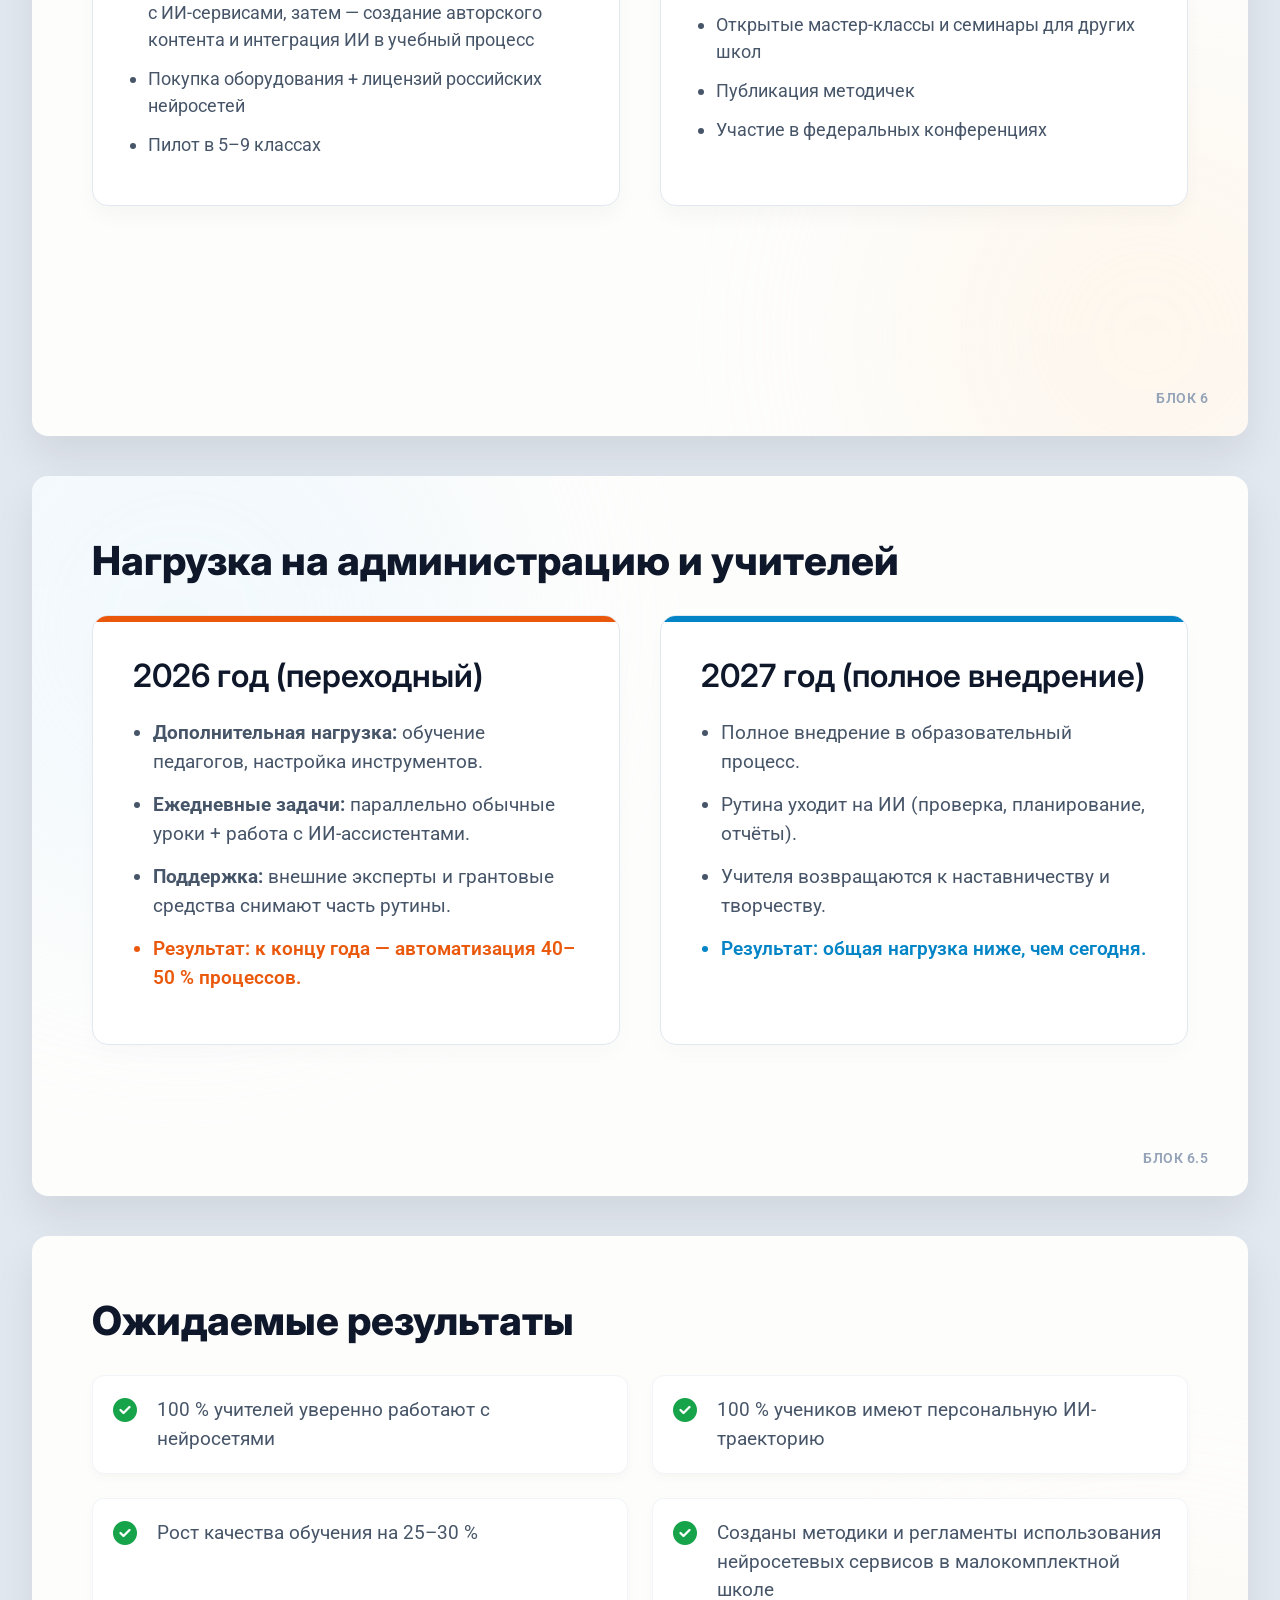
==== commit 7b023c32: "Add Образование 2035 illustration after Как ИИ меняет slide" ====
--- a/presentation.html
+++ b/presentation.html
@@ -1045,6 +1045,15 @@
                 </div>
             </div>
         </div>
+    </div>
+
+    <!-- ═══════════════════════════════════════════════
+     ИЛЛЮСТРАЦИЯ «ОБРАЗОВАНИЕ 2035»
+     ═══════════════════════════════════════════════ -->
+    <div class="slide-container" id="slide2b"
+        style="padding: 0; display: flex; align-items: center; justify-content: center; background: #f8fafc;">
+        <img src="Образование 2035.png" alt="Образование 2035"
+            style="max-width: 100%; max-height: 100%; object-fit: contain;">
     </div>
 
     <!-- ═══════════════════════════════════════════════
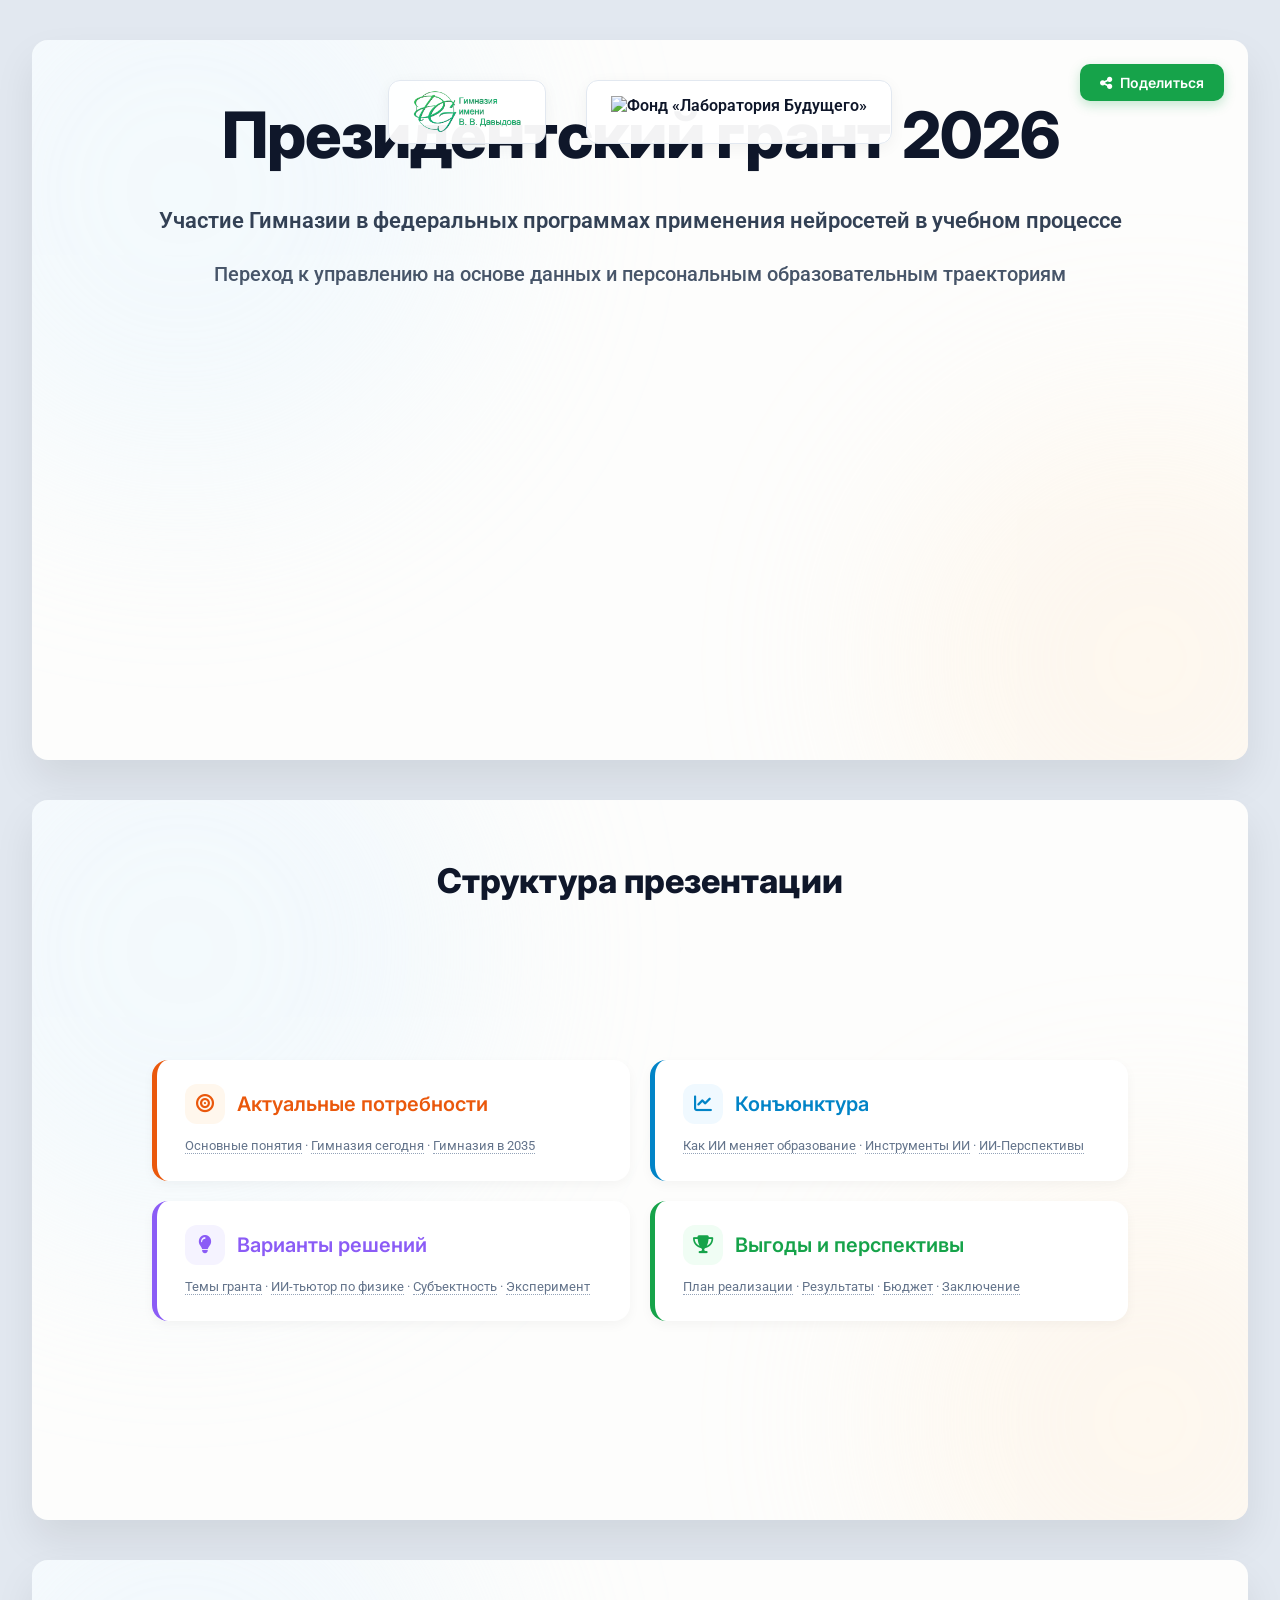
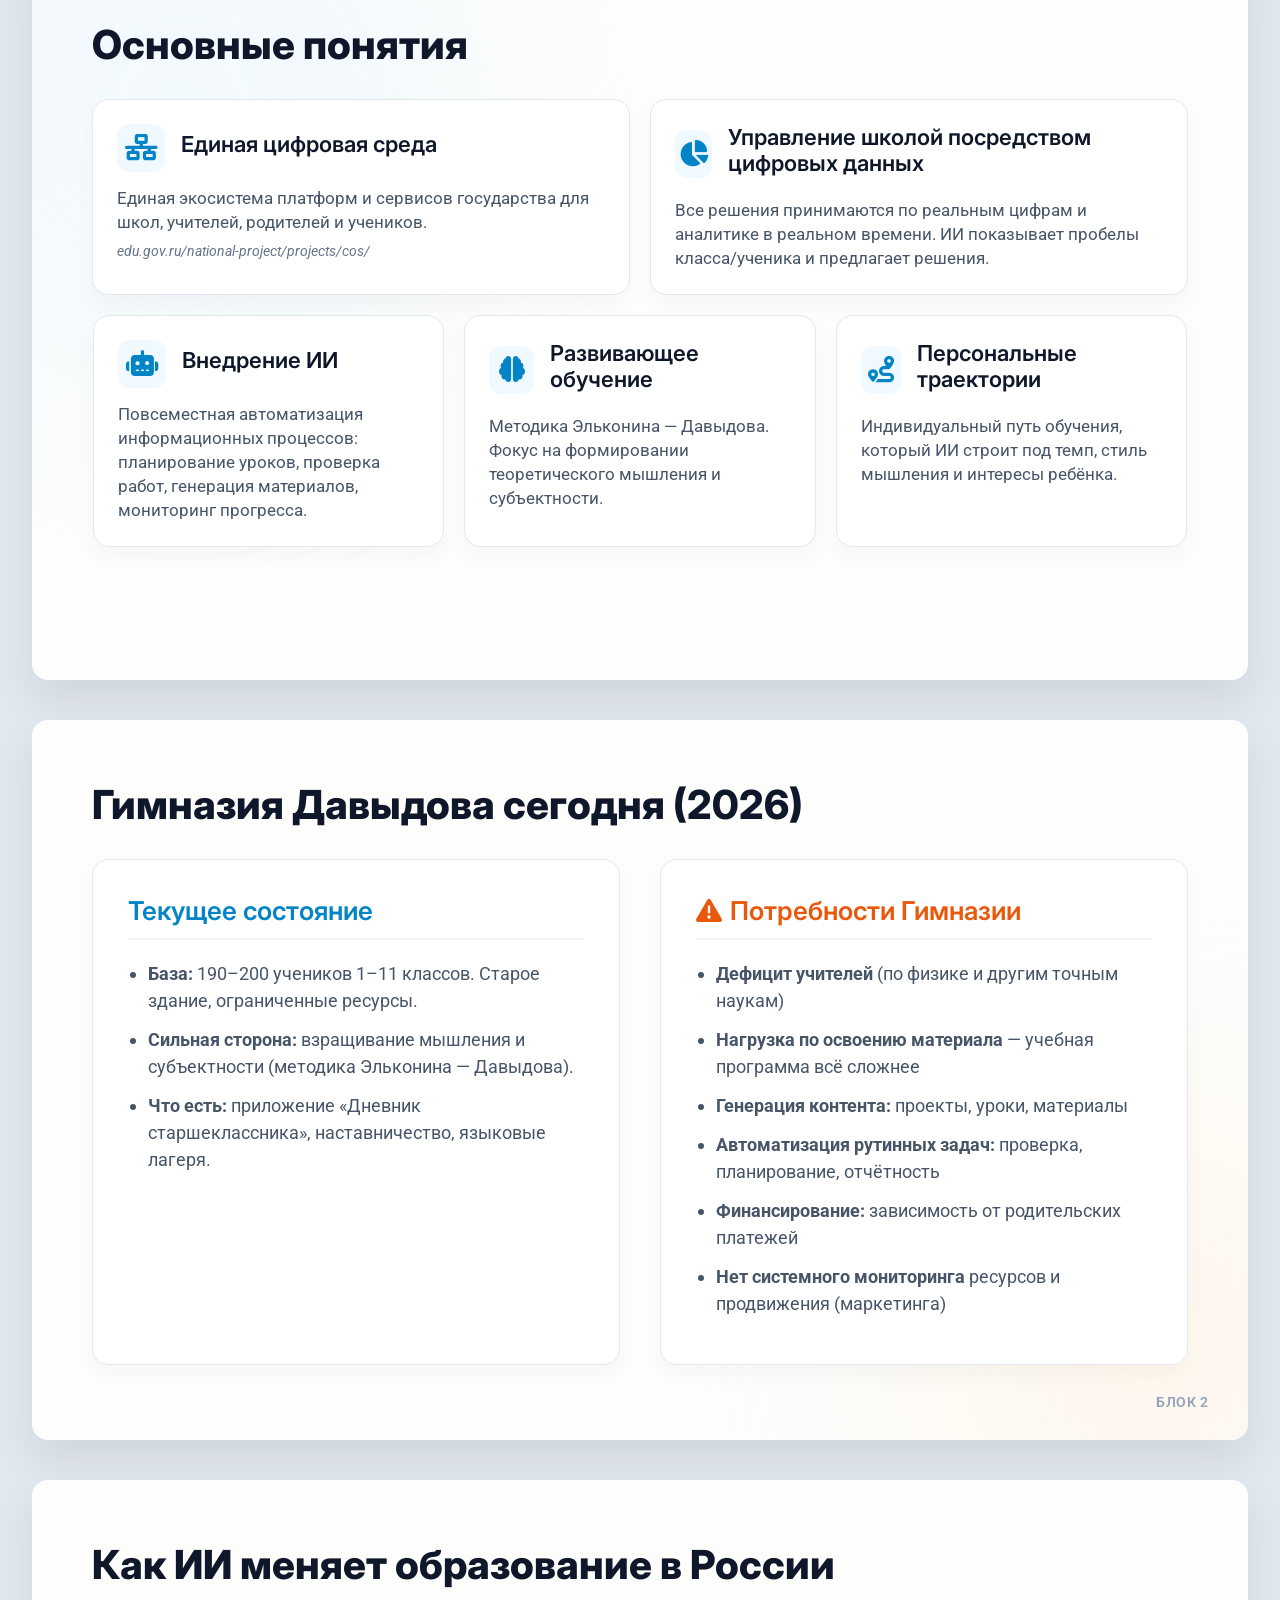
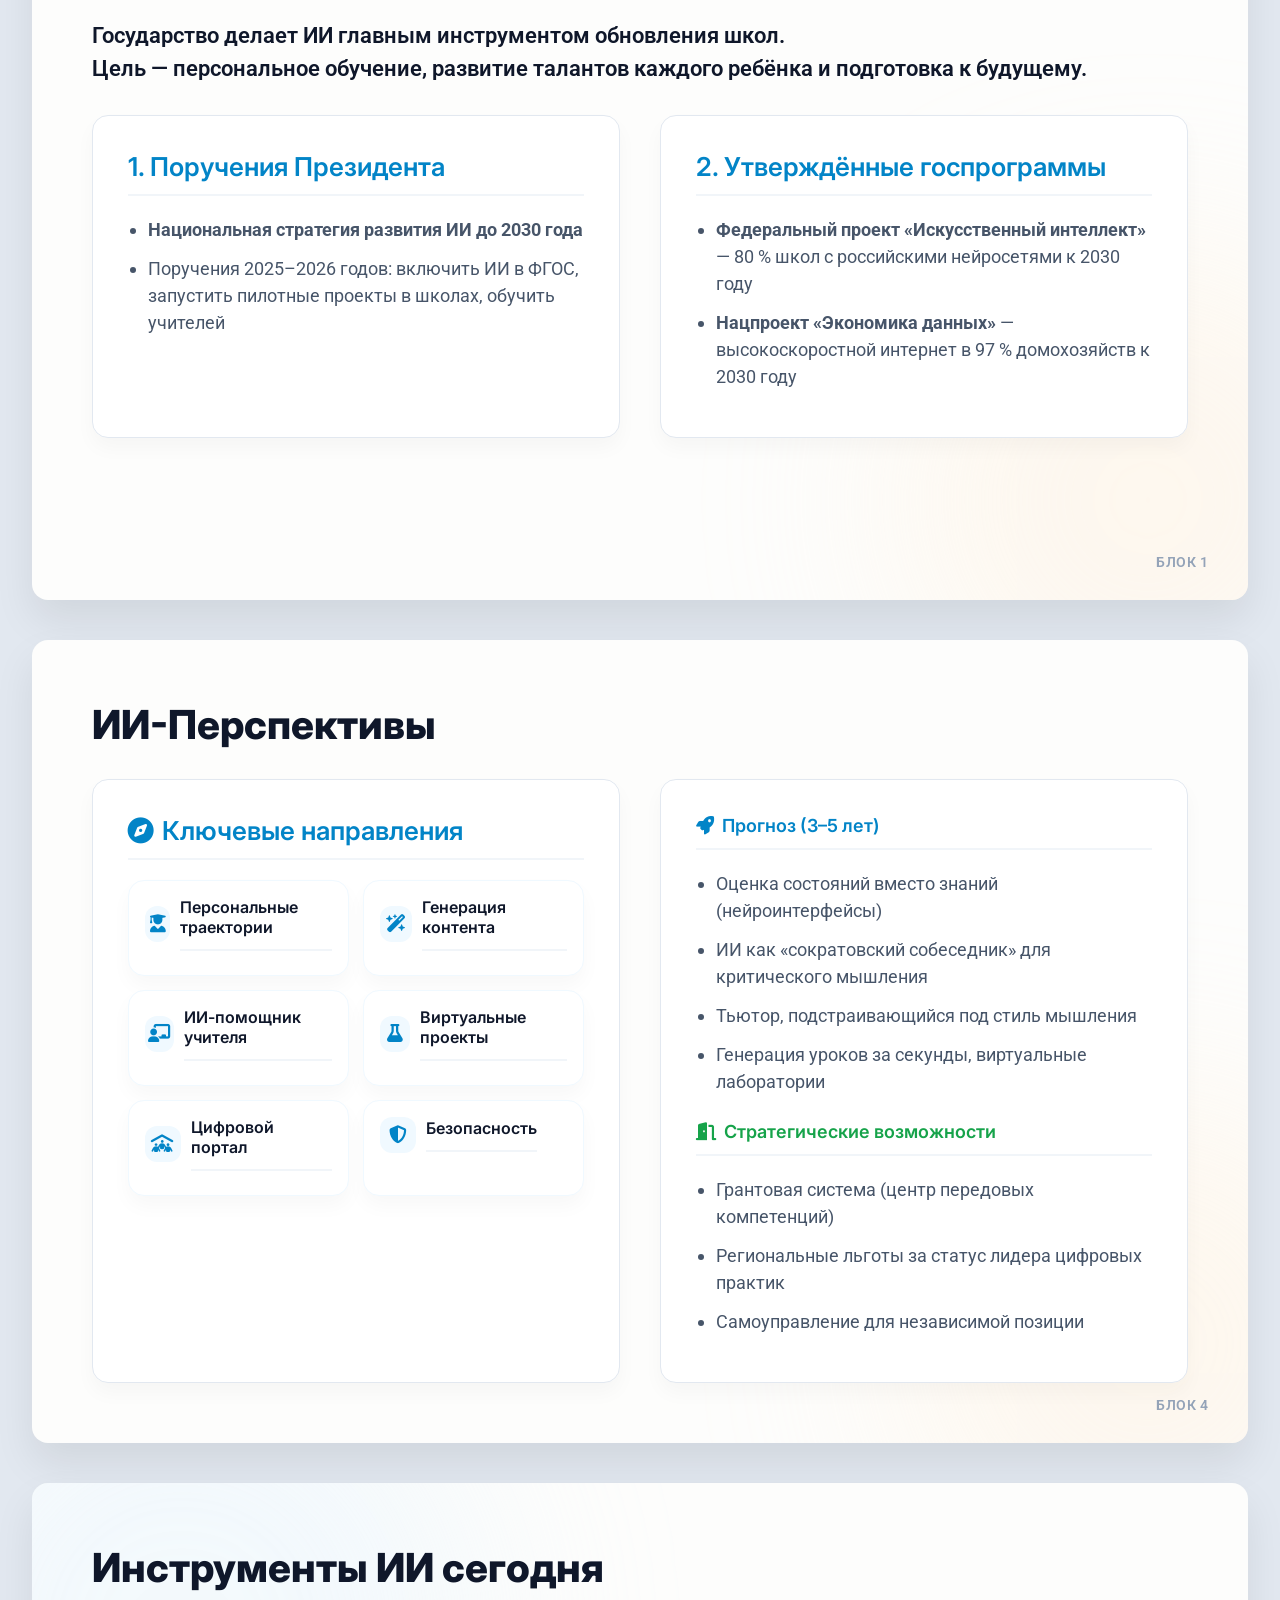
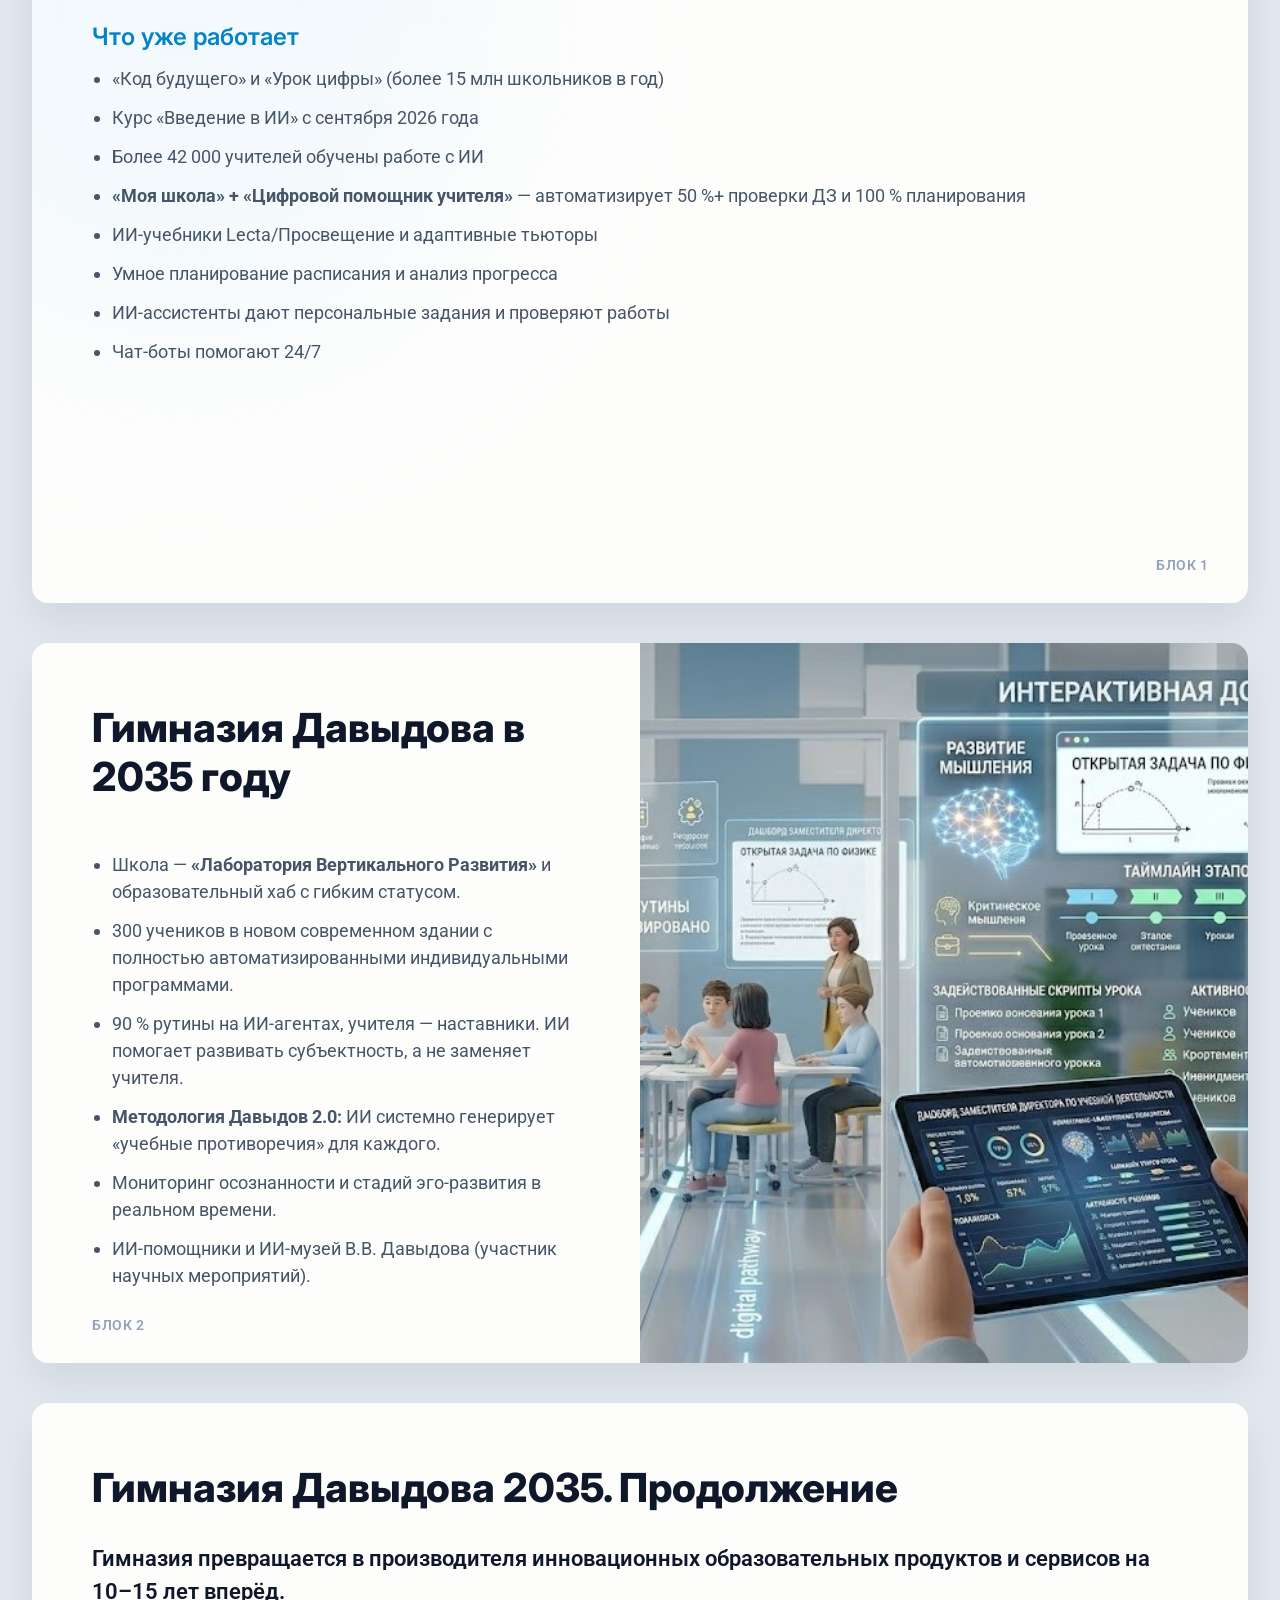
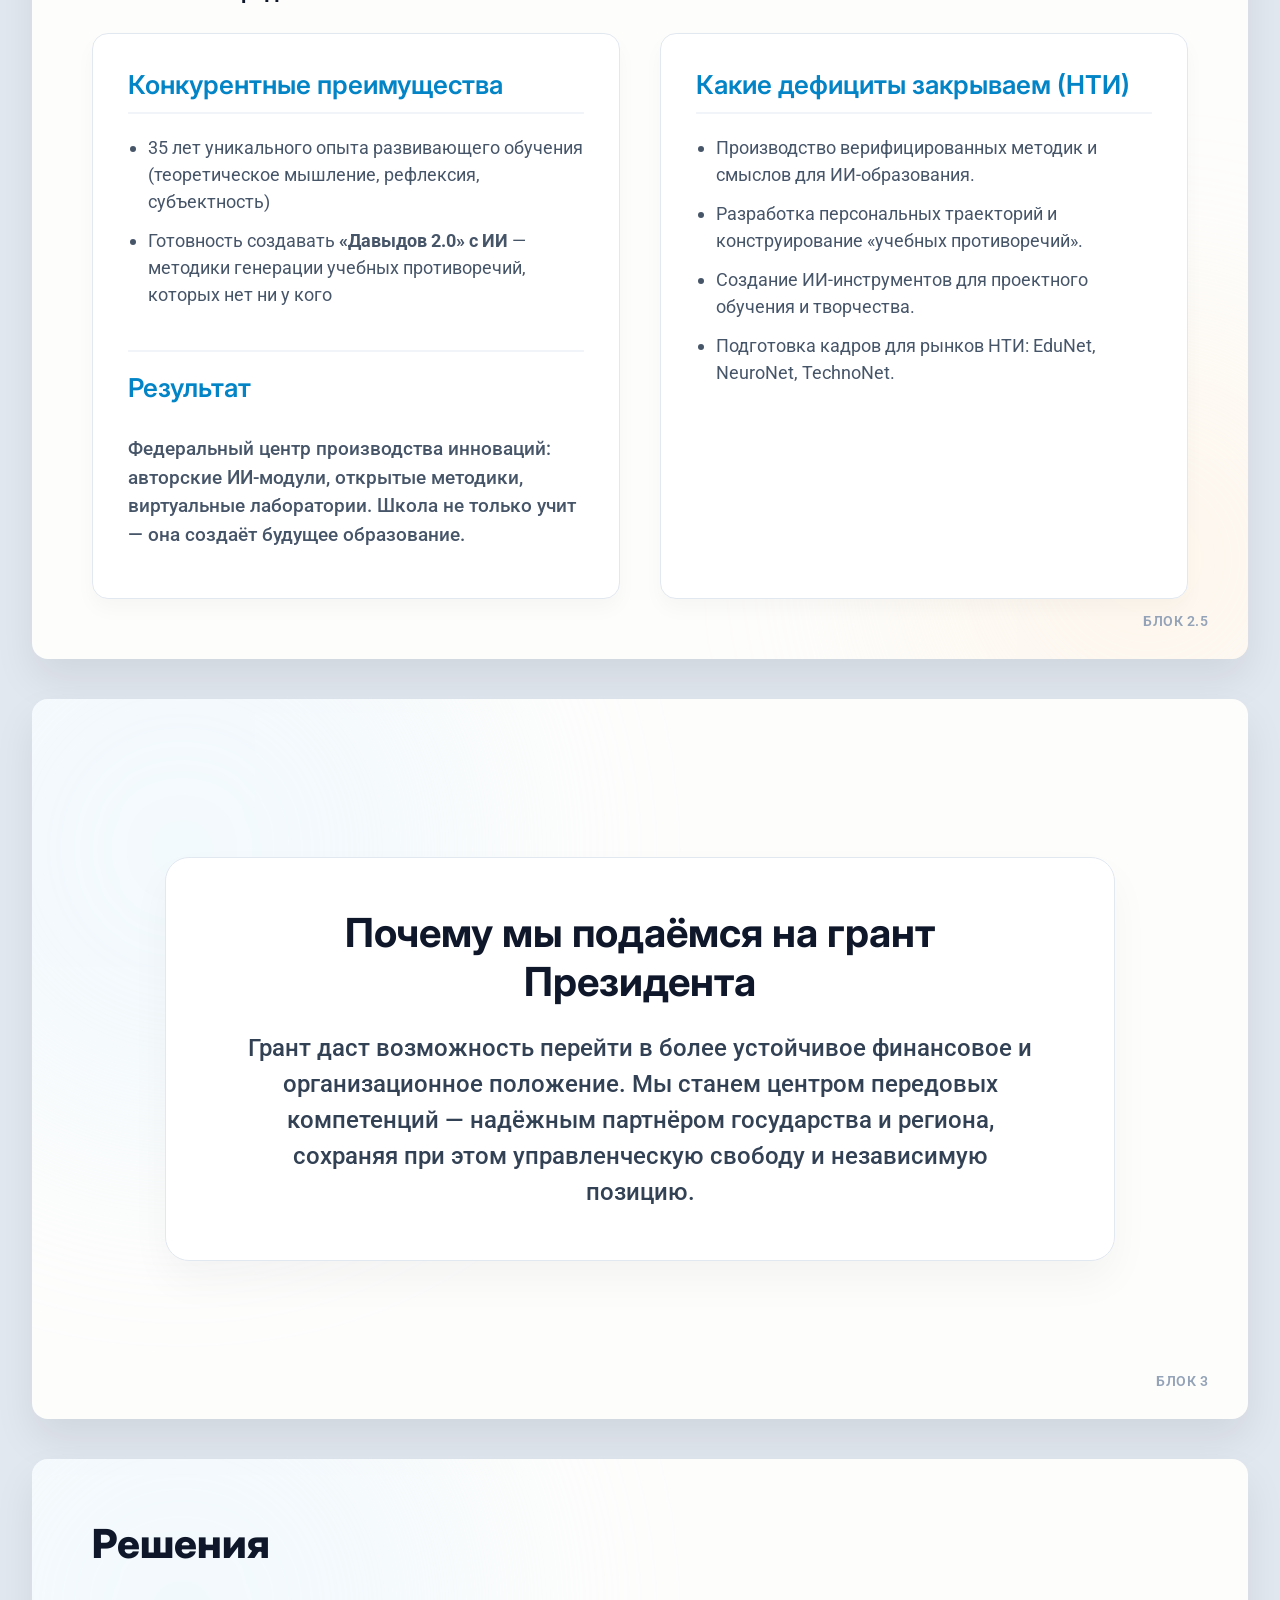
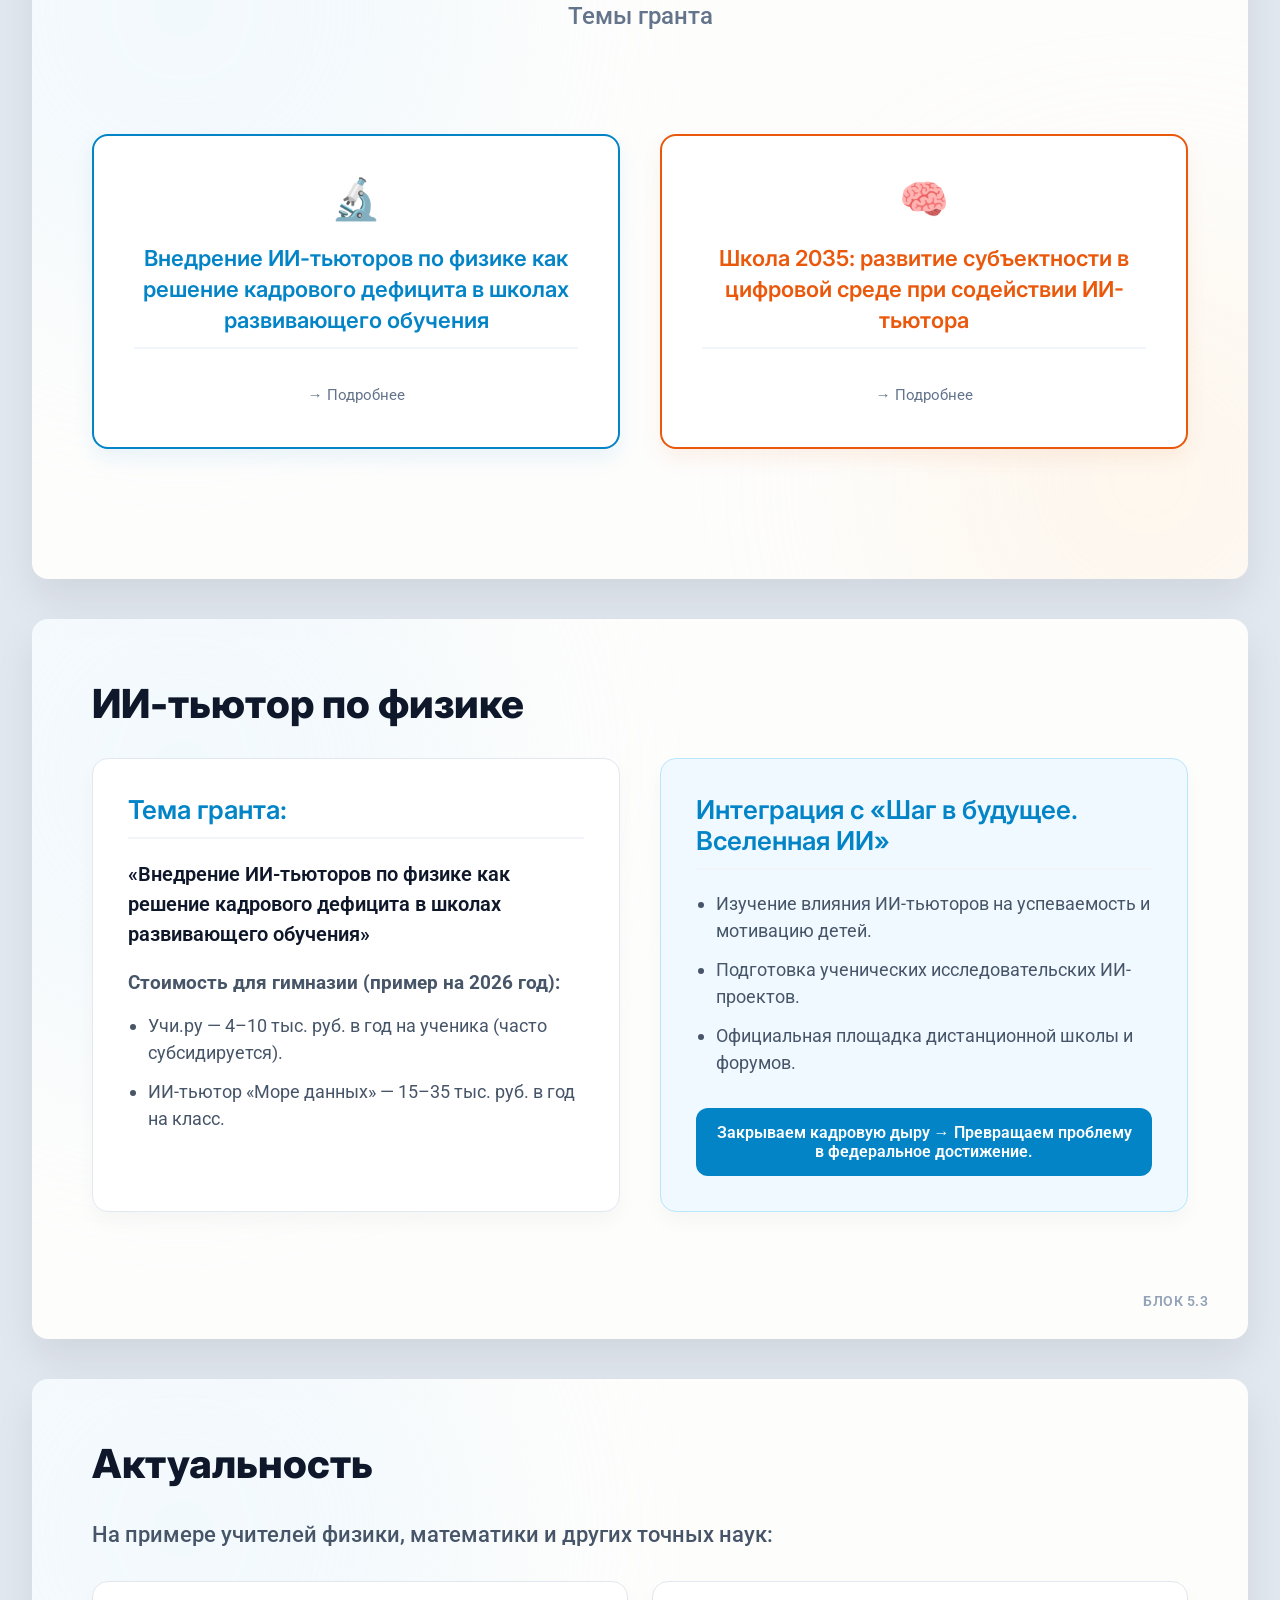
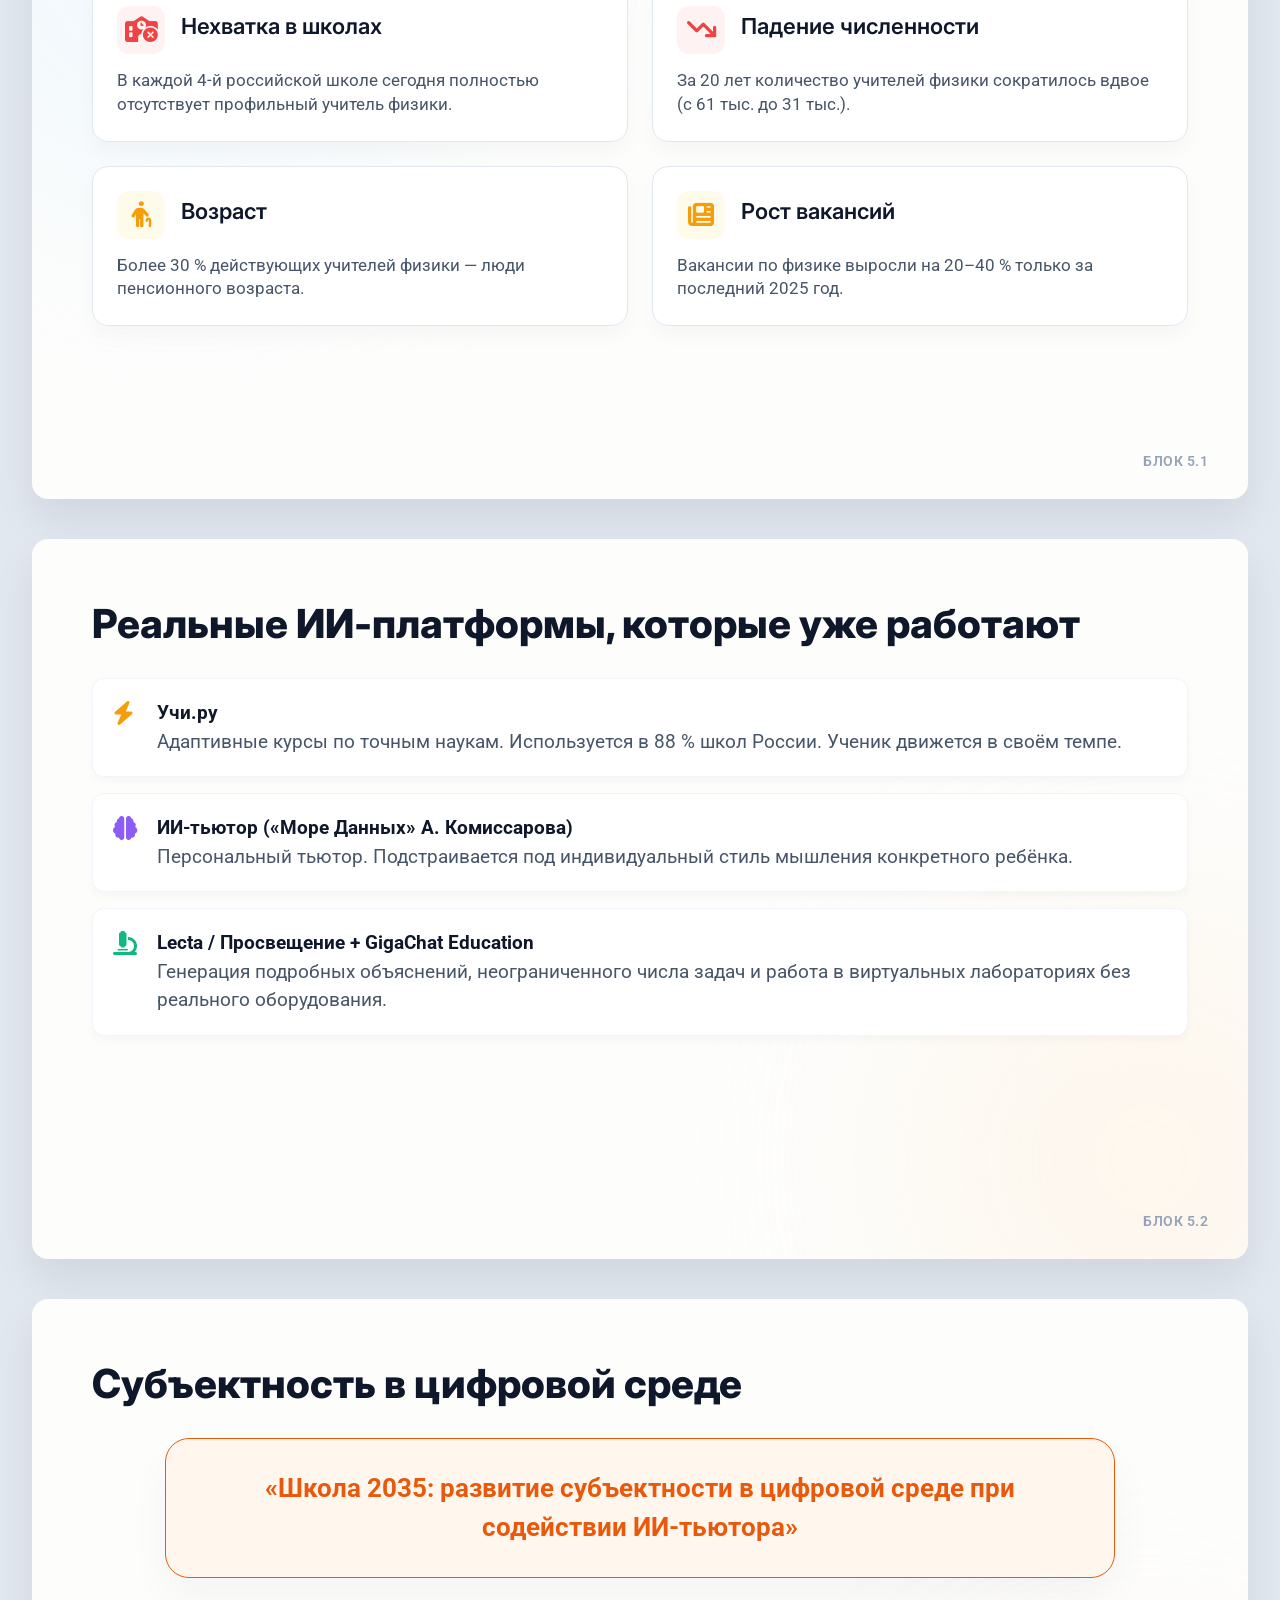
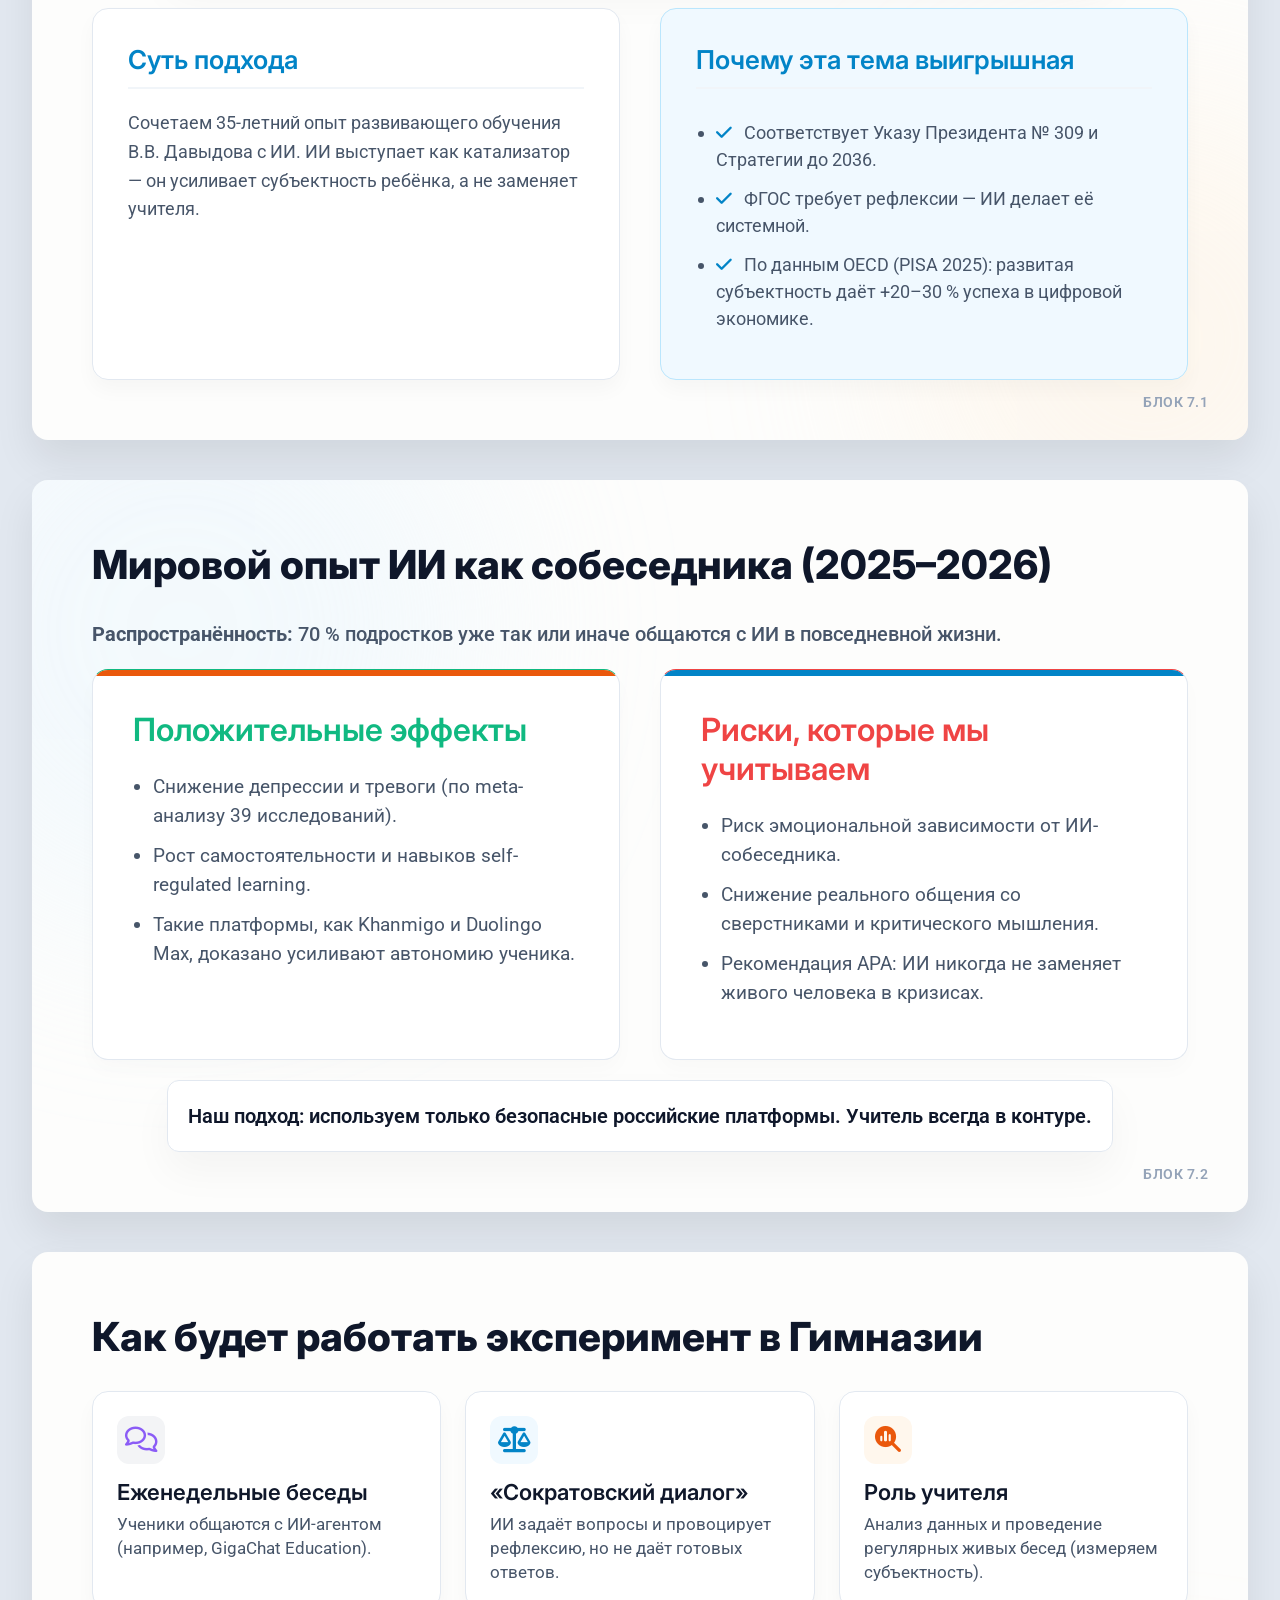
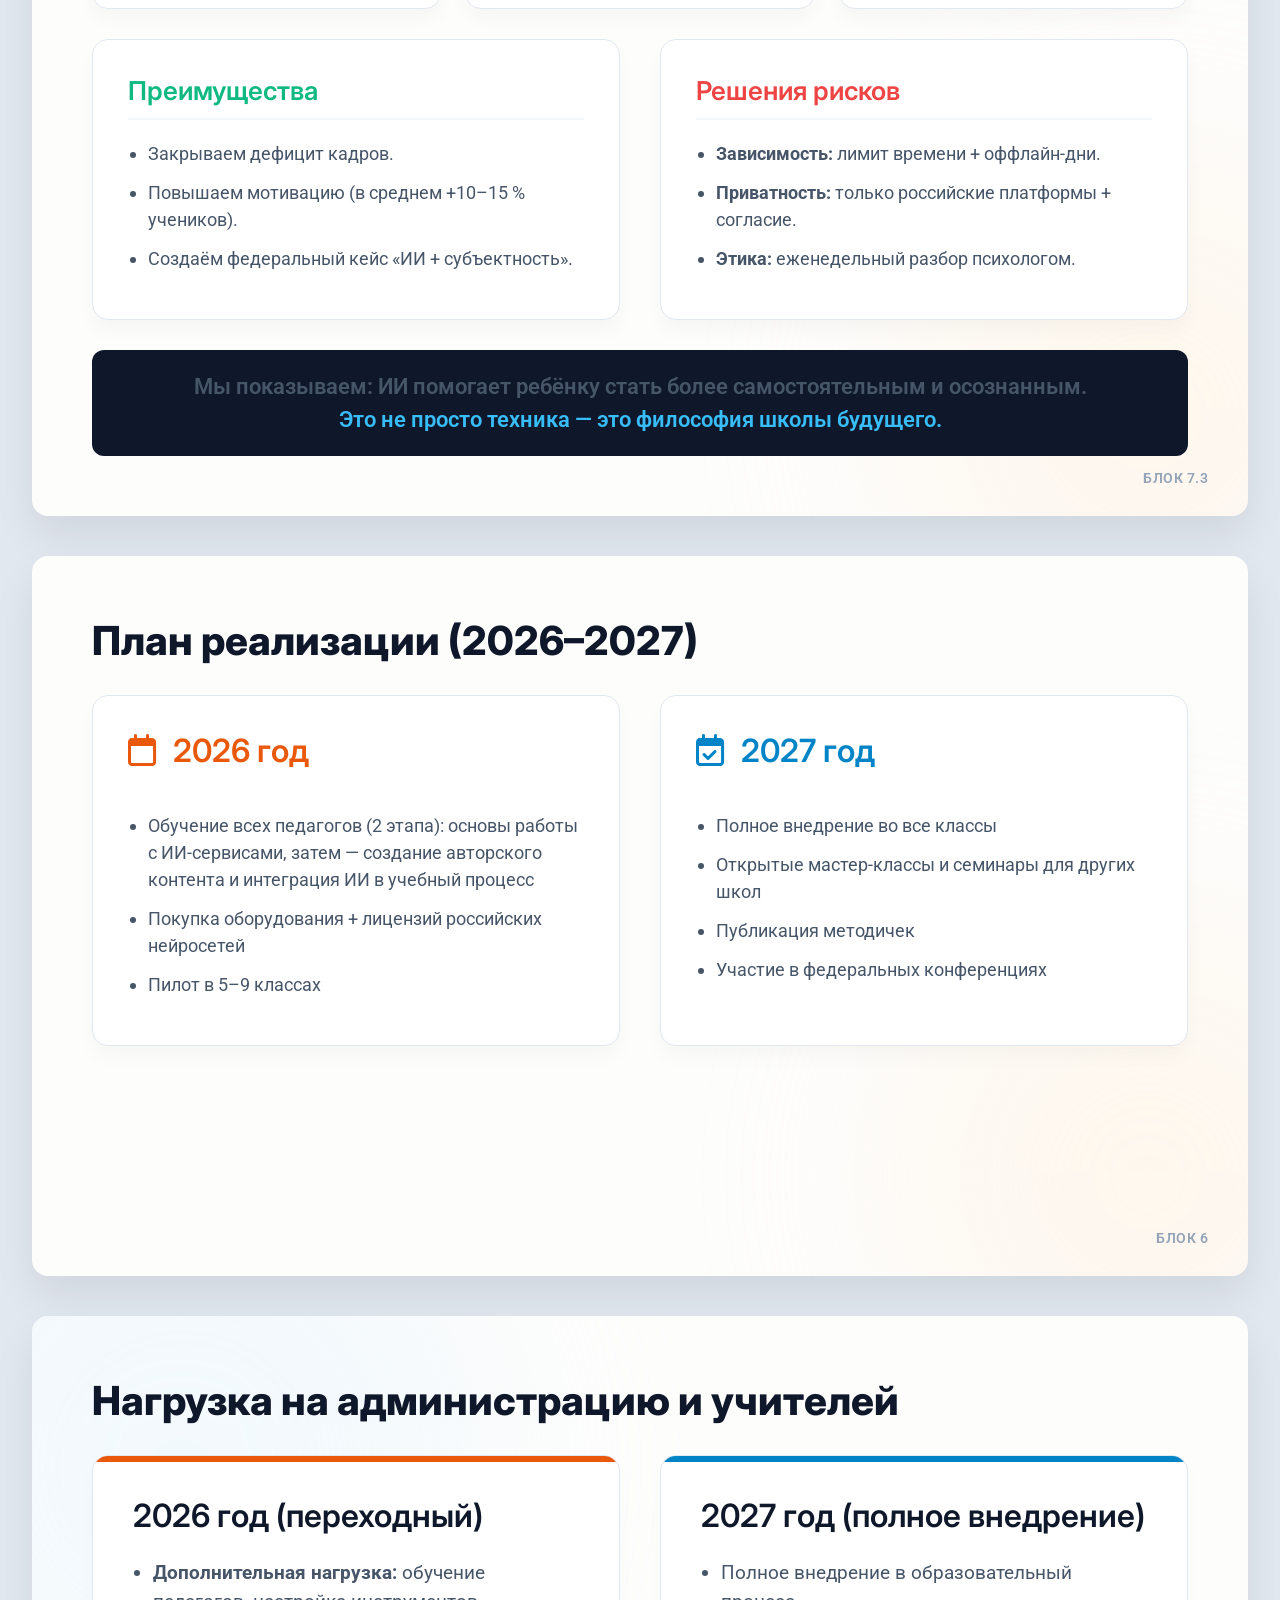
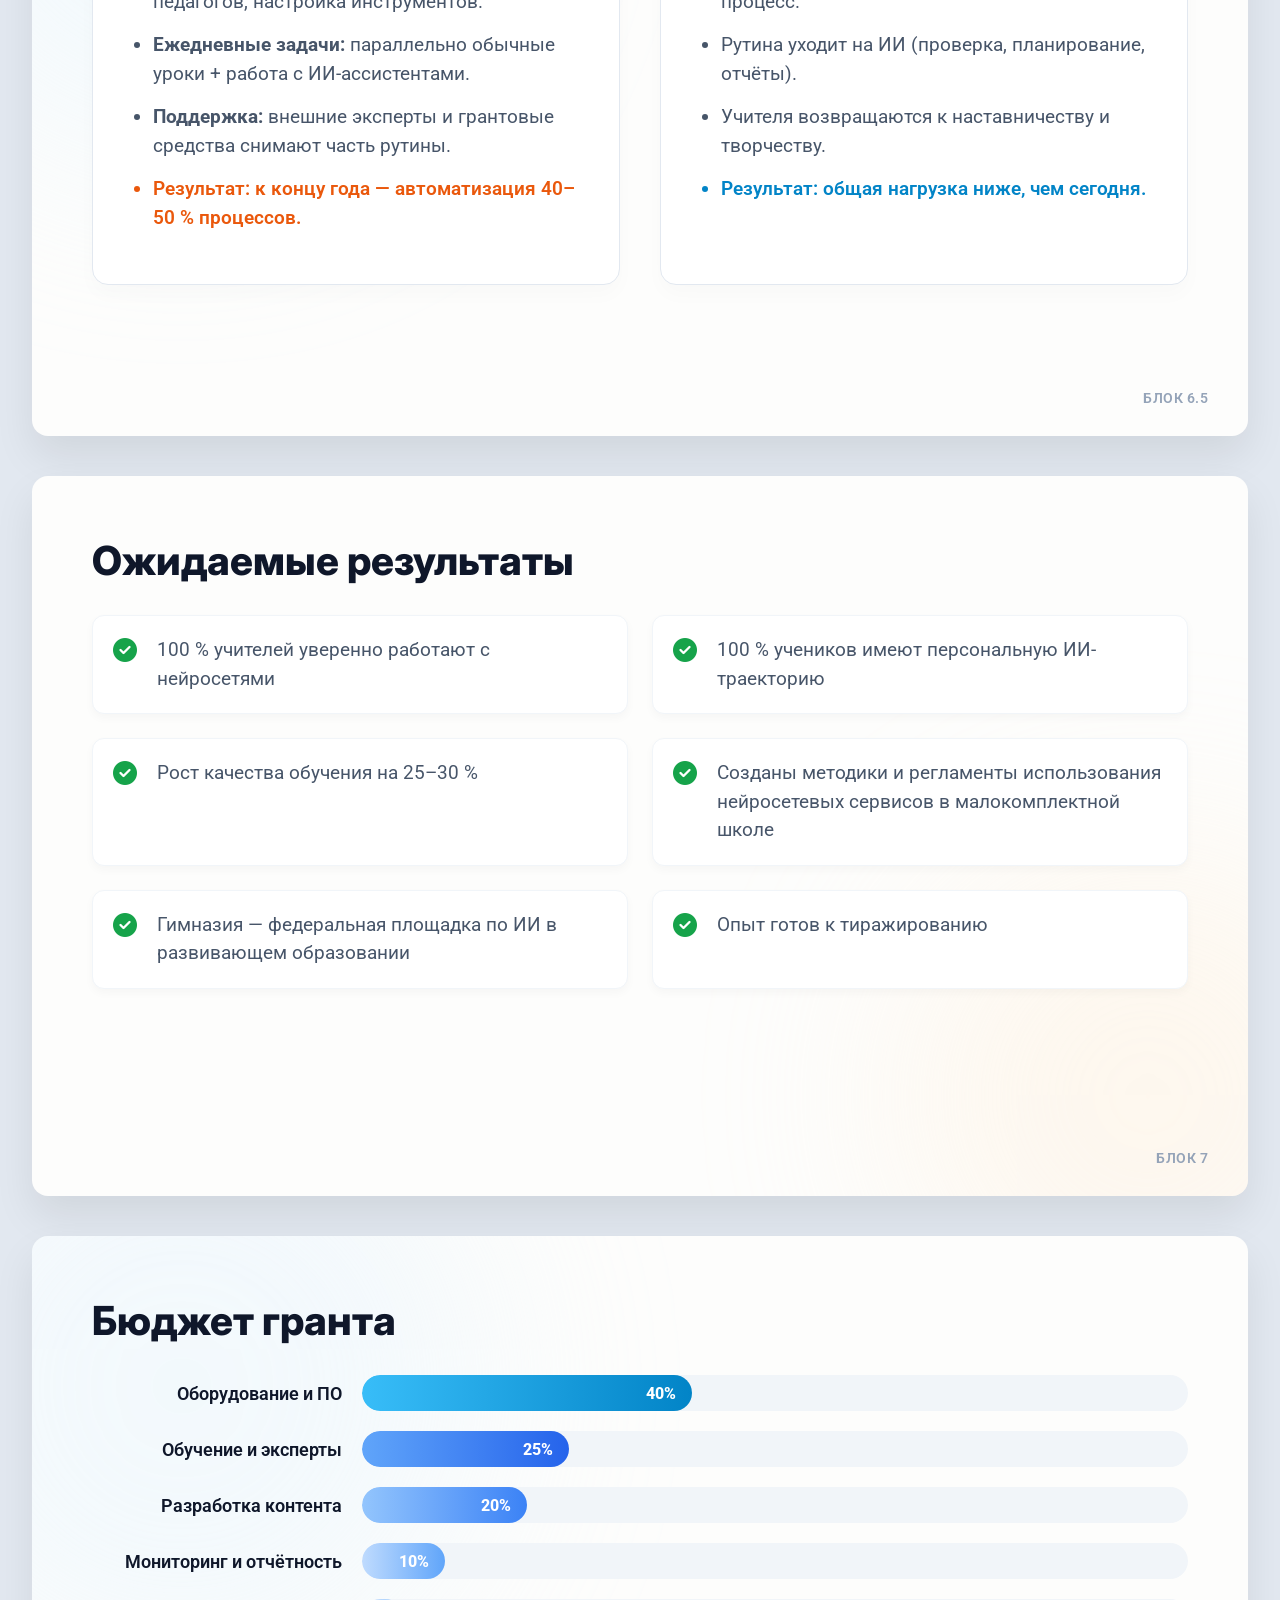
==== commit 979fb969: "Remove Образование 2035 illustration slide" ====
--- a/presentation.html
+++ b/presentation.html
@@ -1045,15 +1045,6 @@
                 </div>
             </div>
         </div>
-    </div>
-
-    <!-- ═══════════════════════════════════════════════
-     ИЛЛЮСТРАЦИЯ «ОБРАЗОВАНИЕ 2035»
-     ═══════════════════════════════════════════════ -->
-    <div class="slide-container" id="slide2b"
-        style="padding: 0; display: flex; align-items: center; justify-content: center; background: #f8fafc;">
-        <img src="Образование 2035.png" alt="Образование 2035"
-            style="max-width: 100%; max-height: 100%; object-fit: contain;">
     </div>
 
     <!-- ═══════════════════════════════════════════════
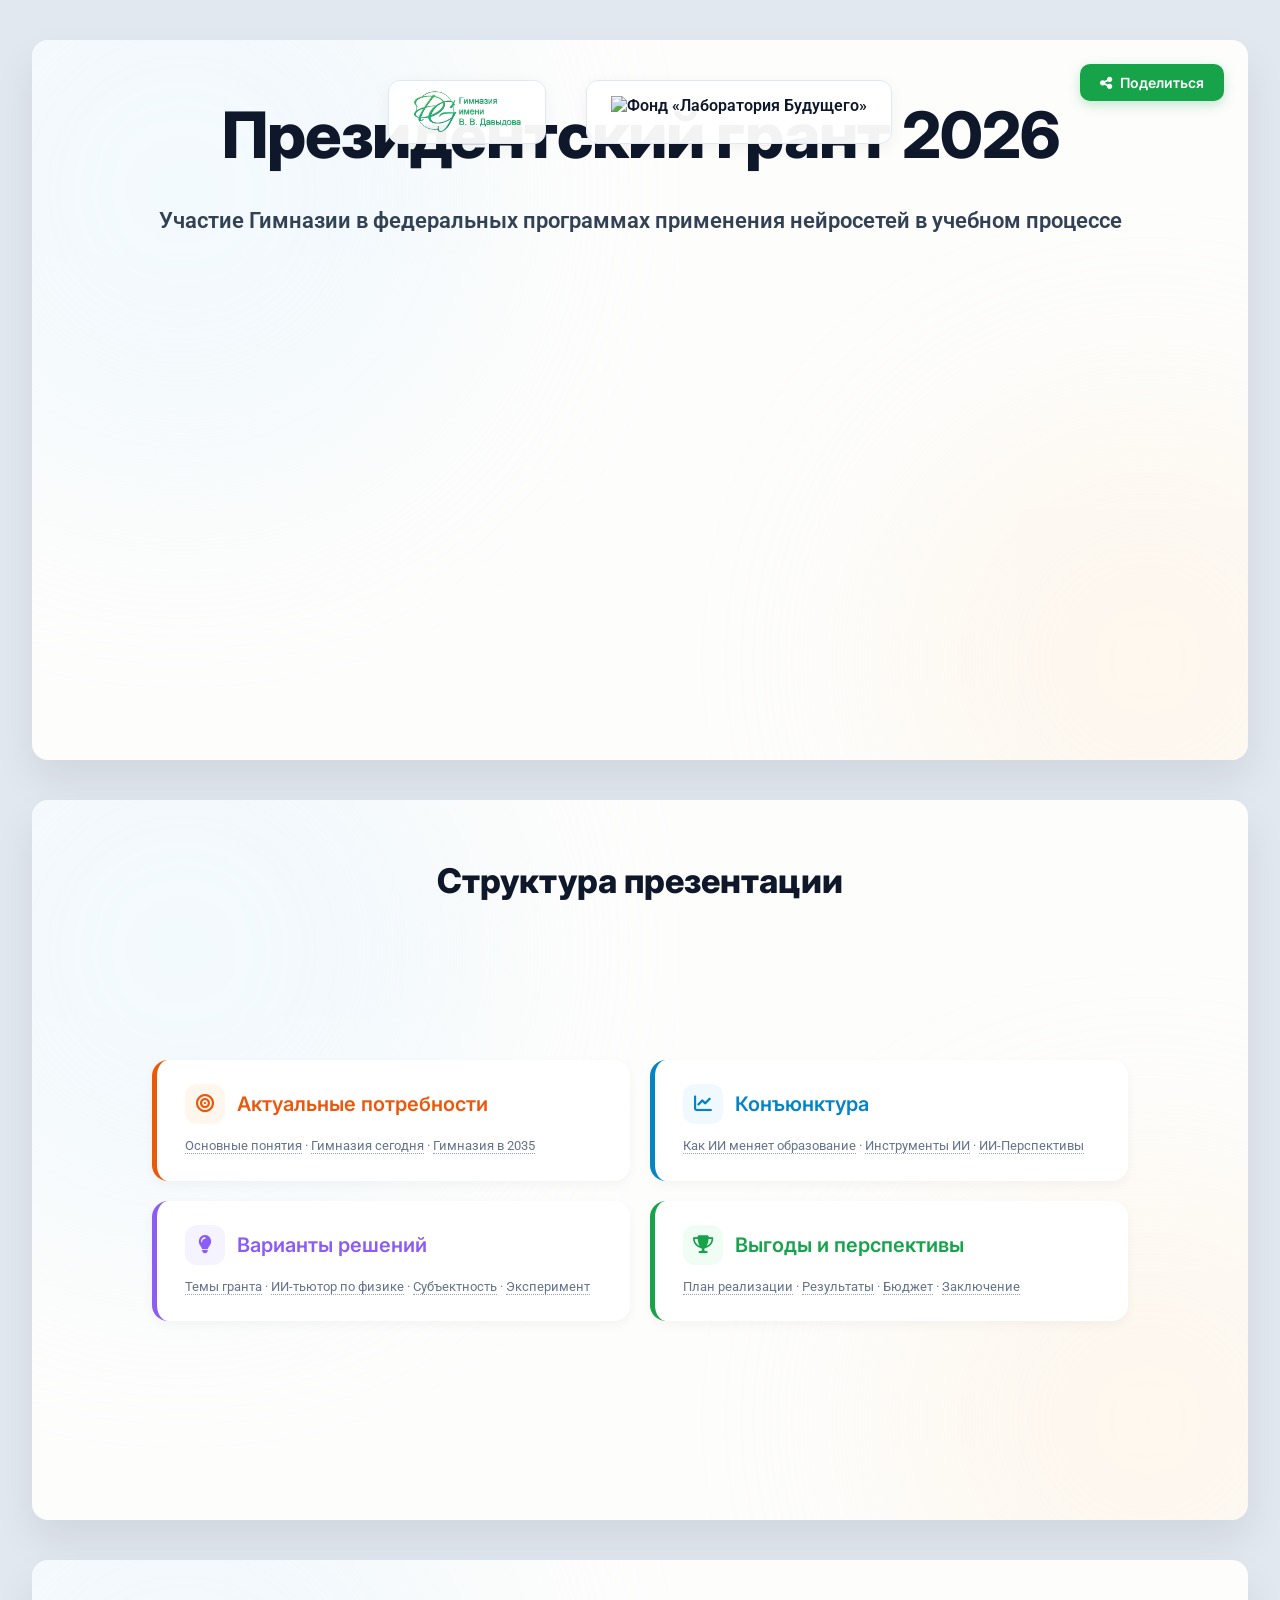
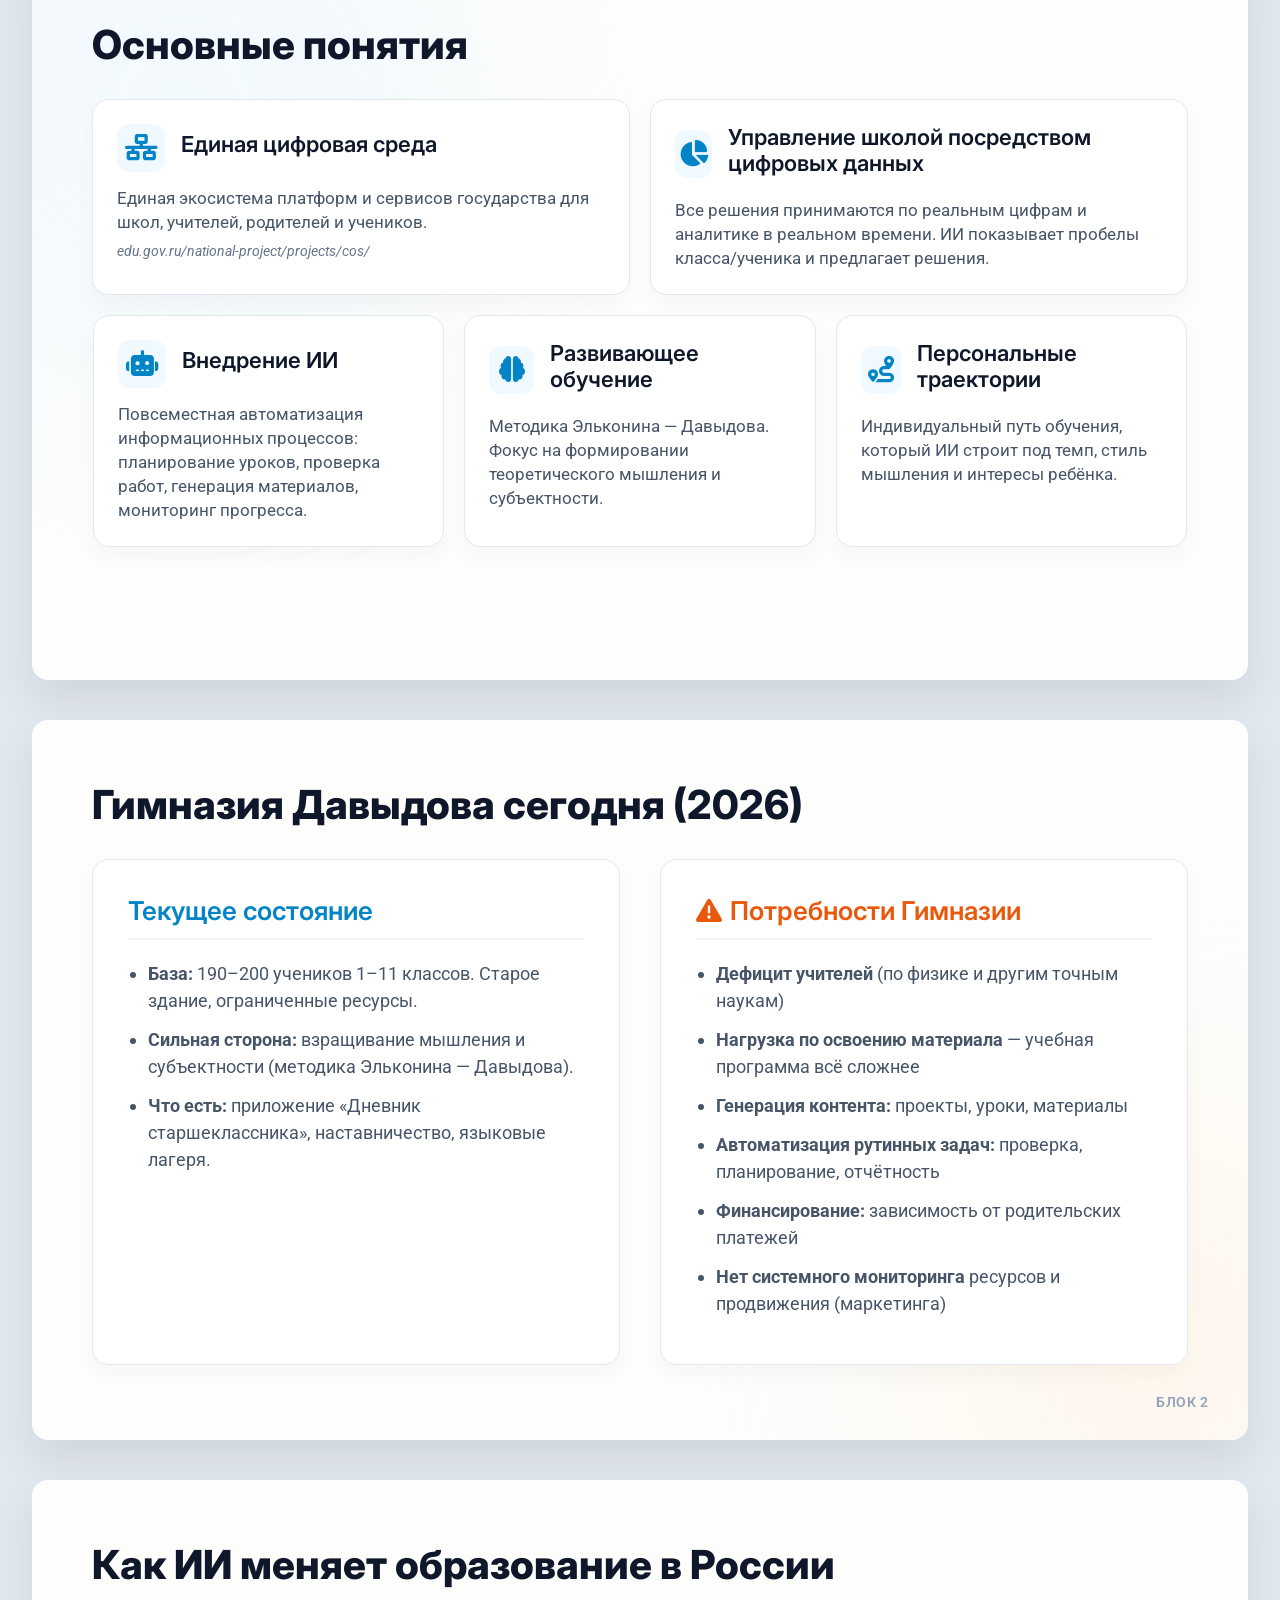
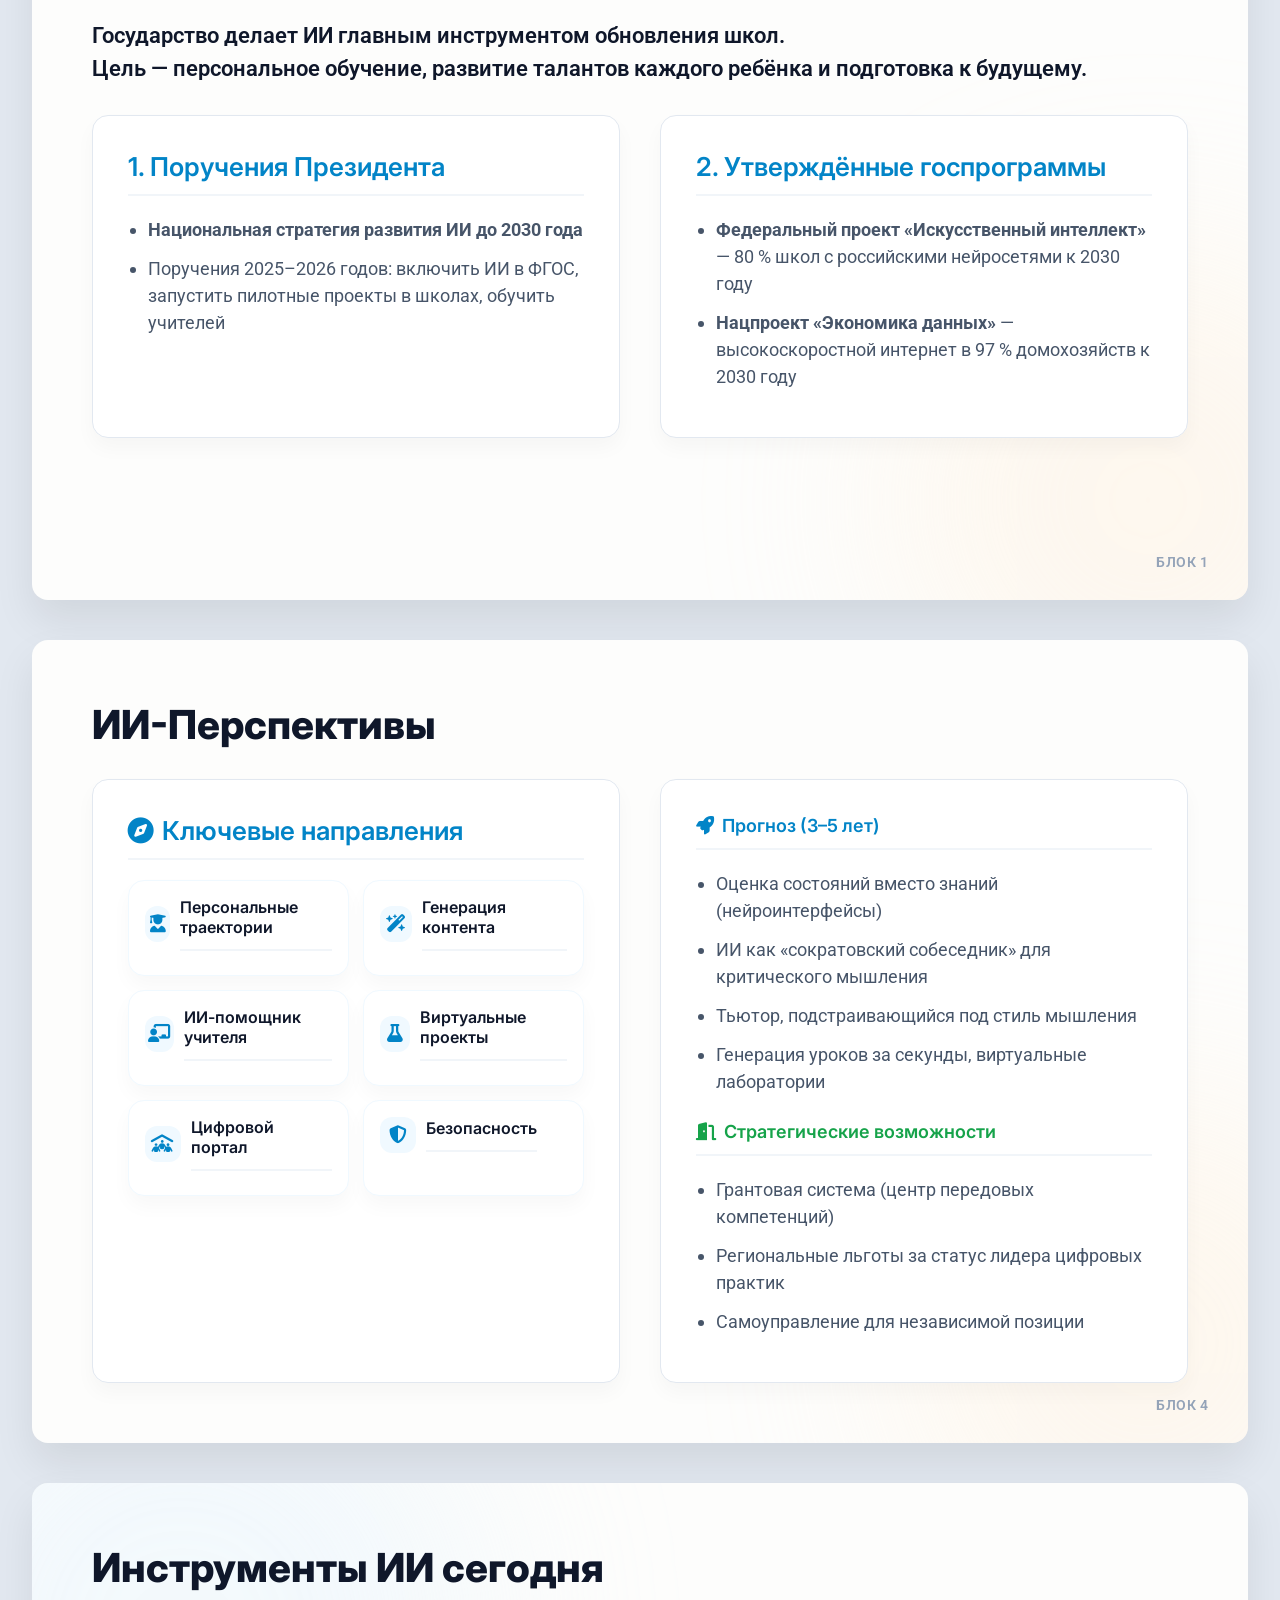
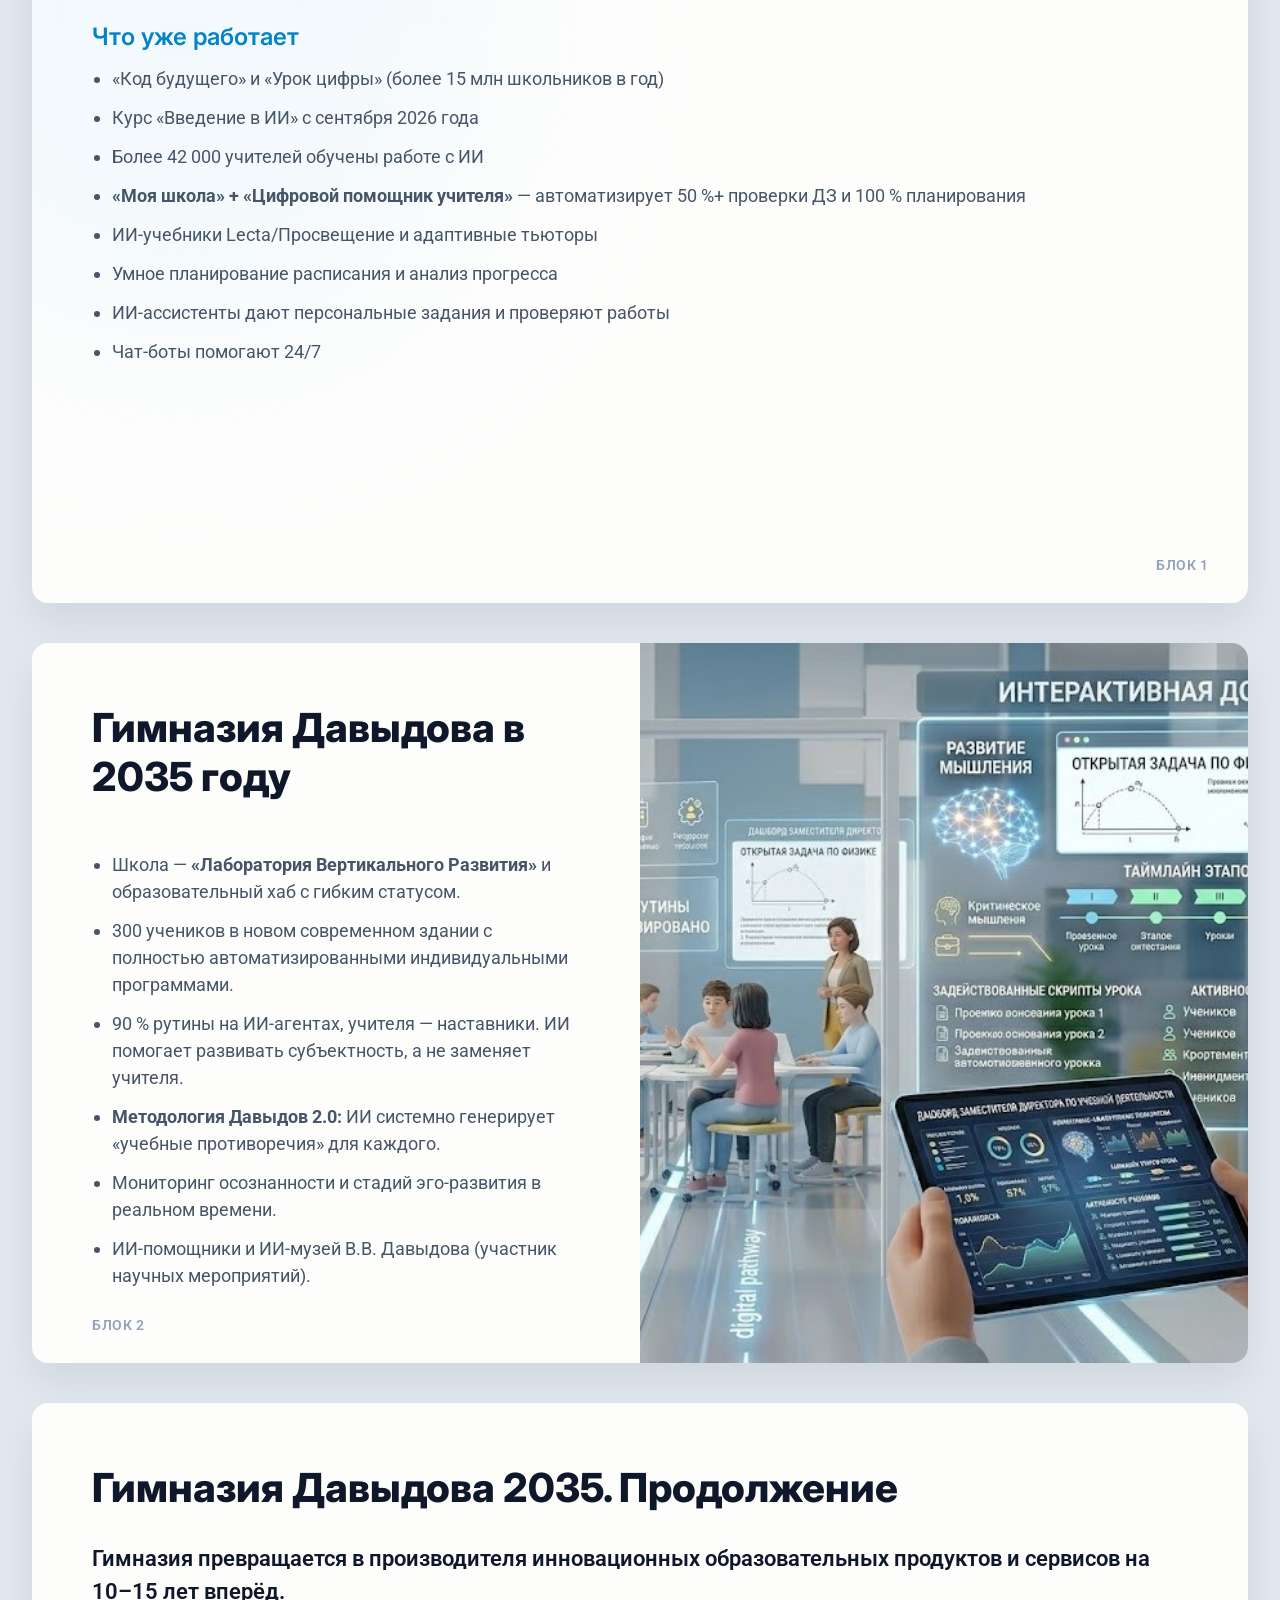
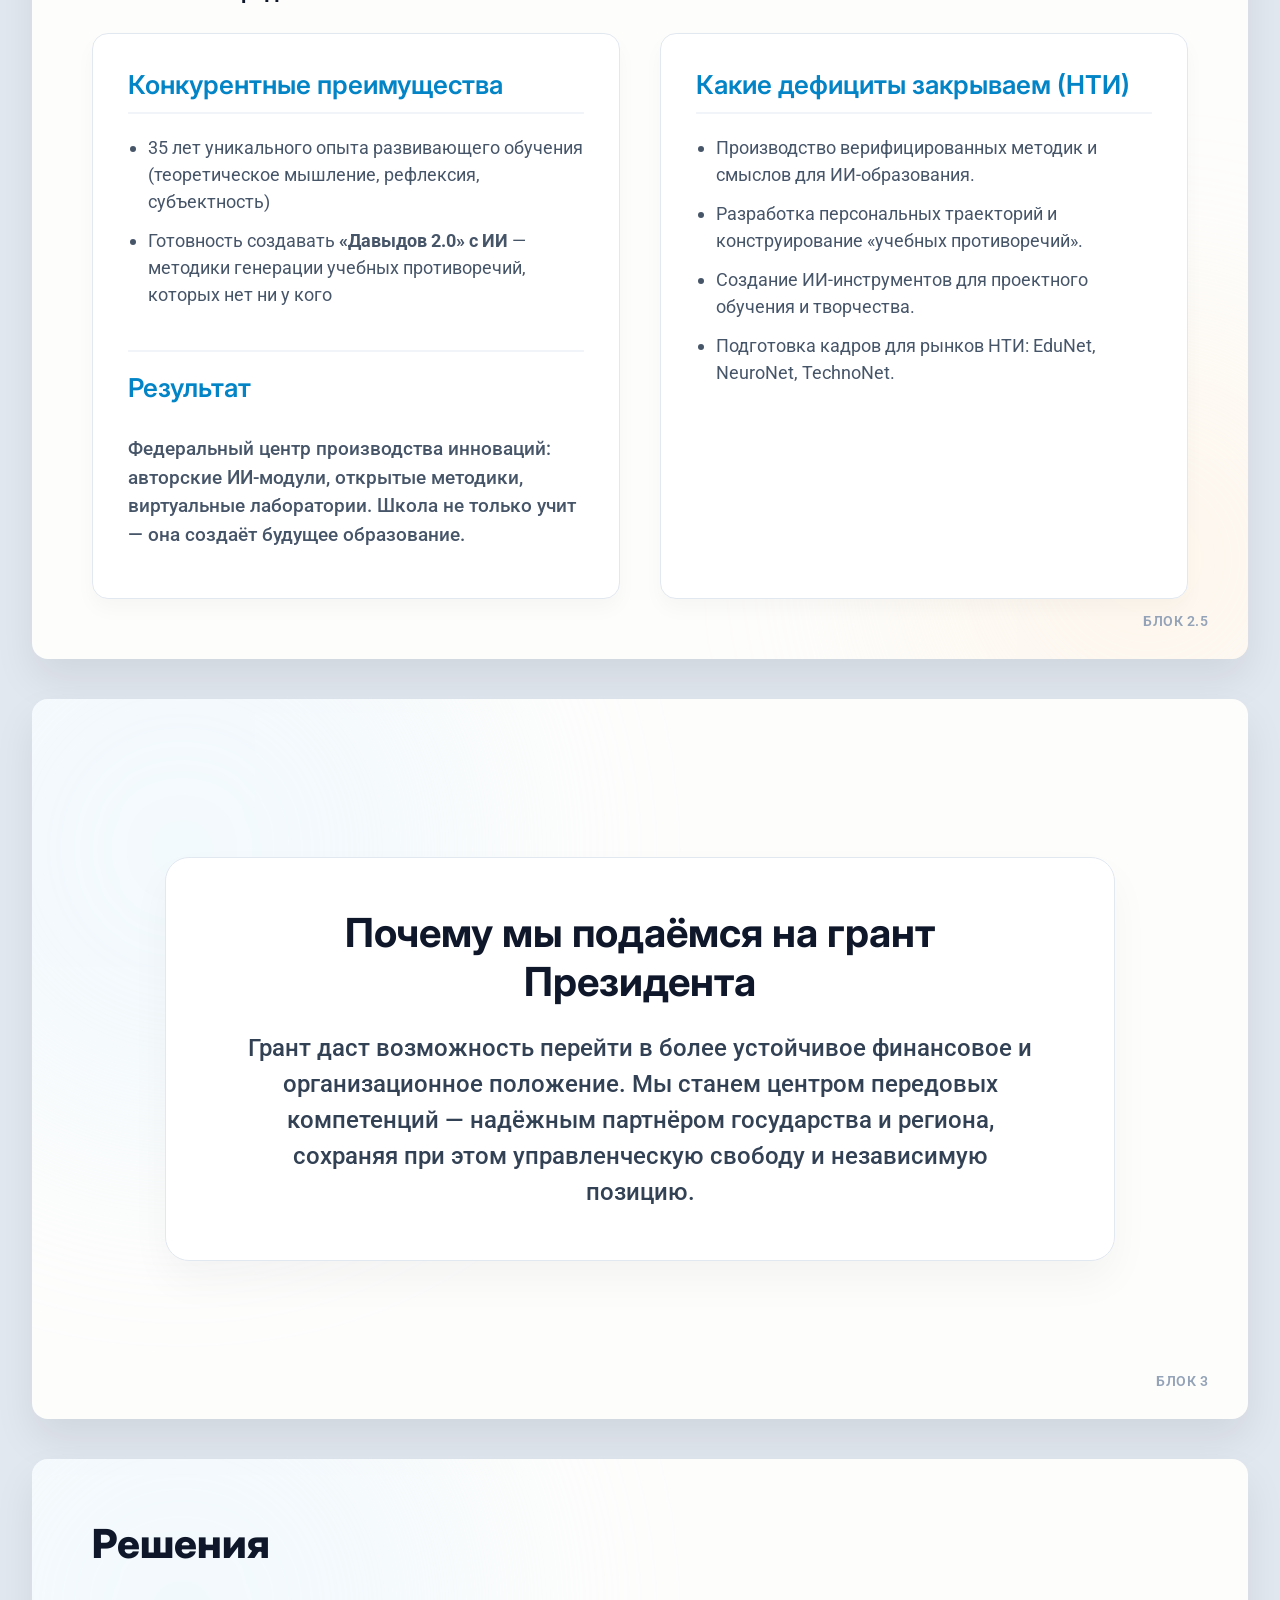
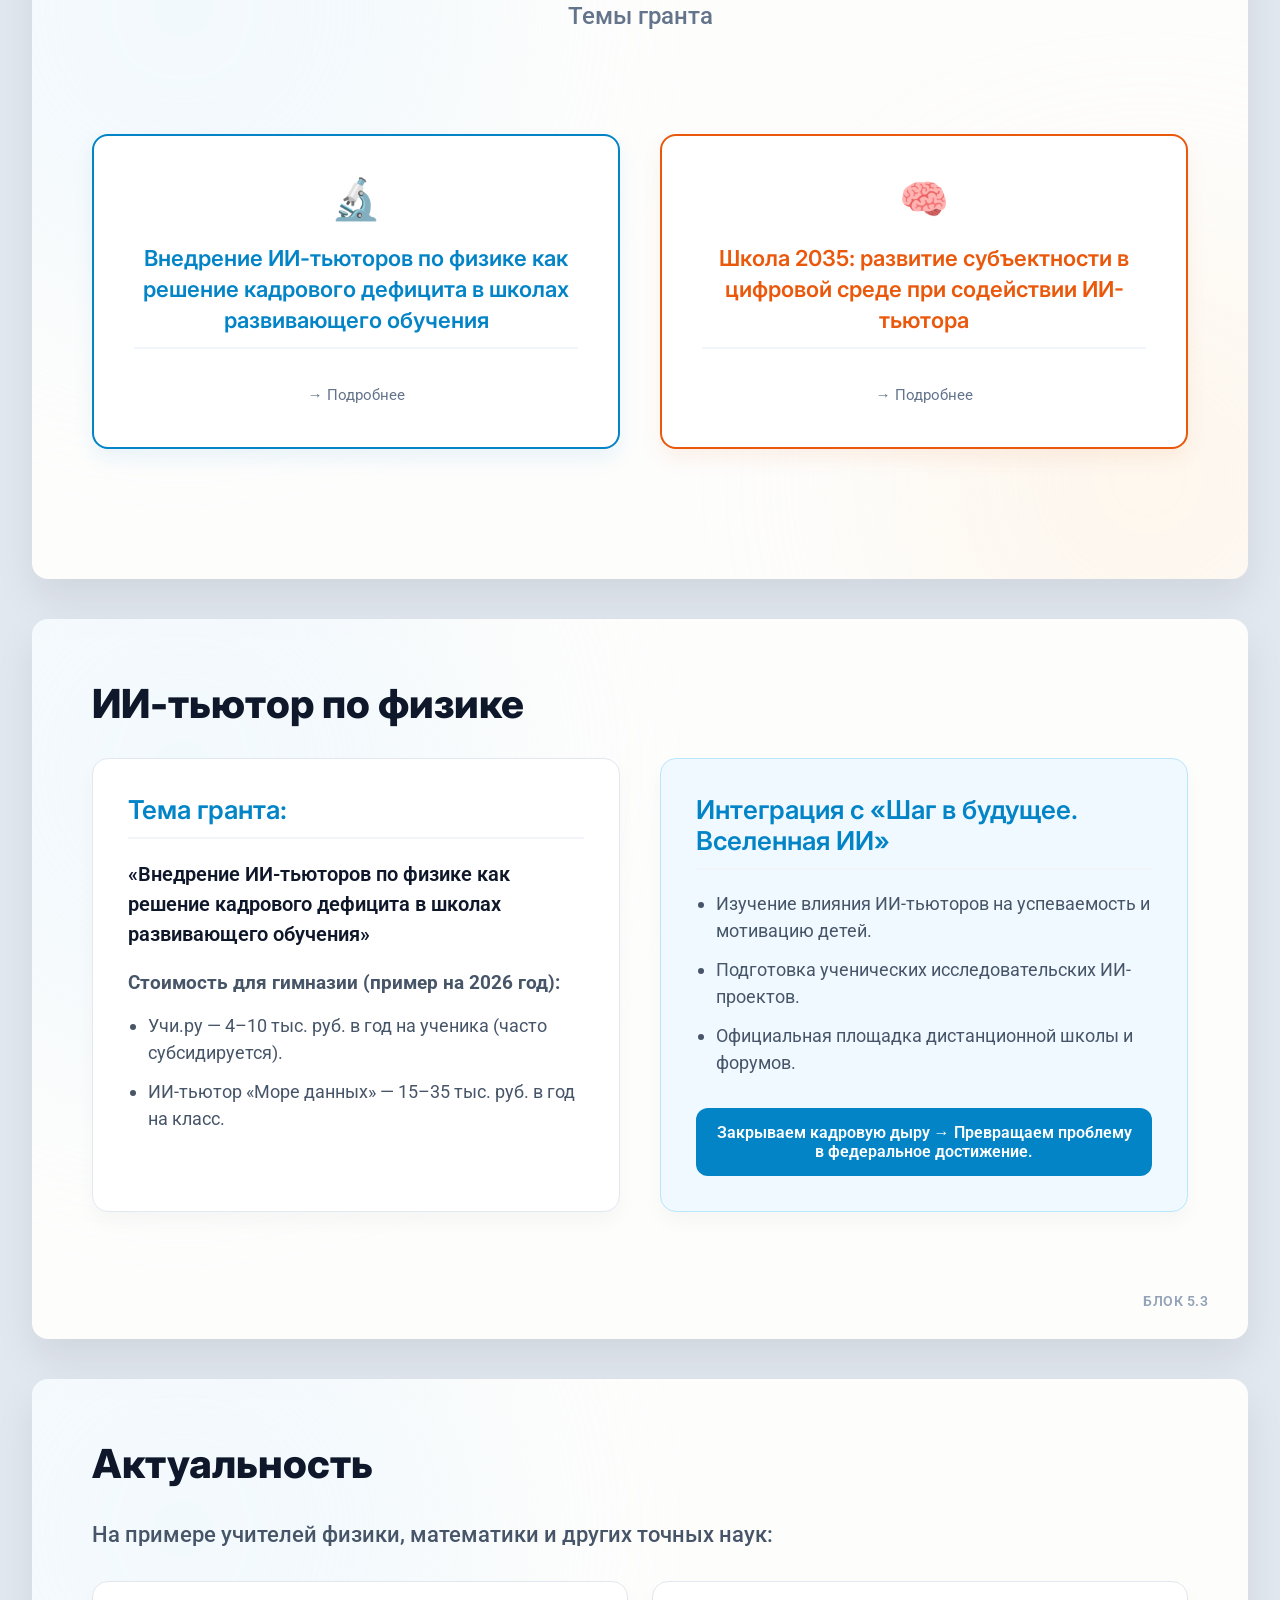
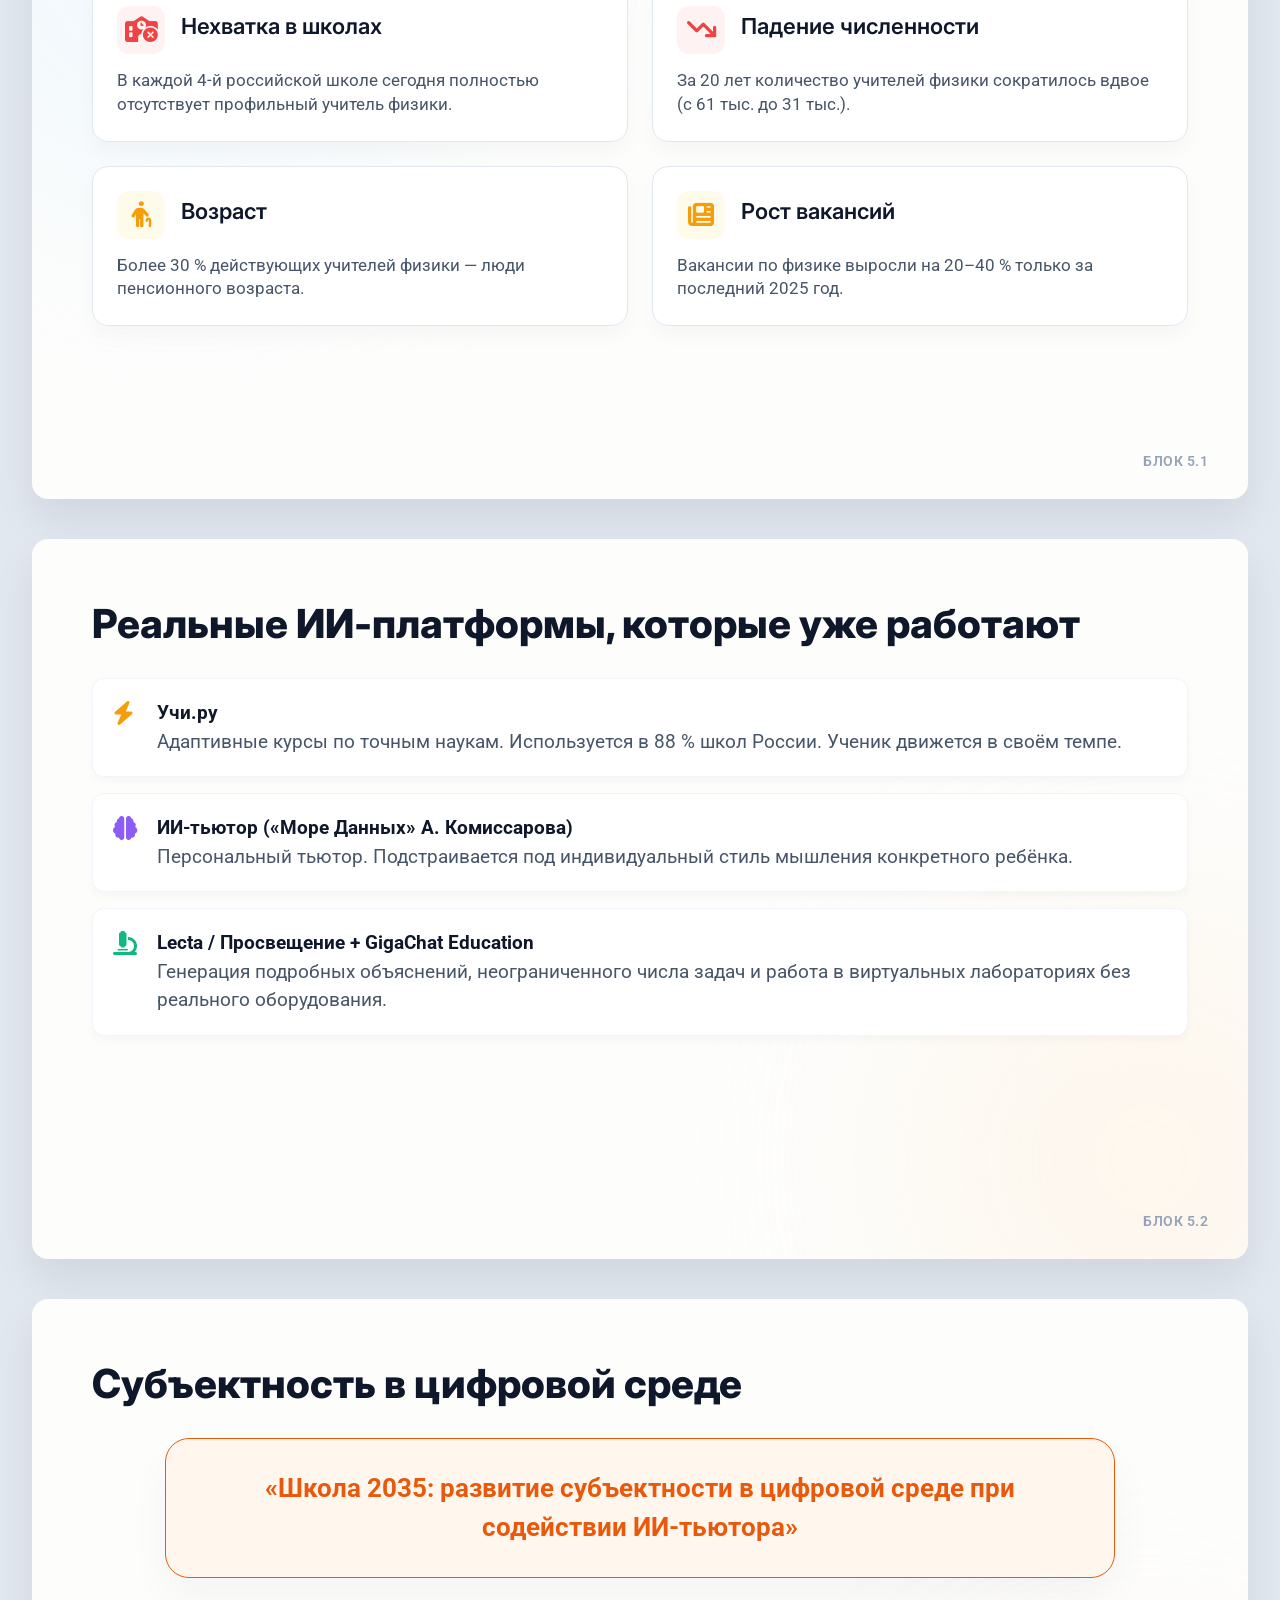
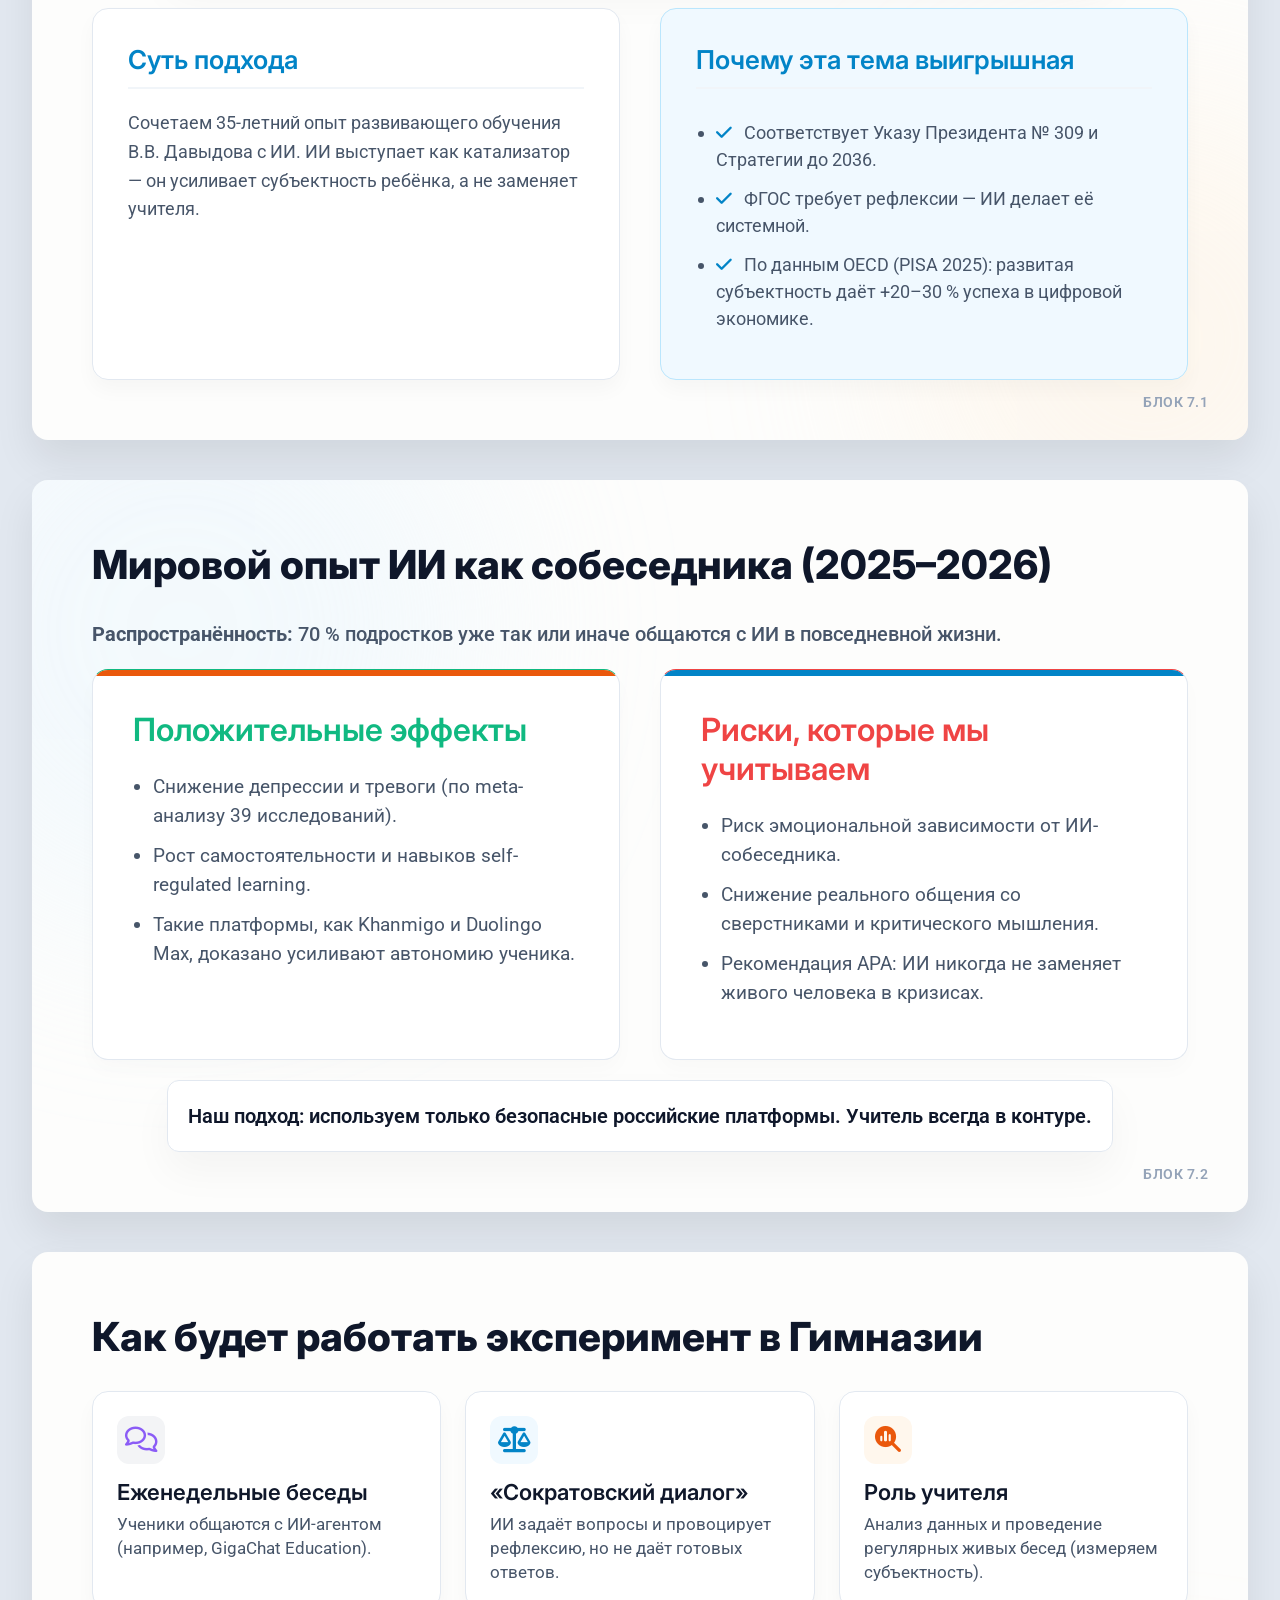
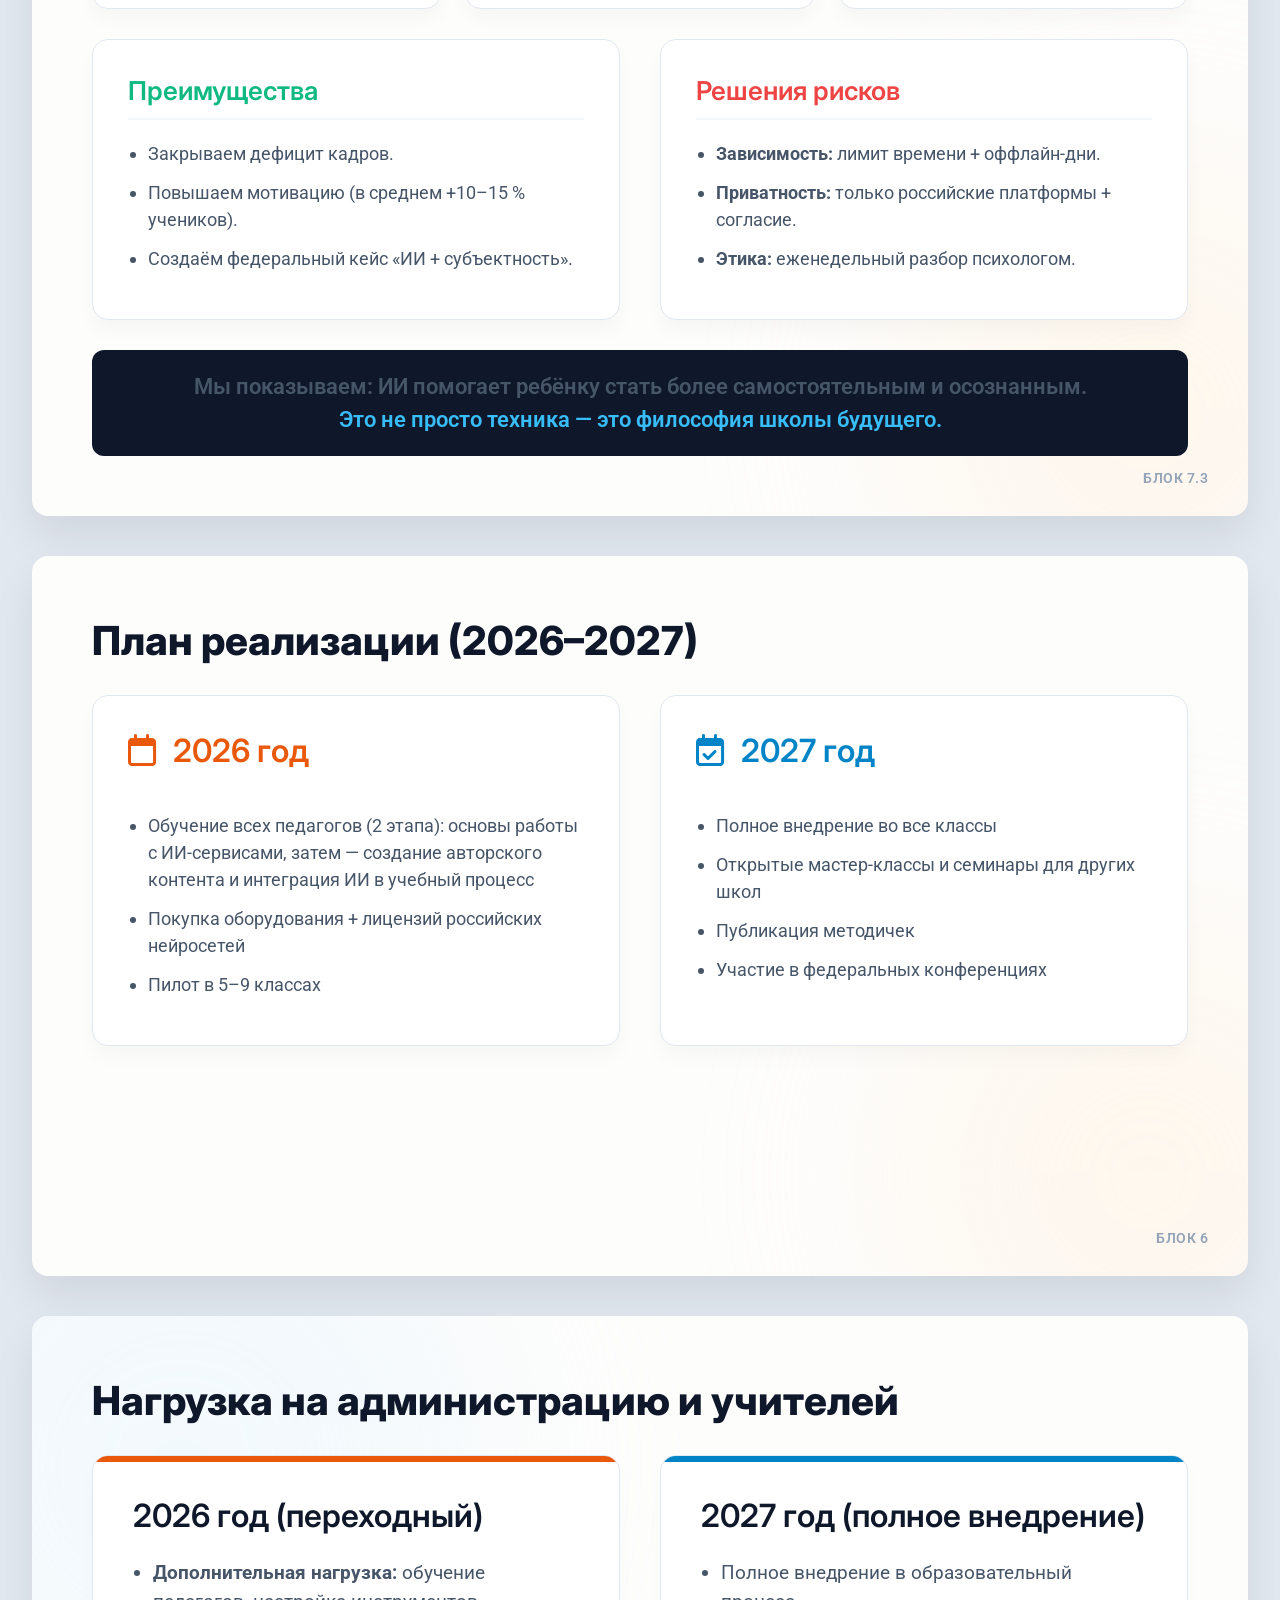
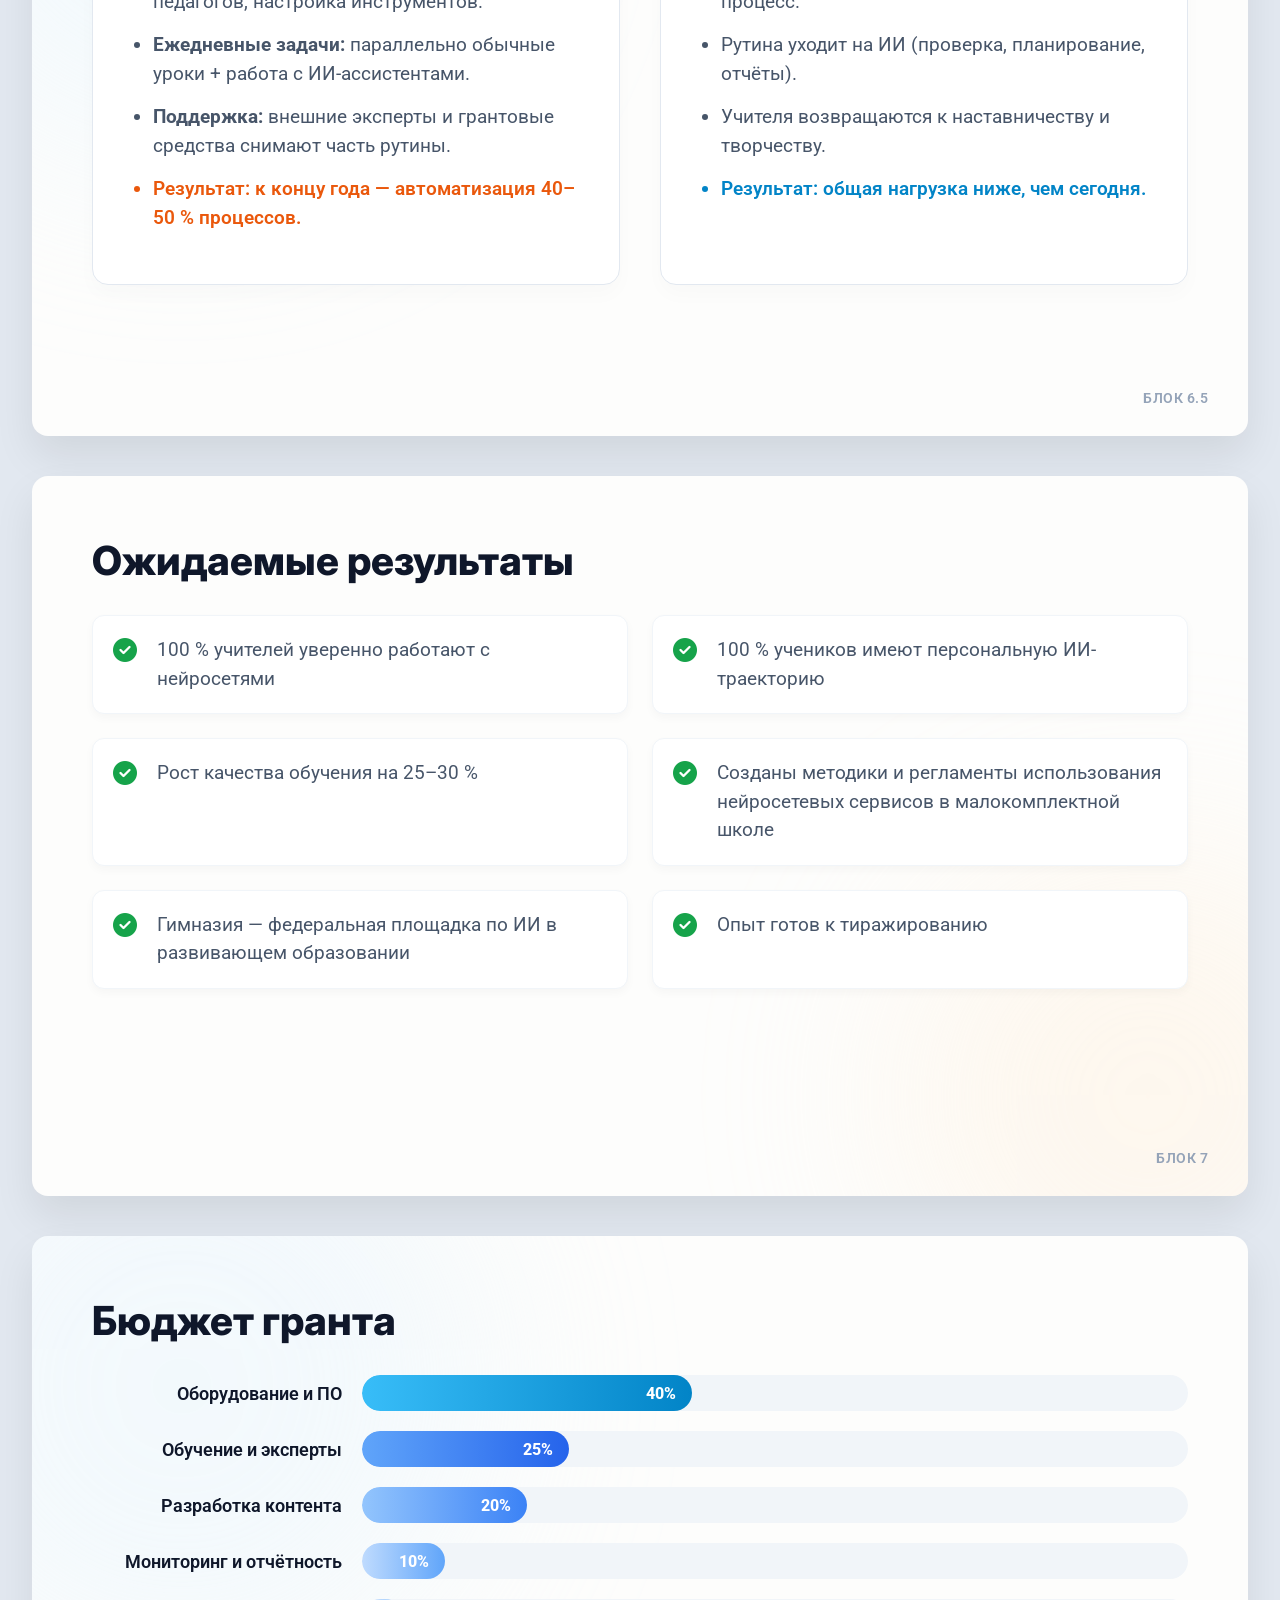
==== commit d01ae551: "Remove second subtitle from title slide" ====
--- a/presentation.html
+++ b/presentation.html
@@ -819,8 +819,6 @@
             <h1>Президентский грант 2026</h1>
             <p class="subtitle" style="font-size: 22px; font-weight: 600; color: #334155; margin-top: 10px;">Участие
                 Гимназии в федеральных программах применения нейросетей в учебном процессе</p>
-            <p class="subtitle" style="font-size: 20px; font-weight: 500; color: #475569; margin-top: 8px;">Переход к
-                управлению на основе данных и персональным образовательным траекториям</p>
         </div>
         <button onclick="navigator.clipboard.writeText(window.location.href); alert('Ссылка скопирована!');"
             style="position: absolute; top: 24px; right: 24px; padding: 10px 20px; font-size: 14px; font-weight: 600; font-family: 'Inter', sans-serif; border-radius: 10px; border: none; background: #16a34a; color: white; cursor: pointer; display: flex; align-items: center; gap: 8px; transition: transform 0.2s, background 0.2s; z-index: 10; box-shadow: 0 4px 12px rgba(22,163,74,0.25);"
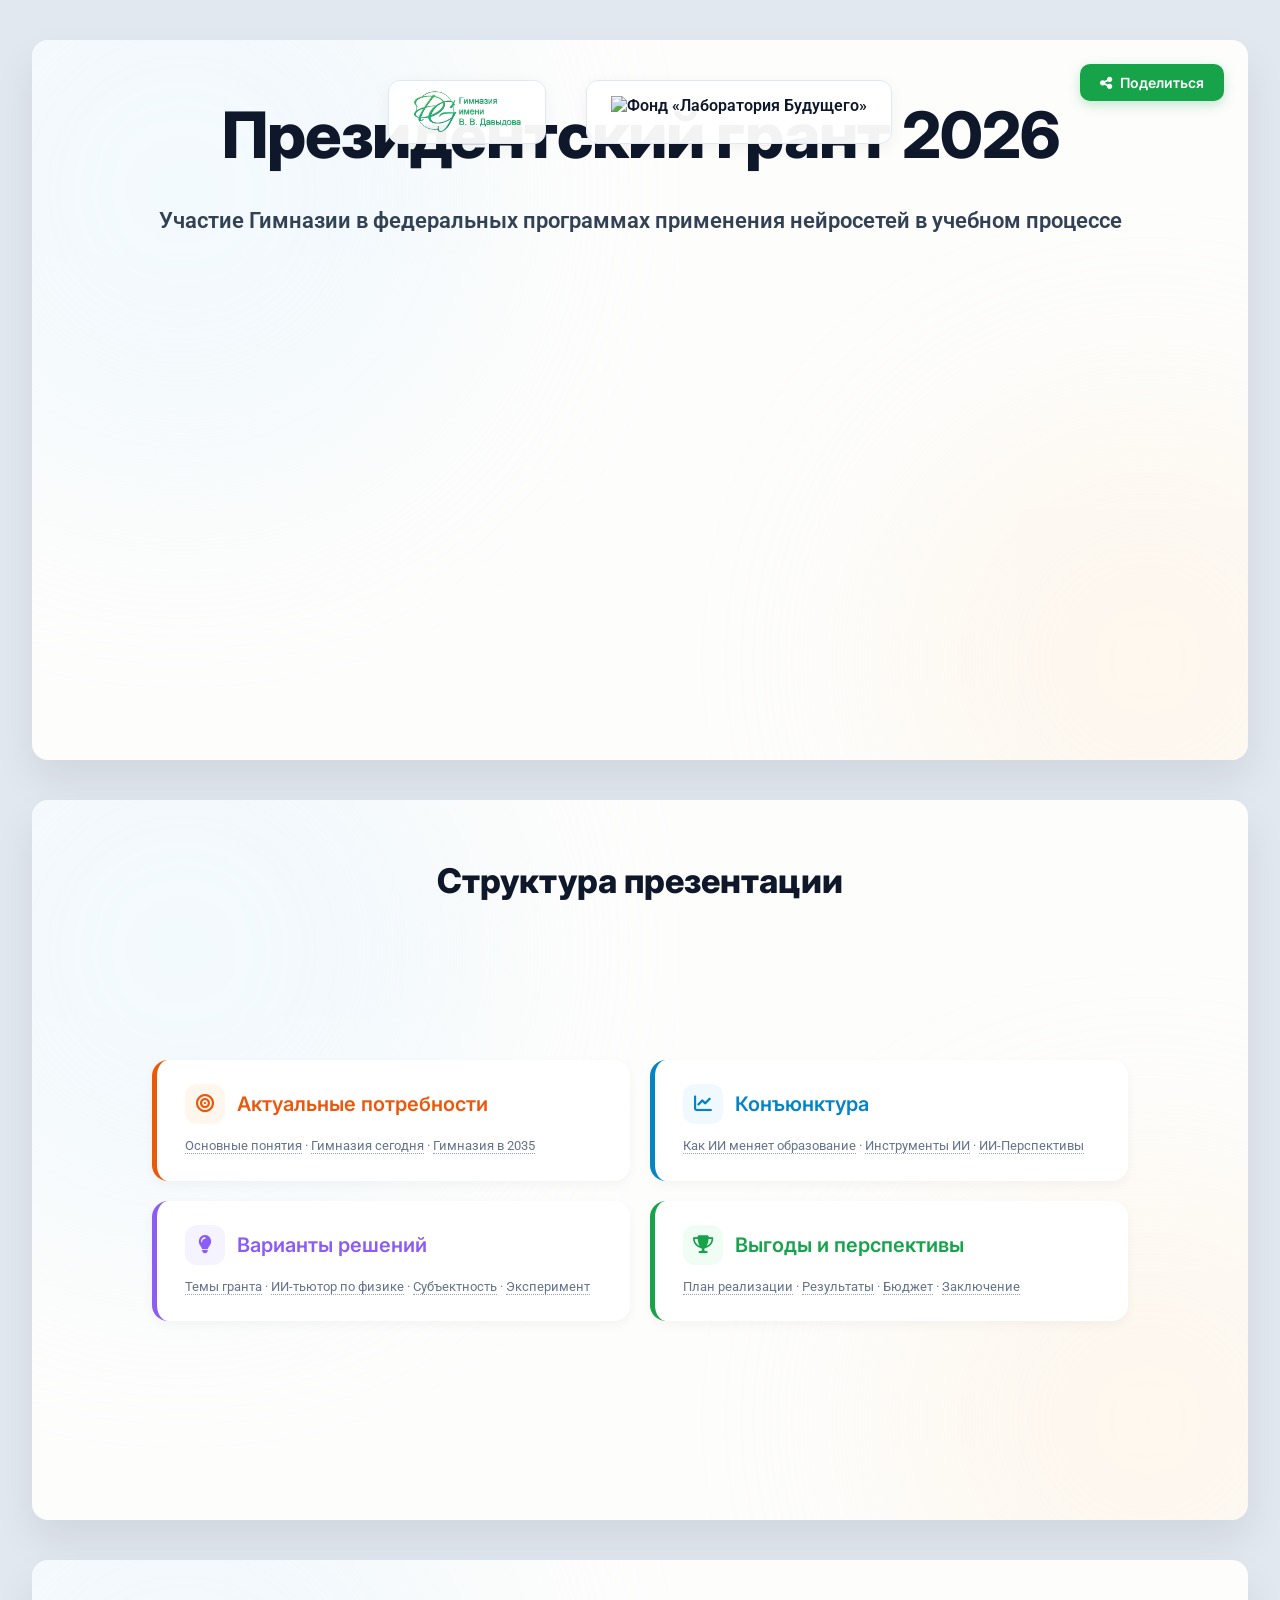
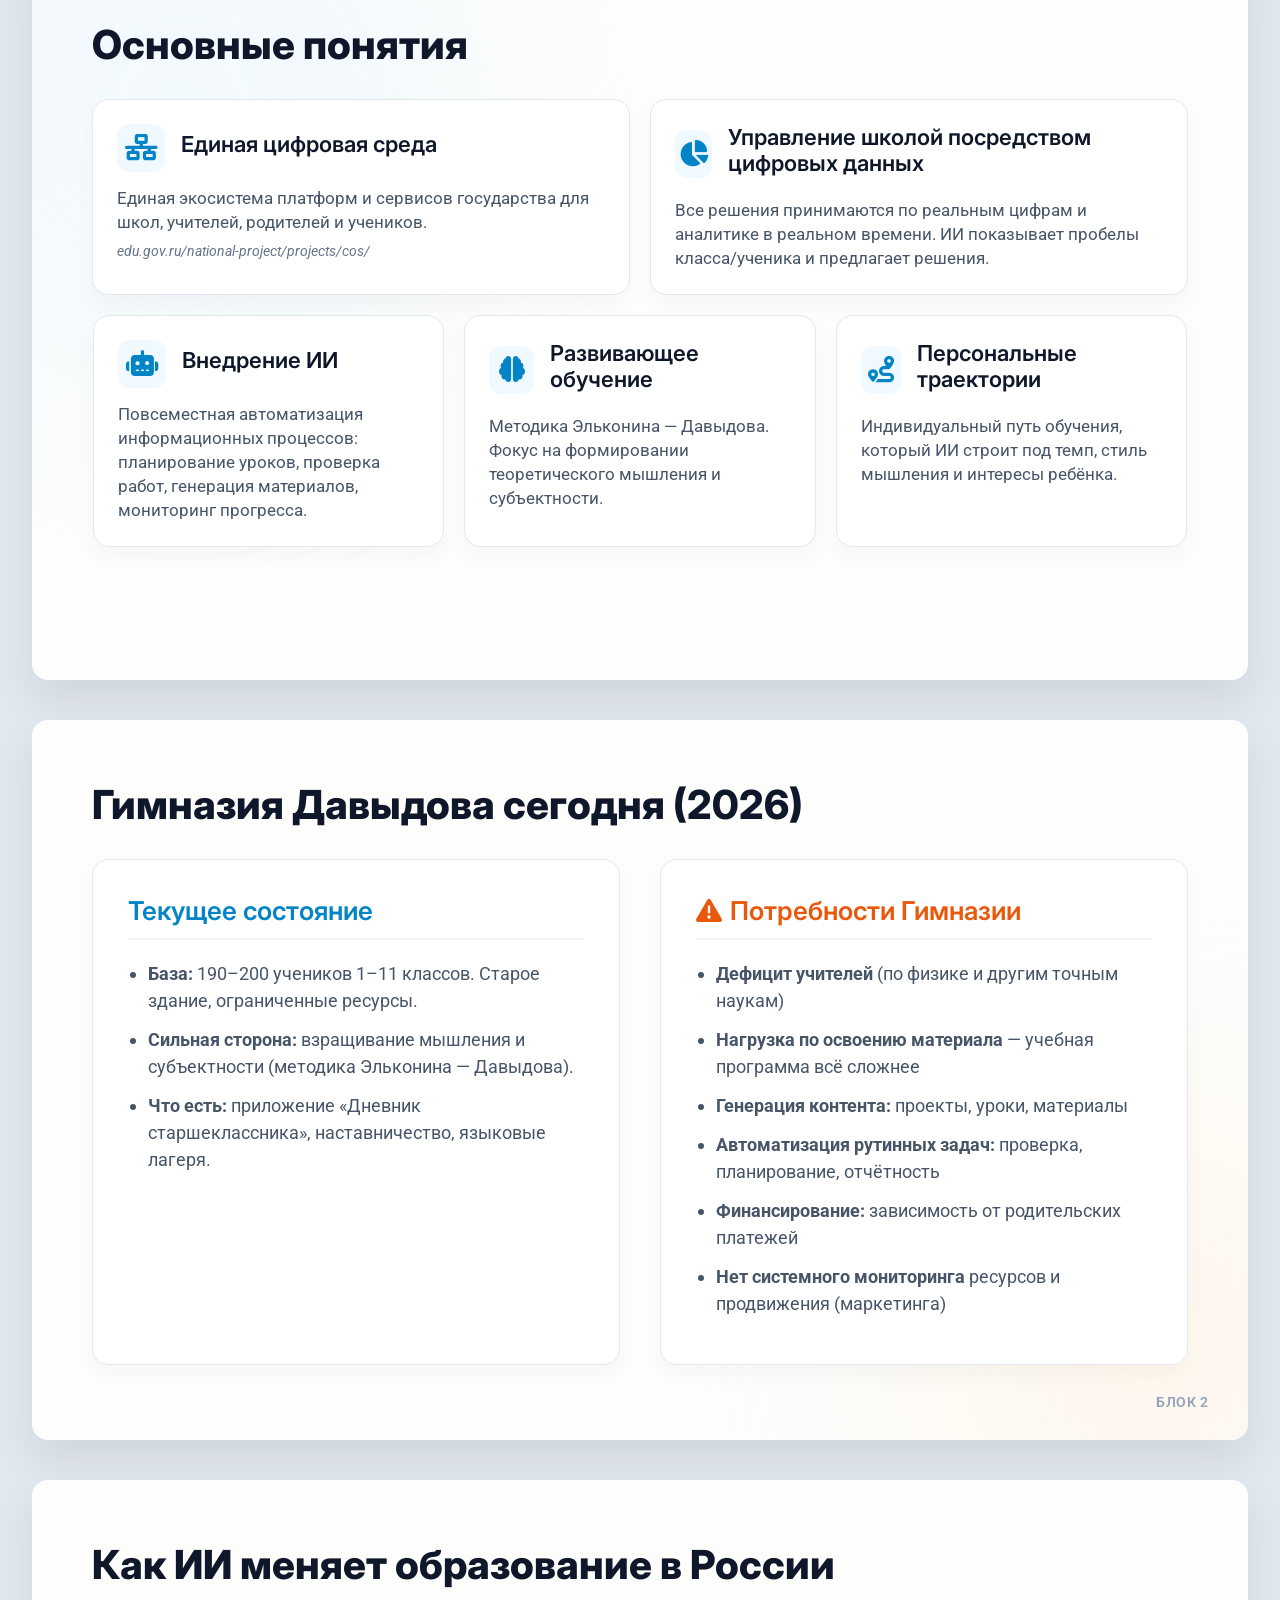
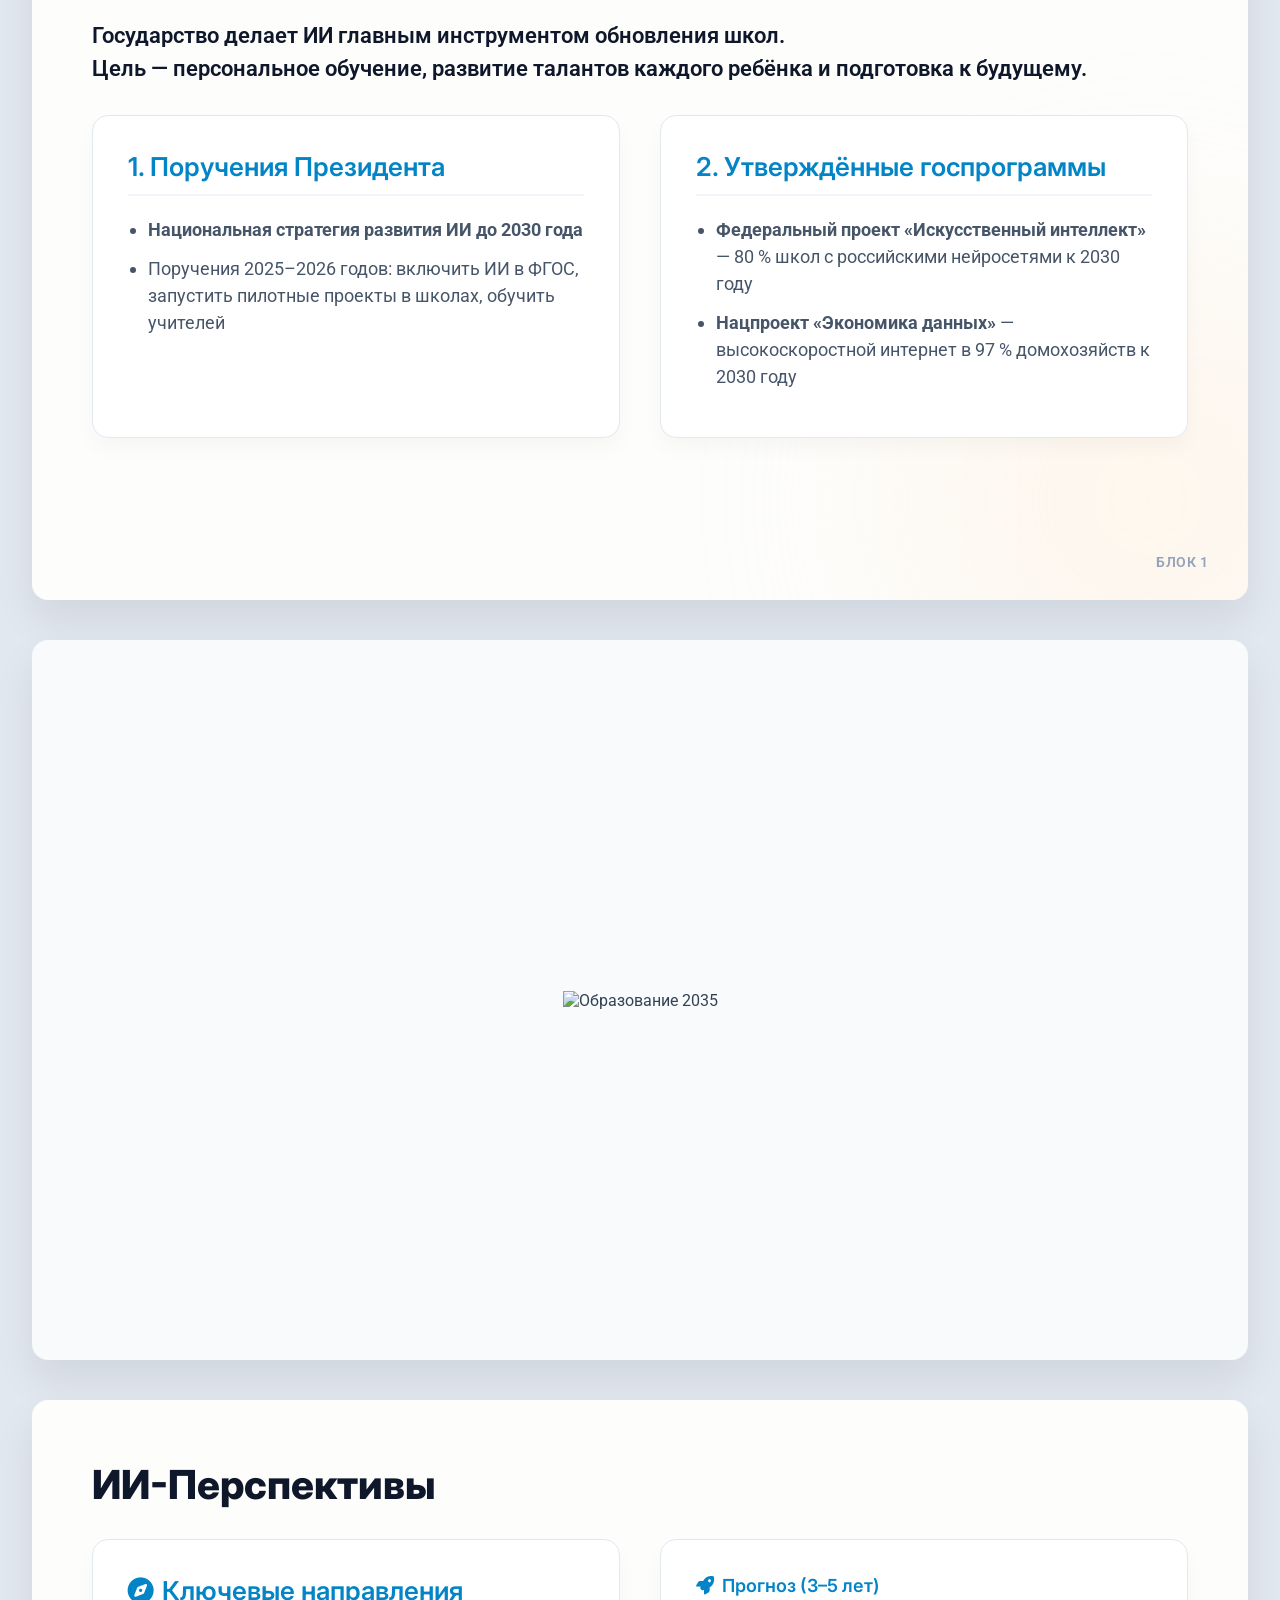
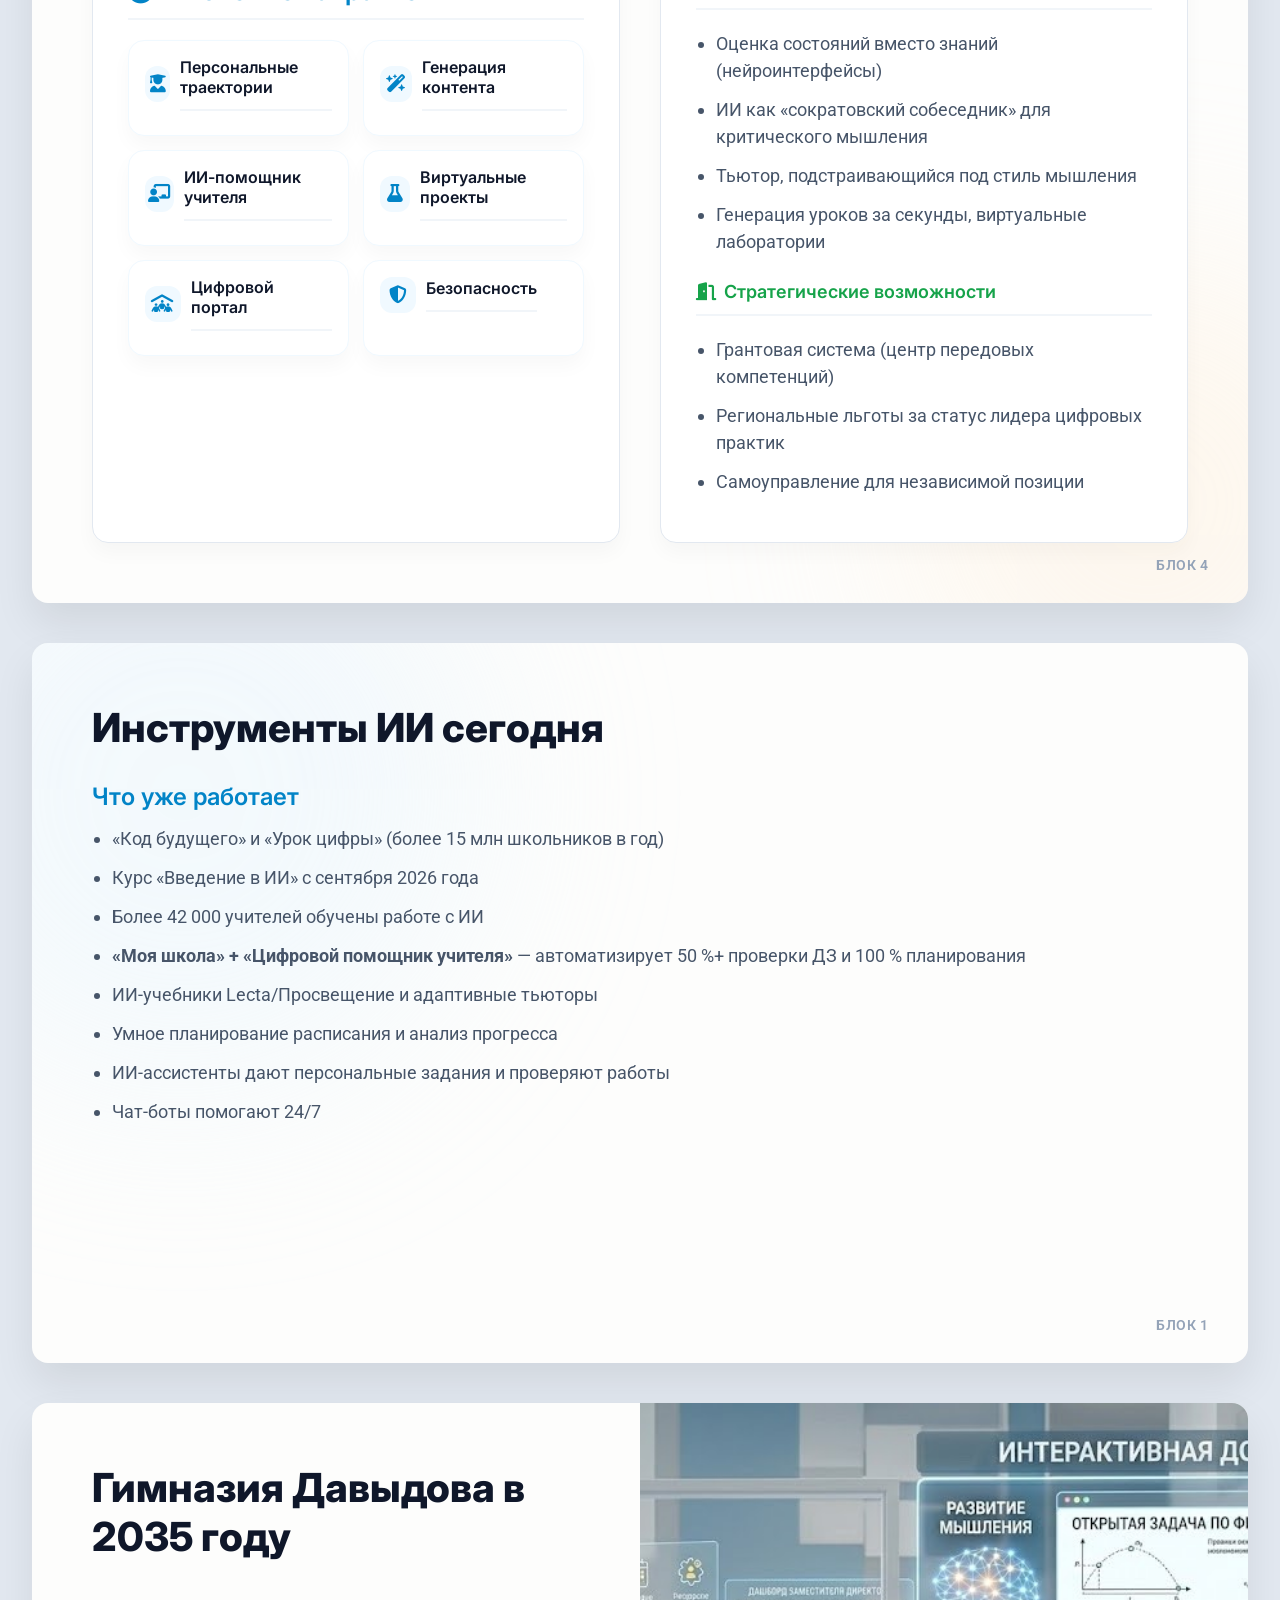
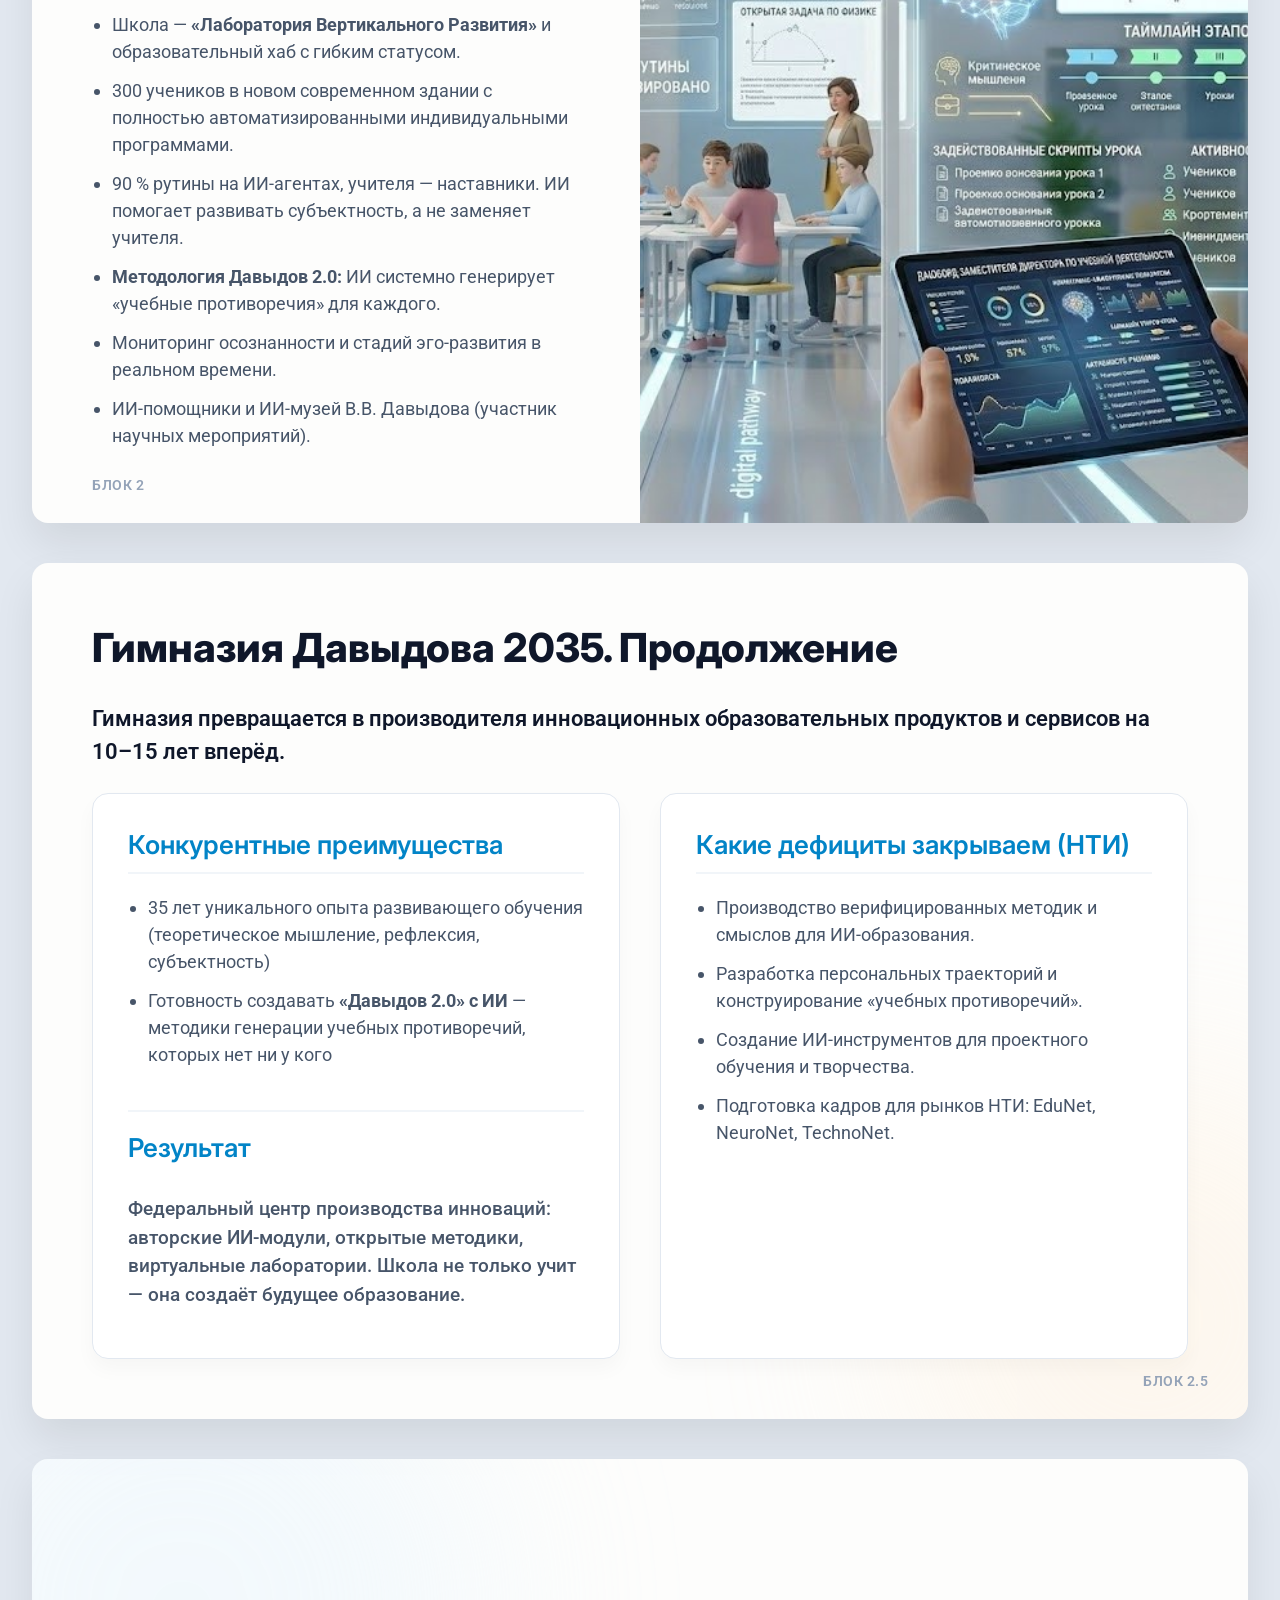
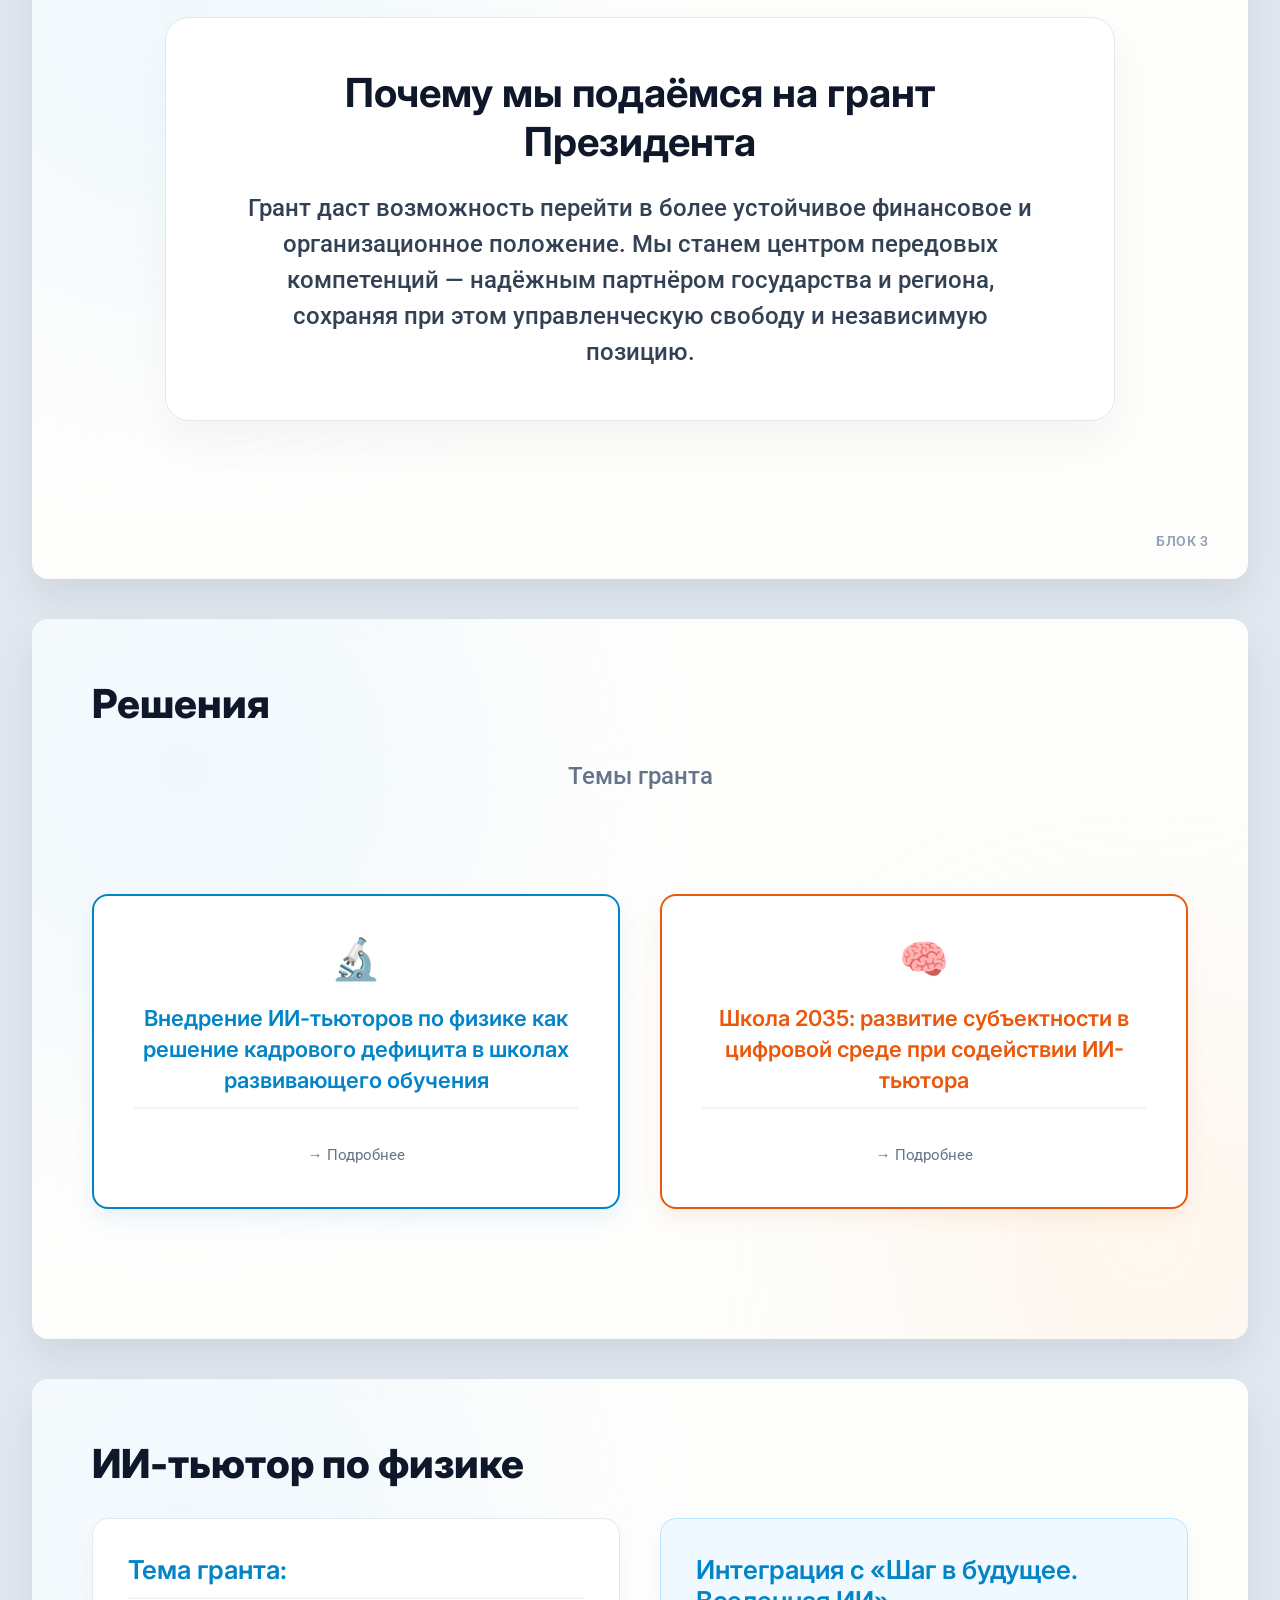
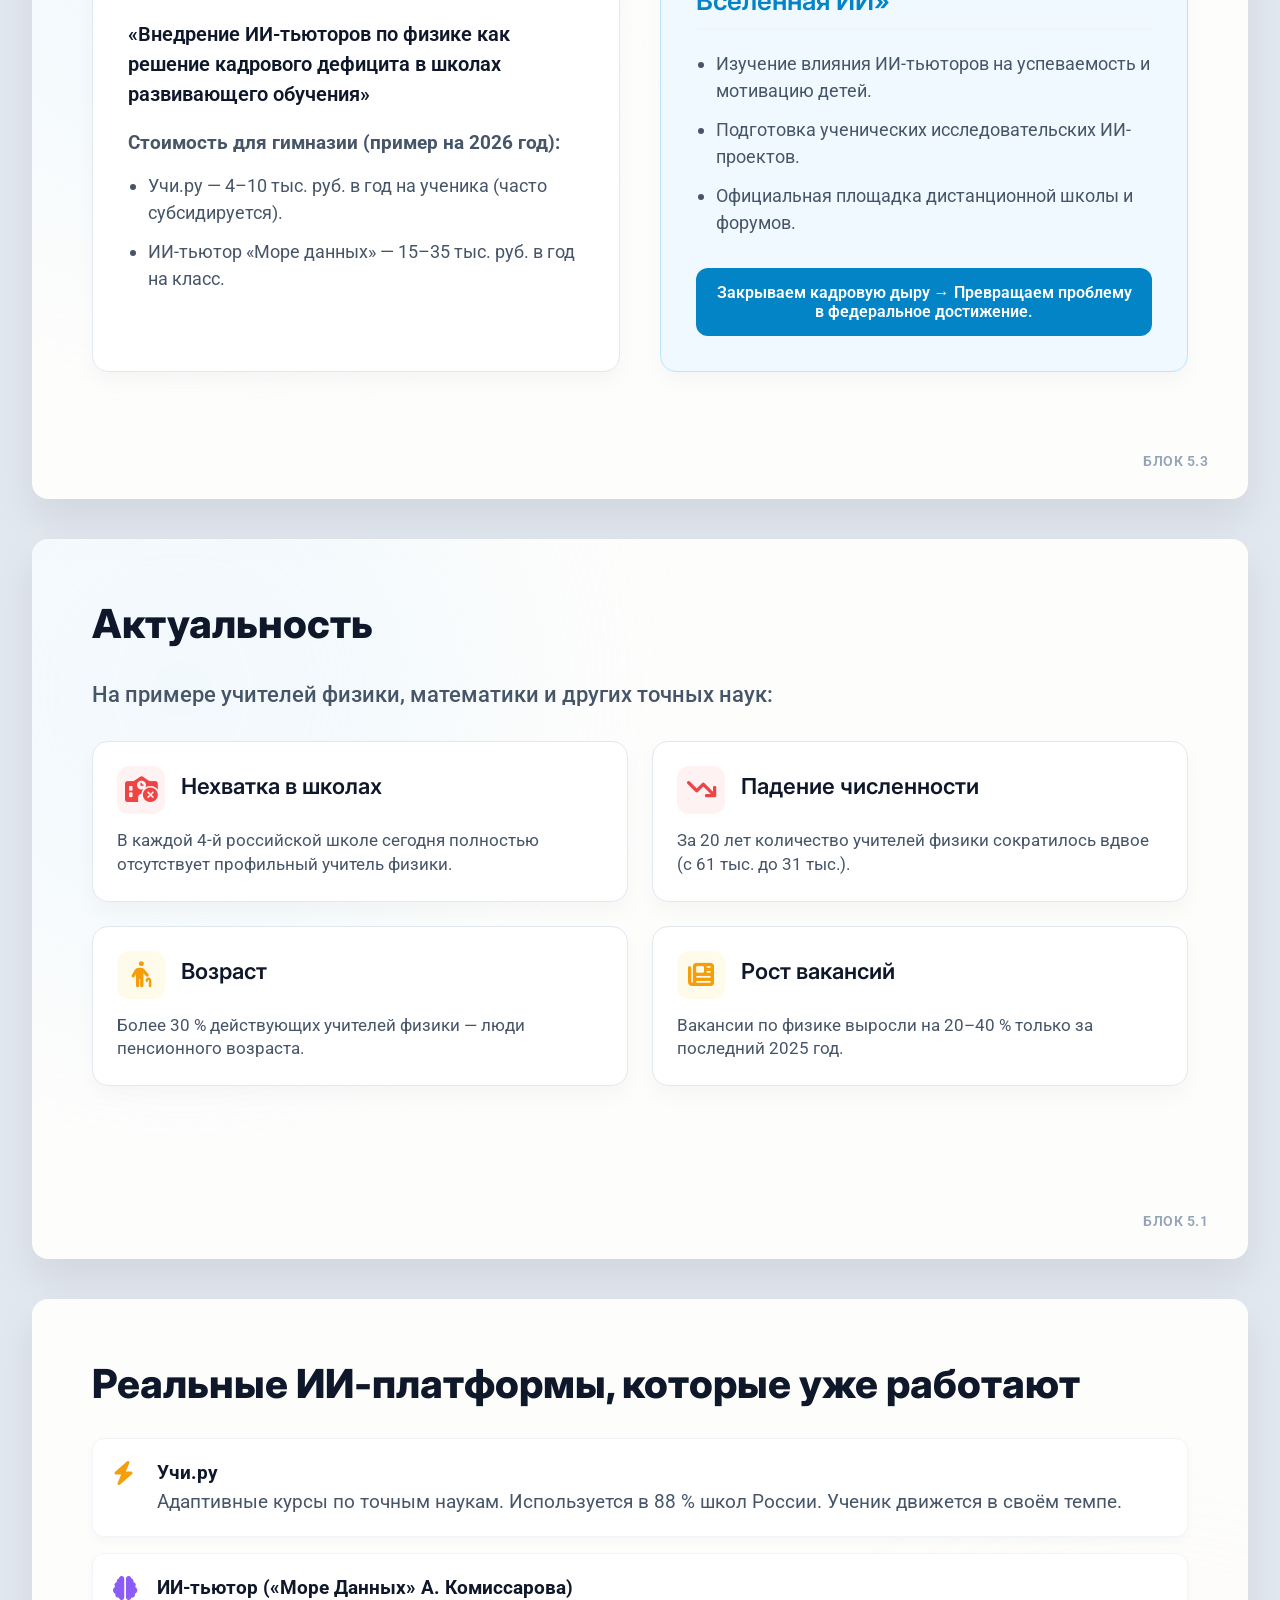
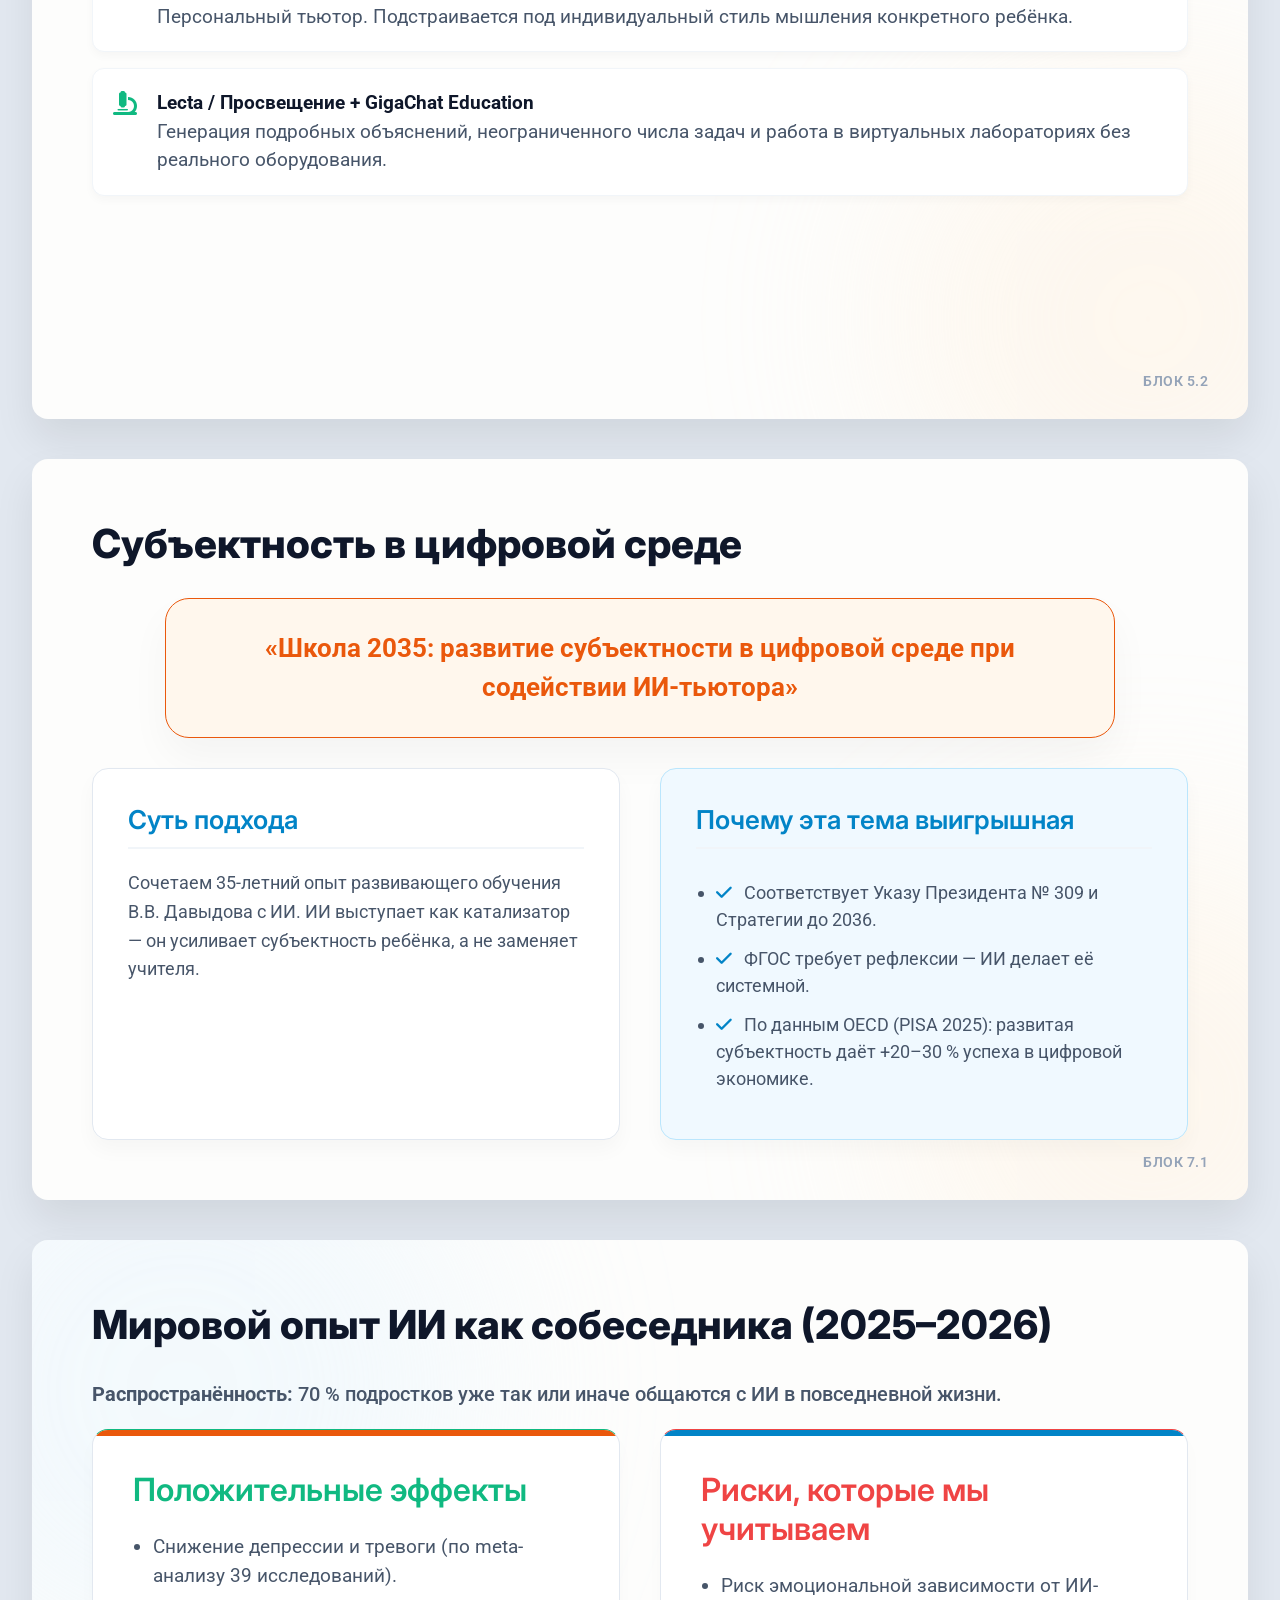
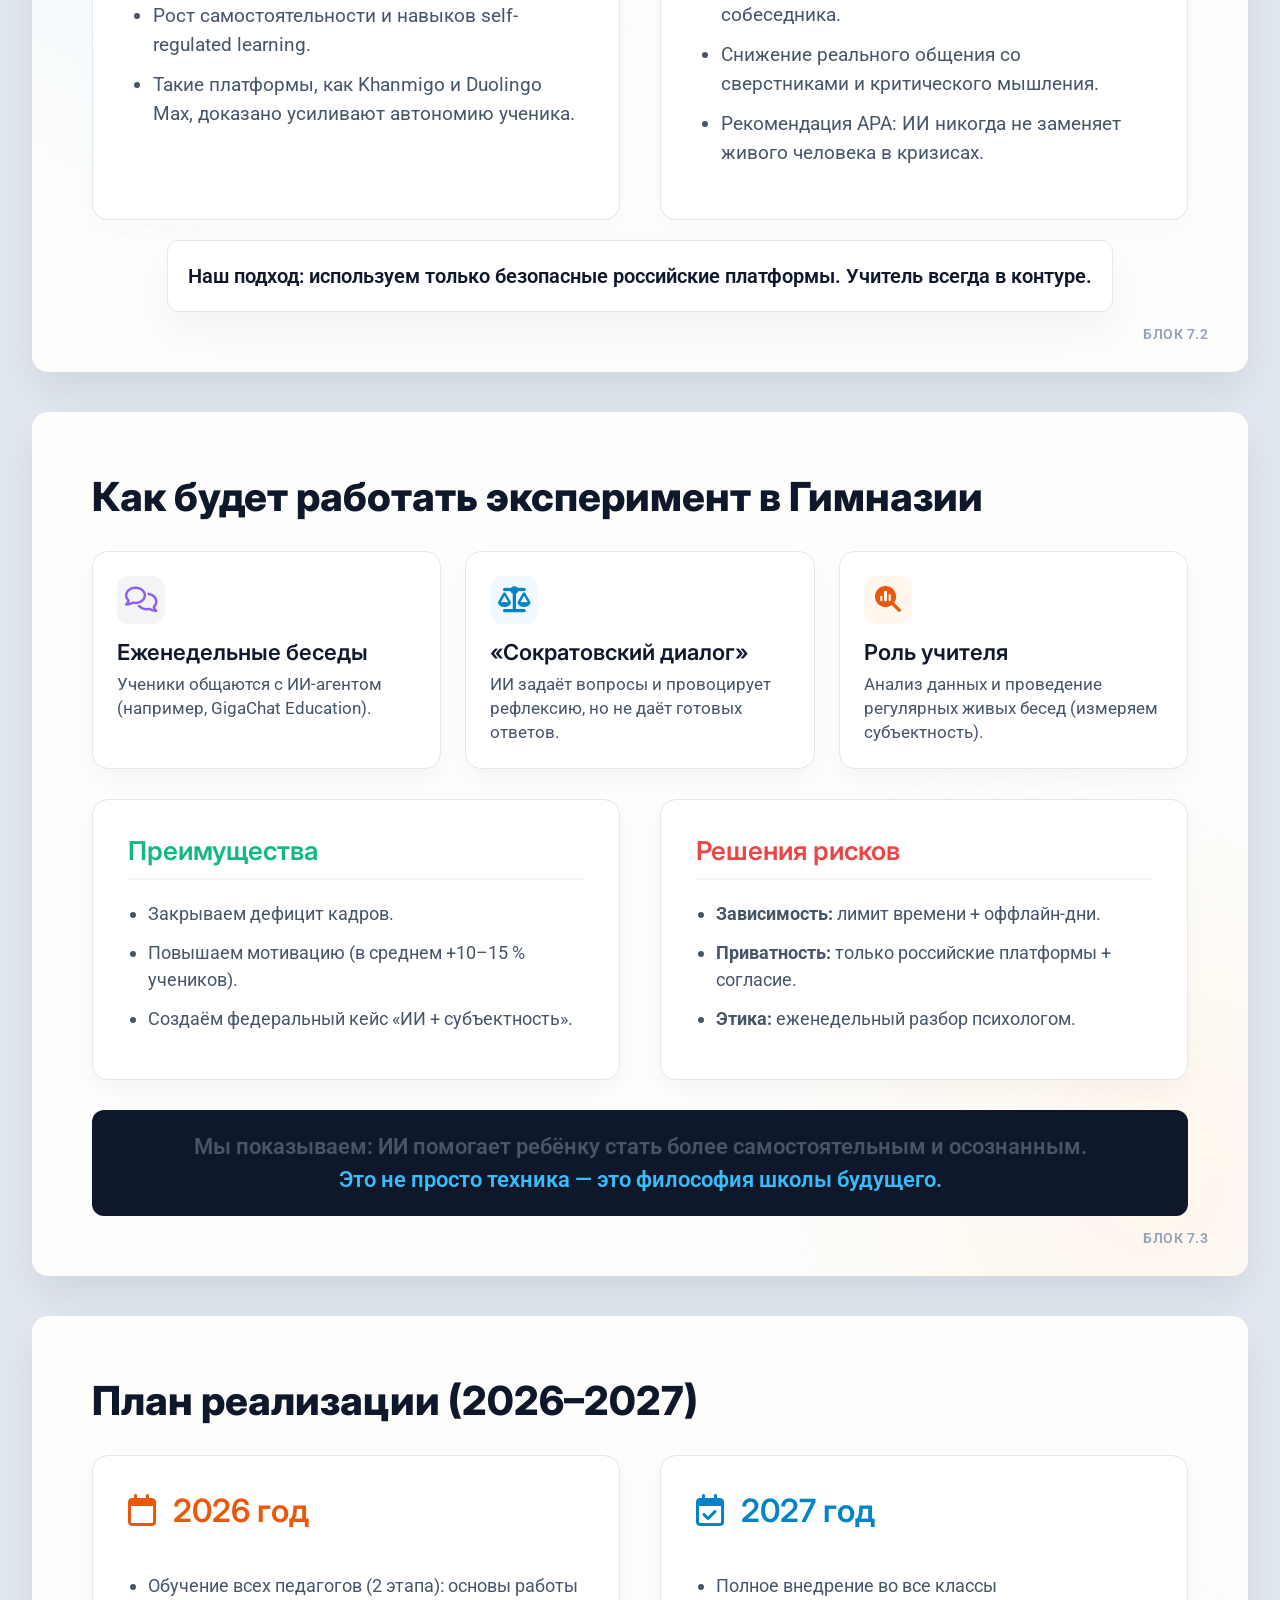
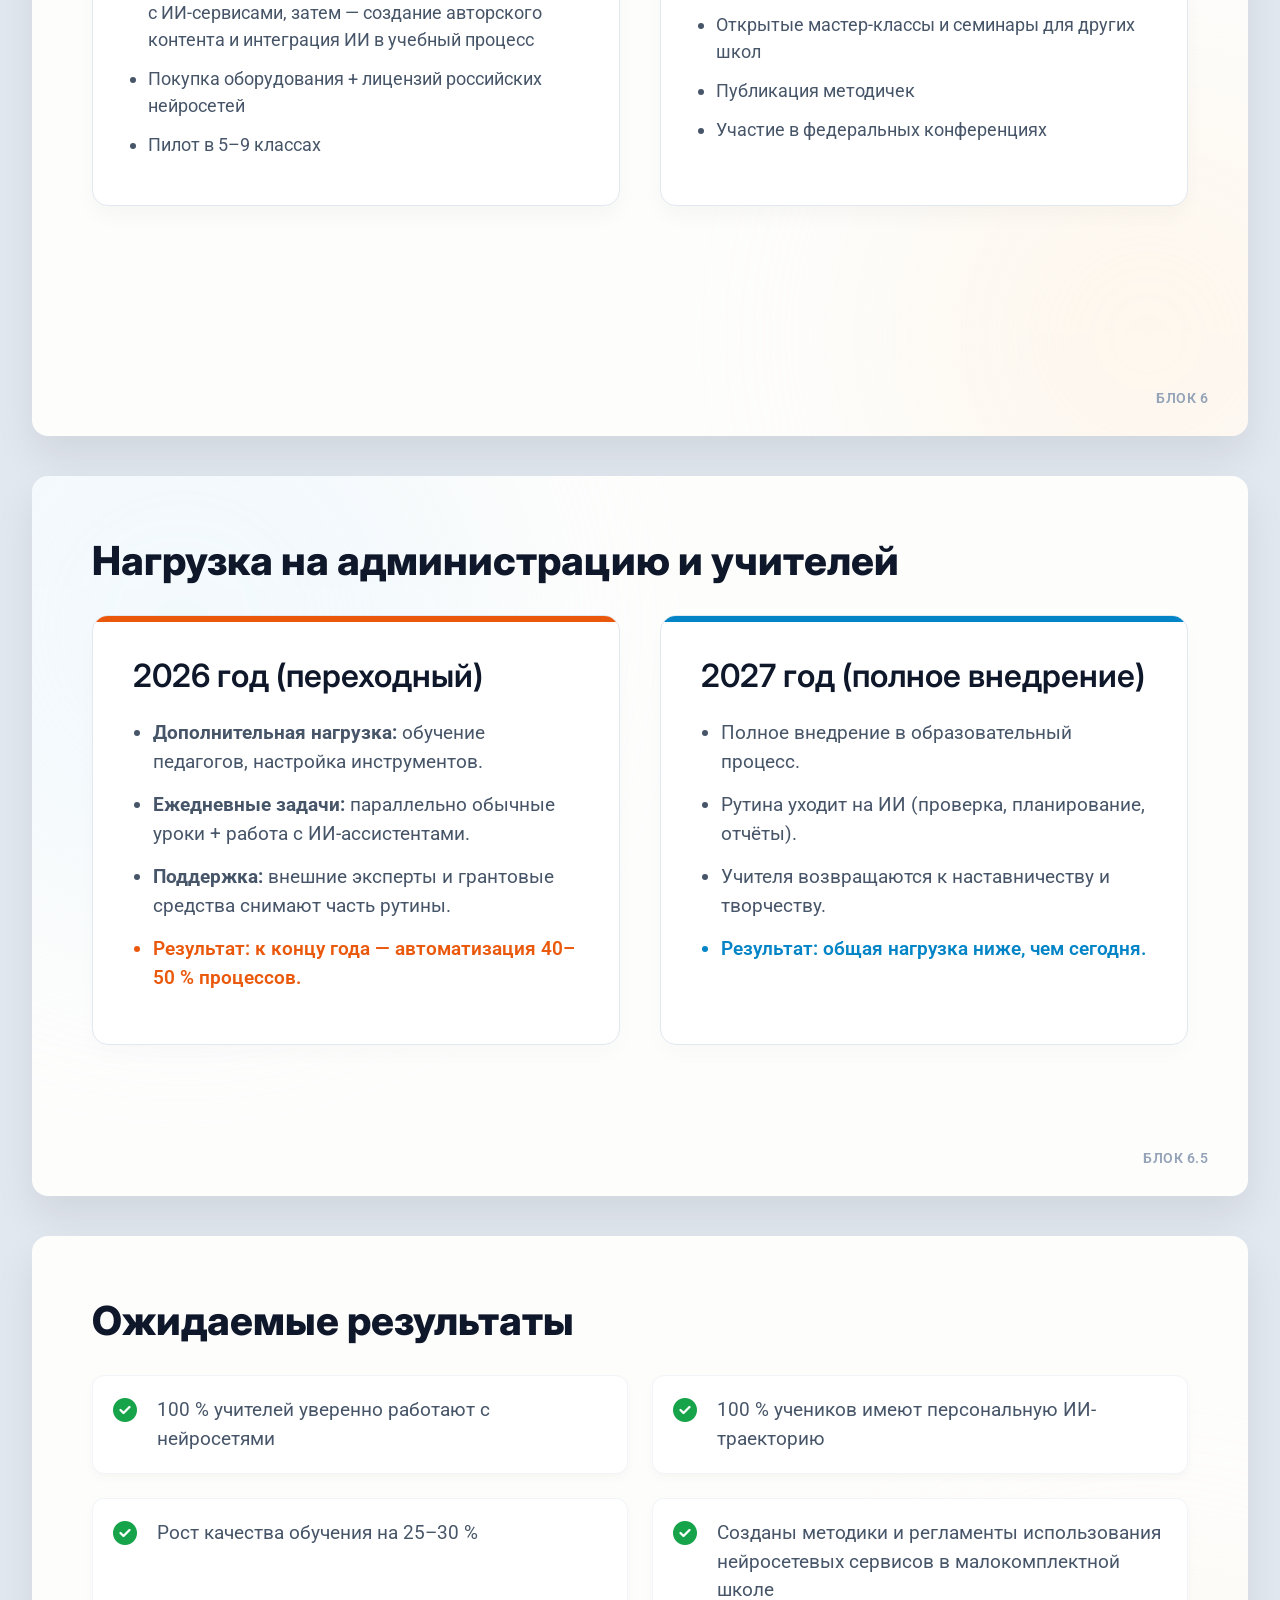
==== commit 03f21a94: "Add Образование 2035 illustration after Как ИИ меняет" ====
--- a/presentation.html
+++ b/presentation.html
@@ -1043,6 +1043,15 @@
                 </div>
             </div>
         </div>
+    </div>
+
+    <!-- ═══════════════════════════════════════════════
+     ИЛЛЮСТРАЦИЯ «ОБРАЗОВАНИЕ 2035»
+     ═══════════════════════════════════════════════ -->
+    <div class="slide-container" id="slide2b"
+        style="padding: 0; display: flex; align-items: center; justify-content: center; background: #f8fafc;">
+        <img src="Образование 2035.png" alt="Образование 2035"
+            style="max-width: 100%; max-height: 100%; object-fit: contain;">
     </div>
 
     <!-- ═══════════════════════════════════════════════
